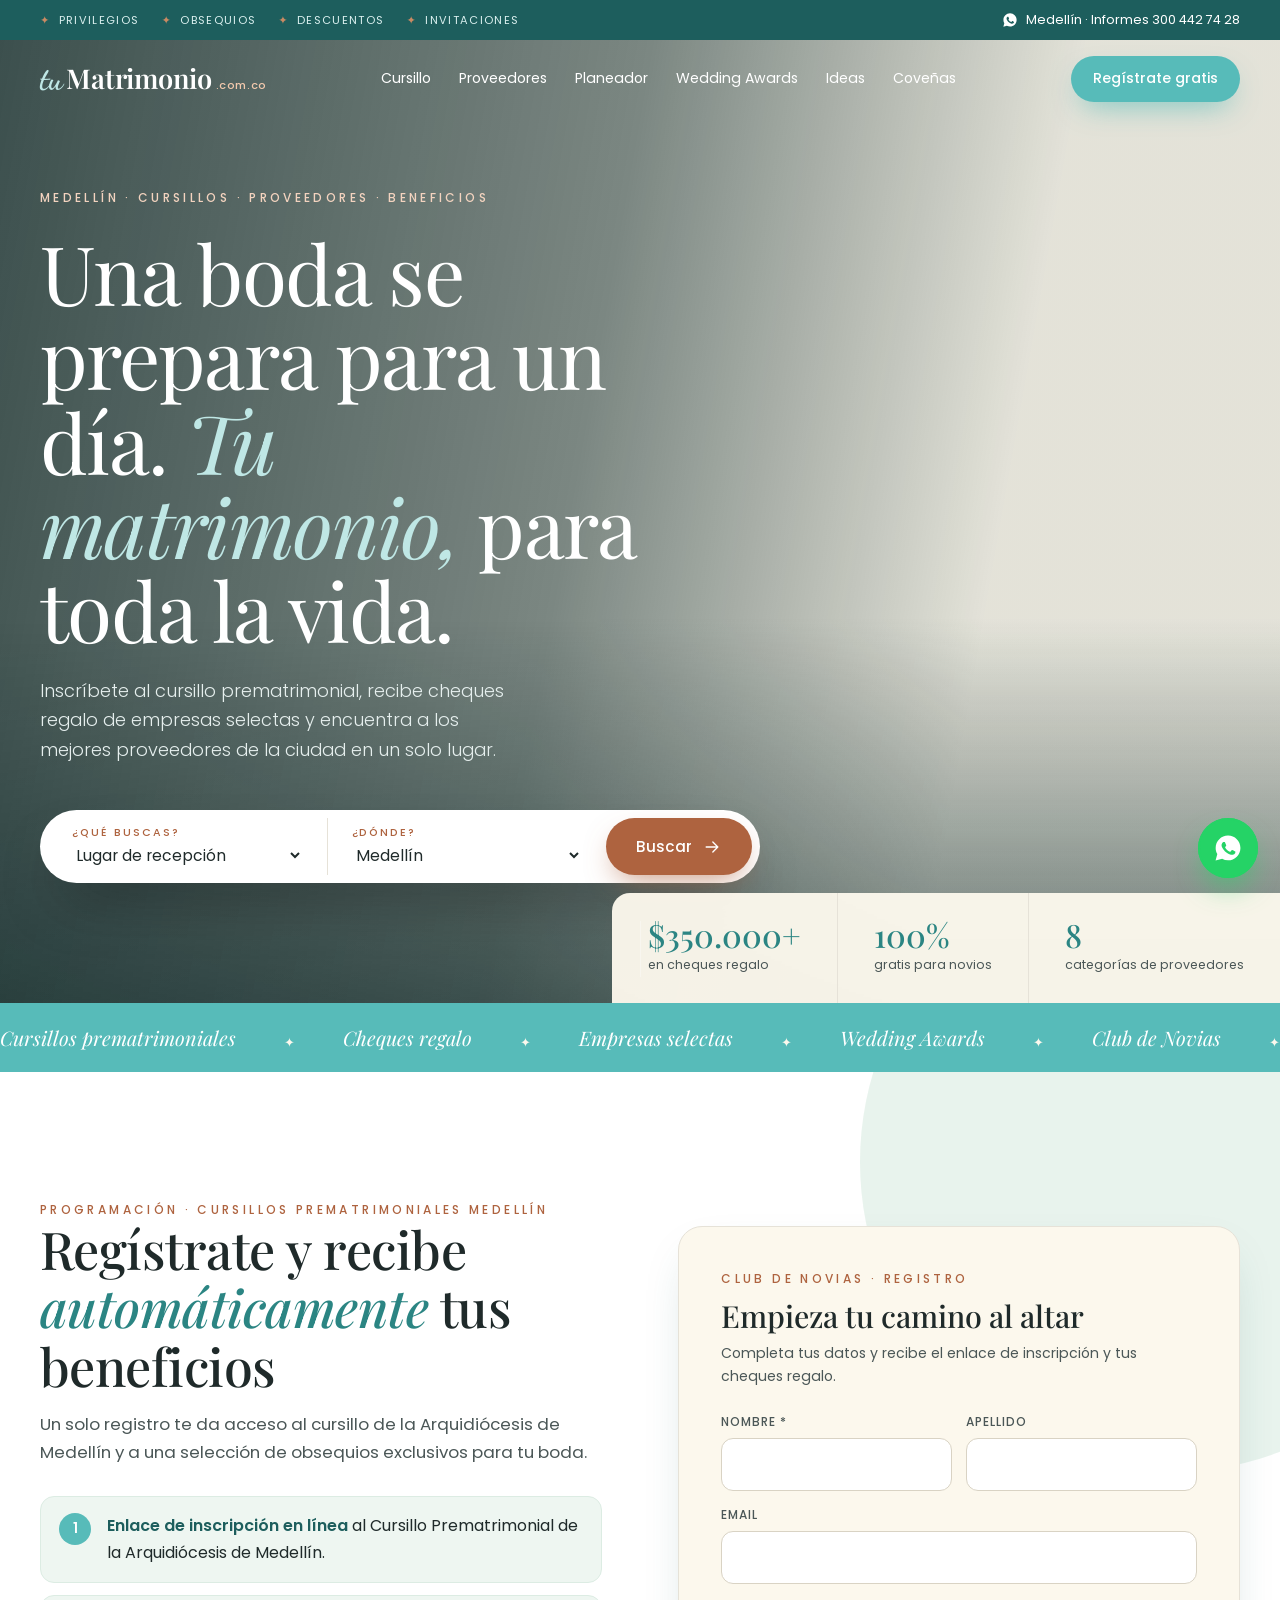
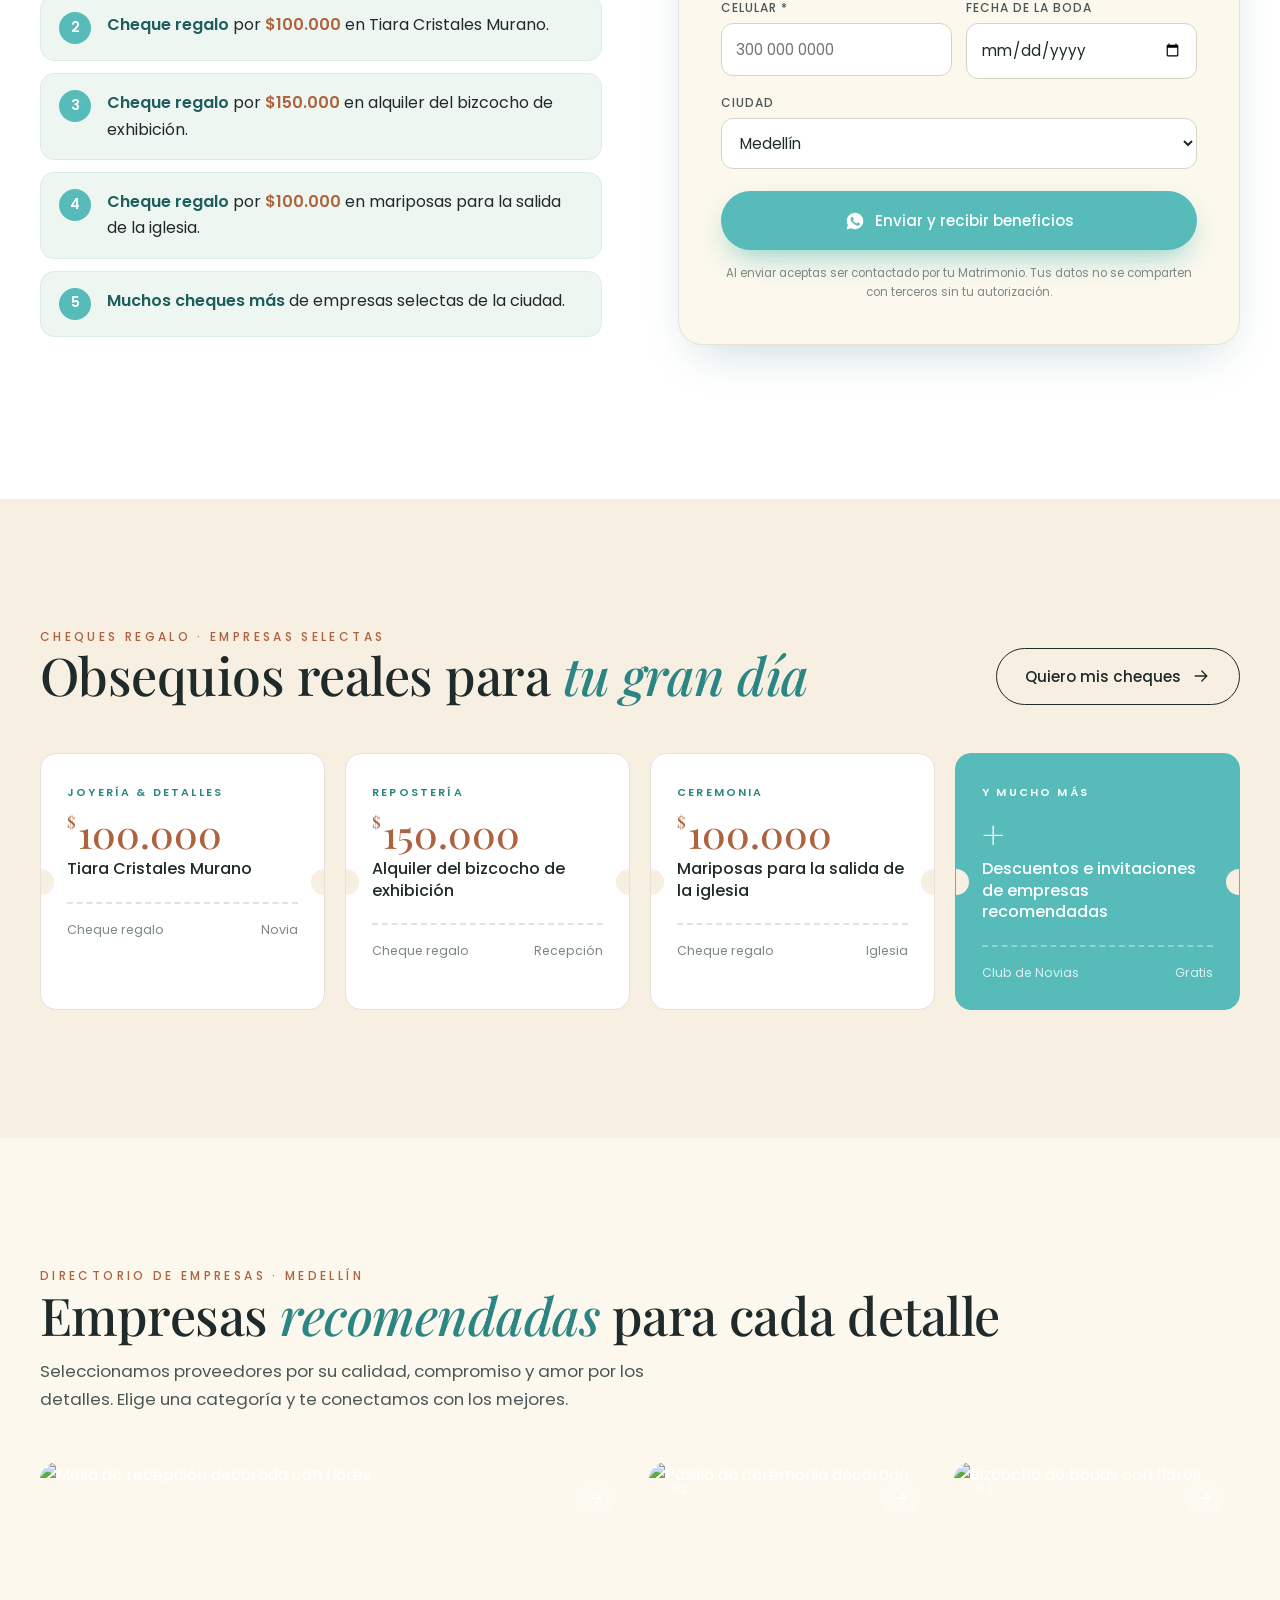
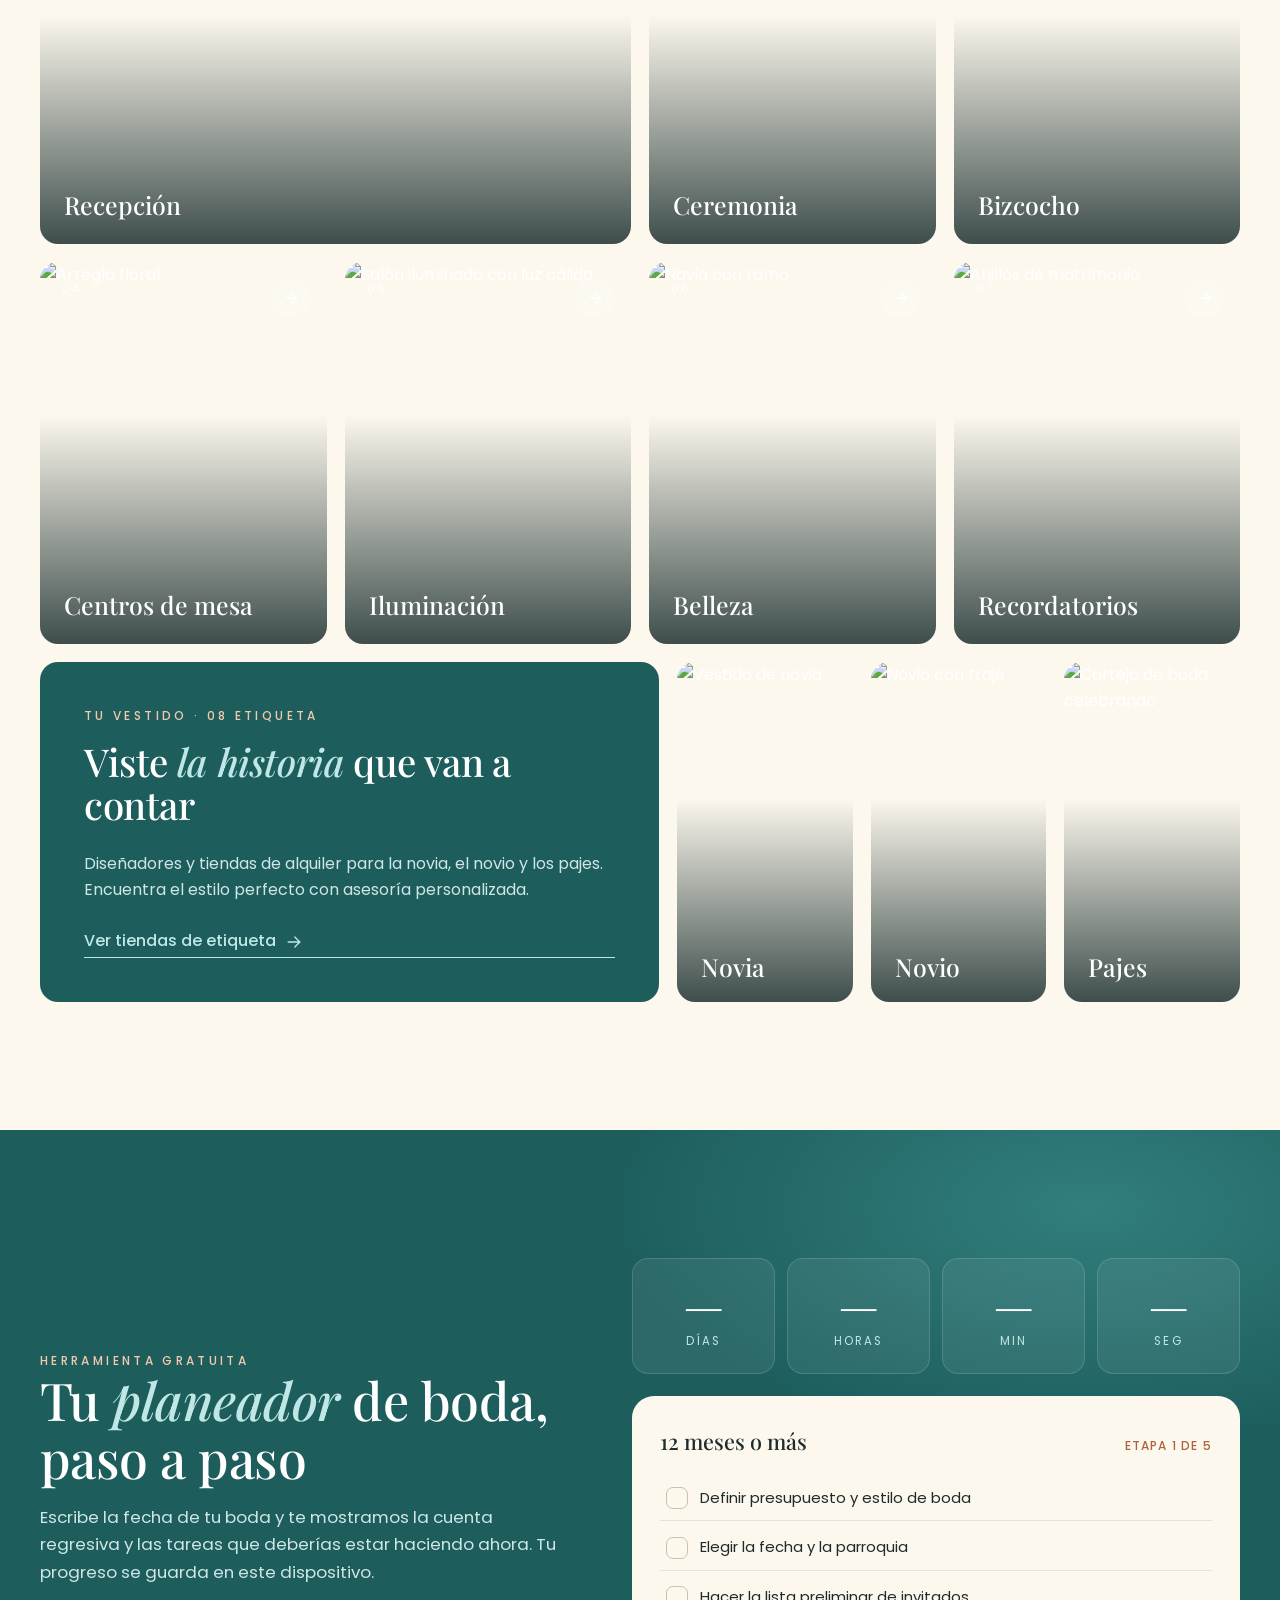
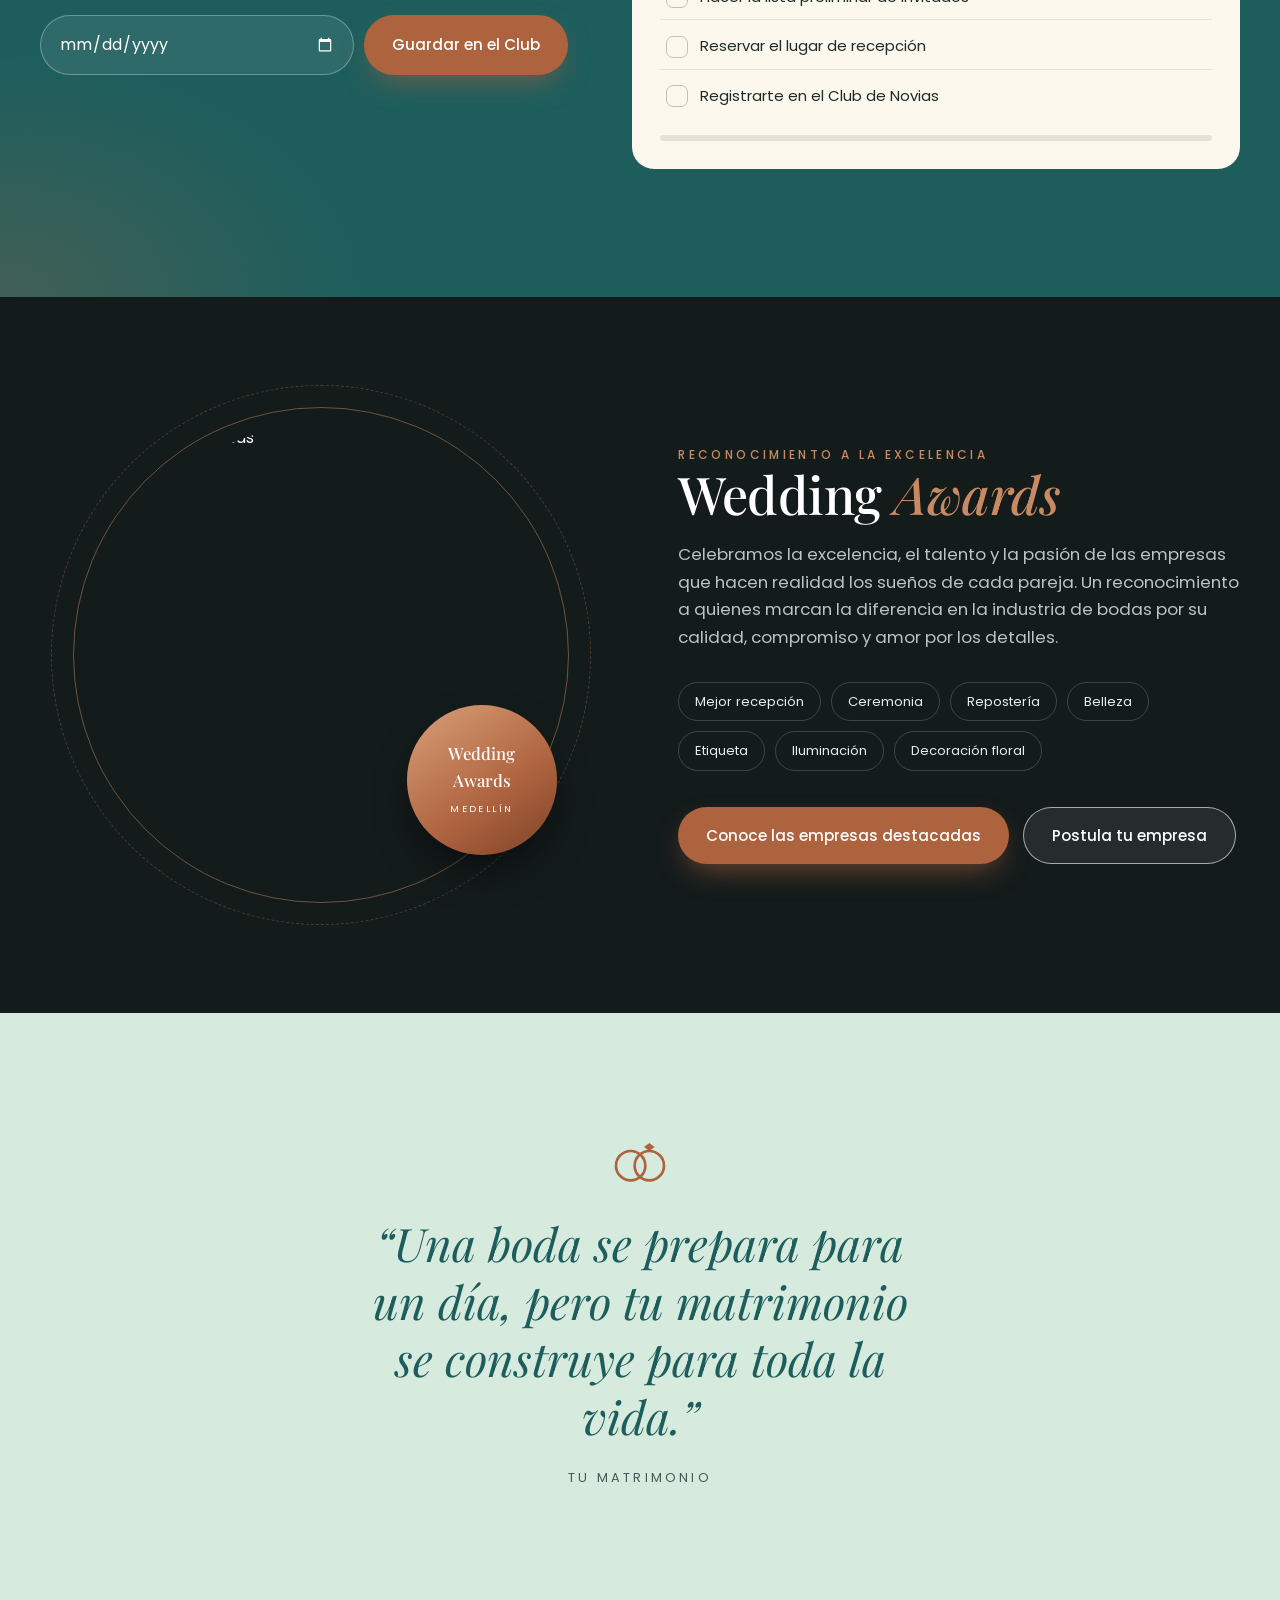
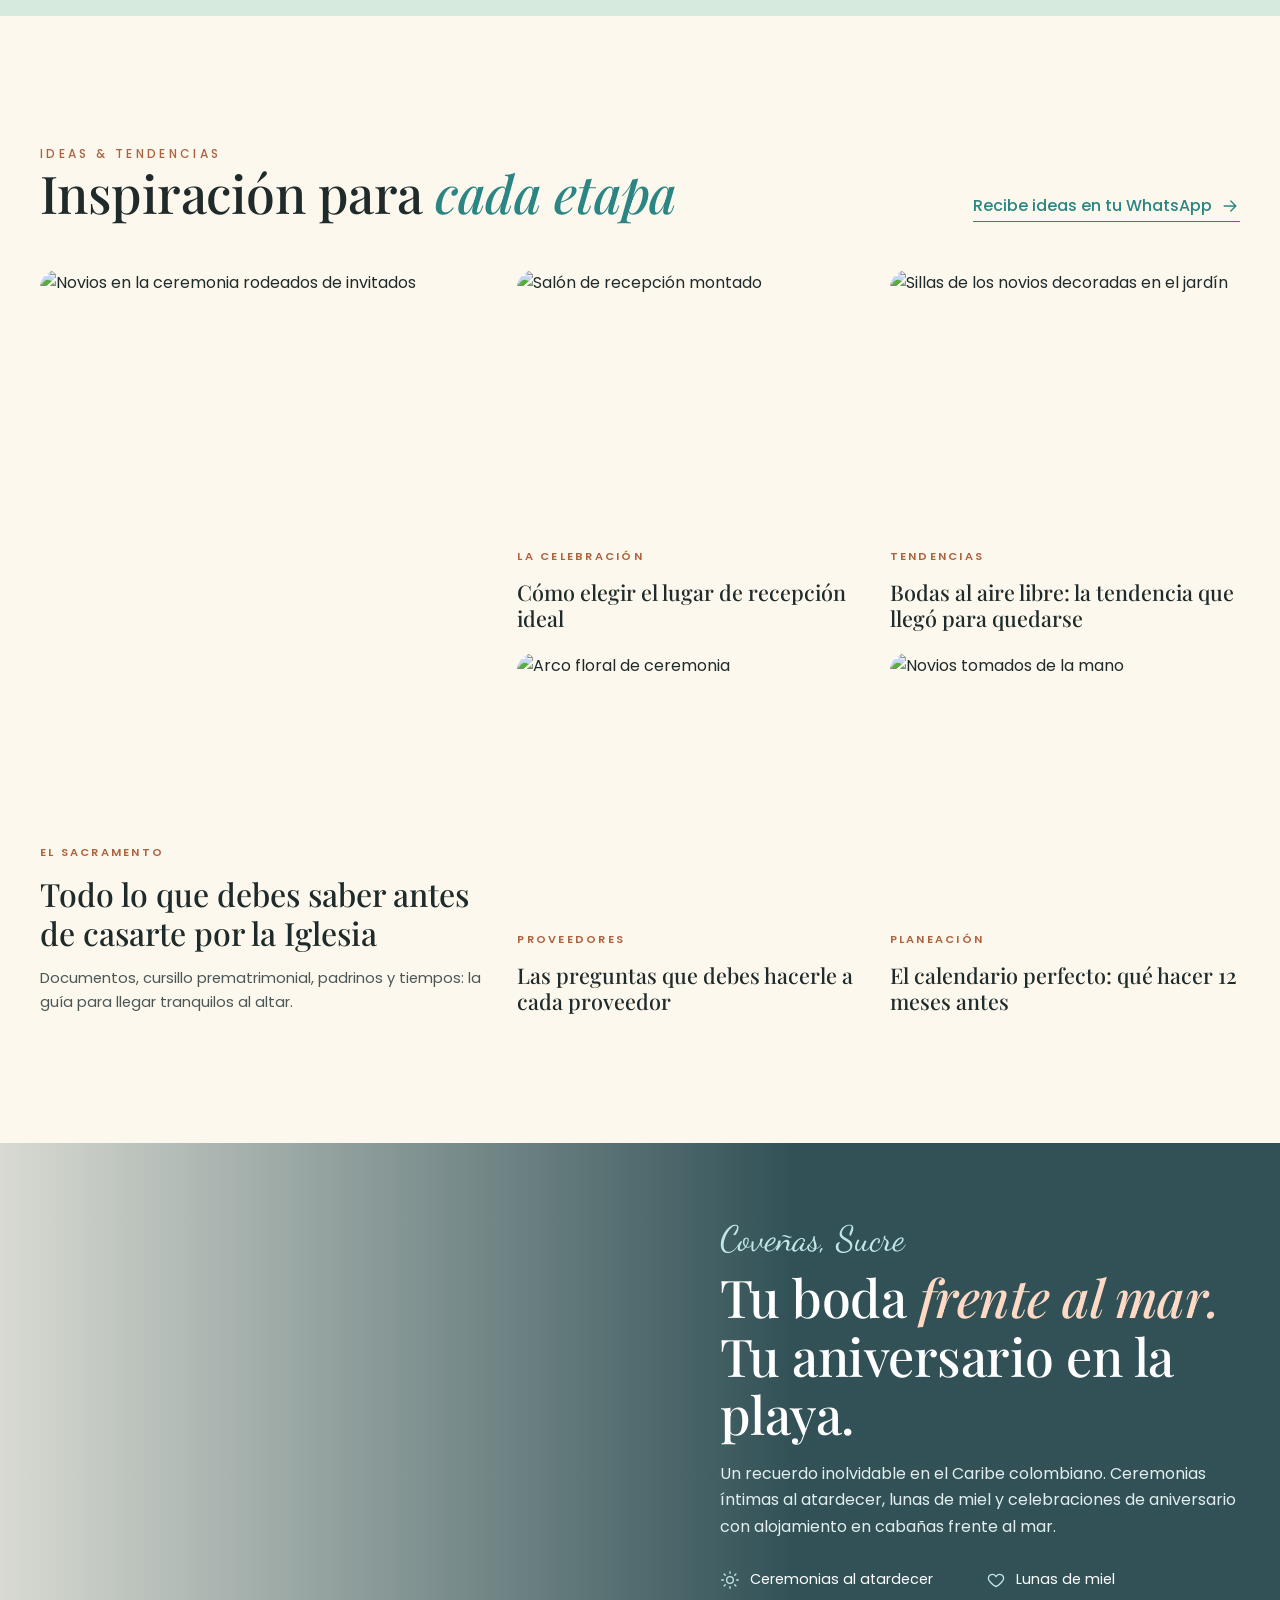
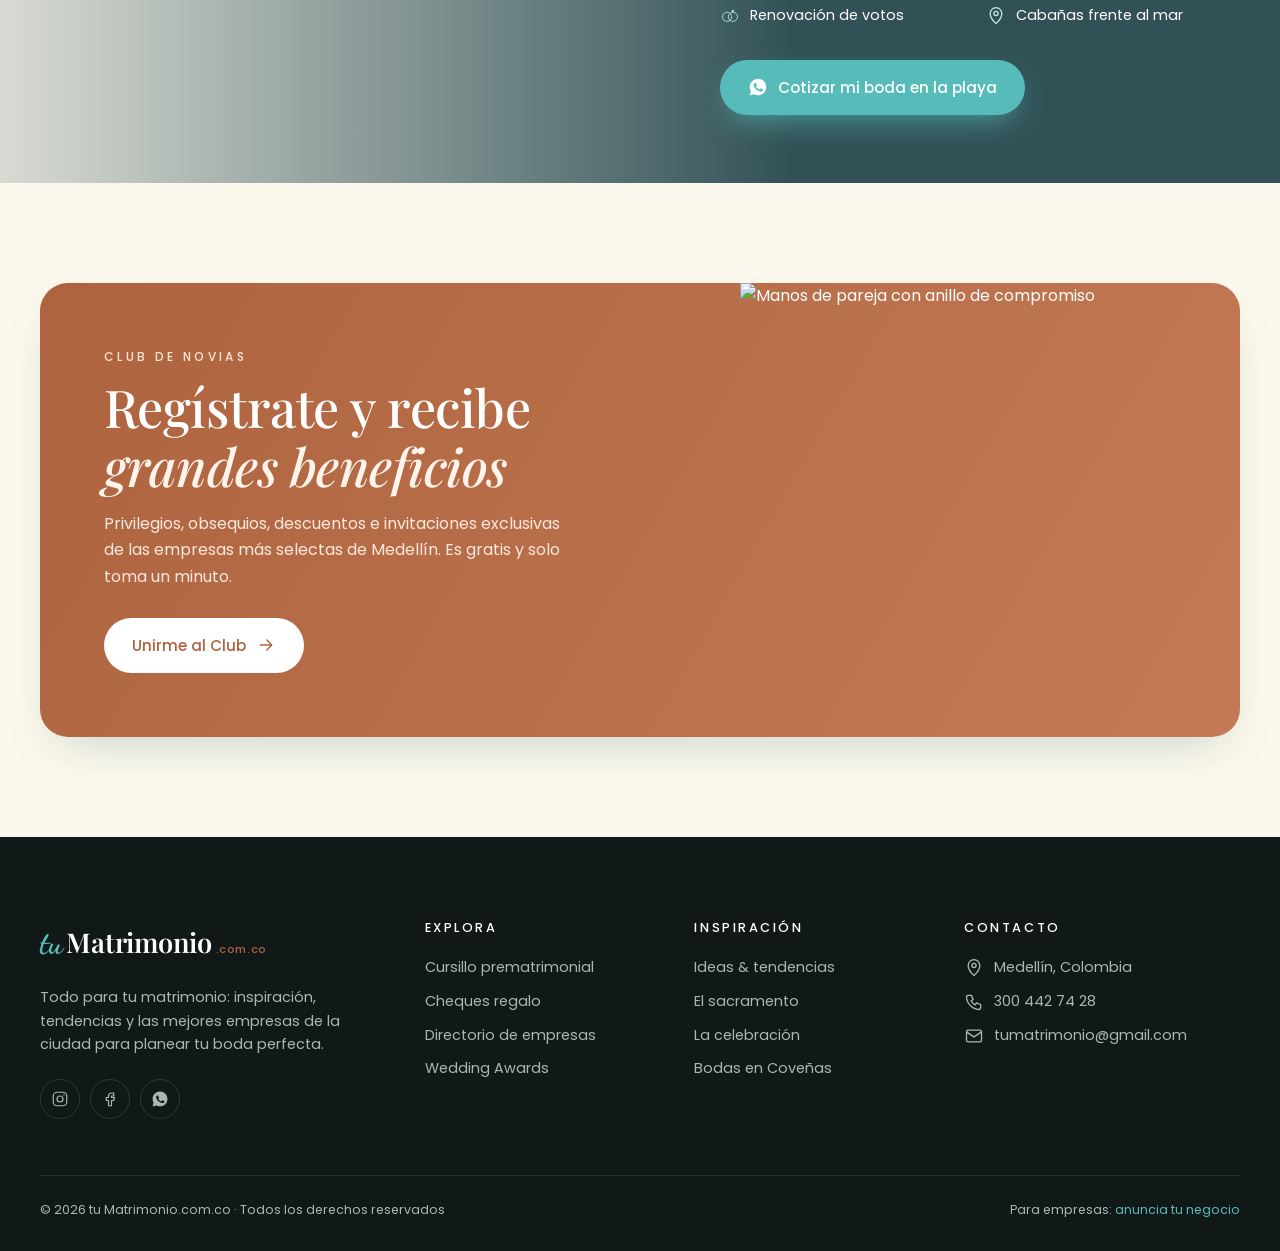
==== index.html @ 6ccfc1fe "Nueva landing page tu Matrimonio Co-Authored-By: Claude Opus 5.5 <noreply@anthropic.com> Claude-Sess" ====
<!doctype html>
<html lang="es-CO">
<head>
<meta charset="utf-8">
<meta name="viewport" content="width=device-width, initial-scale=1">
<title>tu Matrimonio · Cursillos prematrimoniales, proveedores y beneficios para novios en Medellín</title>
<meta name="description" content="Todo para tu matrimonio en Medellín: inscripción al cursillo prematrimonial, cheques regalo de empresas selectas, directorio de proveedores, Wedding Awards e inspiración para planear tu boda perfecta.">
<meta name="theme-color" content="#57bbb9">
<link rel="canonical" href="https://www.tumatrimonio.com.co/">
<meta property="og:type" content="website">
<meta property="og:title" content="tu Matrimonio · Todo para tu boda en Medellín">
<meta property="og:description" content="Regístrate gratis y recibe el enlace al cursillo prematrimonial y más de $350.000 en cheques regalo de empresas selectas.">
<meta property="og:image" content="https://images.unsplash.com/photo-1591604466107-ec97de577aff?w=1200&h=630&fit=crop&q=80">
<meta property="og:locale" content="es_CO">
<link rel="icon" href="data:image/svg+xml,%3Csvg xmlns='http://www.w3.org/2000/svg' viewBox='0 0 64 64'%3E%3Ccircle cx='24' cy='34' r='15' fill='none' stroke='%2357bbb9' stroke-width='5'/%3E%3Ccircle cx='40' cy='34' r='15' fill='none' stroke='%23ae633f' stroke-width='5'/%3E%3C/svg%3E">
<link rel="preconnect" href="https://fonts.googleapis.com">
<link rel="preconnect" href="https://fonts.gstatic.com" crossorigin>
<link rel="preconnect" href="https://images.unsplash.com">
<link href="https://fonts.googleapis.com/css2?family=Dancing+Script:wght@600;700&family=Playfair+Display:ital,wght@0,400;0,500;0,600;0,700;1,400;1,500&family=Poppins:wght@300;400;500;600&display=swap" rel="stylesheet">
<script type="application/ld+json">
{"@context":"https://schema.org","@type":"Organization","name":"tu Matrimonio","url":"https://www.tumatrimonio.com.co","email":"tumatrimonio@gmail.com","telephone":"+57 300 442 7428","areaServed":"Medellín, Colombia","slogan":"Una boda se prepara para un día, pero tu matrimonio se construye para toda la vida."}
</script>
<style>
:root{
  --teal:#57bbb9; --teal-d:#2b8583; --teal-dd:#1d5e5d;
  --copper:#ae633f; --copper-l:#c98a63; --coral:#ff6161;
  --mint:#d6eade; --mint-l:#eef6f1; --cream:#fcf8ed; --sand:#f6efe2;
  --ink:#1f2a2a; --ink-2:#4b5757; --muted:#7d8787; --line:#e6e2d8; --white:#fff;
  --serif:'Playfair Display',Georgia,serif; --sans:'Poppins',system-ui,sans-serif; --script:'Dancing Script',cursive;
  --r:18px; --shadow:0 20px 50px -20px rgba(29,94,93,.28); --ease:cubic-bezier(.2,.7,.2,1);
}
*{box-sizing:border-box;margin:0;padding:0}
html{scroll-behavior:smooth;scroll-padding-top:90px}
body{font-family:var(--sans);color:var(--ink);background:var(--cream);font-size:16px;line-height:1.65;-webkit-font-smoothing:antialiased;overflow-x:hidden}
img{display:block;max-width:100%}
a{color:inherit;text-decoration:none}
button,input,select{font:inherit}
.wrap{width:min(1200px,100% - 40px);margin-inline:auto}
.eyebrow{font-size:.75rem;letter-spacing:.28em;text-transform:uppercase;font-weight:500;color:var(--copper)}
.h2{font-family:var(--serif);font-weight:500;font-size:clamp(2rem,4.2vw,3.25rem);line-height:1.12;letter-spacing:-.01em}
.h2 em{font-style:italic;color:var(--teal-d)}
.lead{color:var(--ink-2);font-size:1.05rem;max-width:60ch}
.sec{padding:clamp(72px,10vw,130px) 0}
.sec-head{display:flex;justify-content:space-between;align-items:end;gap:24px;margin-bottom:48px;flex-wrap:wrap}
.sec-head .lead{margin-top:14px}
.btn{display:inline-flex;align-items:center;gap:10px;padding:15px 28px;border-radius:999px;font-weight:500;font-size:.95rem;border:0;cursor:pointer;transition:transform .3s var(--ease),box-shadow .3s,background .3s}
.btn:hover{transform:translateY(-2px)}
.btn-primary{background:var(--teal);color:#fff;box-shadow:0 12px 30px -10px rgba(87,187,185,.8)}
.btn-primary:hover{background:var(--teal-d)}
.btn-copper{background:var(--copper);color:#fff;box-shadow:0 12px 30px -10px rgba(174,99,63,.7)}
.btn-copper:hover{background:#94502f}
.btn-ghost{border:1px solid rgba(255,255,255,.6);color:#fff;backdrop-filter:blur(6px);background:rgba(255,255,255,.08)}
.btn-ghost:hover{background:rgba(255,255,255,.2)}
.btn-line{border:1px solid var(--ink);color:var(--ink);background:transparent}
.btn-line:hover{background:var(--ink);color:#fff}
.link-arrow{font-weight:500;color:var(--teal-d);display:inline-flex;gap:8px;align-items:center;border-bottom:1px solid currentColor;padding-bottom:2px}
.link-arrow:hover{color:var(--copper)}
svg.i{width:20px;height:20px;flex:none}

/* Reveal */
.rv{opacity:0;transform:translateY(28px);transition:opacity .9s var(--ease),transform .9s var(--ease)}
.rv.in{opacity:1;transform:none}
.rv.d1{transition-delay:.1s}.rv.d2{transition-delay:.2s}.rv.d3{transition-delay:.3s}.rv.d4{transition-delay:.4s}
@media (prefers-reduced-motion:reduce){.rv{opacity:1;transform:none;transition:none}*{animation:none!important}}

/* Top bar */
.topbar{background:var(--teal-dd);color:#d9efee;font-size:.8rem}
.topbar .wrap{display:flex;justify-content:space-between;align-items:center;height:40px;gap:16px}
.topbar .perks{display:flex;gap:22px;letter-spacing:.12em;text-transform:uppercase;font-size:.7rem}
.topbar .perks span::before{content:"✦";color:var(--copper-l);margin-right:8px}
.topbar a{display:inline-flex;gap:8px;align-items:center;color:#fff}

/* Nav */
.nav{position:sticky;top:0;z-index:50;transition:background .4s,box-shadow .4s}
.nav{color:#fff}.nav .logo{color:#fff}.nav .logo .tu{color:#bfe7e5}.nav .logo small{color:#f3c9ad}.nav .burger span{background:#fff}
.nav.solid{color:var(--ink);background:rgba(252,248,237,.94);backdrop-filter:blur(14px);box-shadow:0 1px 0 var(--line)}
.nav.solid .logo{color:var(--ink)}.nav.solid .logo .tu{color:var(--teal)}.nav.solid .logo small{color:var(--copper)}.nav.solid .burger span{background:var(--ink)}
.nav .wrap{display:flex;align-items:center;justify-content:space-between;height:78px}
.logo{display:flex;align-items:baseline;gap:4px;font-family:var(--serif);font-size:1.7rem;font-weight:600;letter-spacing:-.01em;color:var(--ink)}
.logo .tu{font-family:var(--script);color:var(--teal);font-size:2rem;font-weight:700}
.logo small{font-family:var(--sans);font-size:.7rem;color:var(--copper);font-weight:500;letter-spacing:.05em}
.menu{display:flex;gap:28px;font-size:.88rem;font-weight:400}
.menu a{position:relative;padding:6px 0}
.menu a::after{content:"";position:absolute;left:0;bottom:0;width:100%;height:1px;background:var(--copper);transform:scaleX(0);transform-origin:right;transition:transform .4s var(--ease)}
.menu a:hover::after{transform:scaleX(1);transform-origin:left}
.nav .btn{padding:11px 22px;font-size:.88rem}
.burger{display:none;width:44px;height:44px;border:0;background:transparent;cursor:pointer}
.burger span{display:block;width:24px;height:2px;background:var(--ink);margin:5px auto;transition:.3s}
.mobile{position:fixed;inset:0;background:var(--cream);z-index:60;display:flex;flex-direction:column;padding:28px 24px;transform:translateX(100%);transition:transform .5s var(--ease)}
.mobile.open{transform:none}
.mobile .close{align-self:flex-end;font-size:2rem;background:none;border:0;cursor:pointer;line-height:1}
.mobile nav{display:flex;flex-direction:column;gap:6px;margin-top:30px}
.mobile nav a{font-family:var(--serif);font-size:1.9rem;padding:8px 0;border-bottom:1px solid var(--line)}
.mobile .btn{margin-top:30px;justify-content:center}

/* Hero */
.hero{position:relative;min-height:calc(100svh - 118px);display:flex;align-items:center;color:#fff;overflow:hidden;margin-top:-78px;padding-top:78px}
.hero-bg{position:absolute;inset:0;background:url('https://images.unsplash.com/photo-1591604466107-ec97de577aff?w=2000&q=80&auto=format&fit=crop') center 30%/cover;animation:kb 22s ease-out forwards;transform:scale(1.12)}
@keyframes kb{to{transform:scale(1)}}
.hero::before{content:"";position:absolute;inset:0;z-index:1;background:linear-gradient(100deg,rgba(17,42,42,.82) 0%,rgba(17,42,42,.55) 45%,rgba(17,42,42,.1) 75%),linear-gradient(0deg,rgba(17,42,42,.6),transparent 40%)}
.hero .wrap{position:relative;z-index:2;padding:70px 0 120px}
.hero .eyebrow{color:#f3d3bf}
.hero h1{font-family:var(--serif);font-weight:400;font-size:clamp(2.6rem,6.4vw,5.4rem);line-height:1.03;letter-spacing:-.02em;margin:22px 0 24px;max-width:13ch}
.hero h1 em{font-style:italic;color:#bfe7e5}
.hero p.sub{font-size:1.12rem;max-width:48ch;color:#e6efee;font-weight:300}
.hero .ctas{display:flex;gap:14px;margin-top:36px;flex-wrap:wrap}
.search{margin-top:46px;background:#fff;border-radius:999px;padding:8px;display:flex;align-items:center;max-width:720px;box-shadow:0 30px 60px -20px rgba(0,0,0,.45)}
.search label{flex:1;display:flex;flex-direction:column;padding:6px 24px;border-right:1px solid var(--line);color:var(--ink);min-width:0}
.search label:last-of-type{border-right:0}
.search label span{font-size:.68rem;letter-spacing:.18em;text-transform:uppercase;color:var(--copper);font-weight:500}
.search select{border:0;background:transparent;font-size:.98rem;color:var(--ink);outline:none;padding:2px 0;cursor:pointer;width:100%}
.search .btn{padding:16px 30px}
.hero-stats{position:absolute;z-index:2;right:0;bottom:0;display:flex;background:rgba(252,248,237,.96);color:var(--ink);border-top-left-radius:var(--r)}
.hero-stats div{padding:26px 36px;border-left:1px solid var(--line)}
.hero-stats div:first-child{border-left:0}
.hero-stats b{display:block;font-family:var(--serif);font-size:2rem;font-weight:500;color:var(--teal-d);line-height:1}
.hero-stats span{font-size:.78rem;color:var(--ink-2)}
.scroll-cue{position:absolute;left:50%;bottom:26px;z-index:2;width:1px;height:56px;background:rgba(255,255,255,.35);overflow:hidden}
.scroll-cue::after{content:"";position:absolute;top:-50%;left:0;width:1px;height:50%;background:#fff;animation:cue 2.2s infinite}
@keyframes cue{to{top:100%}}

/* Marquee */
.marquee{background:var(--teal);color:#fff;overflow:hidden;padding:18px 0}
.marquee .track{display:flex;gap:48px;width:max-content;animation:mq 40s linear infinite;font-family:var(--serif);font-style:italic;font-size:1.25rem}
.marquee span::after{content:"✦";font-style:normal;color:var(--cream);margin-left:48px;font-size:.8rem;vertical-align:middle}
@keyframes mq{to{transform:translateX(-50%)}}

/* Categories */
.cats{display:grid;grid-template-columns:repeat(4,1fr);gap:18px}
.cat{position:relative;border-radius:var(--r);overflow:hidden;aspect-ratio:3/4;color:#fff;isolation:isolate}
.cat.wide{grid-column:span 2;aspect-ratio:auto}
.cat img{position:absolute;inset:0;width:100%;height:100%;object-fit:cover;transition:transform 1.2s var(--ease);z-index:-2}
.cat::after{content:"";position:absolute;inset:0;background:linear-gradient(0deg,rgba(20,40,40,.82),rgba(20,40,40,0) 60%);z-index:-1;transition:background .5s}
.cat:hover img{transform:scale(1.07)}
.cat:hover::after{background:linear-gradient(0deg,rgba(29,94,93,.9),rgba(29,94,93,.15) 75%)}
.cat .meta{position:absolute;left:24px;right:24px;bottom:22px}
.cat h3{font-family:var(--serif);font-weight:500;font-size:1.55rem;line-height:1.1}
.cat p{font-size:.82rem;opacity:.85;margin-top:4px;max-height:0;overflow:hidden;transition:max-height .5s var(--ease)}
.cat:hover p{max-height:60px}
.cat .num{position:absolute;top:18px;left:22px;font-size:.72rem;letter-spacing:.2em;opacity:.8}
.cat .go{position:absolute;top:16px;right:16px;width:40px;height:40px;border-radius:50%;background:rgba(255,255,255,.18);backdrop-filter:blur(6px);display:grid;place-items:center;transition:.4s}
.cat:hover .go{background:var(--copper);transform:rotate(-45deg)}

.attire{display:grid;grid-template-columns:1.1fr 1fr;gap:18px;margin-top:18px}
.attire-intro{background:var(--teal-dd);color:#fff;border-radius:var(--r);padding:44px;display:flex;flex-direction:column;justify-content:space-between;gap:24px}
.attire-intro .h2{font-size:clamp(1.8rem,3vw,2.5rem)}
.attire-intro .h2 em{color:#bfe7e5}
.attire-intro p{color:#cfe6e5}
.attire-list{display:grid;grid-template-columns:repeat(3,1fr);gap:18px}
.attire-list .cat{aspect-ratio:auto;min-height:340px}

/* Cursillo */
.cursillo{background:var(--white);position:relative;overflow:hidden}
.cursillo::before{content:"";position:absolute;width:620px;height:620px;border-radius:50%;background:var(--mint);opacity:.55;top:-220px;right:-200px}
.cur-grid{display:grid;grid-template-columns:1fr 1fr;gap:clamp(36px,6vw,90px);align-items:center;position:relative}
.cur-photo{position:relative;margin-top:36px}
.cur-photo img{border-radius:220px 220px var(--r) var(--r);aspect-ratio:4/5;object-fit:cover;width:100%}
.cur-badge{position:absolute;left:-26px;bottom:44px;background:var(--copper);color:#fff;border-radius:var(--r);padding:20px 24px;box-shadow:var(--shadow);max-width:230px}
.cur-badge b{font-family:var(--serif);font-size:1.4rem;font-weight:500;display:block;line-height:1.15}
.cur-badge span{font-size:.78rem;opacity:.9}
.steps{list-style:none;margin:30px 0 34px;display:grid;gap:12px}
.steps li{display:flex;gap:16px;align-items:flex-start;padding:16px 18px;border-radius:14px;background:var(--mint-l);border:1px solid #dcece3}
.steps .n{flex:none;width:32px;height:32px;border-radius:50%;background:var(--teal);color:#fff;display:grid;place-items:center;font-size:.85rem;font-weight:600}
.steps b{font-weight:600;color:var(--teal-dd)}
.steps .amt{color:var(--copper);font-weight:600;white-space:nowrap}

/* Form */
.form-card{background:var(--cream);border:1px solid var(--line);border-radius:24px;padding:clamp(26px,4vw,42px);box-shadow:var(--shadow);position:relative}
.form-card h3{font-family:var(--serif);font-size:1.9rem;font-weight:500;line-height:1.15}
.form-card .note{font-size:.88rem;color:var(--ink-2);margin:8px 0 24px}
.fgrid{display:grid;grid-template-columns:1fr 1fr;gap:14px}
.field{display:flex;flex-direction:column;gap:6px}
.field.full{grid-column:1/-1}
.field label{font-size:.75rem;font-weight:500;letter-spacing:.08em;text-transform:uppercase;color:var(--ink-2)}
.field input,.field select{border:1px solid #d9d3c4;background:#fff;border-radius:12px;padding:13px 14px;font-size:.95rem;color:var(--ink);outline:none;transition:border .25s,box-shadow .25s;width:100%}
.field input:focus,.field select:focus{border-color:var(--teal);box-shadow:0 0 0 4px rgba(87,187,185,.18)}
.form-card .btn{width:100%;justify-content:center;margin-top:22px;padding:17px}
.form-card .legal{font-size:.72rem;color:var(--muted);margin-top:14px;text-align:center}
.ok{display:none;text-align:center;padding:30px 0}
.ok.show{display:block}
.ok .ring{width:72px;height:72px;border-radius:50%;background:var(--mint);display:grid;place-items:center;margin:0 auto 18px;color:var(--teal-d)}

/* Cheques */
.cheques{background:var(--sand)}
.cheq-grid{display:grid;grid-template-columns:repeat(4,1fr);gap:20px}
.cheq{position:relative;background:#fff;border-radius:16px;padding:30px 26px 26px;border:1px solid var(--line);transition:transform .5s var(--ease),box-shadow .5s;overflow:hidden}
.cheq:hover{transform:translateY(-6px);box-shadow:var(--shadow)}
.cheq::before,.cheq::after{content:"";position:absolute;width:26px;height:26px;border-radius:50%;background:var(--sand);top:50%;transform:translateY(-50%)}
.cheq::before{left:-13px}.cheq::after{right:-13px}
.cheq .tag{font-size:.68rem;letter-spacing:.2em;text-transform:uppercase;color:var(--teal-d);font-weight:600}
.cheq .val{font-family:var(--serif);font-size:2.4rem;color:var(--copper);font-weight:500;margin:12px 0 6px;line-height:1}
.cheq .val small{font-size:1rem;vertical-align:top;margin-right:2px}
.cheq h4{font-weight:500;font-size:1rem;line-height:1.35}
.cheq .dash{border-top:2px dashed var(--line);margin:22px 0 16px}
.cheq .foot{font-size:.78rem;color:var(--muted);display:flex;justify-content:space-between}
.cheq.more{background:var(--teal);color:#fff;border-color:var(--teal)}
.cheq.more .tag,.cheq.more .val{color:#fff}
.cheq.more .foot{color:#d9f1f0}
.cheq.more .dash{border-color:rgba(255,255,255,.35)}

/* Planner */
.planner{background:var(--teal-dd);color:#fff;position:relative;overflow:hidden}
.planner::after{content:"";position:absolute;inset:0;background:radial-gradient(800px 400px at 85% 10%,rgba(87,187,185,.35),transparent 60%),radial-gradient(600px 400px at 0% 100%,rgba(174,99,63,.25),transparent 60%);pointer-events:none}
.planner .wrap{position:relative;z-index:1}
.planner .h2 em{color:#bfe7e5}
.planner .eyebrow{color:#f3c9ad}
.pl-grid{display:grid;grid-template-columns:1fr 1.15fr;gap:clamp(30px,5vw,70px);align-items:center}
.pl-grid .lead{color:#cfe6e5;margin-top:16px}
.date-in{display:flex;gap:10px;margin-top:28px;flex-wrap:wrap}
.date-in input{flex:1;min-width:200px;padding:15px 18px;border-radius:999px;border:1px solid rgba(255,255,255,.3);background:rgba(255,255,255,.08);color:#fff;outline:none;color-scheme:dark}
.count{display:grid;grid-template-columns:repeat(4,1fr);gap:12px;margin-bottom:22px}
.count div{background:rgba(255,255,255,.07);border:1px solid rgba(255,255,255,.14);border-radius:16px;padding:20px 10px;text-align:center}
.count b{display:block;font-family:var(--serif);font-size:clamp(2rem,4vw,3rem);font-weight:400;line-height:1}
.count span{font-size:.72rem;letter-spacing:.18em;text-transform:uppercase;color:#bfe7e5}
.tasks{background:var(--cream);color:var(--ink);border-radius:22px;padding:28px}
.tasks h4{font-family:var(--serif);font-weight:500;font-size:1.35rem;display:flex;justify-content:space-between;align-items:baseline;gap:10px}
.tasks h4 small{font-family:var(--sans);font-size:.75rem;color:var(--copper);font-weight:500;letter-spacing:.1em;text-transform:uppercase}
.tasks ul{list-style:none;margin-top:16px;display:grid;gap:4px}
.tasks li label{display:flex;gap:12px;align-items:center;padding:10px 6px;border-bottom:1px solid var(--line);cursor:pointer;font-size:.93rem}
.tasks li:last-child label{border:0}
.tasks input[type=checkbox]{appearance:none;width:22px;height:22px;border-radius:7px;border:1.5px solid #c9c1b0;display:grid;place-items:center;flex:none;cursor:pointer;transition:.25s}
.tasks input[type=checkbox]:checked{background:var(--teal);border-color:var(--teal)}
.tasks input[type=checkbox]:checked::after{content:"";width:6px;height:11px;border:solid #fff;border-width:0 2px 2px 0;transform:rotate(45deg) translate(-1px,-1px)}
.tasks input:checked+span{text-decoration:line-through;color:var(--muted)}
.progress{height:6px;background:var(--line);border-radius:9px;margin-top:16px;overflow:hidden}
.progress i{display:block;height:100%;width:0;background:linear-gradient(90deg,var(--teal),var(--copper));transition:width .5s var(--ease)}

/* Awards */
.awards{background:#141b1b;color:#fff;position:relative;overflow:hidden}
.awards .eyebrow{color:var(--copper-l)}
.aw-grid{display:grid;grid-template-columns:1fr 1fr;gap:clamp(30px,6vw,90px);align-items:center}
.medal{position:relative;aspect-ratio:1;max-width:460px;margin-inline:auto;width:100%}
.medal img{width:100%;height:100%;object-fit:cover;border-radius:50%}
.medal::before{content:"";position:absolute;inset:-18px;border-radius:50%;border:1px solid rgba(201,138,99,.5)}
.medal::after{content:"";position:absolute;inset:-40px;border-radius:50%;border:1px dashed rgba(201,138,99,.3);animation:spin 60s linear infinite}
@keyframes spin{to{transform:rotate(360deg)}}
.seal{position:absolute;right:-6px;bottom:30px;width:150px;height:150px;border-radius:50%;background:linear-gradient(145deg,#d9a079,#ae633f 60%,#7d4228);display:grid;place-items:center;text-align:center;box-shadow:0 20px 40px -10px rgba(0,0,0,.6);z-index:2}
.seal b{font-family:var(--serif);font-size:1.05rem;line-height:1.05;font-weight:500}
.seal small{display:block;font-size:.6rem;letter-spacing:.25em;margin-top:6px}
.awards .h2 em{color:var(--copper-l)}
.awards .lead{color:#b9c4c3;margin-top:18px}
.aw-cats{display:flex;flex-wrap:wrap;gap:10px;margin:30px 0 36px}
.aw-cats span{border:1px solid rgba(255,255,255,.18);padding:8px 16px;border-radius:999px;font-size:.82rem;color:#e7ecec}

/* Inspiration */
.insp-grid{display:grid;grid-template-columns:1.3fr 1fr 1fr;grid-template-rows:auto auto;gap:22px}
.post{display:flex;flex-direction:column;gap:14px}
.post .ph{border-radius:var(--r);overflow:hidden;aspect-ratio:4/3}
.post .ph img{width:100%;height:100%;object-fit:cover;transition:transform 1.2s var(--ease)}
.post:hover .ph img{transform:scale(1.06)}
.post .cat-l{font-size:.7rem;letter-spacing:.2em;text-transform:uppercase;color:var(--copper);font-weight:600}
.post h3{font-family:var(--serif);font-weight:500;font-size:1.35rem;line-height:1.2}
.post p{color:var(--ink-2);font-size:.92rem}
.post.big{grid-row:span 2}
.post.big .ph{aspect-ratio:auto;flex:1;min-height:360px}
.post.big h3{font-size:2rem}

/* Quote */
.quote{text-align:center;background:var(--mint)}
.quote blockquote{font-family:var(--serif);font-style:italic;font-weight:400;font-size:clamp(1.7rem,3.6vw,2.9rem);line-height:1.25;max-width:22ch;margin:22px auto 0;color:var(--teal-dd)}
.quote .rings{color:var(--copper)}
.quote cite{display:block;margin-top:22px;font-style:normal;font-size:.8rem;letter-spacing:.25em;text-transform:uppercase;color:var(--ink-2)}

/* Coveñas */
.covenas{position:relative;color:#fff;min-height:640px;display:flex;align-items:center;overflow:hidden}
.covenas .bg{position:absolute;inset:0;background:url('https://images.unsplash.com/photo-1537633552985-df8429e8048b?w=2000&q=80&auto=format&fit=crop') center/cover;background-attachment:fixed}
.covenas::before{content:"";position:absolute;inset:0;background:linear-gradient(90deg,rgba(14,52,60,.15),rgba(14,52,60,.85) 62%);z-index:1}
.covenas .wrap{position:relative;z-index:2;display:flex;justify-content:flex-end}
.cov-box{max-width:520px}
.cov-box .script{font-family:var(--script);font-size:2.2rem;color:#bfe7e5}
.cov-box .h2 em{color:#ffd9c4}
.cov-box p{color:#e2eeee;margin:18px 0 28px}
.cov-feat{display:grid;grid-template-columns:1fr 1fr;gap:12px;margin-bottom:32px}
.cov-feat div{display:flex;gap:10px;align-items:center;font-size:.9rem}
.cov-feat svg{color:#bfe7e5}

/* Club */
.club{padding:clamp(60px,8vw,100px) 0}
.club-card{background:linear-gradient(120deg,var(--copper),#c47b55);border-radius:28px;color:#fff;display:grid;grid-template-columns:1.4fr 1fr;overflow:hidden;box-shadow:var(--shadow)}
.club-card .txt{padding:clamp(34px,5vw,64px)}
.club-card .eyebrow{color:#ffe5d6}
.club-card .h2 em{color:#fff4ec}
.club-card p{color:#fde9de;margin:16px 0 28px;max-width:46ch}
.club-card .ph{position:relative;min-height:320px}
.club-card .ph img{position:absolute;inset:0;width:100%;height:100%;object-fit:cover}
.club-card .btn{background:#fff;color:var(--copper)}

/* Footer */
footer{background:#111818;color:#aab6b5;padding:80px 0 30px;font-size:.9rem}
.f-grid{display:grid;grid-template-columns:1.5fr 1fr 1fr 1.2fr;gap:40px}
footer .logo{color:#fff}
footer h5{color:#fff;font-weight:500;font-size:.8rem;letter-spacing:.2em;text-transform:uppercase;margin-bottom:18px}
footer ul{list-style:none;display:grid;gap:10px}
footer a:hover{color:var(--teal)}
.contact-l li{display:flex;gap:10px;align-items:center}
.socials{display:flex;gap:10px;margin-top:22px}
.socials a{width:40px;height:40px;border-radius:50%;border:1px solid #2c3838;display:grid;place-items:center;transition:.3s}
.socials a:hover{background:var(--teal);border-color:var(--teal);color:#fff}
.f-bottom{border-top:1px solid #243030;margin-top:56px;padding-top:24px;display:flex;justify-content:space-between;gap:16px;flex-wrap:wrap;font-size:.78rem}

/* WhatsApp float */
.wa{position:fixed;right:22px;bottom:22px;z-index:40;width:60px;height:60px;border-radius:50%;background:#25d366;color:#fff;display:grid;place-items:center;box-shadow:0 14px 30px -8px rgba(37,211,102,.7);transition:transform .3s}
.wa:hover{transform:scale(1.08)}
.wa::before{content:"";position:absolute;inset:0;border-radius:50%;border:2px solid #25d366;animation:pulse 2.4s infinite}
@keyframes pulse{to{transform:scale(1.6);opacity:0}}

/* Responsive */
@media (max-width:1080px){
  .menu{display:none}.burger{display:block}.nav .btn{display:none}
  .cats{grid-template-columns:repeat(2,1fr)}
  .cheq-grid{grid-template-columns:repeat(2,1fr)}
  .attire{grid-template-columns:1fr}
  .insp-grid{grid-template-columns:1fr 1fr}.post.big{grid-column:1/-1;grid-row:auto}
  .f-grid{grid-template-columns:1fr 1fr}
  .hero-stats{position:relative;margin-top:-1px;border-radius:0;width:100%}
  .hero{flex-direction:column;align-items:stretch}
  .hero .wrap{margin-top:auto}
}
@media (max-width:820px){
  .topbar .perks{display:none}
  .cur-grid,.pl-grid,.aw-grid,.club-card{grid-template-columns:1fr}
  .cur-photo{display:none}
  .search{flex-direction:column;border-radius:22px;align-items:stretch}
  .search label{border-right:0;border-bottom:1px solid var(--line);padding:12px 18px}
  .search .btn{justify-content:center;margin-top:6px}
  .hero-stats div{padding:18px 14px;flex:1}
  .hero-stats b{font-size:1.45rem}
  .covenas::before{background:linear-gradient(0deg,rgba(14,52,60,.92) 40%,rgba(14,52,60,.25))}
  .covenas .bg{background-attachment:scroll}
  .covenas{align-items:flex-end;padding:80px 0 60px}
  .club-card .ph{min-height:240px;order:-1}
  .seal{width:120px;height:120px;right:0}
}
@media (max-width:560px){
  .wrap{width:calc(100% - 32px)}
  .cats{gap:12px}
  .cat h3{font-size:1.2rem}.cat .meta{left:16px;right:16px;bottom:16px}
  .attire-list{grid-template-columns:1fr 1fr 1fr;gap:10px}.attire-list .cat{min-height:220px}
  .attire-list .cat h3{font-size:1.05rem}
  .attire-intro{padding:30px}
  .cheq-grid,.insp-grid,.f-grid,.fgrid{grid-template-columns:1fr}
  .count{gap:8px}.count div{padding:14px 4px}
  .cov-feat{grid-template-columns:1fr}
  .hero-stats span{font-size:.68rem}
}
</style>
</head>
<body>

<svg width="0" height="0" style="position:absolute" aria-hidden="true">
  <symbol id="i-arrow" viewBox="0 0 24 24"><path d="M5 12h14M13 6l6 6-6 6" fill="none" stroke="currentColor" stroke-width="1.6" stroke-linecap="round" stroke-linejoin="round"/></symbol>
  <symbol id="i-wa" viewBox="0 0 24 24"><path fill="currentColor" d="M12.04 2C6.58 2 2.13 6.45 2.13 11.91c0 1.75.46 3.45 1.32 4.95L2.05 22l5.25-1.38a9.9 9.9 0 0 0 4.74 1.21c5.46 0 9.91-4.45 9.91-9.91C21.95 6.45 17.5 2 12.04 2Zm5.8 14.06c-.24.68-1.42 1.3-1.95 1.35-.5.05-.97.23-3.27-.68-2.77-1.09-4.52-3.93-4.66-4.11-.13-.18-1.11-1.48-1.11-2.82 0-1.34.7-2 .95-2.27.25-.27.54-.34.72-.34h.52c.17 0 .39-.06.61.47.24.55.8 1.9.87 2.04.07.14.11.3.02.48-.09.18-.14.3-.27.46-.14.16-.29.36-.41.48-.14.14-.28.29-.12.56.16.27.71 1.17 1.52 1.89 1.05.93 1.93 1.22 2.2 1.36.27.14.43.11.59-.07.16-.18.68-.79.86-1.06.18-.27.36-.23.61-.14.25.09 1.59.75 1.86.89.27.14.45.2.52.32.07.11.07.66-.17 1.34Z"/></symbol>
  <symbol id="i-phone" viewBox="0 0 24 24"><path d="M5 4h4l2 5-2.5 1.5a11 11 0 0 0 5 5L15 13l5 2v4a2 2 0 0 1-2 2A16 16 0 0 1 3 6a2 2 0 0 1 2-2" fill="none" stroke="currentColor" stroke-width="1.6" stroke-linejoin="round"/></symbol>
  <symbol id="i-mail" viewBox="0 0 24 24"><rect x="3" y="5" width="18" height="14" rx="2" fill="none" stroke="currentColor" stroke-width="1.6"/><path d="m3 7 9 6 9-6" fill="none" stroke="currentColor" stroke-width="1.6"/></symbol>
  <symbol id="i-pin" viewBox="0 0 24 24"><path d="M12 21s-7-6.2-7-12a7 7 0 0 1 14 0c0 5.8-7 12-7 12Z" fill="none" stroke="currentColor" stroke-width="1.6"/><circle cx="12" cy="9" r="2.5" fill="none" stroke="currentColor" stroke-width="1.6"/></symbol>
  <symbol id="i-check" viewBox="0 0 24 24"><path d="m5 12.5 4.5 4.5L19 7.5" fill="none" stroke="currentColor" stroke-width="2" stroke-linecap="round" stroke-linejoin="round"/></symbol>
  <symbol id="i-ig" viewBox="0 0 24 24"><rect x="3" y="3" width="18" height="18" rx="5" fill="none" stroke="currentColor" stroke-width="1.6"/><circle cx="12" cy="12" r="4" fill="none" stroke="currentColor" stroke-width="1.6"/><circle cx="17.3" cy="6.7" r="1" fill="currentColor"/></symbol>
  <symbol id="i-fb" viewBox="0 0 24 24"><path d="M14 8h3V4h-3a4 4 0 0 0-4 4v2H7v4h3v7h4v-7h3l1-4h-4V8Z" fill="none" stroke="currentColor" stroke-width="1.6" stroke-linejoin="round"/></symbol>
  <symbol id="i-sun" viewBox="0 0 24 24"><circle cx="12" cy="12" r="4" fill="none" stroke="currentColor" stroke-width="1.6"/><path d="M12 2v2M12 20v2M4.9 4.9l1.4 1.4M17.7 17.7l1.4 1.4M2 12h2M20 12h2M4.9 19.1l1.4-1.4M17.7 6.3l1.4-1.4" stroke="currentColor" stroke-width="1.6" stroke-linecap="round"/></symbol>
  <symbol id="i-heart" viewBox="0 0 24 24"><path d="M12 20s-7-4.4-9-9a4.8 4.8 0 0 1 9-3 4.8 4.8 0 0 1 9 3c-2 4.6-9 9-9 9Z" fill="none" stroke="currentColor" stroke-width="1.6" stroke-linejoin="round"/></symbol>
  <symbol id="i-rings" viewBox="0 0 48 32"><circle cx="17" cy="18" r="11" fill="none" stroke="currentColor" stroke-width="2"/><circle cx="31" cy="18" r="11" fill="none" stroke="currentColor" stroke-width="2"/><path d="m27 4 4-3 4 3-4 3z" fill="currentColor"/></symbol>
</svg>

<div class="topbar">
  <div class="wrap">
    <div class="perks"><span>Privilegios</span><span>Obsequios</span><span>Descuentos</span><span>Invitaciones</span></div>
    <a href="https://wa.me/573004427428" target="_blank" rel="noopener"><svg class="i" style="width:16px;height:16px"><use href="#i-wa"/></svg> Medellín · Informes 300 442 74 28</a>
  </div>
</div>

<header class="nav" id="nav">
  <div class="wrap">
    <a href="#" class="logo" aria-label="tu Matrimonio, inicio"><span class="tu">tu</span>Matrimonio<small>.com.co</small></a>
    <nav class="menu" aria-label="Principal">
      <a href="#cursillo">Cursillo</a>
      <a href="#proveedores">Proveedores</a>
      <a href="#planeador">Planeador</a>
      <a href="#awards">Wedding Awards</a>
      <a href="#inspiracion">Ideas</a>
      <a href="#covenas">Coveñas</a>
    </nav>
    <a href="#registro" class="btn btn-primary">Regístrate gratis</a>
    <button class="burger" id="burger" aria-label="Abrir menú"><span></span><span></span><span></span></button>
  </div>
</header>

<div class="mobile" id="mobile" aria-hidden="true">
  <button class="close" id="close" aria-label="Cerrar menú">×</button>
  <nav>
    <a href="#cursillo">Cursillo prematrimonial</a>
    <a href="#proveedores">Proveedores</a>
    <a href="#planeador">Planeador</a>
    <a href="#awards">Wedding Awards</a>
    <a href="#inspiracion">Ideas &amp; tendencias</a>
    <a href="#covenas">Bodas en Coveñas</a>
  </nav>
  <a href="#registro" class="btn btn-primary">Regístrate y recibe tus beneficios</a>
</div>

<section class="hero">
  <div class="hero-bg" role="img" aria-label="Pareja de novios abrazados al atardecer"></div>
  <div class="wrap">
    <div class="eyebrow rv">Medellín · Cursillos · Proveedores · Beneficios</div>
    <h1 class="rv d1">Una boda se prepara para un día. <em>Tu matrimonio,</em> para toda la vida.</h1>
    <p class="sub rv d2">Inscríbete al cursillo prematrimonial, recibe cheques regalo de empresas selectas y encuentra a los mejores proveedores de la ciudad en un solo lugar.</p>
    <form class="search rv d3" id="search" role="search">
      <label><span>¿Qué buscas?</span>
        <select id="s-cat">
          <option value="recepcion">Lugar de recepción</option>
          <option value="ceremonia">Ceremonia</option>
          <option value="bizcocho">Bizcocho</option>
          <option value="etiqueta">Etiqueta</option>
          <option value="belleza">Belleza</option>
          <option value="iluminacion">Iluminación</option>
          <option value="centros">Centros de mesa</option>
          <option value="recordatorios">Recordatorios</option>
        </select>
      </label>
      <label><span>¿Dónde?</span>
        <select id="s-city"><option>Medellín</option><option>Valle de Aburrá</option><option>Oriente antioqueño</option><option>Coveñas · Boda en la playa</option></select>
      </label>
      <button class="btn btn-copper" type="submit">Buscar <svg class="i"><use href="#i-arrow"/></svg></button>
    </form>
  </div>
  <div class="hero-stats rv d4">
    <div><b>$350.000+</b><span>en cheques regalo</span></div>
    <div><b>100%</b><span>gratis para novios</span></div>
    <div><b>8</b><span>categorías de proveedores</span></div>
  </div>
  <div class="scroll-cue" aria-hidden="true"></div>
</section>

<div class="marquee" aria-hidden="true">
  <div class="track">
    <span>Cursillos prematrimoniales</span><span>Cheques regalo</span><span>Empresas selectas</span><span>Wedding Awards</span><span>Club de Novias</span><span>Bodas frente al mar</span>
    <span>Cursillos prematrimoniales</span><span>Cheques regalo</span><span>Empresas selectas</span><span>Wedding Awards</span><span>Club de Novias</span><span>Bodas frente al mar</span>
  </div>
</div>

<!-- CURSILLO + REGISTRO -->
<section class="sec cursillo" id="cursillo">
  <div class="wrap cur-grid">
    <div>
      <div class="eyebrow rv">Programación · Cursillos prematrimoniales Medellín</div>
      <h2 class="h2 rv d1">Regístrate y recibe <em>automáticamente</em> tus beneficios</h2>
      <p class="lead rv d2" style="margin-top:16px">Un solo registro te da acceso al cursillo de la Arquidiócesis de Medellín y a una selección de obsequios exclusivos para tu boda.</p>
      <ol class="steps">
        <li class="rv"><span class="n">1</span><div><b>Enlace de inscripción en línea</b> al Cursillo Prematrimonial de la Arquidiócesis de Medellín.</div></li>
        <li class="rv d1"><span class="n">2</span><div><b>Cheque regalo</b> por <span class="amt">$100.000</span> en Tiara Cristales Murano.</div></li>
        <li class="rv d2"><span class="n">3</span><div><b>Cheque regalo</b> por <span class="amt">$150.000</span> en alquiler del bizcocho de exhibición.</div></li>
        <li class="rv d3"><span class="n">4</span><div><b>Cheque regalo</b> por <span class="amt">$100.000</span> en mariposas para la salida de la iglesia.</div></li>
        <li class="rv d4"><span class="n">5</span><div><b>Muchos cheques más</b> de empresas selectas de la ciudad.</div></li>
      </ol>
    </div>

    <div class="form-card rv d2" id="registro">
      <div id="formView">
        <div class="eyebrow">Club de Novias · Registro</div>
        <h3 style="margin-top:10px">Empieza tu camino al altar</h3>
        <p class="note">Completa tus datos y recibe el enlace de inscripción y tus cheques regalo.</p>
        <form id="regForm" novalidate>
          <div class="fgrid">
            <div class="field"><label for="f-nombre">Nombre *</label><input id="f-nombre" name="nombre" required autocomplete="given-name"></div>
            <div class="field"><label for="f-apellido">Apellido</label><input id="f-apellido" name="apellido" autocomplete="family-name"></div>
            <div class="field full"><label for="f-email">Email</label><input id="f-email" type="email" name="email" autocomplete="email"></div>
            <div class="field"><label for="f-cel">Celular *</label><input id="f-cel" type="tel" name="celular" required inputmode="tel" autocomplete="tel" placeholder="300 000 0000"></div>
            <div class="field"><label for="f-fecha">Fecha de la boda</label><input id="f-fecha" type="date" name="fecha"></div>
            <div class="field full"><label for="f-ciudad">Ciudad</label>
              <select id="f-ciudad" name="ciudad"><option>Medellín</option><option>Envigado</option><option>Sabaneta</option><option>Itagüí</option><option>Bello</option><option>Rionegro</option><option>Otra</option></select>
            </div>
          </div>
          <button class="btn btn-primary" type="submit"><svg class="i"><use href="#i-wa"/></svg> Enviar y recibir beneficios</button>
          <p class="legal">Al enviar aceptas ser contactado por tu Matrimonio. Tus datos no se comparten con terceros sin tu autorización.</p>
        </form>
      </div>
      <div class="ok" id="okView">
        <div class="ring"><svg class="i" style="width:34px;height:34px"><use href="#i-check"/></svg></div>
        <h3>¡Registro listo!</h3>
        <p class="note">Abrimos WhatsApp con tus datos para enviarte el enlace del cursillo y tus cheques regalo. ¡Felicitaciones!</p>
        <a href="#proveedores" class="link-arrow">Mientras tanto, explora proveedores <svg class="i"><use href="#i-arrow"/></svg></a>
      </div>
    </div>
  </div>
</section>

<!-- CHEQUES -->
<section class="sec cheques" id="cheques">
  <div class="wrap">
    <div class="sec-head">
      <div>
        <div class="eyebrow rv">Cheques regalo · Empresas selectas</div>
        <h2 class="h2 rv d1">Obsequios reales para <em>tu gran día</em></h2>
      </div>
      <a href="#registro" class="btn btn-line rv">Quiero mis cheques <svg class="i"><use href="#i-arrow"/></svg></a>
    </div>
    <div class="cheq-grid">
      <article class="cheq rv"><div class="tag">Joyería &amp; detalles</div><div class="val"><small>$</small>100.000</div><h4>Tiara Cristales Murano</h4><div class="dash"></div><div class="foot"><span>Cheque regalo</span><span>Novia</span></div></article>
      <article class="cheq rv d1"><div class="tag">Repostería</div><div class="val"><small>$</small>150.000</div><h4>Alquiler del bizcocho de exhibición</h4><div class="dash"></div><div class="foot"><span>Cheque regalo</span><span>Recepción</span></div></article>
      <article class="cheq rv d2"><div class="tag">Ceremonia</div><div class="val"><small>$</small>100.000</div><h4>Mariposas para la salida de la iglesia</h4><div class="dash"></div><div class="foot"><span>Cheque regalo</span><span>Iglesia</span></div></article>
      <article class="cheq more rv d3"><div class="tag">Y mucho más</div><div class="val">+</div><h4>Descuentos e invitaciones de empresas recomendadas</h4><div class="dash"></div><div class="foot"><span>Club de Novias</span><span>Gratis</span></div></article>
    </div>
  </div>
</section>

<!-- PROVEEDORES -->
<section class="sec" id="proveedores">
  <div class="wrap">
    <div class="sec-head">
      <div>
        <div class="eyebrow rv">Directorio de empresas · Medellín</div>
        <h2 class="h2 rv d1">Empresas <em>recomendadas</em> para cada detalle</h2>
        <p class="lead rv d2">Seleccionamos proveedores por su calidad, compromiso y amor por los detalles. Elige una categoría y te conectamos con los mejores.</p>
      </div>
    </div>
    <div class="cats">
      <a class="cat wide rv" data-cat="recepcion" href="#"><img src="https://images.unsplash.com/photo-1519225421980-715cb0215aed?w=1200&q=75&auto=format&fit=crop" alt="Mesa de recepción decorada con flores" loading="lazy"><span class="num">01</span><span class="go"><svg class="i"><use href="#i-arrow"/></svg></span><div class="meta"><h3>Recepción</h3><p>Salones, fincas y haciendas para celebrar.</p></div></a>
      <a class="cat rv d1" data-cat="ceremonia" href="#"><img src="https://images.unsplash.com/photo-1469371670807-013ccf25f16a?w=700&q=75&auto=format&fit=crop" alt="Pasillo de ceremonia decorado" loading="lazy"><span class="num">02</span><span class="go"><svg class="i"><use href="#i-arrow"/></svg></span><div class="meta"><h3>Ceremonia</h3><p>Decoración, música y arreglos para la iglesia.</p></div></a>
      <a class="cat rv d2" data-cat="bizcocho" href="#"><img src="https://images.unsplash.com/photo-1535254973040-607b474cb50d?w=700&q=75&auto=format&fit=crop" alt="Bizcocho de bodas con flores" loading="lazy"><span class="num">03</span><span class="go"><svg class="i"><use href="#i-arrow"/></svg></span><div class="meta"><h3>Bizcocho</h3><p>Ponqués de exhibición y repostería fina.</p></div></a>
      <a class="cat rv" data-cat="centros" href="#"><img src="https://images.unsplash.com/photo-1487530811176-3780de880c2d?w=700&q=75&auto=format&fit=crop" alt="Arreglo floral" loading="lazy"><span class="num">04</span><span class="go"><svg class="i"><use href="#i-arrow"/></svg></span><div class="meta"><h3>Centros de mesa</h3><p>Flores y montajes que enamoran.</p></div></a>
      <a class="cat rv d1" data-cat="iluminacion" href="#"><img src="https://images.unsplash.com/photo-1513278974582-3e1b4a4fa21e?w=700&q=75&auto=format&fit=crop" alt="Salón iluminado con luz cálida" loading="lazy"><span class="num">05</span><span class="go"><svg class="i"><use href="#i-arrow"/></svg></span><div class="meta"><h3>Iluminación</h3><p>Ambientes cálidos y escenografía.</p></div></a>
      <a class="cat rv d2" data-cat="belleza" href="#"><img src="https://images.unsplash.com/photo-1525258946800-98cfd641d0de?w=700&q=75&auto=format&fit=crop" alt="Novia con ramo" loading="lazy"><span class="num">06</span><span class="go"><svg class="i"><use href="#i-arrow"/></svg></span><div class="meta"><h3>Belleza</h3><p>Maquillaje, peinado y spa para novias.</p></div></a>
      <a class="cat rv d3" data-cat="recordatorios" href="#"><img src="https://images.unsplash.com/photo-1606800052052-a08af7148866?w=700&q=75&auto=format&fit=crop" alt="Anillos de matrimonio" loading="lazy"><span class="num">07</span><span class="go"><svg class="i"><use href="#i-arrow"/></svg></span><div class="meta"><h3>Recordatorios</h3><p>Detalles para tus invitados.</p></div></a>
    </div>

    <div class="attire">
      <div class="attire-intro rv">
        <div>
          <div class="eyebrow" style="color:#f3c9ad">Tu vestido · 08 Etiqueta</div>
          <h2 class="h2" style="margin-top:14px">Viste <em>la historia</em> que van a contar</h2>
        </div>
        <p>Diseñadores y tiendas de alquiler para la novia, el novio y los pajes. Encuentra el estilo perfecto con asesoría personalizada.</p>
        <a href="#" data-cat="etiqueta" class="link-arrow" style="color:#bfe7e5">Ver tiendas de etiqueta <svg class="i"><use href="#i-arrow"/></svg></a>
      </div>
      <div class="attire-list">
        <a class="cat rv d1" data-cat="etiqueta" href="#"><img src="https://images.unsplash.com/photo-1594552072238-b8a33785b261?w=600&q=75&auto=format&fit=crop" alt="Vestido de novia" loading="lazy"><div class="meta"><h3>Novia</h3></div></a>
        <a class="cat rv d2" data-cat="etiqueta" href="#"><img src="https://images.unsplash.com/photo-1550005809-91ad75fb315f?w=600&q=75&auto=format&fit=crop" alt="Novio con traje" loading="lazy"><div class="meta"><h3>Novio</h3></div></a>
        <a class="cat rv d3" data-cat="etiqueta" href="#"><img src="https://images.unsplash.com/photo-1583939003579-730e3918a45a?w=600&q=75&auto=format&fit=crop" alt="Cortejo de boda celebrando" loading="lazy"><div class="meta"><h3>Pajes</h3></div></a>
      </div>
    </div>
  </div>
</section>

<!-- PLANNER -->
<section class="sec planner" id="planeador">
  <div class="wrap pl-grid">
    <div>
      <div class="eyebrow rv">Herramienta gratuita</div>
      <h2 class="h2 rv d1">Tu <em>planeador</em> de boda, paso a paso</h2>
      <p class="lead rv d2">Escribe la fecha de tu boda y te mostramos la cuenta regresiva y las tareas que deberías estar haciendo ahora. Tu progreso se guarda en este dispositivo.</p>
      <div class="date-in rv d3">
        <input type="date" id="wdate" aria-label="Fecha de la boda">
        <a href="#registro" class="btn btn-copper">Guardar en el Club</a>
      </div>
    </div>
    <div class="rv d2">
      <div class="count" id="count">
        <div><b id="cd-d">—</b><span>Días</span></div>
        <div><b id="cd-h">—</b><span>Horas</span></div>
        <div><b id="cd-m">—</b><span>Min</span></div>
        <div><b id="cd-s">—</b><span>Seg</span></div>
      </div>
      <div class="tasks">
        <h4><span id="stage-t">Elige tu fecha</span><small id="stage-s">Checklist</small></h4>
        <ul id="tasklist"></ul>
        <div class="progress"><i id="prog"></i></div>
      </div>
    </div>
  </div>
</section>

<!-- AWARDS -->
<section class="sec awards" id="awards">
  <div class="wrap aw-grid">
    <div class="medal rv">
      <img src="https://images.unsplash.com/photo-1515934751635-c81c6bc9a2d8?w=900&q=80&auto=format&fit=crop" alt="Anillos sobre rosas" loading="lazy">
      <div class="seal"><div><b>Wedding<br>Awards</b><small>MEDELLÍN</small></div></div>
    </div>
    <div>
      <div class="eyebrow rv">Reconocimiento a la excelencia</div>
      <h2 class="h2 rv d1">Wedding <em>Awards</em></h2>
      <p class="lead rv d2">Celebramos la excelencia, el talento y la pasión de las empresas que hacen realidad los sueños de cada pareja. Un reconocimiento a quienes marcan la diferencia en la industria de bodas por su calidad, compromiso y amor por los detalles.</p>
      <div class="aw-cats rv d3"><span>Mejor recepción</span><span>Ceremonia</span><span>Repostería</span><span>Belleza</span><span>Etiqueta</span><span>Iluminación</span><span>Decoración floral</span></div>
      <div class="rv d4" style="display:flex;gap:14px;flex-wrap:wrap">
        <a href="#proveedores" class="btn btn-copper">Conoce las empresas destacadas</a>
        <a href="https://wa.me/573004427428?text=Hola%2C%20quiero%20postular%20mi%20empresa%20a%20los%20Wedding%20Awards" target="_blank" rel="noopener" class="btn btn-ghost">Postula tu empresa</a>
      </div>
    </div>
  </div>
</section>

<!-- QUOTE -->
<section class="sec quote">
  <div class="wrap">
    <svg class="rings" width="64" height="44" aria-hidden="true"><use href="#i-rings"/></svg>
    <blockquote class="rv">“Una boda se prepara para un día, pero tu matrimonio se construye para toda la vida.”</blockquote>
    <cite class="rv d1">tu Matrimonio</cite>
  </div>
</section>

<!-- INSPIRACION -->
<section class="sec" id="inspiracion">
  <div class="wrap">
    <div class="sec-head">
      <div>
        <div class="eyebrow rv">Ideas &amp; tendencias</div>
        <h2 class="h2 rv d1">Inspiración para <em>cada etapa</em></h2>
      </div>
      <a href="#registro" class="link-arrow rv">Recibe ideas en tu WhatsApp <svg class="i"><use href="#i-arrow"/></svg></a>
    </div>
    <div class="insp-grid">
      <a class="post big rv" href="#cursillo"><div class="ph"><img src="https://images.unsplash.com/photo-1511285560929-80b456fea0bc?w=1200&q=75&auto=format&fit=crop" alt="Novios en la ceremonia rodeados de invitados" loading="lazy"></div><span class="cat-l">El sacramento</span><h3>Todo lo que debes saber antes de casarte por la Iglesia</h3><p>Documentos, cursillo prematrimonial, padrinos y tiempos: la guía para llegar tranquilos al altar.</p></a>
      <a class="post rv d1" href="#proveedores"><div class="ph"><img src="https://images.unsplash.com/photo-1464366400600-7168b8af9bc3?w=800&q=75&auto=format&fit=crop" alt="Salón de recepción montado" loading="lazy"></div><span class="cat-l">La celebración</span><h3>Cómo elegir el lugar de recepción ideal</h3></a>
      <a class="post rv d2" href="#inspiracion"><div class="ph"><img src="https://images.unsplash.com/photo-1522673607200-164d1b6ce486?w=800&q=75&auto=format&fit=crop" alt="Sillas de los novios decoradas en el jardín" loading="lazy"></div><span class="cat-l">Tendencias</span><h3>Bodas al aire libre: la tendencia que llegó para quedarse</h3></a>
      <a class="post rv d1" href="#proveedores"><div class="ph"><img src="https://images.unsplash.com/photo-1529636798458-92182e662485?w=800&q=75&auto=format&fit=crop" alt="Arco floral de ceremonia" loading="lazy"></div><span class="cat-l">Proveedores</span><h3>Las preguntas que debes hacerle a cada proveedor</h3></a>
      <a class="post rv d2" href="#planeador"><div class="ph"><img src="https://images.unsplash.com/photo-1520854221256-17451cc331bf?w=800&q=75&auto=format&fit=crop" alt="Novios tomados de la mano" loading="lazy"></div><span class="cat-l">Planeación</span><h3>El calendario perfecto: qué hacer 12 meses antes</h3></a>
    </div>
  </div>
</section>

<!-- COVEÑAS -->
<section class="covenas" id="covenas">
  <div class="bg" role="img" aria-label="Novios frente al mar"></div>
  <div class="wrap">
    <div class="cov-box">
      <div class="script rv">Coveñas, Sucre</div>
      <h2 class="h2 rv d1">Tu boda <em>frente al mar.</em> Tu aniversario en la playa.</h2>
      <p class="rv d2">Un recuerdo inolvidable en el Caribe colombiano. Ceremonias íntimas al atardecer, lunas de miel y celebraciones de aniversario con alojamiento en cabañas frente al mar.</p>
      <div class="cov-feat rv d3">
        <div><svg class="i"><use href="#i-sun"/></svg> Ceremonias al atardecer</div>
        <div><svg class="i"><use href="#i-heart"/></svg> Lunas de miel</div>
        <div><svg class="i"><use href="#i-rings"/></svg> Renovación de votos</div>
        <div><svg class="i"><use href="#i-pin"/></svg> Cabañas frente al mar</div>
      </div>
      <a class="btn btn-primary rv d4" target="_blank" rel="noopener" href="https://wa.me/573004427428?text=Hola%2C%20quiero%20informaci%C3%B3n%20para%20una%20boda%20o%20aniversario%20en%20Cove%C3%B1as">
        <svg class="i"><use href="#i-wa"/></svg> Cotizar mi boda en la playa</a>
    </div>
  </div>
</section>

<!-- CLUB -->
<section class="club">
  <div class="wrap">
    <div class="club-card rv">
      <div class="txt">
        <div class="eyebrow">Club de Novias</div>
        <h2 class="h2" style="margin-top:12px">Regístrate y recibe <em>grandes beneficios</em></h2>
        <p>Privilegios, obsequios, descuentos e invitaciones exclusivas de las empresas más selectas de Medellín. Es gratis y solo toma un minuto.</p>
        <a href="#registro" class="btn">Unirme al Club <svg class="i"><use href="#i-arrow"/></svg></a>
      </div>
      <div class="ph"><img src="https://images.unsplash.com/photo-1545232979-8bf68ee9b1af?w=900&q=75&auto=format&fit=crop" alt="Manos de pareja con anillo de compromiso" loading="lazy"></div>
    </div>
  </div>
</section>

<footer>
  <div class="wrap">
    <div class="f-grid">
      <div>
        <a href="#" class="logo"><span class="tu">tu</span>Matrimonio<small>.com.co</small></a>
        <p style="margin-top:16px;max-width:34ch">Todo para tu matrimonio: inspiración, tendencias y las mejores empresas de la ciudad para planear tu boda perfecta.</p>
        <div class="socials">
          <a href="#" aria-label="Instagram"><svg class="i" style="width:18px;height:18px"><use href="#i-ig"/></svg></a>
          <a href="#" aria-label="Facebook"><svg class="i" style="width:18px;height:18px"><use href="#i-fb"/></svg></a>
          <a href="https://wa.me/573004427428" aria-label="WhatsApp" target="_blank" rel="noopener"><svg class="i" style="width:18px;height:18px"><use href="#i-wa"/></svg></a>
        </div>
      </div>
      <div>
        <h5>Explora</h5>
        <ul><li><a href="#cursillo">Cursillo prematrimonial</a></li><li><a href="#cheques">Cheques regalo</a></li><li><a href="#proveedores">Directorio de empresas</a></li><li><a href="#awards">Wedding Awards</a></li></ul>
      </div>
      <div>
        <h5>Inspiración</h5>
        <ul><li><a href="#inspiracion">Ideas &amp; tendencias</a></li><li><a href="#inspiracion">El sacramento</a></li><li><a href="#inspiracion">La celebración</a></li><li><a href="#covenas">Bodas en Coveñas</a></li></ul>
      </div>
      <div>
        <h5>Contacto</h5>
        <ul class="contact-l">
          <li><svg class="i"><use href="#i-pin"/></svg> Medellín, Colombia</li>
          <li><svg class="i"><use href="#i-phone"/></svg><a href="tel:+573004427428">300 442 74 28</a></li>
          <li><svg class="i"><use href="#i-mail"/></svg><a href="mailto:tumatrimonio@gmail.com">tumatrimonio@gmail.com</a></li>
        </ul>
      </div>
    </div>
    <div class="f-bottom"><span>© <span id="yr"></span> tu Matrimonio.com.co · Todos los derechos reservados</span><span>Para empresas: <a href="https://wa.me/573004427428?text=Hola%2C%20quiero%20anunciar%20mi%20empresa%20en%20tu%20Matrimonio" target="_blank" rel="noopener" style="color:var(--teal)">anuncia tu negocio</a></span></div>
  </div>
</footer>

<a class="wa" href="https://wa.me/573004427428?text=Hola%2C%20quiero%20informaci%C3%B3n%20sobre%20el%20cursillo%20prematrimonial" target="_blank" rel="noopener" aria-label="Escríbenos por WhatsApp"><svg class="i" style="width:30px;height:30px"><use href="#i-wa"/></svg></a>

<script>
(function(){
  var WA='573004427428';
  var $=function(s){return document.querySelector(s)};
  var store={get:function(k){try{return localStorage.getItem(k)}catch(e){return null}},set:function(k,v){try{localStorage.setItem(k,v)}catch(e){}}};
  $('#yr').textContent=new Date().getFullYear();

  // Nav
  var nav=$('#nav');
  var onScroll=function(){nav.classList.toggle('solid',window.scrollY>40)};
  onScroll();window.addEventListener('scroll',onScroll,{passive:true});
  var mob=$('#mobile');
  $('#burger').onclick=function(){mob.classList.add('open');mob.setAttribute('aria-hidden','false')};
  var closeM=function(){mob.classList.remove('open');mob.setAttribute('aria-hidden','true')};
  $('#close').onclick=closeM;
  mob.querySelectorAll('a').forEach(function(a){a.addEventListener('click',closeM)});

  // Reveal
  var io=new IntersectionObserver(function(es){es.forEach(function(e){if(e.isIntersecting){e.target.classList.add('in');io.unobserve(e.target)}})},{threshold:.12,rootMargin:'0px 0px -40px 0px'});
  document.querySelectorAll('.rv').forEach(function(el){io.observe(el)});

  // Category / search -> WhatsApp
  var names={recepcion:'lugar de recepción',ceremonia:'ceremonia',bizcocho:'bizcocho',etiqueta:'etiqueta (vestidos y trajes)',belleza:'belleza',iluminacion:'iluminación',centros:'centros de mesa',recordatorios:'recordatorios'};
  var openWA=function(t){window.open('https://wa.me/'+WA+'?text='+encodeURIComponent(t),'_blank','noopener')};
  document.querySelectorAll('[data-cat]').forEach(function(a){a.addEventListener('click',function(e){e.preventDefault();openWA('Hola, busco empresas recomendadas de '+names[a.dataset.cat]+' en Medellín.')})});
  $('#search').addEventListener('submit',function(e){e.preventDefault();openWA('Hola, busco proveedores de '+names[$('#s-cat').value]+' en '+$('#s-city').value+'.')});

  // Registration -> WhatsApp
  $('#regForm').addEventListener('submit',function(e){
    e.preventDefault();var f=e.target,ok=true;
    ['nombre','celular'].forEach(function(n){var el=f[n];var bad=!el.value.trim();el.style.borderColor=bad?'#ff6161':'';if(bad)ok=false});
    if(!ok){f.querySelector('[style*="ff6161"]').focus();return}
    var msg='Hola, quiero registrarme en tu Matrimonio y recibir el enlace del cursillo prematrimonial y mis cheques regalo.\n\n'+
      'Nombre: '+f.nombre.value+' '+f.apellido.value+'\nCelular: '+f.celular.value+(f.email.value?'\nEmail: '+f.email.value:'')+
      (f.fecha.value?'\nFecha de la boda: '+f.fecha.value:'')+'\nCiudad: '+f.ciudad.value;
    if(f.fecha.value){store.set('tm_date',f.fecha.value);$('#wdate').value=f.fecha.value;plan()}
    openWA(msg);$('#formView').style.display='none';$('#okView').classList.add('show');
  });

  // Planner
  var STAGES=[
    {min:300,t:'12 meses o más',items:['Definir presupuesto y estilo de boda','Elegir la fecha y la parroquia','Hacer la lista preliminar de invitados','Reservar el lugar de recepción','Registrarte en el Club de Novias']},
    {min:180,t:'De 10 a 6 meses',items:['Contratar fotografía y video','Elegir el vestido de novia','Reservar música y DJ','Definir decoración y centros de mesa','Planear la luna de miel']},
    {min:90,t:'De 6 a 3 meses',items:['Inscribirse al cursillo prematrimonial','Enviar las invitaciones','Prueba de bizcocho y menú','Traje del novio y de los pajes','Elegir recordatorios']},
    {min:30,t:'De 3 meses a 1 mes',items:['Reunir los documentos para la parroquia','Prueba de maquillaje y peinado','Confirmar asistencia de invitados','Organizar las mesas','Comprar los anillos']},
    {min:0,t:'Último mes',items:['Confirmar a todos los proveedores','Última prueba del vestido','Preparar pagos finales','Ensayo de la ceremonia','¡Descansar y disfrutar!']}
  ];
  var list=$('#tasklist'),timer=null;
  function stageFor(days){for(var i=0;i<STAGES.length;i++){if(days>=STAGES[i].min)return i}return STAGES.length-1}
  function render(idx){
    var st=STAGES[idx],done=JSON.parse(store.get('tm_done_'+idx)||'[]');
    $('#stage-t').textContent=st.t;$('#stage-s').textContent='Etapa '+(idx+1)+' de '+STAGES.length;
    list.innerHTML='';
    st.items.forEach(function(it,i){
      var li=document.createElement('li');li.innerHTML='<label><input type="checkbox"><span></span></label>';
      li.querySelector('span').textContent=it;var cb=li.querySelector('input');cb.checked=done.indexOf(i)>-1;
      cb.onchange=function(){var d=JSON.parse(store.get('tm_done_'+idx)||'[]');if(cb.checked)d.push(i);else d=d.filter(function(x){return x!==i});store.set('tm_done_'+idx,JSON.stringify(d));prog(idx)};
      list.appendChild(li)});
    prog(idx);
  }
  function prog(idx){var n=list.querySelectorAll('input:checked').length;$('#prog').style.width=(n/STAGES[idx].items.length*100)+'%'}
  function plan(){
    var v=$('#wdate').value;clearInterval(timer);
    if(!v){render(0);return}
    var target=new Date(v+'T16:00:00');
    var tick=function(){
      var ms=target-new Date();if(ms<0)ms=0;
      var d=Math.floor(ms/864e5),h=Math.floor(ms%864e5/36e5),m=Math.floor(ms%36e5/6e4),s=Math.floor(ms%6e4/1e3);
      $('#cd-d').textContent=d;$('#cd-h').textContent=String(h).padStart(2,'0');$('#cd-m').textContent=String(m).padStart(2,'0');$('#cd-s').textContent=String(s).padStart(2,'0');
      return d};
    render(stageFor(tick()));timer=setInterval(tick,1000);
  }
  var saved=store.get('tm_date');if(saved)$('#wdate').value=saved;
  $('#wdate').addEventListener('change',function(){store.set('tm_date',this.value);plan()});
  plan();
})();
</script>
</body>
</html>
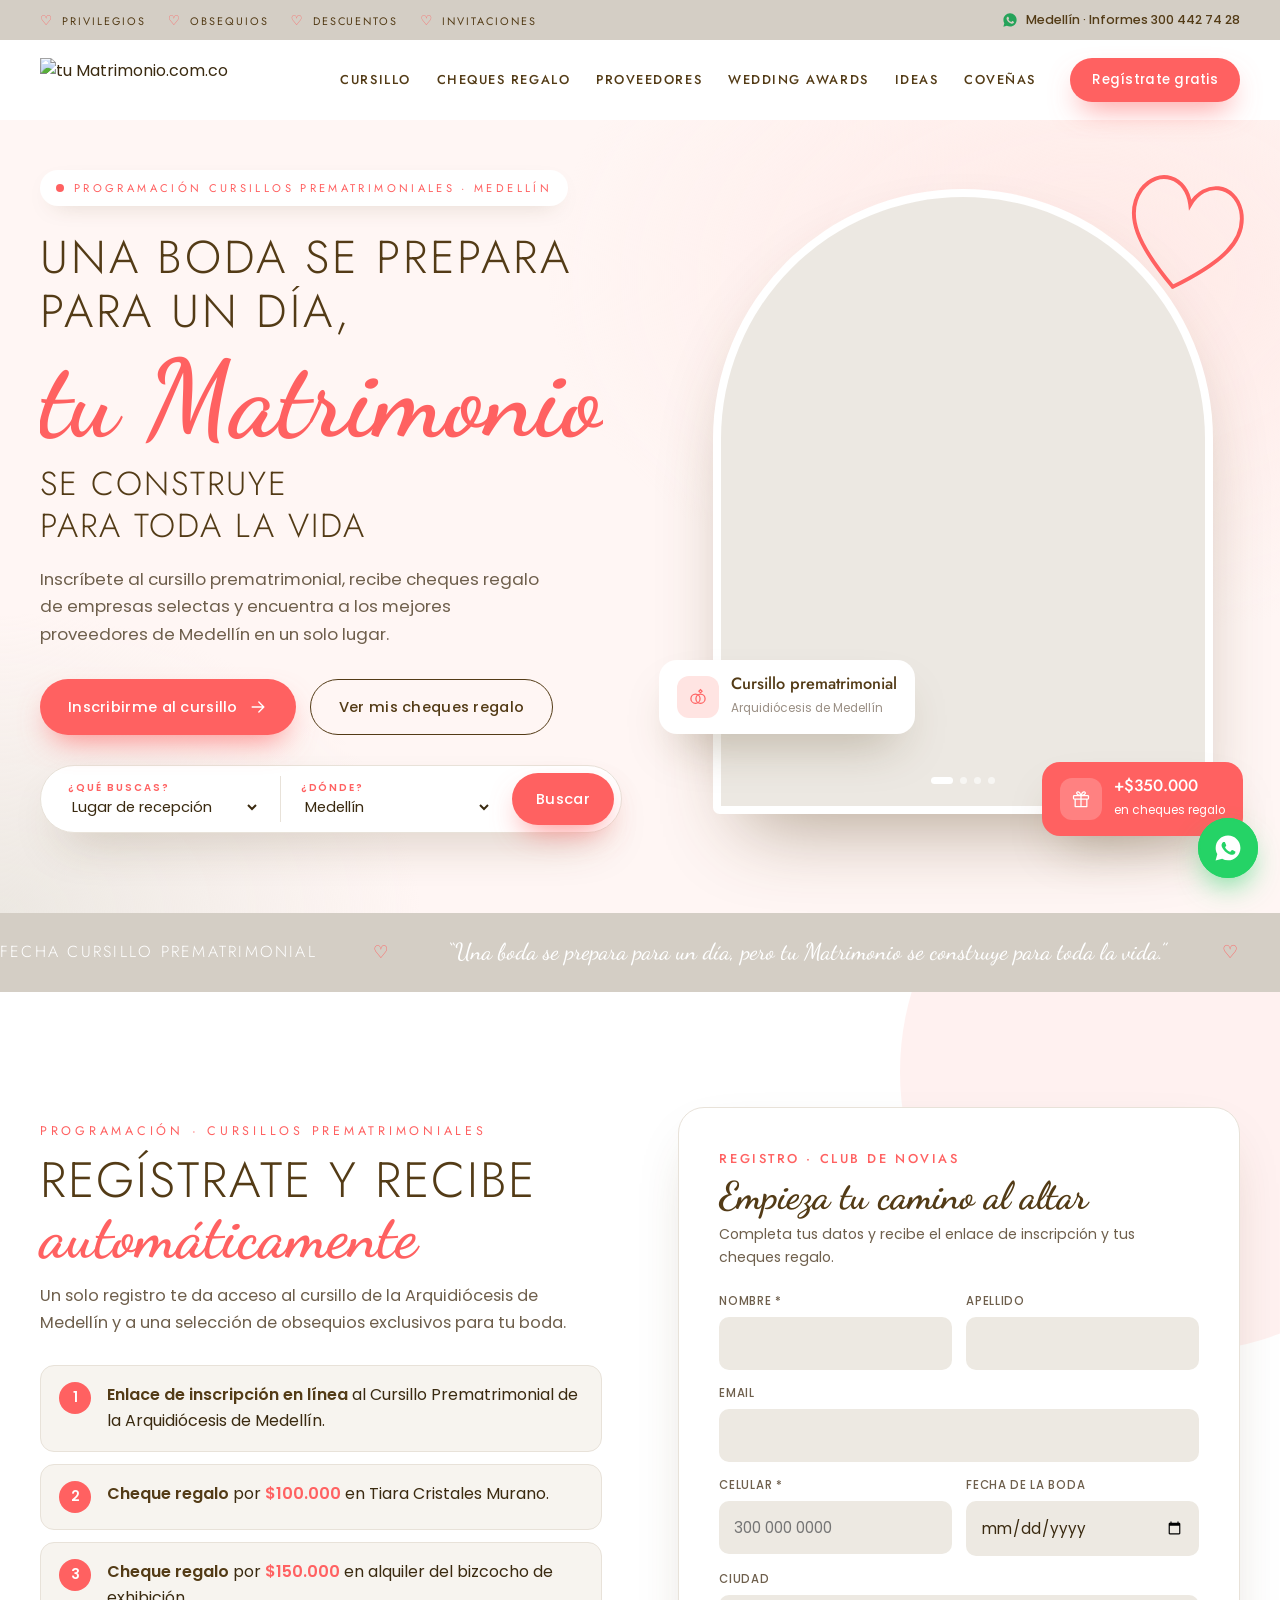
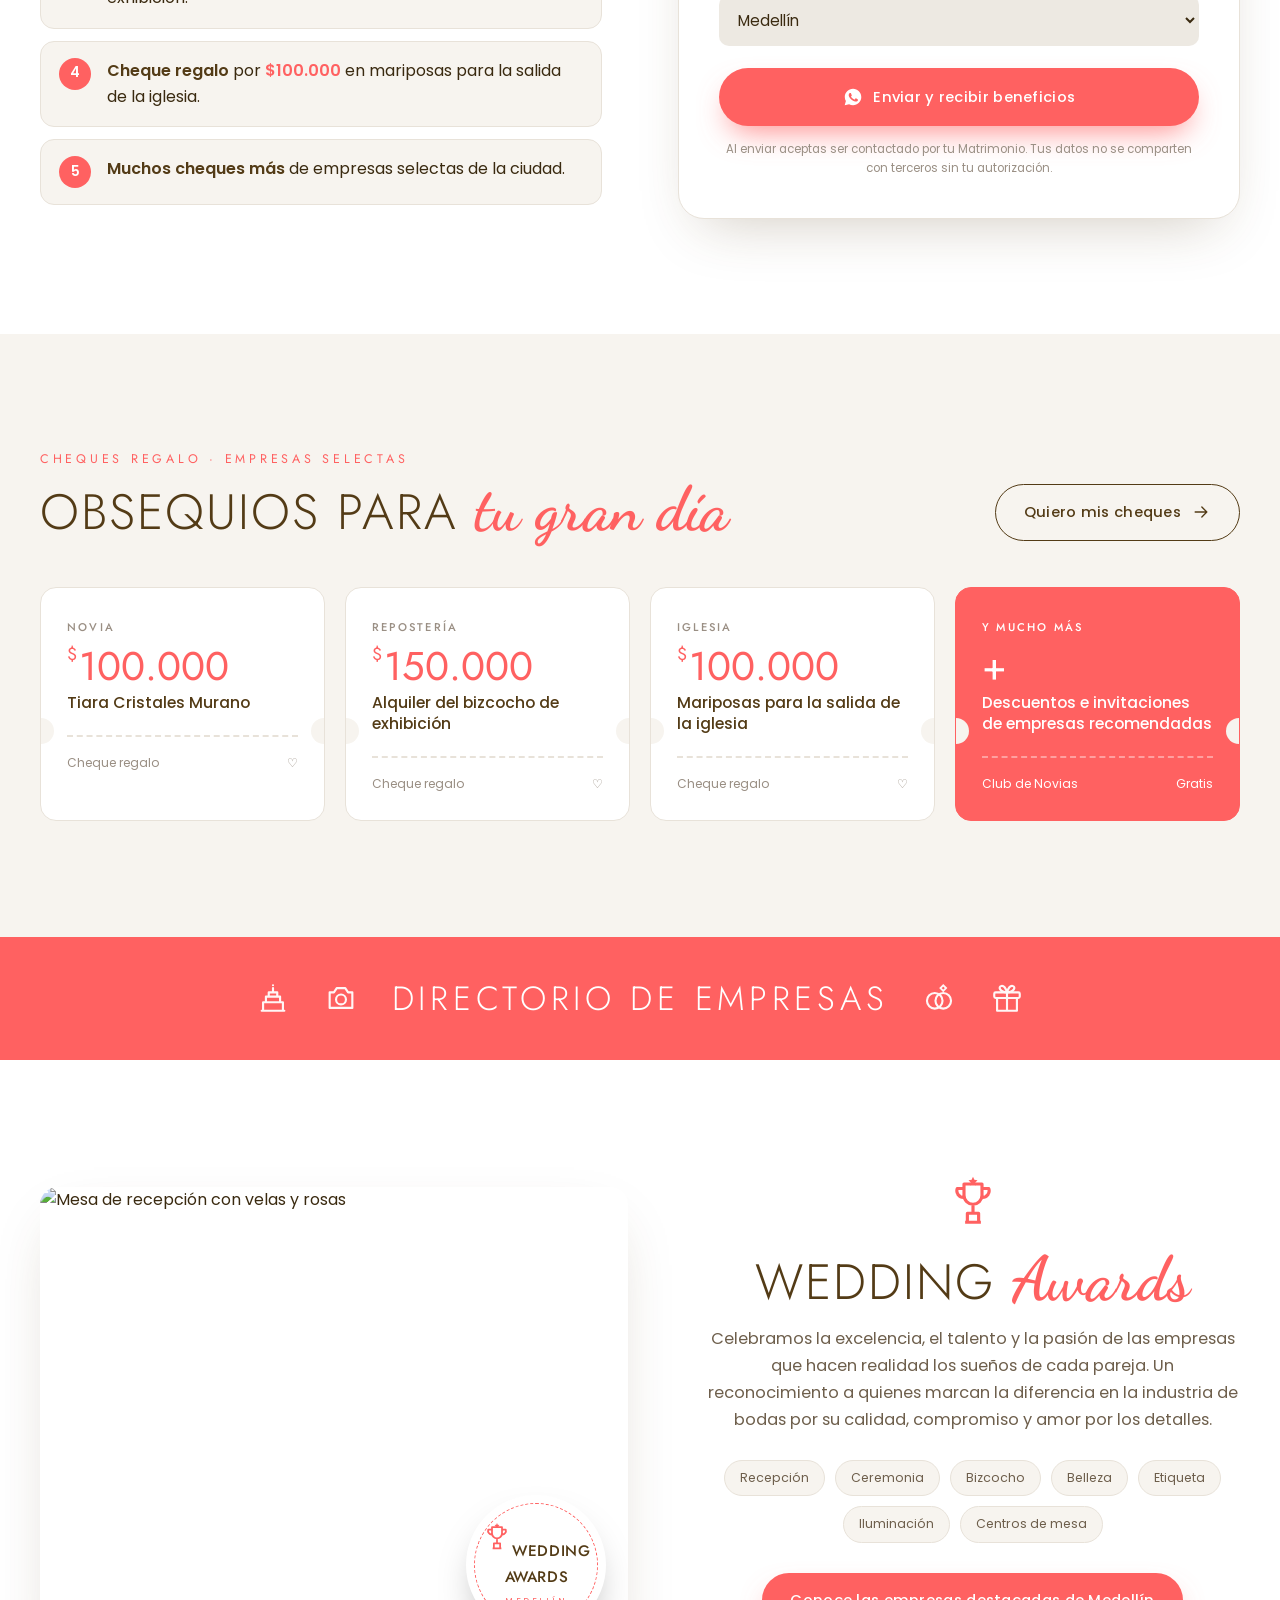
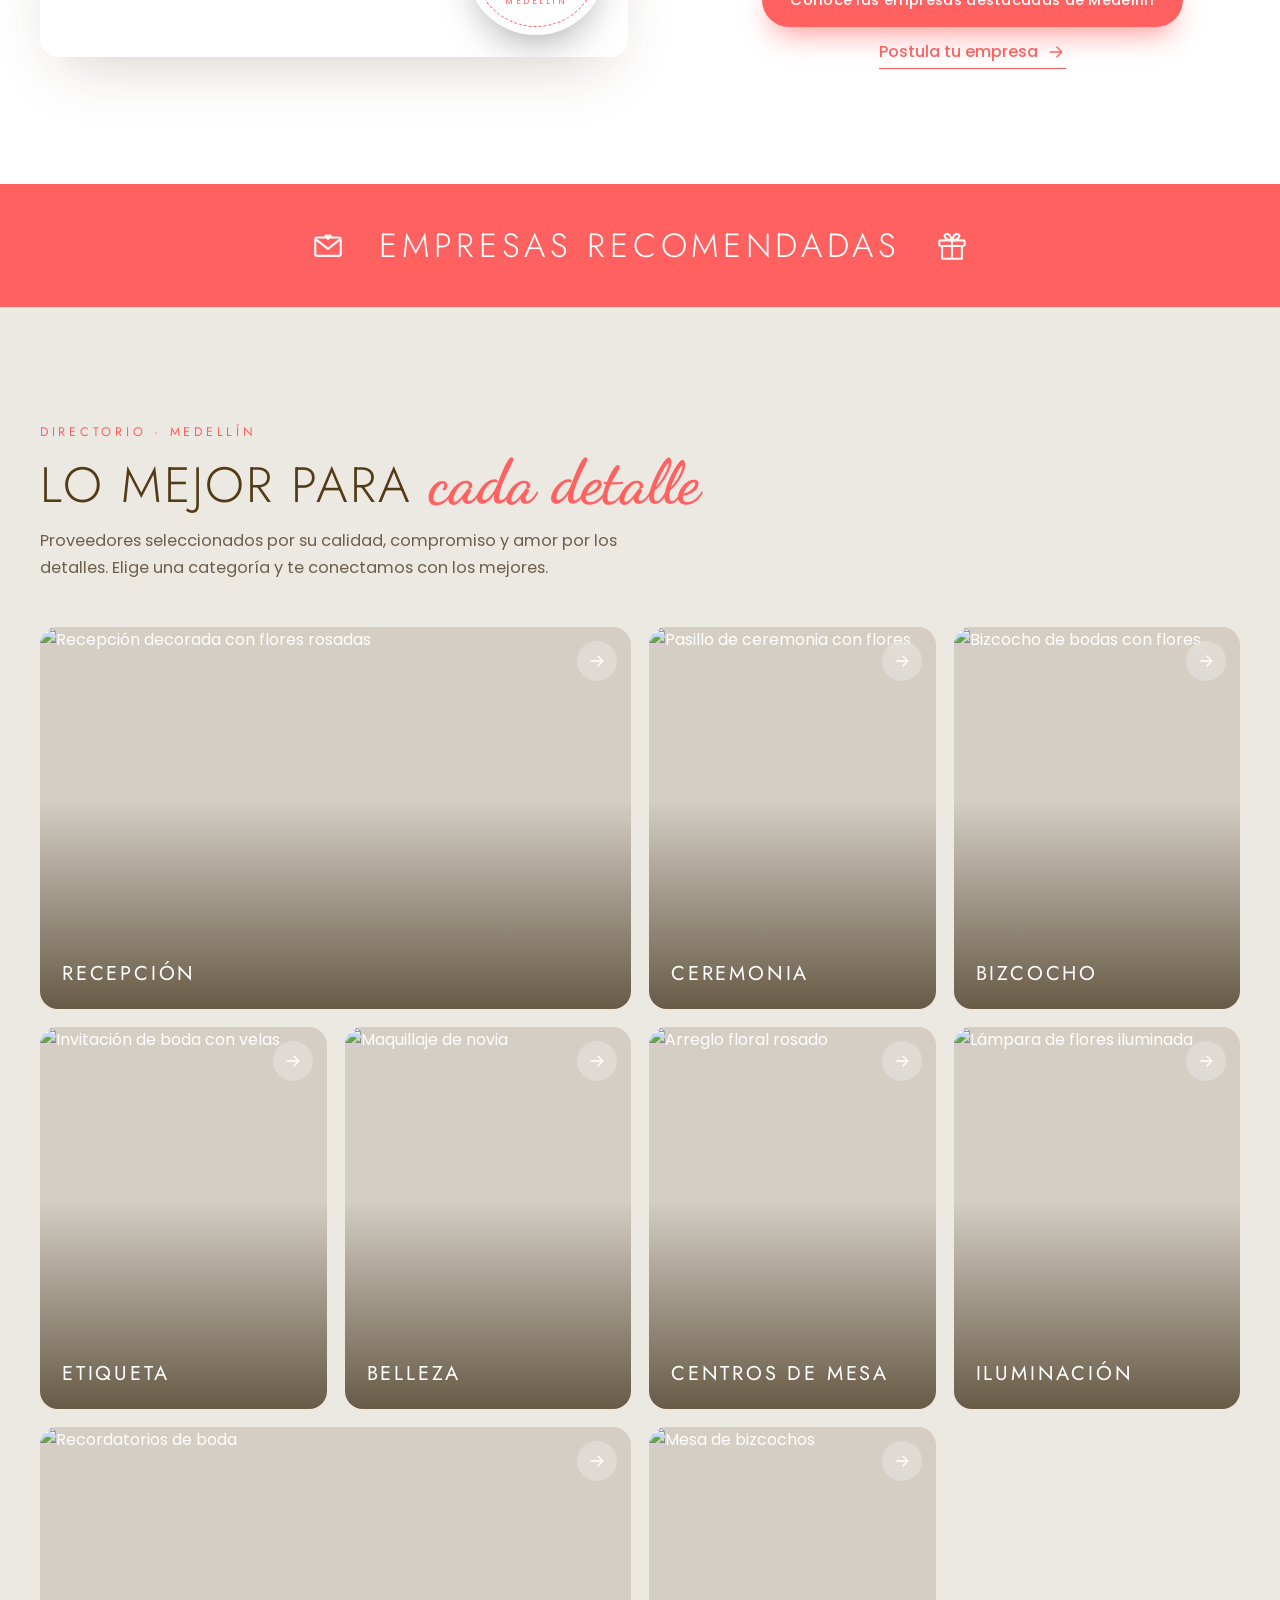
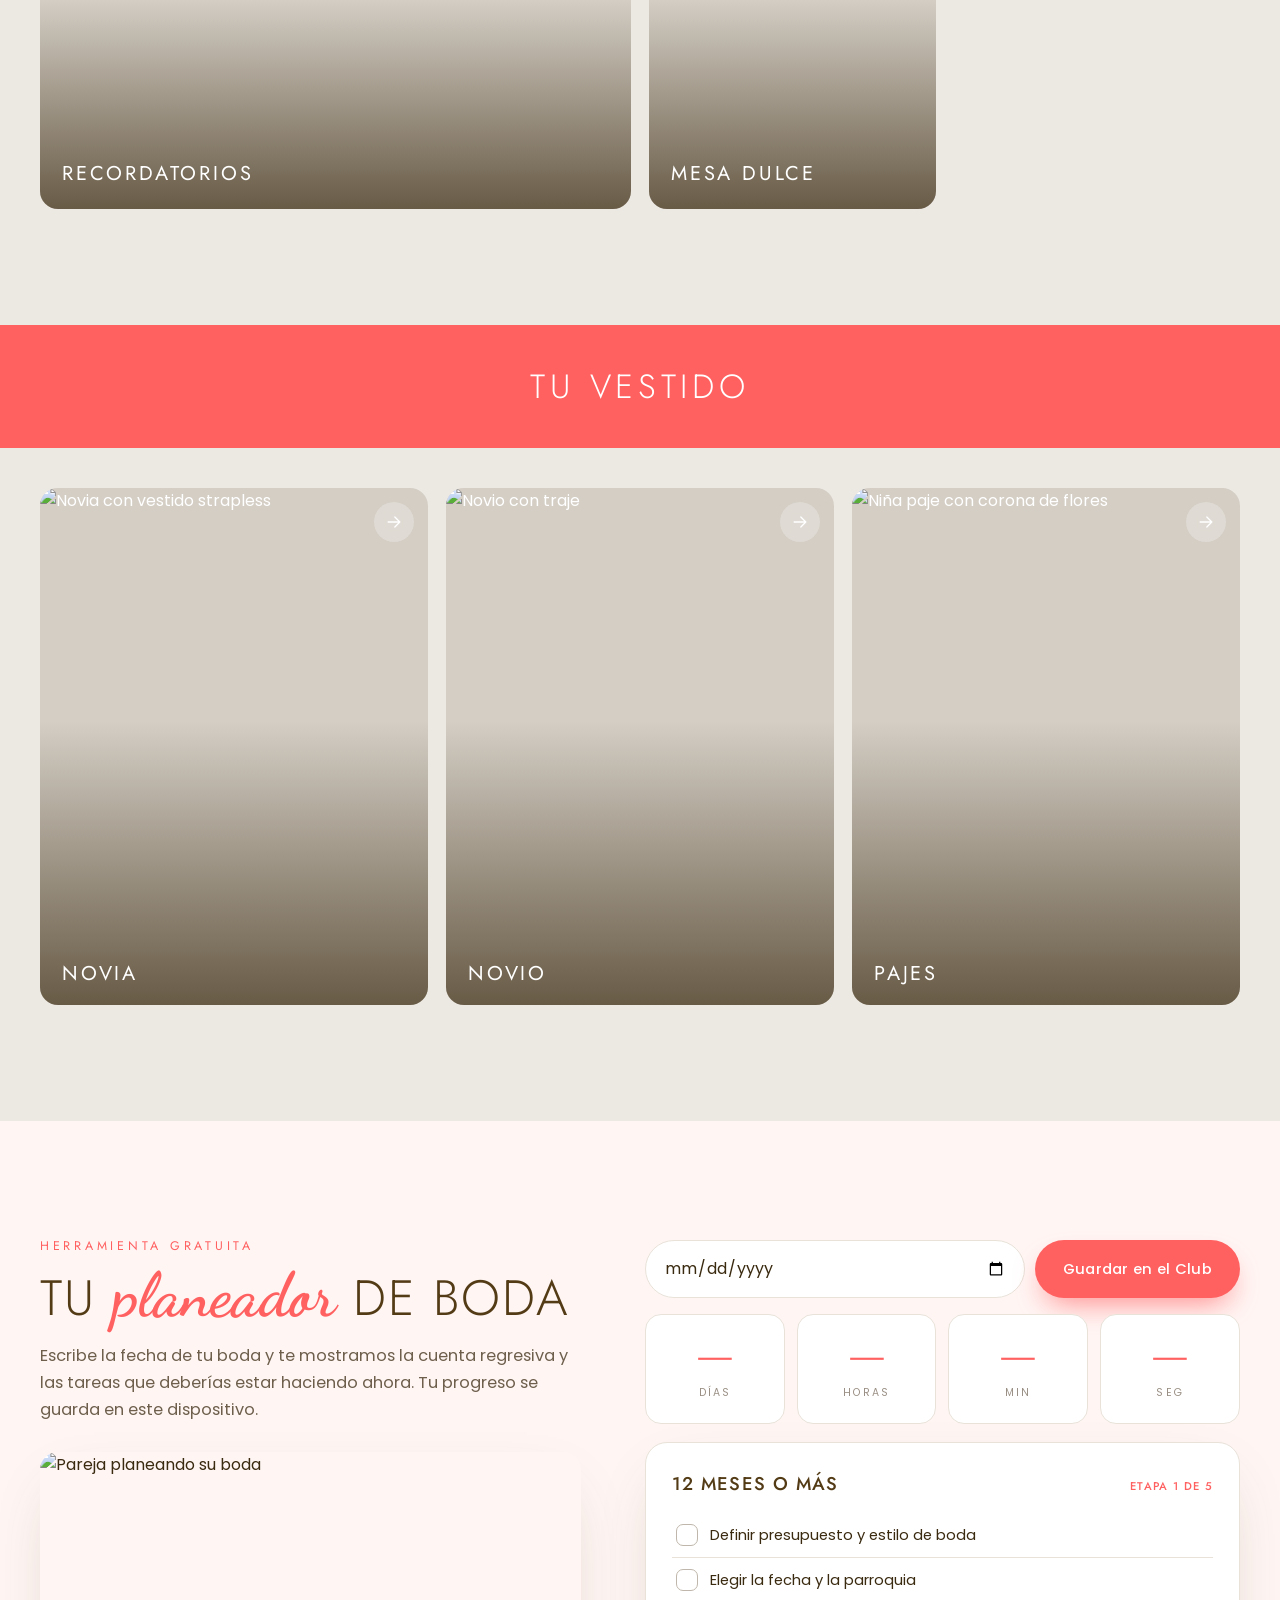
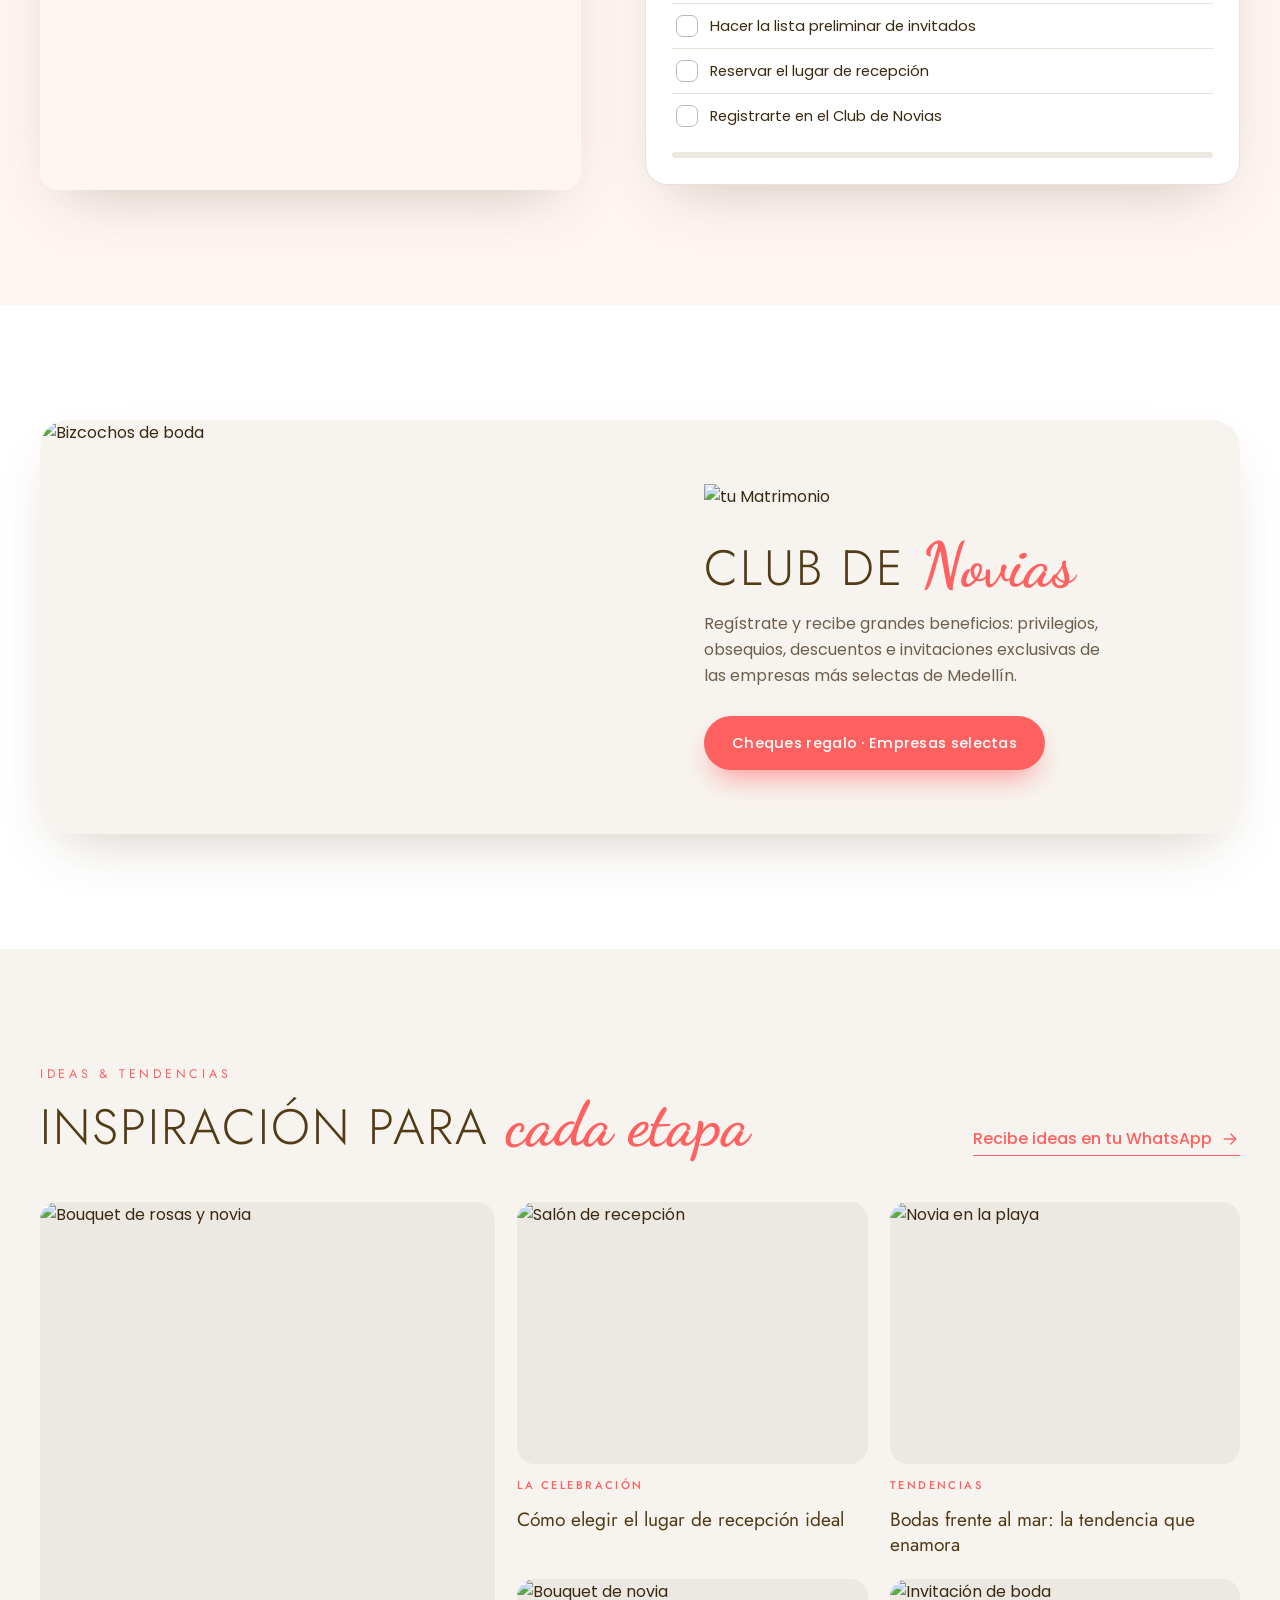
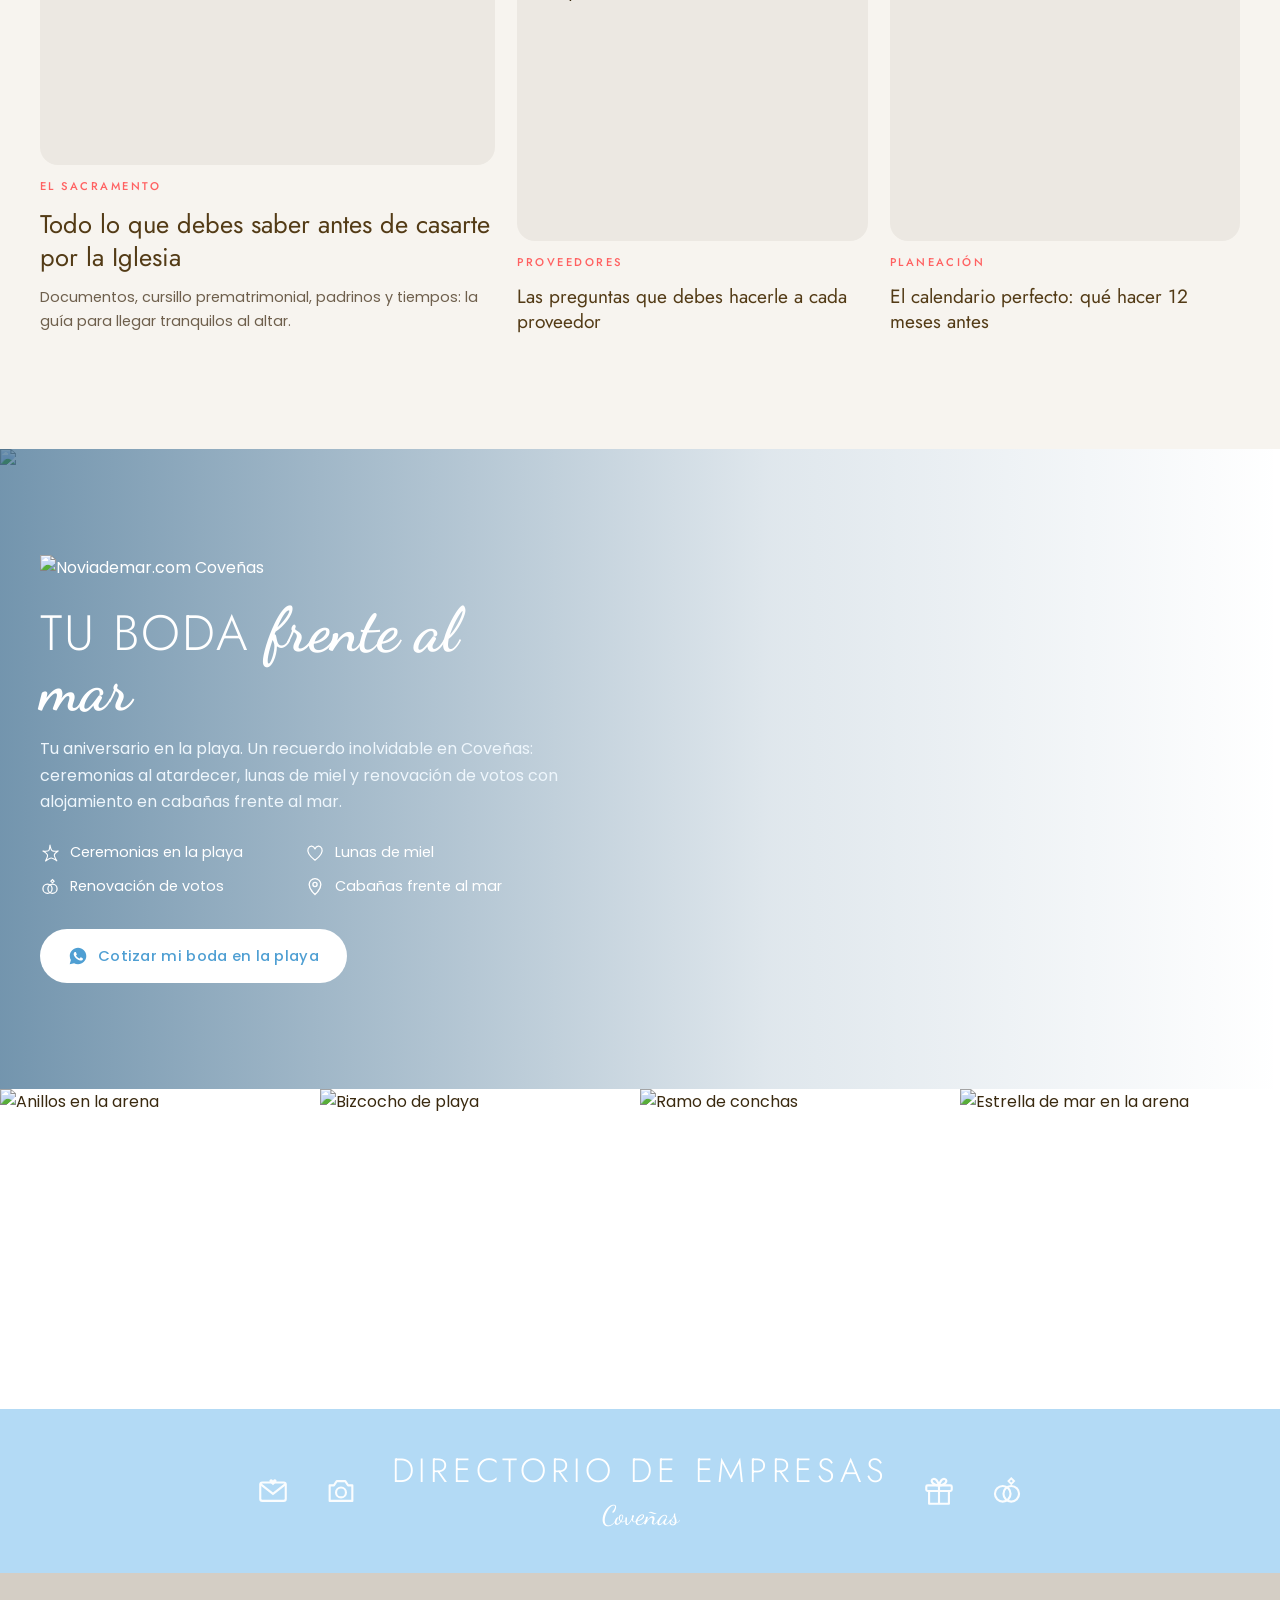
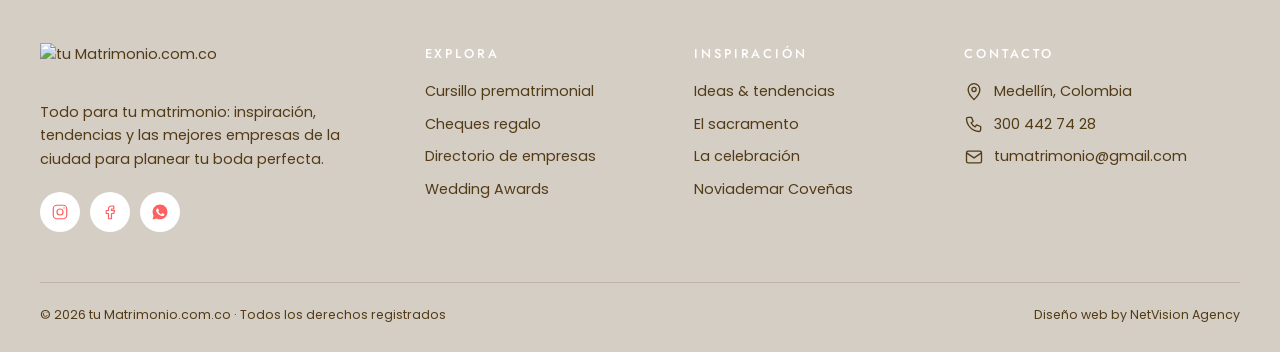
==== commit 85c0c11c: "Identidad original: coral, taupe, logo real, fotos propias y entrada animada Co-Authored-By: Claude " ====
--- a/index.html
+++ b/index.html
@@ -5,298 +5,333 @@
 <meta name="viewport" content="width=device-width, initial-scale=1">
 <title>tu Matrimonio · Cursillos prematrimoniales, proveedores y beneficios para novios en Medellín</title>
 <meta name="description" content="Todo para tu matrimonio en Medellín: inscripción al cursillo prematrimonial, cheques regalo de empresas selectas, directorio de proveedores, Wedding Awards e inspiración para planear tu boda perfecta.">
-<meta name="theme-color" content="#57bbb9">
+<meta name="theme-color" content="#ff6161">
 <link rel="canonical" href="https://www.tumatrimonio.com.co/">
 <meta property="og:type" content="website">
 <meta property="og:title" content="tu Matrimonio · Todo para tu boda en Medellín">
 <meta property="og:description" content="Regístrate gratis y recibe el enlace al cursillo prematrimonial y más de $350.000 en cheques regalo de empresas selectas.">
-<meta property="og:image" content="https://images.unsplash.com/photo-1591604466107-ec97de577aff?w=1200&h=630&fit=crop&q=80">
+<meta property="og:image" content="https://static.wixstatic.com/media/c27dd5_20012f2ec35f4d6ebaa9aca0aac0def8~mv2.jpg/v1/fill/w_1200,h_630,al_c,q_85,enc_auto/og.jpg">
 <meta property="og:locale" content="es_CO">
-<link rel="icon" href="data:image/svg+xml,%3Csvg xmlns='http://www.w3.org/2000/svg' viewBox='0 0 64 64'%3E%3Ccircle cx='24' cy='34' r='15' fill='none' stroke='%2357bbb9' stroke-width='5'/%3E%3Ccircle cx='40' cy='34' r='15' fill='none' stroke='%23ae633f' stroke-width='5'/%3E%3C/svg%3E">
+<link rel="icon" href="data:image/svg+xml,%3Csvg xmlns='http://www.w3.org/2000/svg' viewBox='0 0 100 100'%3E%3Cpath d='M50 86C22 64 8 46 16 27 24 10 44 12 50 30 56 12 76 10 84 27 92 46 78 64 50 86Z' fill='none' stroke='%23ff6161' stroke-width='7' stroke-linejoin='round'/%3E%3C/svg%3E">
 <link rel="preconnect" href="https://fonts.googleapis.com">
 <link rel="preconnect" href="https://fonts.gstatic.com" crossorigin>
-<link rel="preconnect" href="https://images.unsplash.com">
-<link href="https://fonts.googleapis.com/css2?family=Dancing+Script:wght@600;700&family=Playfair+Display:ital,wght@0,400;0,500;0,600;0,700;1,400;1,500&family=Poppins:wght@300;400;500;600&display=swap" rel="stylesheet">
+<link rel="preconnect" href="https://static.wixstatic.com">
+<link href="https://fonts.googleapis.com/css2?family=Dancing+Script:wght@500;700&family=Jost:wght@300;400;500&family=Poppins:wght@300;400;500;600&display=swap" rel="stylesheet">
+<script>document.documentElement.className='js'</script>
 <script type="application/ld+json">
 {"@context":"https://schema.org","@type":"Organization","name":"tu Matrimonio","url":"https://www.tumatrimonio.com.co","email":"tumatrimonio@gmail.com","telephone":"+57 300 442 7428","areaServed":"Medellín, Colombia","slogan":"Una boda se prepara para un día, pero tu matrimonio se construye para toda la vida."}
 </script>
 <style>
 :root{
-  --teal:#57bbb9; --teal-d:#2b8583; --teal-dd:#1d5e5d;
-  --copper:#ae633f; --copper-l:#c98a63; --coral:#ff6161;
-  --mint:#d6eade; --mint-l:#eef6f1; --cream:#fcf8ed; --sand:#f6efe2;
-  --ink:#1f2a2a; --ink-2:#4b5757; --muted:#7d8787; --line:#e6e2d8; --white:#fff;
-  --serif:'Playfair Display',Georgia,serif; --sans:'Poppins',system-ui,sans-serif; --script:'Dancing Script',cursive;
-  --r:18px; --shadow:0 20px 50px -20px rgba(29,94,93,.28); --ease:cubic-bezier(.2,.7,.2,1);
+  --coral:#ff6161; --coral-d:#ec4b4d; --coral-l:#ffe4e2; --blush:#fff6f4;
+  --taupe:#d4cec5; --taupe-d:#bfb7ab; --taupe-l:#ece8e2; --sand:#f7f4ef;
+  --brown:#533b16; --ink:#3a2a10; --ink-2:#6e5f4c; --muted:#9a8f84; --line:#e8e2d9;
+  --sky:#b3daf5; --sky-d:#4f9fd3; --white:#fff;
+  --title:'Jost','Futura',system-ui,sans-serif; --sans:'Poppins',system-ui,sans-serif; --script:'Dancing Script',cursive;
+  --r:18px; --shadow:0 24px 60px -24px rgba(83,59,22,.28); --ease:cubic-bezier(.2,.7,.2,1);
 }
 *{box-sizing:border-box;margin:0;padding:0}
 html{scroll-behavior:smooth;scroll-padding-top:90px}
-body{font-family:var(--sans);color:var(--ink);background:var(--cream);font-size:16px;line-height:1.65;-webkit-font-smoothing:antialiased;overflow-x:hidden}
+body{font-family:var(--sans);color:var(--ink);background:#fff;font-size:16px;line-height:1.65;-webkit-font-smoothing:antialiased;overflow-x:hidden}
+body.lock{overflow:hidden}
 img{display:block;max-width:100%}
 a{color:inherit;text-decoration:none}
 button,input,select{font:inherit}
 .wrap{width:min(1200px,100% - 40px);margin-inline:auto}
-.eyebrow{font-size:.75rem;letter-spacing:.28em;text-transform:uppercase;font-weight:500;color:var(--copper)}
-.h2{font-family:var(--serif);font-weight:500;font-size:clamp(2rem,4.2vw,3.25rem);line-height:1.12;letter-spacing:-.01em}
-.h2 em{font-style:italic;color:var(--teal-d)}
-.lead{color:var(--ink-2);font-size:1.05rem;max-width:60ch}
-.sec{padding:clamp(72px,10vw,130px) 0}
-.sec-head{display:flex;justify-content:space-between;align-items:end;gap:24px;margin-bottom:48px;flex-wrap:wrap}
+.eyebrow{font-family:var(--title);font-size:.78rem;letter-spacing:.3em;text-transform:uppercase;font-weight:400;color:var(--coral)}
+.h2{font-family:var(--title);font-weight:300;font-size:clamp(1.9rem,4vw,3.1rem);line-height:1.12;letter-spacing:.04em;text-transform:uppercase;color:var(--brown)}
+.h2 em{font-family:var(--script);font-style:normal;text-transform:none;letter-spacing:0;color:var(--coral);font-weight:700;font-size:1.25em;line-height:.9}
+.lead{color:var(--ink-2);font-size:1.02rem;max-width:60ch}
+.sec{padding:clamp(70px,9vw,120px) 0}
+.sec-head{display:flex;justify-content:space-between;align-items:end;gap:24px;margin-bottom:46px;flex-wrap:wrap}
 .sec-head .lead{margin-top:14px}
-.btn{display:inline-flex;align-items:center;gap:10px;padding:15px 28px;border-radius:999px;font-weight:500;font-size:.95rem;border:0;cursor:pointer;transition:transform .3s var(--ease),box-shadow .3s,background .3s}
+.btn{display:inline-flex;align-items:center;gap:10px;padding:15px 28px;border-radius:999px;font-weight:500;font-size:.92rem;border:0;cursor:pointer;letter-spacing:.02em;transition:transform .3s var(--ease),box-shadow .3s,background .3s,color .3s}
 .btn:hover{transform:translateY(-2px)}
-.btn-primary{background:var(--teal);color:#fff;box-shadow:0 12px 30px -10px rgba(87,187,185,.8)}
-.btn-primary:hover{background:var(--teal-d)}
-.btn-copper{background:var(--copper);color:#fff;box-shadow:0 12px 30px -10px rgba(174,99,63,.7)}
-.btn-copper:hover{background:#94502f}
-.btn-ghost{border:1px solid rgba(255,255,255,.6);color:#fff;backdrop-filter:blur(6px);background:rgba(255,255,255,.08)}
-.btn-ghost:hover{background:rgba(255,255,255,.2)}
-.btn-line{border:1px solid var(--ink);color:var(--ink);background:transparent}
-.btn-line:hover{background:var(--ink);color:#fff}
-.link-arrow{font-weight:500;color:var(--teal-d);display:inline-flex;gap:8px;align-items:center;border-bottom:1px solid currentColor;padding-bottom:2px}
-.link-arrow:hover{color:var(--copper)}
+.btn-coral{background:var(--coral);color:#fff;box-shadow:0 14px 30px -10px rgba(255,97,97,.75)}
+.btn-coral:hover{background:var(--coral-d)}
+.btn-white{background:#fff;color:var(--coral)}
+.btn-line{border:1px solid var(--brown);color:var(--brown);background:transparent}
+.btn-line:hover{background:var(--brown);color:#fff}
+.btn-sky{background:#fff;color:var(--sky-d)}
+.link-arrow{font-weight:500;color:var(--coral);display:inline-flex;gap:8px;align-items:center;border-bottom:1px solid currentColor;padding-bottom:2px}
+.link-arrow:hover{color:var(--brown)}
 svg.i{width:20px;height:20px;flex:none}
 
 /* Reveal */
 .rv{opacity:0;transform:translateY(28px);transition:opacity .9s var(--ease),transform .9s var(--ease)}
 .rv.in{opacity:1;transform:none}
 .rv.d1{transition-delay:.1s}.rv.d2{transition-delay:.2s}.rv.d3{transition-delay:.3s}.rv.d4{transition-delay:.4s}
-@media (prefers-reduced-motion:reduce){.rv{opacity:1;transform:none;transition:none}*{animation:none!important}}
+
+/* ===== SPLASH ===== */
+#splash{position:fixed;inset:0;z-index:100;display:none;pointer-events:auto;cursor:pointer}
+.js #splash{display:block}
+#splash .layer{position:absolute;inset:0;transition:transform 1s cubic-bezier(.77,0,.18,1)}
+#splash .l1{background:var(--coral)}
+#splash .l2{background:#fff;display:grid;place-items:center}
+#splash.out .l2{transform:translateY(-100%)}
+#splash.out .l1{transform:translateY(-100%);transition-delay:.18s}
+#splash.gone{display:none}
+.sp-box{display:flex;flex-direction:column;align-items:center;gap:22px;padding:20px}
+.sp-heart{width:96px;height:96px}
+.sp-heart path{fill:none;stroke:var(--coral);stroke-width:3.2;stroke-linecap:round;stroke-linejoin:round;stroke-dasharray:300;stroke-dashoffset:300;animation:draw 1.3s var(--ease) .15s forwards}
+@keyframes draw{to{stroke-dashoffset:0}}
+.sp-logo{width:min(380px,78vw);clip-path:inset(0 100% 0 0);animation:wipe 1s var(--ease) .8s forwards}
+@keyframes wipe{to{clip-path:inset(0 0 0 0)}}
+.sp-tag{font-family:var(--title);letter-spacing:.35em;text-transform:uppercase;font-size:.72rem;color:var(--muted);opacity:0;animation:fade .8s ease 1.4s forwards}
+@keyframes fade{to{opacity:1}}
 
 /* Top bar */
-.topbar{background:var(--teal-dd);color:#d9efee;font-size:.8rem}
+.topbar{background:var(--taupe);color:var(--brown);font-size:.78rem}
 .topbar .wrap{display:flex;justify-content:space-between;align-items:center;height:40px;gap:16px}
-.topbar .perks{display:flex;gap:22px;letter-spacing:.12em;text-transform:uppercase;font-size:.7rem}
-.topbar .perks span::before{content:"✦";color:var(--copper-l);margin-right:8px}
-.topbar a{display:inline-flex;gap:8px;align-items:center;color:#fff}
+.topbar .perks{display:flex;gap:22px;letter-spacing:.18em;text-transform:uppercase;font-size:.68rem;font-family:var(--title)}
+.topbar .perks span::before{content:"♡";color:var(--coral);margin-right:8px;font-size:.85rem}
+.topbar a{display:inline-flex;gap:8px;align-items:center;font-weight:500}
 
 /* Nav */
-.nav{position:sticky;top:0;z-index:50;transition:background .4s,box-shadow .4s}
-.nav{color:#fff}.nav .logo{color:#fff}.nav .logo .tu{color:#bfe7e5}.nav .logo small{color:#f3c9ad}.nav .burger span{background:#fff}
-.nav.solid{color:var(--ink);background:rgba(252,248,237,.94);backdrop-filter:blur(14px);box-shadow:0 1px 0 var(--line)}
-.nav.solid .logo{color:var(--ink)}.nav.solid .logo .tu{color:var(--teal)}.nav.solid .logo small{color:var(--copper)}.nav.solid .burger span{background:var(--ink)}
-.nav .wrap{display:flex;align-items:center;justify-content:space-between;height:78px}
-.logo{display:flex;align-items:baseline;gap:4px;font-family:var(--serif);font-size:1.7rem;font-weight:600;letter-spacing:-.01em;color:var(--ink)}
-.logo .tu{font-family:var(--script);color:var(--teal);font-size:2rem;font-weight:700}
-.logo small{font-family:var(--sans);font-size:.7rem;color:var(--copper);font-weight:500;letter-spacing:.05em}
-.menu{display:flex;gap:28px;font-size:.88rem;font-weight:400}
-.menu a{position:relative;padding:6px 0}
-.menu a::after{content:"";position:absolute;left:0;bottom:0;width:100%;height:1px;background:var(--copper);transform:scaleX(0);transform-origin:right;transition:transform .4s var(--ease)}
+.nav{position:sticky;top:0;z-index:50;background:rgba(255,255,255,.92);backdrop-filter:blur(14px);transition:box-shadow .4s}
+.nav.solid{box-shadow:0 1px 0 var(--line),0 10px 30px -20px rgba(83,59,22,.25)}
+.nav .wrap{display:flex;align-items:center;justify-content:space-between;height:80px;gap:20px}
+.logo img{height:44px;width:auto}
+.menu{display:flex;gap:26px;font-family:var(--title);font-size:.8rem;letter-spacing:.12em;text-transform:uppercase;font-weight:500;color:var(--brown)}
+.menu a{position:relative;padding:6px 0;white-space:nowrap}
+.menu a::after{content:"";position:absolute;left:0;bottom:0;width:100%;height:1.5px;background:var(--coral);transform:scaleX(0);transform-origin:right;transition:transform .4s var(--ease)}
+.menu a:hover{color:var(--coral)}
 .menu a:hover::after{transform:scaleX(1);transform-origin:left}
-.nav .btn{padding:11px 22px;font-size:.88rem}
+.nav .btn{padding:11px 22px;font-size:.84rem}
 .burger{display:none;width:44px;height:44px;border:0;background:transparent;cursor:pointer}
-.burger span{display:block;width:24px;height:2px;background:var(--ink);margin:5px auto;transition:.3s}
-.mobile{position:fixed;inset:0;background:var(--cream);z-index:60;display:flex;flex-direction:column;padding:28px 24px;transform:translateX(100%);transition:transform .5s var(--ease)}
+.burger span{display:block;width:24px;height:2px;background:var(--brown);margin:5px auto}
+.mobile{position:fixed;inset:0;background:#fff;z-index:60;display:flex;flex-direction:column;padding:24px;transform:translateX(100%);transition:transform .5s var(--ease)}
 .mobile.open{transform:none}
-.mobile .close{align-self:flex-end;font-size:2rem;background:none;border:0;cursor:pointer;line-height:1}
-.mobile nav{display:flex;flex-direction:column;gap:6px;margin-top:30px}
-.mobile nav a{font-family:var(--serif);font-size:1.9rem;padding:8px 0;border-bottom:1px solid var(--line)}
+.mobile .top{display:flex;justify-content:space-between;align-items:center}
+.mobile .top img{height:38px}
+.mobile .close{font-size:2.2rem;background:none;border:0;cursor:pointer;line-height:1;color:var(--brown)}
+.mobile nav{display:flex;flex-direction:column;margin-top:30px}
+.mobile nav a{font-family:var(--title);text-transform:uppercase;letter-spacing:.1em;font-size:1.25rem;padding:16px 0;border-bottom:1px solid var(--line);color:var(--brown)}
 .mobile .btn{margin-top:30px;justify-content:center}
 
-/* Hero */
-.hero{position:relative;min-height:calc(100svh - 118px);display:flex;align-items:center;color:#fff;overflow:hidden;margin-top:-78px;padding-top:78px}
-.hero-bg{position:absolute;inset:0;background:url('https://images.unsplash.com/photo-1591604466107-ec97de577aff?w=2000&q=80&auto=format&fit=crop') center 30%/cover;animation:kb 22s ease-out forwards;transform:scale(1.12)}
-@keyframes kb{to{transform:scale(1)}}
-.hero::before{content:"";position:absolute;inset:0;z-index:1;background:linear-gradient(100deg,rgba(17,42,42,.82) 0%,rgba(17,42,42,.55) 45%,rgba(17,42,42,.1) 75%),linear-gradient(0deg,rgba(17,42,42,.6),transparent 40%)}
-.hero .wrap{position:relative;z-index:2;padding:70px 0 120px}
-.hero .eyebrow{color:#f3d3bf}
-.hero h1{font-family:var(--serif);font-weight:400;font-size:clamp(2.6rem,6.4vw,5.4rem);line-height:1.03;letter-spacing:-.02em;margin:22px 0 24px;max-width:13ch}
-.hero h1 em{font-style:italic;color:#bfe7e5}
-.hero p.sub{font-size:1.12rem;max-width:48ch;color:#e6efee;font-weight:300}
-.hero .ctas{display:flex;gap:14px;margin-top:36px;flex-wrap:wrap}
-.search{margin-top:46px;background:#fff;border-radius:999px;padding:8px;display:flex;align-items:center;max-width:720px;box-shadow:0 30px 60px -20px rgba(0,0,0,.45)}
-.search label{flex:1;display:flex;flex-direction:column;padding:6px 24px;border-right:1px solid var(--line);color:var(--ink);min-width:0}
+/* ===== HERO ===== */
+.hero{position:relative;overflow:hidden;background:radial-gradient(900px 600px at 85% 20%,#ffe9e6 0%,transparent 60%),radial-gradient(700px 500px at 0% 100%,var(--taupe-l) 0%,transparent 60%),var(--blush)}
+.hero .wrap{display:grid;grid-template-columns:1.05fr 1fr;gap:clamp(30px,5vw,70px);align-items:center;min-height:calc(100svh - 120px);padding:50px 0 80px;position:relative;z-index:2}
+.hero .eyebrow{display:inline-flex;align-items:center;gap:10px;background:#fff;padding:9px 16px;border-radius:999px;box-shadow:0 8px 24px -14px rgba(83,59,22,.4);font-size:.7rem}
+.hero .eyebrow i{width:8px;height:8px;border-radius:50%;background:var(--coral);box-shadow:0 0 0 0 rgba(255,97,97,.6);animation:ping 1.8s infinite}
+@keyframes ping{70%{box-shadow:0 0 0 10px rgba(255,97,97,0)}100%{box-shadow:0 0 0 0 rgba(255,97,97,0)}}
+.hero h1{margin:26px 0 18px;color:var(--brown)}
+.hero h1 .l1{display:block;font-family:var(--title);font-weight:300;text-transform:uppercase;letter-spacing:.06em;font-size:clamp(1.7rem,3.6vw,3rem);line-height:1.1}
+.hero h1 .l2{display:block;font-family:var(--script);color:var(--coral);font-weight:700;font-size:clamp(3.2rem,8.4vw,7rem);line-height:.95;margin-top:10px}
+.hero h1 .l3{display:block;font-family:var(--title);font-weight:300;text-transform:uppercase;letter-spacing:.06em;font-size:clamp(1.3rem,2.6vw,2.1rem);line-height:1.2;margin-top:6px}
+.w{display:inline-block;overflow:hidden;vertical-align:bottom;padding-bottom:.06em}
+.w>span{display:inline-block;transform:translateY(110%);transition:transform 1s var(--ease)}
+.ready .w>span{transform:none}
+.hero p.sub{font-size:1.05rem;max-width:46ch;color:var(--ink-2)}
+.hero .ctas{display:flex;gap:14px;margin-top:30px;flex-wrap:wrap}
+.hero .h-in{opacity:0;transform:translateY(20px);transition:opacity 1s var(--ease),transform 1s var(--ease)}
+.ready .hero .h-in{opacity:1;transform:none}
+.search{margin-top:30px;background:#fff;border-radius:999px;padding:7px;display:flex;align-items:center;max-width:600px;box-shadow:0 22px 50px -24px rgba(83,59,22,.45);border:1px solid var(--line)}
+.search label{flex:1;display:flex;flex-direction:column;padding:4px 20px;border-right:1px solid var(--line);min-width:0}
 .search label:last-of-type{border-right:0}
-.search label span{font-size:.68rem;letter-spacing:.18em;text-transform:uppercase;color:var(--copper);font-weight:500}
-.search select{border:0;background:transparent;font-size:.98rem;color:var(--ink);outline:none;padding:2px 0;cursor:pointer;width:100%}
-.search .btn{padding:16px 30px}
-.hero-stats{position:absolute;z-index:2;right:0;bottom:0;display:flex;background:rgba(252,248,237,.96);color:var(--ink);border-top-left-radius:var(--r)}
-.hero-stats div{padding:26px 36px;border-left:1px solid var(--line)}
-.hero-stats div:first-child{border-left:0}
-.hero-stats b{display:block;font-family:var(--serif);font-size:2rem;font-weight:500;color:var(--teal-d);line-height:1}
-.hero-stats span{font-size:.78rem;color:var(--ink-2)}
-.scroll-cue{position:absolute;left:50%;bottom:26px;z-index:2;width:1px;height:56px;background:rgba(255,255,255,.35);overflow:hidden}
-.scroll-cue::after{content:"";position:absolute;top:-50%;left:0;width:1px;height:50%;background:#fff;animation:cue 2.2s infinite}
-@keyframes cue{to{top:100%}}
-
-/* Marquee */
-.marquee{background:var(--teal);color:#fff;overflow:hidden;padding:18px 0}
-.marquee .track{display:flex;gap:48px;width:max-content;animation:mq 40s linear infinite;font-family:var(--serif);font-style:italic;font-size:1.25rem}
-.marquee span::after{content:"✦";font-style:normal;color:var(--cream);margin-left:48px;font-size:.8rem;vertical-align:middle}
+.search label span{font-size:.62rem;letter-spacing:.2em;text-transform:uppercase;color:var(--coral);font-weight:600}
+.search select{border:0;background:transparent;font-size:.92rem;color:var(--ink);outline:none;cursor:pointer;width:100%}
+.search .btn{padding:14px 24px}
+
+/* Hero visual */
+.visual{position:relative;justify-self:center;width:min(500px,100%);opacity:0;transform:scale(.94);transition:opacity 1.2s var(--ease) .2s,transform 1.4s var(--ease) .2s}
+.ready .visual{opacity:1;transform:none}
+.arch{position:relative;aspect-ratio:4/5;border-radius:999px 999px 26px 26px;overflow:hidden;box-shadow:0 40px 80px -30px rgba(83,59,22,.45);border:8px solid #fff;background:var(--taupe-l)}
+.arch img{position:absolute;inset:0;width:100%;height:100%;object-fit:cover;opacity:0;transform:scale(1.12);transition:opacity 1.4s ease,transform 7s ease-out}
+.arch img.on{opacity:1;transform:scale(1)}
+.v-heart{position:absolute;width:150px;right:-46px;top:-30px;z-index:3;transform:rotate(12deg)}
+.v-heart path{fill:none;stroke:var(--coral);stroke-width:2.6;stroke-linecap:round;stroke-dasharray:300;stroke-dashoffset:300}
+.ready .v-heart path{animation:draw 1.8s var(--ease) .9s forwards}
+.chip{position:absolute;z-index:4;background:#fff;border-radius:18px;box-shadow:0 24px 50px -20px rgba(83,59,22,.4);padding:14px 18px;display:flex;gap:12px;align-items:center;animation:float 6s ease-in-out infinite}
+.chip b{display:block;font-family:var(--title);font-weight:500;color:var(--brown);font-size:1.02rem;line-height:1.2}
+.chip small{color:var(--muted);font-size:.74rem}
+.chip .ic{width:42px;height:42px;border-radius:12px;background:var(--coral-l);color:var(--coral);display:grid;place-items:center;flex:none}
+.chip.c1{left:-54px;bottom:80px}
+.chip.c2{right:-30px;bottom:-22px;animation-delay:-3s;background:var(--coral);color:#fff}
+.chip.c2 b,.chip.c2 small{color:#fff}
+.chip.c2 .ic{background:rgba(255,255,255,.2);color:#fff}
+@keyframes float{50%{transform:translateY(-10px)}}
+.dots{position:absolute;left:50%;bottom:22px;transform:translateX(-50%);display:flex;gap:7px;z-index:3}
+.dots i{width:7px;height:7px;border-radius:9px;background:rgba(255,255,255,.6);transition:width .4s,background .4s}
+.dots i.on{width:22px;background:#fff}
+/* floating hearts */
+.hearts{position:absolute;inset:0;z-index:1;pointer-events:none;overflow:hidden}
+.hearts span{position:absolute;bottom:-40px;color:var(--coral);opacity:0;animation:rise linear infinite}
+@keyframes rise{0%{transform:translateY(0) rotate(0);opacity:0}10%{opacity:.5}100%{transform:translateY(-110vh) rotate(40deg);opacity:0}}
+
+/* Taupe quote band */
+.band{background:var(--taupe);color:#fff;overflow:hidden;padding:20px 0}
+.band .track{display:flex;gap:56px;width:max-content;animation:mq 45s linear infinite;font-family:var(--title);font-weight:300;letter-spacing:.14em;text-transform:uppercase;font-size:1rem;align-items:center}
+.band .track span{display:inline-flex;align-items:center;gap:56px;white-space:nowrap}
+.band .track span::after{content:"♡";color:var(--coral);font-size:1.1rem}
+.band .track .q{font-family:var(--script);text-transform:none;letter-spacing:0;font-size:1.45rem;font-weight:500}
 @keyframes mq{to{transform:translateX(-50%)}}
 
-/* Categories */
-.cats{display:grid;grid-template-columns:repeat(4,1fr);gap:18px}
-.cat{position:relative;border-radius:var(--r);overflow:hidden;aspect-ratio:3/4;color:#fff;isolation:isolate}
-.cat.wide{grid-column:span 2;aspect-ratio:auto}
-.cat img{position:absolute;inset:0;width:100%;height:100%;object-fit:cover;transition:transform 1.2s var(--ease);z-index:-2}
-.cat::after{content:"";position:absolute;inset:0;background:linear-gradient(0deg,rgba(20,40,40,.82),rgba(20,40,40,0) 60%);z-index:-1;transition:background .5s}
-.cat:hover img{transform:scale(1.07)}
-.cat:hover::after{background:linear-gradient(0deg,rgba(29,94,93,.9),rgba(29,94,93,.15) 75%)}
-.cat .meta{position:absolute;left:24px;right:24px;bottom:22px}
-.cat h3{font-family:var(--serif);font-weight:500;font-size:1.55rem;line-height:1.1}
-.cat p{font-size:.82rem;opacity:.85;margin-top:4px;max-height:0;overflow:hidden;transition:max-height .5s var(--ease)}
-.cat:hover p{max-height:60px}
-.cat .num{position:absolute;top:18px;left:22px;font-size:.72rem;letter-spacing:.2em;opacity:.8}
-.cat .go{position:absolute;top:16px;right:16px;width:40px;height:40px;border-radius:50%;background:rgba(255,255,255,.18);backdrop-filter:blur(6px);display:grid;place-items:center;transition:.4s}
-.cat:hover .go{background:var(--copper);transform:rotate(-45deg)}
-
-.attire{display:grid;grid-template-columns:1.1fr 1fr;gap:18px;margin-top:18px}
-.attire-intro{background:var(--teal-dd);color:#fff;border-radius:var(--r);padding:44px;display:flex;flex-direction:column;justify-content:space-between;gap:24px}
-.attire-intro .h2{font-size:clamp(1.8rem,3vw,2.5rem)}
-.attire-intro .h2 em{color:#bfe7e5}
-.attire-intro p{color:#cfe6e5}
-.attire-list{display:grid;grid-template-columns:repeat(3,1fr);gap:18px}
-.attire-list .cat{aspect-ratio:auto;min-height:340px}
+/* Coral title bands (como la original) */
+.cband{background:var(--coral);color:#fff;padding:34px 0;text-align:center;position:relative}
+.cband .wrap{display:flex;align-items:center;justify-content:center;gap:clamp(14px,3vw,34px);flex-wrap:wrap}
+.cband h2{font-family:var(--title);font-weight:300;letter-spacing:.14em;text-transform:uppercase;font-size:clamp(1.3rem,3vw,2.1rem)}
+.cband h2 small{display:block;font-family:var(--script);text-transform:none;letter-spacing:0;font-size:.8em;margin-top:-4px}
+.cband svg{width:34px;height:34px;opacity:.95}
+.cband.sky{background:var(--sky)}
 
 /* Cursillo */
-.cursillo{background:var(--white);position:relative;overflow:hidden}
-.cursillo::before{content:"";position:absolute;width:620px;height:620px;border-radius:50%;background:var(--mint);opacity:.55;top:-220px;right:-200px}
+.cursillo{background:#fff;position:relative;overflow:hidden}
+.cursillo::before{content:"";position:absolute;width:560px;height:560px;border-radius:50%;background:var(--coral-l);opacity:.5;top:-200px;right:-180px}
 .cur-grid{display:grid;grid-template-columns:1fr 1fr;gap:clamp(36px,6vw,90px);align-items:center;position:relative}
-.cur-photo{position:relative;margin-top:36px}
-.cur-photo img{border-radius:220px 220px var(--r) var(--r);aspect-ratio:4/5;object-fit:cover;width:100%}
-.cur-badge{position:absolute;left:-26px;bottom:44px;background:var(--copper);color:#fff;border-radius:var(--r);padding:20px 24px;box-shadow:var(--shadow);max-width:230px}
-.cur-badge b{font-family:var(--serif);font-size:1.4rem;font-weight:500;display:block;line-height:1.15}
-.cur-badge span{font-size:.78rem;opacity:.9}
-.steps{list-style:none;margin:30px 0 34px;display:grid;gap:12px}
-.steps li{display:flex;gap:16px;align-items:flex-start;padding:16px 18px;border-radius:14px;background:var(--mint-l);border:1px solid #dcece3}
-.steps .n{flex:none;width:32px;height:32px;border-radius:50%;background:var(--teal);color:#fff;display:grid;place-items:center;font-size:.85rem;font-weight:600}
-.steps b{font-weight:600;color:var(--teal-dd)}
-.steps .amt{color:var(--copper);font-weight:600;white-space:nowrap}
-
-/* Form */
-.form-card{background:var(--cream);border:1px solid var(--line);border-radius:24px;padding:clamp(26px,4vw,42px);box-shadow:var(--shadow);position:relative}
-.form-card h3{font-family:var(--serif);font-size:1.9rem;font-weight:500;line-height:1.15}
-.form-card .note{font-size:.88rem;color:var(--ink-2);margin:8px 0 24px}
+.steps{list-style:none;margin:28px 0 0;display:grid;gap:12px}
+.steps li{display:flex;gap:16px;align-items:flex-start;padding:16px 18px;border-radius:14px;background:var(--sand);border:1px solid var(--line);transition:transform .4s var(--ease),border-color .4s}
+.steps li:hover{transform:translateX(6px);border-color:var(--coral)}
+.steps .n{flex:none;width:32px;height:32px;border-radius:50%;background:var(--coral);color:#fff;display:grid;place-items:center;font-size:.85rem;font-weight:600}
+.steps b{font-weight:600;color:var(--brown)}
+.steps .amt{color:var(--coral);font-weight:600;white-space:nowrap}
+.form-card{background:#fff;border:1px solid var(--line);border-radius:26px;padding:clamp(26px,4vw,40px);box-shadow:var(--shadow);position:relative}
+.form-card .ttl{font-family:var(--title);color:var(--coral);letter-spacing:.2em;text-transform:uppercase;font-size:.8rem;font-weight:500}
+.form-card h3{font-family:var(--script);color:var(--brown);font-size:2.4rem;font-weight:700;line-height:1.1;margin-top:6px}
+.form-card .note{font-size:.88rem;color:var(--ink-2);margin:6px 0 22px}
 .fgrid{display:grid;grid-template-columns:1fr 1fr;gap:14px}
 .field{display:flex;flex-direction:column;gap:6px}
 .field.full{grid-column:1/-1}
-.field label{font-size:.75rem;font-weight:500;letter-spacing:.08em;text-transform:uppercase;color:var(--ink-2)}
-.field input,.field select{border:1px solid #d9d3c4;background:#fff;border-radius:12px;padding:13px 14px;font-size:.95rem;color:var(--ink);outline:none;transition:border .25s,box-shadow .25s;width:100%}
-.field input:focus,.field select:focus{border-color:var(--teal);box-shadow:0 0 0 4px rgba(87,187,185,.18)}
+.field label{font-size:.72rem;font-weight:500;letter-spacing:.06em;text-transform:uppercase;color:var(--ink-2)}
+.field input,.field select{border:1px solid transparent;background:#ede9e2;border-radius:10px;padding:13px 14px;font-size:.95rem;color:var(--ink);outline:none;transition:border .25s,box-shadow .25s,background .25s;width:100%}
+.field input:focus,.field select:focus{background:#fff;border-color:var(--coral);box-shadow:0 0 0 4px rgba(255,97,97,.16)}
 .form-card .btn{width:100%;justify-content:center;margin-top:22px;padding:17px}
 .form-card .legal{font-size:.72rem;color:var(--muted);margin-top:14px;text-align:center}
 .ok{display:none;text-align:center;padding:30px 0}
 .ok.show{display:block}
-.ok .ring{width:72px;height:72px;border-radius:50%;background:var(--mint);display:grid;place-items:center;margin:0 auto 18px;color:var(--teal-d)}
+.ok .ring{width:72px;height:72px;border-radius:50%;background:var(--coral-l);display:grid;place-items:center;margin:0 auto 18px;color:var(--coral)}
 
 /* Cheques */
 .cheques{background:var(--sand)}
 .cheq-grid{display:grid;grid-template-columns:repeat(4,1fr);gap:20px}
 .cheq{position:relative;background:#fff;border-radius:16px;padding:30px 26px 26px;border:1px solid var(--line);transition:transform .5s var(--ease),box-shadow .5s;overflow:hidden}
 .cheq:hover{transform:translateY(-6px);box-shadow:var(--shadow)}
-.cheq::before,.cheq::after{content:"";position:absolute;width:26px;height:26px;border-radius:50%;background:var(--sand);top:50%;transform:translateY(-50%)}
+.cheq::before,.cheq::after{content:"";position:absolute;width:26px;height:26px;border-radius:50%;background:var(--sand);top:56%}
 .cheq::before{left:-13px}.cheq::after{right:-13px}
-.cheq .tag{font-size:.68rem;letter-spacing:.2em;text-transform:uppercase;color:var(--teal-d);font-weight:600}
-.cheq .val{font-family:var(--serif);font-size:2.4rem;color:var(--copper);font-weight:500;margin:12px 0 6px;line-height:1}
-.cheq .val small{font-size:1rem;vertical-align:top;margin-right:2px}
-.cheq h4{font-weight:500;font-size:1rem;line-height:1.35}
+.cheq .tag{font-family:var(--title);font-size:.7rem;letter-spacing:.2em;text-transform:uppercase;color:var(--muted);font-weight:500}
+.cheq .val{font-family:var(--title);font-size:2.5rem;color:var(--coral);font-weight:400;margin:10px 0 6px;line-height:1}
+.cheq .val small{font-size:1.1rem;vertical-align:top;margin-right:2px}
+.cheq h4{font-weight:500;font-size:.98rem;line-height:1.35;color:var(--brown)}
 .cheq .dash{border-top:2px dashed var(--line);margin:22px 0 16px}
-.cheq .foot{font-size:.78rem;color:var(--muted);display:flex;justify-content:space-between}
-.cheq.more{background:var(--teal);color:#fff;border-color:var(--teal)}
-.cheq.more .tag,.cheq.more .val{color:#fff}
-.cheq.more .foot{color:#d9f1f0}
-.cheq.more .dash{border-color:rgba(255,255,255,.35)}
+.cheq .foot{font-size:.76rem;color:var(--muted);display:flex;justify-content:space-between}
+.cheq.more{background:var(--coral);color:#fff;border-color:var(--coral)}
+.cheq.more .tag,.cheq.more .val,.cheq.more h4,.cheq.more .foot{color:#fff}
+.cheq.more .dash{border-color:rgba(255,255,255,.4)}
+
+/* Awards */
+.awards{background:#fff}
+.aw-grid{display:grid;grid-template-columns:1.1fr 1fr;gap:clamp(30px,6vw,80px);align-items:center}
+.aw-photo{position:relative;border-radius:var(--r);overflow:hidden;aspect-ratio:5/4;box-shadow:var(--shadow)}
+.aw-photo img{width:100%;height:100%;object-fit:cover}
+.aw-photo .seal{position:absolute;right:22px;bottom:22px;width:140px;height:140px;border-radius:50%;background:#fff;display:grid;place-items:center;text-align:center;box-shadow:0 20px 40px -14px rgba(0,0,0,.35)}
+.aw-photo .seal::before{content:"";position:absolute;inset:8px;border-radius:50%;border:1.5px dashed var(--coral);animation:spin 30s linear infinite}
+@keyframes spin{to{transform:rotate(360deg)}}
+.seal svg{width:30px;height:30px;color:var(--coral);margin:0 auto 4px}
+.seal b{font-family:var(--title);font-weight:500;color:var(--brown);font-size:.95rem;line-height:1.05;letter-spacing:.04em}
+.seal small{display:block;font-size:.55rem;letter-spacing:.28em;color:var(--coral);margin-top:4px}
+.aw-txt{text-align:center}
+.aw-txt .trophy{width:54px;height:54px;color:var(--coral);margin:0 auto 14px}
+.aw-txt .lead{margin:16px auto 0}
+.aw-cats{display:flex;flex-wrap:wrap;gap:10px;margin:26px 0 30px;justify-content:center}
+.aw-cats span{border:1px solid var(--line);padding:7px 15px;border-radius:999px;font-size:.78rem;color:var(--ink-2);background:var(--sand)}
+.aw-btns{display:flex;flex-direction:column;gap:12px;align-items:center}
+
+/* Categories */
+.cats-sec{background:var(--taupe-l)}
+.cats{display:grid;grid-template-columns:repeat(4,1fr);gap:18px}
+.cat{position:relative;border-radius:var(--r);overflow:hidden;aspect-ratio:3/4;color:#fff;isolation:isolate;background:var(--taupe)}
+.cat.wide{grid-column:span 2;aspect-ratio:auto}
+.cat img{position:absolute;inset:0;width:100%;height:100%;object-fit:cover;transition:transform 1.2s var(--ease);z-index:-2}
+.cat::after{content:"";position:absolute;inset:0;background:linear-gradient(0deg,rgba(58,42,16,.7),rgba(58,42,16,0) 55%);z-index:-1;transition:background .5s}
+.cat:hover img{transform:scale(1.07)}
+.cat:hover::after{background:linear-gradient(0deg,rgba(255,97,97,.85),rgba(255,97,97,.1) 70%)}
+.cat .meta{position:absolute;left:22px;right:22px;bottom:20px}
+.cat h3{font-family:var(--title);font-weight:400;font-size:1.25rem;letter-spacing:.14em;text-transform:uppercase;line-height:1.15}
+.cat p{font-size:.8rem;opacity:.9;margin-top:4px;max-height:0;overflow:hidden;transition:max-height .5s var(--ease)}
+.cat:hover p{max-height:60px}
+.cat .go{position:absolute;top:14px;right:14px;width:40px;height:40px;border-radius:50%;background:rgba(255,255,255,.25);backdrop-filter:blur(6px);display:grid;place-items:center;transition:.4s}
+.cat:hover .go{background:#fff;color:var(--coral);transform:rotate(-45deg)}
+.attire{display:grid;grid-template-columns:repeat(3,1fr);gap:18px}
+.attire .cat{aspect-ratio:3/4}
 
 /* Planner */
-.planner{background:var(--teal-dd);color:#fff;position:relative;overflow:hidden}
-.planner::after{content:"";position:absolute;inset:0;background:radial-gradient(800px 400px at 85% 10%,rgba(87,187,185,.35),transparent 60%),radial-gradient(600px 400px at 0% 100%,rgba(174,99,63,.25),transparent 60%);pointer-events:none}
-.planner .wrap{position:relative;z-index:1}
-.planner .h2 em{color:#bfe7e5}
-.planner .eyebrow{color:#f3c9ad}
-.pl-grid{display:grid;grid-template-columns:1fr 1.15fr;gap:clamp(30px,5vw,70px);align-items:center}
-.pl-grid .lead{color:#cfe6e5;margin-top:16px}
-.date-in{display:flex;gap:10px;margin-top:28px;flex-wrap:wrap}
-.date-in input{flex:1;min-width:200px;padding:15px 18px;border-radius:999px;border:1px solid rgba(255,255,255,.3);background:rgba(255,255,255,.08);color:#fff;outline:none;color-scheme:dark}
-.count{display:grid;grid-template-columns:repeat(4,1fr);gap:12px;margin-bottom:22px}
-.count div{background:rgba(255,255,255,.07);border:1px solid rgba(255,255,255,.14);border-radius:16px;padding:20px 10px;text-align:center}
-.count b{display:block;font-family:var(--serif);font-size:clamp(2rem,4vw,3rem);font-weight:400;line-height:1}
-.count span{font-size:.72rem;letter-spacing:.18em;text-transform:uppercase;color:#bfe7e5}
-.tasks{background:var(--cream);color:var(--ink);border-radius:22px;padding:28px}
-.tasks h4{font-family:var(--serif);font-weight:500;font-size:1.35rem;display:flex;justify-content:space-between;align-items:baseline;gap:10px}
-.tasks h4 small{font-family:var(--sans);font-size:.75rem;color:var(--copper);font-weight:500;letter-spacing:.1em;text-transform:uppercase}
-.tasks ul{list-style:none;margin-top:16px;display:grid;gap:4px}
-.tasks li label{display:flex;gap:12px;align-items:center;padding:10px 6px;border-bottom:1px solid var(--line);cursor:pointer;font-size:.93rem}
+.planner{background:var(--blush);position:relative;overflow:hidden}
+.pl-grid{display:grid;grid-template-columns:1fr 1.1fr;gap:clamp(30px,5vw,70px);align-items:center}
+.pl-grid .lead{margin-top:16px}
+.pl-photo{margin-top:28px;border-radius:var(--r);overflow:hidden;aspect-ratio:16/10;box-shadow:var(--shadow)}
+.pl-photo img{width:100%;height:100%;object-fit:cover}
+.date-in{display:flex;gap:10px;margin-bottom:16px;flex-wrap:wrap}
+.date-in input{flex:1;min-width:190px;padding:14px 18px;border-radius:999px;border:1px solid var(--line);background:#fff;color:var(--ink);outline:none}
+.date-in input:focus{border-color:var(--coral)}
+.count{display:grid;grid-template-columns:repeat(4,1fr);gap:12px;margin-bottom:18px}
+.count div{background:#fff;border:1px solid var(--line);border-radius:16px;padding:18px 8px;text-align:center}
+.count b{display:block;font-family:var(--title);font-size:clamp(1.9rem,4vw,2.8rem);font-weight:300;line-height:1;color:var(--coral)}
+.count span{font-size:.66rem;letter-spacing:.2em;text-transform:uppercase;color:var(--muted)}
+.tasks{background:#fff;border-radius:22px;padding:26px;border:1px solid var(--line);box-shadow:var(--shadow)}
+.tasks h4{font-family:var(--title);font-weight:500;font-size:1.15rem;letter-spacing:.06em;text-transform:uppercase;color:var(--brown);display:flex;justify-content:space-between;align-items:baseline;gap:10px}
+.tasks h4 small{font-size:.7rem;color:var(--coral);font-weight:500;letter-spacing:.12em}
+.tasks ul{list-style:none;margin-top:14px}
+.tasks li label{display:flex;gap:12px;align-items:center;padding:10px 4px;border-bottom:1px solid var(--line);cursor:pointer;font-size:.92rem}
 .tasks li:last-child label{border:0}
-.tasks input[type=checkbox]{appearance:none;width:22px;height:22px;border-radius:7px;border:1.5px solid #c9c1b0;display:grid;place-items:center;flex:none;cursor:pointer;transition:.25s}
-.tasks input[type=checkbox]:checked{background:var(--teal);border-color:var(--teal)}
+.tasks input[type=checkbox]{appearance:none;width:22px;height:22px;border-radius:7px;border:1.5px solid var(--taupe-d);display:grid;place-items:center;flex:none;cursor:pointer;transition:.25s}
+.tasks input[type=checkbox]:checked{background:var(--coral);border-color:var(--coral)}
 .tasks input[type=checkbox]:checked::after{content:"";width:6px;height:11px;border:solid #fff;border-width:0 2px 2px 0;transform:rotate(45deg) translate(-1px,-1px)}
 .tasks input:checked+span{text-decoration:line-through;color:var(--muted)}
-.progress{height:6px;background:var(--line);border-radius:9px;margin-top:16px;overflow:hidden}
-.progress i{display:block;height:100%;width:0;background:linear-gradient(90deg,var(--teal),var(--copper));transition:width .5s var(--ease)}
-
-/* Awards */
-.awards{background:#141b1b;color:#fff;position:relative;overflow:hidden}
-.awards .eyebrow{color:var(--copper-l)}
-.aw-grid{display:grid;grid-template-columns:1fr 1fr;gap:clamp(30px,6vw,90px);align-items:center}
-.medal{position:relative;aspect-ratio:1;max-width:460px;margin-inline:auto;width:100%}
-.medal img{width:100%;height:100%;object-fit:cover;border-radius:50%}
-.medal::before{content:"";position:absolute;inset:-18px;border-radius:50%;border:1px solid rgba(201,138,99,.5)}
-.medal::after{content:"";position:absolute;inset:-40px;border-radius:50%;border:1px dashed rgba(201,138,99,.3);animation:spin 60s linear infinite}
-@keyframes spin{to{transform:rotate(360deg)}}
-.seal{position:absolute;right:-6px;bottom:30px;width:150px;height:150px;border-radius:50%;background:linear-gradient(145deg,#d9a079,#ae633f 60%,#7d4228);display:grid;place-items:center;text-align:center;box-shadow:0 20px 40px -10px rgba(0,0,0,.6);z-index:2}
-.seal b{font-family:var(--serif);font-size:1.05rem;line-height:1.05;font-weight:500}
-.seal small{display:block;font-size:.6rem;letter-spacing:.25em;margin-top:6px}
-.awards .h2 em{color:var(--copper-l)}
-.awards .lead{color:#b9c4c3;margin-top:18px}
-.aw-cats{display:flex;flex-wrap:wrap;gap:10px;margin:30px 0 36px}
-.aw-cats span{border:1px solid rgba(255,255,255,.18);padding:8px 16px;border-radius:999px;font-size:.82rem;color:#e7ecec}
+.progress{height:6px;background:var(--taupe-l);border-radius:9px;margin-top:14px;overflow:hidden}
+.progress i{display:block;height:100%;width:0;background:var(--coral);transition:width .5s var(--ease)}
+
+/* Club */
+.club{background:#fff}
+.club-card{display:grid;grid-template-columns:1fr 1fr;border-radius:28px;overflow:hidden;box-shadow:var(--shadow);background:var(--sand)}
+.club-card .ph{position:relative;min-height:380px}
+.club-card .ph img{position:absolute;inset:0;width:100%;height:100%;object-fit:cover}
+.club-card .txt{padding:clamp(34px,5vw,64px);display:flex;flex-direction:column;justify-content:center;align-items:flex-start}
+.club-card .txt img{height:36px;margin-bottom:18px}
+.club-card p{color:var(--ink-2);margin:14px 0 26px;max-width:42ch}
 
 /* Inspiration */
-.insp-grid{display:grid;grid-template-columns:1.3fr 1fr 1fr;grid-template-rows:auto auto;gap:22px}
-.post{display:flex;flex-direction:column;gap:14px}
-.post .ph{border-radius:var(--r);overflow:hidden;aspect-ratio:4/3}
+.insp{background:var(--sand)}
+.insp-grid{display:grid;grid-template-columns:1.3fr 1fr 1fr;gap:22px}
+.post{display:flex;flex-direction:column;gap:12px}
+.post .ph{border-radius:var(--r);overflow:hidden;aspect-ratio:4/3;background:var(--taupe-l)}
 .post .ph img{width:100%;height:100%;object-fit:cover;transition:transform 1.2s var(--ease)}
 .post:hover .ph img{transform:scale(1.06)}
-.post .cat-l{font-size:.7rem;letter-spacing:.2em;text-transform:uppercase;color:var(--copper);font-weight:600}
-.post h3{font-family:var(--serif);font-weight:500;font-size:1.35rem;line-height:1.2}
-.post p{color:var(--ink-2);font-size:.92rem}
+.post .cat-l{font-family:var(--title);font-size:.7rem;letter-spacing:.22em;text-transform:uppercase;color:var(--coral);font-weight:500}
+.post h3{font-family:var(--title);font-weight:400;font-size:1.2rem;line-height:1.3;color:var(--brown)}
+.post p{color:var(--ink-2);font-size:.9rem}
 .post.big{grid-row:span 2}
 .post.big .ph{aspect-ratio:auto;flex:1;min-height:360px}
-.post.big h3{font-size:2rem}
-
-/* Quote */
-.quote{text-align:center;background:var(--mint)}
-.quote blockquote{font-family:var(--serif);font-style:italic;font-weight:400;font-size:clamp(1.7rem,3.6vw,2.9rem);line-height:1.25;max-width:22ch;margin:22px auto 0;color:var(--teal-dd)}
-.quote .rings{color:var(--copper)}
-.quote cite{display:block;margin-top:22px;font-style:normal;font-size:.8rem;letter-spacing:.25em;text-transform:uppercase;color:var(--ink-2)}
-
-/* Coveñas */
-.covenas{position:relative;color:#fff;min-height:640px;display:flex;align-items:center;overflow:hidden}
-.covenas .bg{position:absolute;inset:0;background:url('https://images.unsplash.com/photo-1537633552985-df8429e8048b?w=2000&q=80&auto=format&fit=crop') center/cover;background-attachment:fixed}
-.covenas::before{content:"";position:absolute;inset:0;background:linear-gradient(90deg,rgba(14,52,60,.15),rgba(14,52,60,.85) 62%);z-index:1}
-.covenas .wrap{position:relative;z-index:2;display:flex;justify-content:flex-end}
-.cov-box{max-width:520px}
-.cov-box .script{font-family:var(--script);font-size:2.2rem;color:#bfe7e5}
-.cov-box .h2 em{color:#ffd9c4}
-.cov-box p{color:#e2eeee;margin:18px 0 28px}
-.cov-feat{display:grid;grid-template-columns:1fr 1fr;gap:12px;margin-bottom:32px}
-.cov-feat div{display:flex;gap:10px;align-items:center;font-size:.9rem}
-.cov-feat svg{color:#bfe7e5}
-
-/* Club */
-.club{padding:clamp(60px,8vw,100px) 0}
-.club-card{background:linear-gradient(120deg,var(--copper),#c47b55);border-radius:28px;color:#fff;display:grid;grid-template-columns:1.4fr 1fr;overflow:hidden;box-shadow:var(--shadow)}
-.club-card .txt{padding:clamp(34px,5vw,64px)}
-.club-card .eyebrow{color:#ffe5d6}
-.club-card .h2 em{color:#fff4ec}
-.club-card p{color:#fde9de;margin:16px 0 28px;max-width:46ch}
-.club-card .ph{position:relative;min-height:320px}
-.club-card .ph img{position:absolute;inset:0;width:100%;height:100%;object-fit:cover}
-.club-card .btn{background:#fff;color:var(--copper)}
+.post.big h3{font-size:1.6rem}
+
+/* Noviademar / Coveñas */
+.nm-hero{position:relative;min-height:640px;display:flex;align-items:center;overflow:hidden;color:#fff}
+.nm-hero>img{position:absolute;inset:0;width:100%;height:100%;object-fit:cover;object-position:center 35%}
+.nm-hero::before{content:"";position:absolute;inset:0;z-index:1;background:linear-gradient(90deg,rgba(40,92,130,.65),rgba(40,92,130,.15) 60%,transparent)}
+.nm-hero .wrap{position:relative;z-index:2}
+.nm-box{max-width:520px}
+.nm-box .nm-logo{width:min(300px,70vw);margin-bottom:22px}
+.nm-box .h2{color:#fff}
+.nm-box .h2 em{color:#fff}
+.nm-box p{color:#eef6fc;margin:16px 0 26px}
+.nm-feat{display:grid;grid-template-columns:1fr 1fr;gap:10px;margin-bottom:30px;font-size:.9rem}
+.nm-feat div{display:flex;gap:10px;align-items:center}
+.nm-gal{display:grid;grid-template-columns:repeat(4,1fr);gap:0}
+.nm-gal div{aspect-ratio:1;overflow:hidden}
+.nm-gal img{width:100%;height:100%;object-fit:cover;transition:transform 1s var(--ease)}
+.nm-gal div:hover img{transform:scale(1.08)}
 
 /* Footer */
-footer{background:#111818;color:#aab6b5;padding:80px 0 30px;font-size:.9rem}
+footer{background:var(--taupe);color:var(--brown);padding:70px 0 26px;font-size:.9rem}
 .f-grid{display:grid;grid-template-columns:1.5fr 1fr 1fr 1.2fr;gap:40px}
-footer .logo{color:#fff}
-footer h5{color:#fff;font-weight:500;font-size:.8rem;letter-spacing:.2em;text-transform:uppercase;margin-bottom:18px}
-footer ul{list-style:none;display:grid;gap:10px}
-footer a:hover{color:var(--teal)}
+footer .flogo img{height:42px}
+footer h5{font-family:var(--title);font-weight:500;font-size:.8rem;letter-spacing:.22em;text-transform:uppercase;margin-bottom:16px;color:#fff}
+footer ul{list-style:none;display:grid;gap:9px}
+footer a:hover{color:var(--coral)}
 .contact-l li{display:flex;gap:10px;align-items:center}
-.socials{display:flex;gap:10px;margin-top:22px}
-.socials a{width:40px;height:40px;border-radius:50%;border:1px solid #2c3838;display:grid;place-items:center;transition:.3s}
-.socials a:hover{background:var(--teal);border-color:var(--teal);color:#fff}
-.f-bottom{border-top:1px solid #243030;margin-top:56px;padding-top:24px;display:flex;justify-content:space-between;gap:16px;flex-wrap:wrap;font-size:.78rem}
+.socials{display:flex;gap:10px;margin-top:20px}
+.socials a{width:40px;height:40px;border-radius:50%;background:#fff;color:var(--coral);display:grid;place-items:center;transition:.3s}
+.socials a:hover{background:var(--coral);color:#fff}
+.f-bottom{border-top:1px solid rgba(83,59,22,.18);margin-top:50px;padding-top:22px;display:flex;justify-content:space-between;gap:16px;flex-wrap:wrap;font-size:.78rem}
 
 /* WhatsApp float */
 .wa{position:fixed;right:22px;bottom:22px;z-index:40;width:60px;height:60px;border-radius:50%;background:#25d366;color:#fff;display:grid;place-items:center;box-shadow:0 14px 30px -8px rgba(37,211,102,.7);transition:transform .3s}
@@ -304,48 +339,53 @@
 .wa::before{content:"";position:absolute;inset:0;border-radius:50%;border:2px solid #25d366;animation:pulse 2.4s infinite}
 @keyframes pulse{to{transform:scale(1.6);opacity:0}}
 
+@media (prefers-reduced-motion:reduce){
+  .rv,.w>span,.hero .h-in,.visual{opacity:1!important;transform:none!important;transition:none!important}
+  *{animation:none!important}
+  .js #splash{display:none}
+  .v-heart path{stroke-dashoffset:0}
+}
+
 /* Responsive */
-@media (max-width:1080px){
+@media (max-width:1100px){
   .menu{display:none}.burger{display:block}.nav .btn{display:none}
   .cats{grid-template-columns:repeat(2,1fr)}
   .cheq-grid{grid-template-columns:repeat(2,1fr)}
-  .attire{grid-template-columns:1fr}
   .insp-grid{grid-template-columns:1fr 1fr}.post.big{grid-column:1/-1;grid-row:auto}
   .f-grid{grid-template-columns:1fr 1fr}
-  .hero-stats{position:relative;margin-top:-1px;border-radius:0;width:100%}
-  .hero{flex-direction:column;align-items:stretch}
-  .hero .wrap{margin-top:auto}
+  .chip.c1{left:-14px}.chip.c2{right:-8px}
+  .v-heart{right:-10px}
 }
-@media (max-width:820px){
+@media (max-width:860px){
   .topbar .perks{display:none}
+  .hero .wrap{grid-template-columns:1fr;min-height:auto;padding:36px 0 70px}
+  .visual{width:min(330px,78%);margin:6px auto 10px;order:-1}
   .cur-grid,.pl-grid,.aw-grid,.club-card{grid-template-columns:1fr}
-  .cur-photo{display:none}
   .search{flex-direction:column;border-radius:22px;align-items:stretch}
-  .search label{border-right:0;border-bottom:1px solid var(--line);padding:12px 18px}
+  .search label{border-right:0;border-bottom:1px solid var(--line);padding:10px 16px}
   .search .btn{justify-content:center;margin-top:6px}
-  .hero-stats div{padding:18px 14px;flex:1}
-  .hero-stats b{font-size:1.45rem}
-  .covenas::before{background:linear-gradient(0deg,rgba(14,52,60,.92) 40%,rgba(14,52,60,.25))}
-  .covenas .bg{background-attachment:scroll}
-  .covenas{align-items:flex-end;padding:80px 0 60px}
-  .club-card .ph{min-height:240px;order:-1}
-  .seal{width:120px;height:120px;right:0}
+  .nm-hero::before{background:linear-gradient(0deg,rgba(40,92,130,.85) 35%,rgba(40,92,130,.1))}
+  .nm-hero{align-items:flex-end;padding:90px 0 50px}
+  .nm-gal{grid-template-columns:repeat(2,1fr)}
+  .club-card .ph{min-height:260px}
 }
 @media (max-width:560px){
   .wrap{width:calc(100% - 32px)}
+  .logo img{height:36px}
   .cats{gap:12px}
-  .cat h3{font-size:1.2rem}.cat .meta{left:16px;right:16px;bottom:16px}
-  .attire-list{grid-template-columns:1fr 1fr 1fr;gap:10px}.attire-list .cat{min-height:220px}
-  .attire-list .cat h3{font-size:1.05rem}
-  .attire-intro{padding:30px}
+  .cat h3{font-size:.95rem}.cat .meta{left:14px;right:14px;bottom:14px}
+  .attire{gap:10px}.attire .cat h3{font-size:.85rem;letter-spacing:.1em}
   .cheq-grid,.insp-grid,.f-grid,.fgrid{grid-template-columns:1fr}
   .count{gap:8px}.count div{padding:14px 4px}
-  .cov-feat{grid-template-columns:1fr}
-  .hero-stats span{font-size:.68rem}
+  .nm-feat{grid-template-columns:1fr}
+  .chip{padding:10px 12px}.chip b{font-size:.88rem}.chip .ic{width:34px;height:34px}
+  .chip.c1{bottom:60px}
+  .v-heart{width:100px;top:-20px}
+  .cband svg{display:none}
 }
 </style>
 </head>
-<body>
+<body class="lock">
 
 <svg width="0" height="0" style="position:absolute" aria-hidden="true">
   <symbol id="i-arrow" viewBox="0 0 24 24"><path d="M5 12h14M13 6l6 6-6 6" fill="none" stroke="currentColor" stroke-width="1.6" stroke-linecap="round" stroke-linejoin="round"/></symbol>
@@ -356,84 +396,119 @@
   <symbol id="i-check" viewBox="0 0 24 24"><path d="m5 12.5 4.5 4.5L19 7.5" fill="none" stroke="currentColor" stroke-width="2" stroke-linecap="round" stroke-linejoin="round"/></symbol>
   <symbol id="i-ig" viewBox="0 0 24 24"><rect x="3" y="3" width="18" height="18" rx="5" fill="none" stroke="currentColor" stroke-width="1.6"/><circle cx="12" cy="12" r="4" fill="none" stroke="currentColor" stroke-width="1.6"/><circle cx="17.3" cy="6.7" r="1" fill="currentColor"/></symbol>
   <symbol id="i-fb" viewBox="0 0 24 24"><path d="M14 8h3V4h-3a4 4 0 0 0-4 4v2H7v4h3v7h4v-7h3l1-4h-4V8Z" fill="none" stroke="currentColor" stroke-width="1.6" stroke-linejoin="round"/></symbol>
-  <symbol id="i-sun" viewBox="0 0 24 24"><circle cx="12" cy="12" r="4" fill="none" stroke="currentColor" stroke-width="1.6"/><path d="M12 2v2M12 20v2M4.9 4.9l1.4 1.4M17.7 17.7l1.4 1.4M2 12h2M20 12h2M4.9 19.1l1.4-1.4M17.7 6.3l1.4-1.4" stroke="currentColor" stroke-width="1.6" stroke-linecap="round"/></symbol>
-  <symbol id="i-heart" viewBox="0 0 24 24"><path d="M12 20s-7-4.4-9-9a4.8 4.8 0 0 1 9-3 4.8 4.8 0 0 1 9 3c-2 4.6-9 9-9 9Z" fill="none" stroke="currentColor" stroke-width="1.6" stroke-linejoin="round"/></symbol>
-  <symbol id="i-rings" viewBox="0 0 48 32"><circle cx="17" cy="18" r="11" fill="none" stroke="currentColor" stroke-width="2"/><circle cx="31" cy="18" r="11" fill="none" stroke="currentColor" stroke-width="2"/><path d="m27 4 4-3 4 3-4 3z" fill="currentColor"/></symbol>
+  <symbol id="i-heart" viewBox="0 0 100 100"><path d="M50 86C22 64 8 46 16 27 24 10 44 12 50 30 56 12 76 10 84 27 92 46 78 64 50 86Z" fill="none" stroke="currentColor" stroke-width="6" stroke-linejoin="round"/></symbol>
+  <symbol id="i-gift" viewBox="0 0 24 24"><rect x="3" y="8" width="18" height="4" rx="1" fill="none" stroke="currentColor" stroke-width="1.5"/><path d="M5 12v9h14v-9M12 8v13M12 8S10.5 3 8 3.5 7 8 12 8Zm0 0s1.5-5 4-4.5S17 8 12 8Z" fill="none" stroke="currentColor" stroke-width="1.5" stroke-linejoin="round"/></symbol>
+  <symbol id="i-cake" viewBox="0 0 24 24"><path d="M4 21h16M5 21v-6h14v6M7 15v-4h10v4M9 11V8h6v3M12 8V5M12 3v.01" fill="none" stroke="currentColor" stroke-width="1.5" stroke-linecap="round" stroke-linejoin="round"/></symbol>
+  <symbol id="i-cam" viewBox="0 0 24 24"><path d="M4 8h3l2-3h6l2 3h3v11H4Z" fill="none" stroke="currentColor" stroke-width="1.5" stroke-linejoin="round"/><circle cx="12" cy="13" r="3.5" fill="none" stroke="currentColor" stroke-width="1.5"/></symbol>
+  <symbol id="i-env" viewBox="0 0 24 24"><rect x="3" y="6" width="18" height="13" rx="1.5" fill="none" stroke="currentColor" stroke-width="1.5"/><path d="m3 7 9 7 9-7" fill="none" stroke="currentColor" stroke-width="1.5"/><path d="M12 4.5c-1-1.4-3-.6-2.4.9L12 8l2.4-2.6c.6-1.5-1.4-2.3-2.4-.9Z" fill="currentColor"/></symbol>
+  <symbol id="i-rings" viewBox="0 0 24 24"><circle cx="9" cy="14" r="5.5" fill="none" stroke="currentColor" stroke-width="1.5"/><circle cx="15" cy="14" r="5.5" fill="none" stroke="currentColor" stroke-width="1.5"/><path d="m13 5 2-2 2 2-2 2Z" fill="none" stroke="currentColor" stroke-width="1.3"/></symbol>
+  <symbol id="i-trophy" viewBox="0 0 24 24"><path d="M8 4h8v5a4 4 0 0 1-8 0Z M8 6H5a3 3 0 0 0 3 4M16 6h3a3 3 0 0 1-3 4M12 13v4M8.5 21h7M9.5 17h5v4h-5Z" fill="none" stroke="currentColor" stroke-width="1.4" stroke-linejoin="round"/><path d="m12 .8.6 1.3 1.4.2-1 1 .2 1.4-1.2-.7-1.2.7.2-1.4-1-1 1.4-.2Z" fill="currentColor"/></symbol>
+  <symbol id="i-star" viewBox="0 0 24 24"><path d="M12 2.5c.6 3.6 1.4 5.9 2.8 6.8 1.5.9 4.2.7 7 .2-2.6 1.6-4.4 3-4.6 4.7-.3 1.8 1.3 4.3 3 7.2-2.9-2-5.2-3.4-7-3.3-1.7.1-3.8 1.6-6.6 3.5 1.6-2.900 2.8-5.2 2.4-7C8.6 12.9 6.6 11.4 3.5 9.6c3 .4 5.4.5 6.8-.4 1.4-1 1.1-3.2 1.7-6.7Z" fill="none" stroke="currentColor" stroke-width="1.3" stroke-linejoin="round"/></symbol>
 </svg>
 
+<!-- SPLASH DE ENTRADA -->
+<div id="splash" aria-hidden="true">
+  <div class="layer l1"></div>
+  <div class="layer l2">
+    <div class="sp-box">
+      <svg class="sp-heart" viewBox="0 0 100 100"><path d="M50 86C22 64 8 46 16 27 24 10 44 12 50 30 56 12 76 10 84 27 92 46 78 64 50 86Z"/></svg>
+      <img class="sp-logo" src="https://static.wixstatic.com/media/c27dd5_adde11f06ec845d092e74f43e8acc02e~mv2.png/v1/crop/x_1700,y_1420,w_3050,h_505/fill/w_900,h_149,al_c,q_95,enc_auto/logo.png" alt="">
+      <div class="sp-tag">Medellín · Desde el sí hasta el altar</div>
+    </div>
+  </div>
+</div>
+
 <div class="topbar">
   <div class="wrap">
     <div class="perks"><span>Privilegios</span><span>Obsequios</span><span>Descuentos</span><span>Invitaciones</span></div>
-    <a href="https://wa.me/573004427428" target="_blank" rel="noopener"><svg class="i" style="width:16px;height:16px"><use href="#i-wa"/></svg> Medellín · Informes 300 442 74 28</a>
+    <a href="https://wa.me/573004427428" target="_blank" rel="noopener"><svg class="i" style="width:16px;height:16px;color:#25a35a"><use href="#i-wa"/></svg> Medellín · Informes 300 442 74 28</a>
   </div>
 </div>
 
 <header class="nav" id="nav">
   <div class="wrap">
-    <a href="#" class="logo" aria-label="tu Matrimonio, inicio"><span class="tu">tu</span>Matrimonio<small>.com.co</small></a>
+    <a href="#" class="logo" aria-label="tu Matrimonio, inicio"><img src="https://static.wixstatic.com/media/c27dd5_adde11f06ec845d092e74f43e8acc02e~mv2.png/v1/crop/x_1700,y_1420,w_3050,h_505/fill/w_600,h_99,al_c,q_95,enc_auto/logo.png" alt="tu Matrimonio.com.co" width="266" height="44"></a>
     <nav class="menu" aria-label="Principal">
       <a href="#cursillo">Cursillo</a>
+      <a href="#cheques">Cheques regalo</a>
       <a href="#proveedores">Proveedores</a>
-      <a href="#planeador">Planeador</a>
       <a href="#awards">Wedding Awards</a>
       <a href="#inspiracion">Ideas</a>
       <a href="#covenas">Coveñas</a>
     </nav>
-    <a href="#registro" class="btn btn-primary">Regístrate gratis</a>
+    <a href="#registro" class="btn btn-coral">Regístrate gratis</a>
     <button class="burger" id="burger" aria-label="Abrir menú"><span></span><span></span><span></span></button>
   </div>
 </header>
 
 <div class="mobile" id="mobile" aria-hidden="true">
-  <button class="close" id="close" aria-label="Cerrar menú">×</button>
+  <div class="top"><img src="https://static.wixstatic.com/media/c27dd5_adde11f06ec845d092e74f43e8acc02e~mv2.png/v1/crop/x_1700,y_1420,w_3050,h_505/fill/w_600,h_99,al_c,q_95,enc_auto/logo.png" alt="tu Matrimonio"><button class="close" id="close" aria-label="Cerrar menú">×</button></div>
   <nav>
     <a href="#cursillo">Cursillo prematrimonial</a>
+    <a href="#cheques">Cheques regalo</a>
     <a href="#proveedores">Proveedores</a>
-    <a href="#planeador">Planeador</a>
     <a href="#awards">Wedding Awards</a>
     <a href="#inspiracion">Ideas &amp; tendencias</a>
-    <a href="#covenas">Bodas en Coveñas</a>
+    <a href="#covenas">Noviademar · Coveñas</a>
   </nav>
-  <a href="#registro" class="btn btn-primary">Regístrate y recibe tus beneficios</a>
+  <a href="#registro" class="btn btn-coral">Regístrate y recibe tus beneficios</a>
 </div>
 
+<!-- HERO -->
 <section class="hero">
-  <div class="hero-bg" role="img" aria-label="Pareja de novios abrazados al atardecer"></div>
-  <div class="wrap">
-    <div class="eyebrow rv">Medellín · Cursillos · Proveedores · Beneficios</div>
-    <h1 class="rv d1">Una boda se prepara para un día. <em>Tu matrimonio,</em> para toda la vida.</h1>
-    <p class="sub rv d2">Inscríbete al cursillo prematrimonial, recibe cheques regalo de empresas selectas y encuentra a los mejores proveedores de la ciudad en un solo lugar.</p>
-    <form class="search rv d3" id="search" role="search">
-      <label><span>¿Qué buscas?</span>
-        <select id="s-cat">
-          <option value="recepcion">Lugar de recepción</option>
-          <option value="ceremonia">Ceremonia</option>
-          <option value="bizcocho">Bizcocho</option>
-          <option value="etiqueta">Etiqueta</option>
-          <option value="belleza">Belleza</option>
-          <option value="iluminacion">Iluminación</option>
-          <option value="centros">Centros de mesa</option>
-          <option value="recordatorios">Recordatorios</option>
-        </select>
-      </label>
-      <label><span>¿Dónde?</span>
-        <select id="s-city"><option>Medellín</option><option>Valle de Aburrá</option><option>Oriente antioqueño</option><option>Coveñas · Boda en la playa</option></select>
-      </label>
-      <button class="btn btn-copper" type="submit">Buscar <svg class="i"><use href="#i-arrow"/></svg></button>
-    </form>
-  </div>
-  <div class="hero-stats rv d4">
-    <div><b>$350.000+</b><span>en cheques regalo</span></div>
-    <div><b>100%</b><span>gratis para novios</span></div>
-    <div><b>8</b><span>categorías de proveedores</span></div>
-  </div>
-  <div class="scroll-cue" aria-hidden="true"></div>
-</section>
-
-<div class="marquee" aria-hidden="true">
+  <div class="hearts" id="hearts" aria-hidden="true"></div>
+  <div class="wrap">
+    <div>
+      <div class="eyebrow h-in"><i></i> Programación cursillos prematrimoniales · Medellín</div>
+      <h1>
+        <span class="l1"><span class="w"><span>Una boda</span></span> <span class="w"><span>se prepara</span></span> <span class="w"><span>para un día,</span></span></span>
+        <span class="l2"><span class="w"><span>tu Matrimonio</span></span></span>
+        <span class="l3"><span class="w"><span>se construye</span></span> <span class="w"><span>para toda la vida</span></span></span>
+      </h1>
+      <p class="sub h-in" style="transition-delay:.7s">Inscríbete al cursillo prematrimonial, recibe cheques regalo de empresas selectas y encuentra a los mejores proveedores de Medellín en un solo lugar.</p>
+      <div class="ctas h-in" style="transition-delay:.85s">
+        <a href="#registro" class="btn btn-coral">Inscribirme al cursillo <svg class="i"><use href="#i-arrow"/></svg></a>
+        <a href="#cheques" class="btn btn-line">Ver mis cheques regalo</a>
+      </div>
+      <form class="search h-in" id="search" role="search" style="transition-delay:1s">
+        <label><span>¿Qué buscas?</span>
+          <select id="s-cat">
+            <option value="recepcion">Lugar de recepción</option>
+            <option value="ceremonia">Ceremonia</option>
+            <option value="bizcocho">Bizcocho</option>
+            <option value="etiqueta">Etiqueta</option>
+            <option value="belleza">Belleza</option>
+            <option value="iluminacion">Iluminación</option>
+            <option value="centros">Centros de mesa</option>
+            <option value="recordatorios">Recordatorios</option>
+          </select>
+        </label>
+        <label><span>¿Dónde?</span>
+          <select id="s-city"><option>Medellín</option><option>Valle de Aburrá</option><option>Oriente antioqueño</option><option>Coveñas · Boda en la playa</option></select>
+        </label>
+        <button class="btn btn-coral" type="submit">Buscar</button>
+      </form>
+    </div>
+
+    <div class="visual">
+      <svg class="v-heart" viewBox="0 0 100 100" aria-hidden="true"><path d="M50 86C22 64 8 46 16 27 24 10 44 12 50 30 56 12 76 10 84 27 92 46 78 64 50 86Z"/></svg>
+      <div class="arch" id="slides">
+        <img class="on" src="https://static.wixstatic.com/media/c27dd5_20012f2ec35f4d6ebaa9aca0aac0def8~mv2.jpg/v1/fill/w_900,h_1125,al_c,q_85,enc_auto/novia1.jpg" alt="Novia con velo">
+        <img src="https://static.wixstatic.com/media/c27dd5_1e149a934946411fa7aafe89821bd1f8~mv2.png/v1/fill/w_900,h_1125,al_c,q_85,enc_auto/novia2.jpg" alt="Novia elegante" loading="lazy">
+        <img src="https://static.wixstatic.com/media/c27dd5_b78293a3b213449fa90f1c93378e6cf4~mv2.jpg/v1/fill/w_900,h_1125,al_c,q_85,enc_auto/novia3.jpg" alt="Novia con bouquet" loading="lazy">
+        <img src="https://static.wixstatic.com/media/c27dd5_80846387a4ee4964ad18e2ad6497f677~mv2.jpg/v1/fill/w_900,h_1125,al_c,q_85,enc_auto/novia4.jpg" alt="Retrato de novia" loading="lazy">
+        <div class="dots" id="dots"><i class="on"></i><i></i><i></i><i></i></div>
+      </div>
+      <div class="chip c1"><span class="ic"><svg class="i"><use href="#i-rings"/></svg></span><div><b>Cursillo prematrimonial</b><small>Arquidiócesis de Medellín</small></div></div>
+      <div class="chip c2"><span class="ic"><svg class="i"><use href="#i-gift"/></svg></span><div><b>+$350.000</b><small>en cheques regalo</small></div></div>
+    </div>
+  </div>
+</section>
+
+<div class="band" aria-hidden="true">
   <div class="track">
-    <span>Cursillos prematrimoniales</span><span>Cheques regalo</span><span>Empresas selectas</span><span>Wedding Awards</span><span>Club de Novias</span><span>Bodas frente al mar</span>
-    <span>Cursillos prematrimoniales</span><span>Cheques regalo</span><span>Empresas selectas</span><span>Wedding Awards</span><span>Club de Novias</span><span>Bodas frente al mar</span>
+    <span>Fecha cursillo prematrimonial</span><span class="q">“Una boda se prepara para un día, pero tu Matrimonio se construye para toda la vida.”</span><span>Club de Novias</span><span>Wedding Awards</span>
+    <span>Fecha cursillo prematrimonial</span><span class="q">“Una boda se prepara para un día, pero tu Matrimonio se construye para toda la vida.”</span><span>Club de Novias</span><span>Wedding Awards</span>
   </div>
 </div>
 
@@ -441,8 +516,8 @@
 <section class="sec cursillo" id="cursillo">
   <div class="wrap cur-grid">
     <div>
-      <div class="eyebrow rv">Programación · Cursillos prematrimoniales Medellín</div>
-      <h2 class="h2 rv d1">Regístrate y recibe <em>automáticamente</em> tus beneficios</h2>
+      <div class="eyebrow rv">Programación · Cursillos prematrimoniales</div>
+      <h2 class="h2 rv d1" style="margin-top:12px">Regístrate y recibe <em>automáticamente</em></h2>
       <p class="lead rv d2" style="margin-top:16px">Un solo registro te da acceso al cursillo de la Arquidiócesis de Medellín y a una selección de obsequios exclusivos para tu boda.</p>
       <ol class="steps">
         <li class="rv"><span class="n">1</span><div><b>Enlace de inscripción en línea</b> al Cursillo Prematrimonial de la Arquidiócesis de Medellín.</div></li>
@@ -455,8 +530,8 @@
 
     <div class="form-card rv d2" id="registro">
       <div id="formView">
-        <div class="eyebrow">Club de Novias · Registro</div>
-        <h3 style="margin-top:10px">Empieza tu camino al altar</h3>
+        <div class="ttl">Registro · Club de Novias</div>
+        <h3>Empieza tu camino al altar</h3>
         <p class="note">Completa tus datos y recibe el enlace de inscripción y tus cheques regalo.</p>
         <form id="regForm" novalidate>
           <div class="fgrid">
@@ -466,10 +541,10 @@
             <div class="field"><label for="f-cel">Celular *</label><input id="f-cel" type="tel" name="celular" required inputmode="tel" autocomplete="tel" placeholder="300 000 0000"></div>
             <div class="field"><label for="f-fecha">Fecha de la boda</label><input id="f-fecha" type="date" name="fecha"></div>
             <div class="field full"><label for="f-ciudad">Ciudad</label>
-              <select id="f-ciudad" name="ciudad"><option>Medellín</option><option>Envigado</option><option>Sabaneta</option><option>Itagüí</option><option>Bello</option><option>Rionegro</option><option>Otra</option></select>
+              <select id="f-ciudad" name="ciudad"><option>Medellín</option><option>Envigado</option><option>Sabaneta</option><option>Itagüí</option><option>Bello</option><option>Rionegro</option><option>Coveñas</option><option>Otra</option></select>
             </div>
           </div>
-          <button class="btn btn-primary" type="submit"><svg class="i"><use href="#i-wa"/></svg> Enviar y recibir beneficios</button>
+          <button class="btn btn-coral" type="submit"><svg class="i"><use href="#i-wa"/></svg> Enviar y recibir beneficios</button>
           <p class="legal">Al enviar aceptas ser contactado por tu Matrimonio. Tus datos no se comparten con terceros sin tu autorización.</p>
         </form>
       </div>
@@ -489,53 +564,88 @@
     <div class="sec-head">
       <div>
         <div class="eyebrow rv">Cheques regalo · Empresas selectas</div>
-        <h2 class="h2 rv d1">Obsequios reales para <em>tu gran día</em></h2>
+        <h2 class="h2 rv d1" style="margin-top:12px">Obsequios para <em>tu gran día</em></h2>
       </div>
       <a href="#registro" class="btn btn-line rv">Quiero mis cheques <svg class="i"><use href="#i-arrow"/></svg></a>
     </div>
     <div class="cheq-grid">
-      <article class="cheq rv"><div class="tag">Joyería &amp; detalles</div><div class="val"><small>$</small>100.000</div><h4>Tiara Cristales Murano</h4><div class="dash"></div><div class="foot"><span>Cheque regalo</span><span>Novia</span></div></article>
-      <article class="cheq rv d1"><div class="tag">Repostería</div><div class="val"><small>$</small>150.000</div><h4>Alquiler del bizcocho de exhibición</h4><div class="dash"></div><div class="foot"><span>Cheque regalo</span><span>Recepción</span></div></article>
-      <article class="cheq rv d2"><div class="tag">Ceremonia</div><div class="val"><small>$</small>100.000</div><h4>Mariposas para la salida de la iglesia</h4><div class="dash"></div><div class="foot"><span>Cheque regalo</span><span>Iglesia</span></div></article>
+      <article class="cheq rv"><div class="tag">Novia</div><div class="val"><small>$</small>100.000</div><h4>Tiara Cristales Murano</h4><div class="dash"></div><div class="foot"><span>Cheque regalo</span><span>♡</span></div></article>
+      <article class="cheq rv d1"><div class="tag">Repostería</div><div class="val"><small>$</small>150.000</div><h4>Alquiler del bizcocho de exhibición</h4><div class="dash"></div><div class="foot"><span>Cheque regalo</span><span>♡</span></div></article>
+      <article class="cheq rv d2"><div class="tag">Iglesia</div><div class="val"><small>$</small>100.000</div><h4>Mariposas para la salida de la iglesia</h4><div class="dash"></div><div class="foot"><span>Cheque regalo</span><span>♡</span></div></article>
       <article class="cheq more rv d3"><div class="tag">Y mucho más</div><div class="val">+</div><h4>Descuentos e invitaciones de empresas recomendadas</h4><div class="dash"></div><div class="foot"><span>Club de Novias</span><span>Gratis</span></div></article>
     </div>
   </div>
 </section>
 
+<div class="cband">
+  <div class="wrap">
+    <svg aria-hidden="true"><use href="#i-cake"/></svg><svg aria-hidden="true"><use href="#i-cam"/></svg>
+    <h2>Directorio de empresas</h2>
+    <svg aria-hidden="true"><use href="#i-rings"/></svg><svg aria-hidden="true"><use href="#i-gift"/></svg>
+  </div>
+</div>
+
+<!-- AWARDS -->
+<section class="sec awards" id="awards">
+  <div class="wrap aw-grid">
+    <div class="aw-photo rv">
+      <img src="https://static.wixstatic.com/media/c27dd5_ed82606c0e5e4f848a3ba458a0580430~mv2.png/v1/fill/w_1100,h_880,al_c,q_85,enc_auto/awards.jpg" alt="Mesa de recepción con velas y rosas" loading="lazy">
+      <div class="seal"><div><svg><use href="#i-trophy"/></svg><b>WEDDING<br>AWARDS</b><small>MEDELLÍN</small></div></div>
+    </div>
+    <div class="aw-txt">
+      <svg class="trophy rv" aria-hidden="true"><use href="#i-trophy"/></svg>
+      <h2 class="h2 rv d1">Wedding <em>Awards</em></h2>
+      <p class="lead rv d2">Celebramos la excelencia, el talento y la pasión de las empresas que hacen realidad los sueños de cada pareja. Un reconocimiento a quienes marcan la diferencia en la industria de bodas por su calidad, compromiso y amor por los detalles.</p>
+      <div class="aw-cats rv d3"><span>Recepción</span><span>Ceremonia</span><span>Bizcocho</span><span>Belleza</span><span>Etiqueta</span><span>Iluminación</span><span>Centros de mesa</span></div>
+      <div class="aw-btns rv d4">
+        <a href="#proveedores" class="btn btn-coral">Conoce las empresas destacadas de Medellín</a>
+        <a href="https://wa.me/573004427428?text=Hola%2C%20quiero%20postular%20mi%20empresa%20a%20los%20Wedding%20Awards" target="_blank" rel="noopener" class="link-arrow">Postula tu empresa <svg class="i"><use href="#i-arrow"/></svg></a>
+      </div>
+    </div>
+  </div>
+</section>
+
+<div class="cband">
+  <div class="wrap">
+    <svg aria-hidden="true"><use href="#i-env"/></svg>
+    <h2>Empresas recomendadas</h2>
+    <svg aria-hidden="true"><use href="#i-gift"/></svg>
+  </div>
+</div>
+
 <!-- PROVEEDORES -->
-<section class="sec" id="proveedores">
+<section class="sec cats-sec" id="proveedores">
   <div class="wrap">
     <div class="sec-head">
       <div>
-        <div class="eyebrow rv">Directorio de empresas · Medellín</div>
-        <h2 class="h2 rv d1">Empresas <em>recomendadas</em> para cada detalle</h2>
-        <p class="lead rv d2">Seleccionamos proveedores por su calidad, compromiso y amor por los detalles. Elige una categoría y te conectamos con los mejores.</p>
+        <div class="eyebrow rv">Directorio · Medellín</div>
+        <h2 class="h2 rv d1" style="margin-top:12px">Lo mejor para <em>cada detalle</em></h2>
+        <p class="lead rv d2">Proveedores seleccionados por su calidad, compromiso y amor por los detalles. Elige una categoría y te conectamos con los mejores.</p>
       </div>
     </div>
     <div class="cats">
-      <a class="cat wide rv" data-cat="recepcion" href="#"><img src="https://images.unsplash.com/photo-1519225421980-715cb0215aed?w=1200&q=75&auto=format&fit=crop" alt="Mesa de recepción decorada con flores" loading="lazy"><span class="num">01</span><span class="go"><svg class="i"><use href="#i-arrow"/></svg></span><div class="meta"><h3>Recepción</h3><p>Salones, fincas y haciendas para celebrar.</p></div></a>
-      <a class="cat rv d1" data-cat="ceremonia" href="#"><img src="https://images.unsplash.com/photo-1469371670807-013ccf25f16a?w=700&q=75&auto=format&fit=crop" alt="Pasillo de ceremonia decorado" loading="lazy"><span class="num">02</span><span class="go"><svg class="i"><use href="#i-arrow"/></svg></span><div class="meta"><h3>Ceremonia</h3><p>Decoración, música y arreglos para la iglesia.</p></div></a>
-      <a class="cat rv d2" data-cat="bizcocho" href="#"><img src="https://images.unsplash.com/photo-1535254973040-607b474cb50d?w=700&q=75&auto=format&fit=crop" alt="Bizcocho de bodas con flores" loading="lazy"><span class="num">03</span><span class="go"><svg class="i"><use href="#i-arrow"/></svg></span><div class="meta"><h3>Bizcocho</h3><p>Ponqués de exhibición y repostería fina.</p></div></a>
-      <a class="cat rv" data-cat="centros" href="#"><img src="https://images.unsplash.com/photo-1487530811176-3780de880c2d?w=700&q=75&auto=format&fit=crop" alt="Arreglo floral" loading="lazy"><span class="num">04</span><span class="go"><svg class="i"><use href="#i-arrow"/></svg></span><div class="meta"><h3>Centros de mesa</h3><p>Flores y montajes que enamoran.</p></div></a>
-      <a class="cat rv d1" data-cat="iluminacion" href="#"><img src="https://images.unsplash.com/photo-1513278974582-3e1b4a4fa21e?w=700&q=75&auto=format&fit=crop" alt="Salón iluminado con luz cálida" loading="lazy"><span class="num">05</span><span class="go"><svg class="i"><use href="#i-arrow"/></svg></span><div class="meta"><h3>Iluminación</h3><p>Ambientes cálidos y escenografía.</p></div></a>
-      <a class="cat rv d2" data-cat="belleza" href="#"><img src="https://images.unsplash.com/photo-1525258946800-98cfd641d0de?w=700&q=75&auto=format&fit=crop" alt="Novia con ramo" loading="lazy"><span class="num">06</span><span class="go"><svg class="i"><use href="#i-arrow"/></svg></span><div class="meta"><h3>Belleza</h3><p>Maquillaje, peinado y spa para novias.</p></div></a>
-      <a class="cat rv d3" data-cat="recordatorios" href="#"><img src="https://images.unsplash.com/photo-1606800052052-a08af7148866?w=700&q=75&auto=format&fit=crop" alt="Anillos de matrimonio" loading="lazy"><span class="num">07</span><span class="go"><svg class="i"><use href="#i-arrow"/></svg></span><div class="meta"><h3>Recordatorios</h3><p>Detalles para tus invitados.</p></div></a>
-    </div>
-
+      <a class="cat wide rv" data-cat="recepcion" href="#"><img src="https://static.wixstatic.com/media/c27dd5_ea963ff5b18a45069006cc7590409f55~mv2.png/v1/fill/w_1200,h_800,al_c,q_80,enc_auto/recepcion.jpg" alt="Recepción decorada con flores rosadas" loading="lazy"><span class="go"><svg class="i"><use href="#i-arrow"/></svg></span><div class="meta"><h3>Recepción</h3><p>Salones, fincas y haciendas para celebrar.</p></div></a>
+      <a class="cat rv d1" data-cat="ceremonia" href="#"><img src="https://static.wixstatic.com/media/14032b9f91d34a688e3f6e12f5feeb57.jpg/v1/fill/w_600,h_800,al_c,q_80,enc_auto/ceremonia.jpg" alt="Pasillo de ceremonia con flores" loading="lazy"><span class="go"><svg class="i"><use href="#i-arrow"/></svg></span><div class="meta"><h3>Ceremonia</h3><p>Decoración y arreglos para la iglesia.</p></div></a>
+      <a class="cat rv d2" data-cat="bizcocho" href="#"><img src="https://static.wixstatic.com/media/nsplsh_66584175434d4559475934~mv2.jpg/v1/fill/w_600,h_800,al_c,q_80,enc_auto/bizcocho.jpg" alt="Bizcocho de bodas con flores" loading="lazy"><span class="go"><svg class="i"><use href="#i-arrow"/></svg></span><div class="meta"><h3>Bizcocho</h3><p>Ponqués de exhibición y repostería fina.</p></div></a>
+      <a class="cat rv" data-cat="etiqueta" href="#"><img src="https://static.wixstatic.com/media/c27dd5_22dc5387ee8b441b8e9ffda7ba80a723~mv2.png/v1/fill/w_600,h_800,al_c,q_80,enc_auto/etiqueta.jpg" alt="Invitación de boda con velas" loading="lazy"><span class="go"><svg class="i"><use href="#i-arrow"/></svg></span><div class="meta"><h3>Etiqueta</h3><p>Invitaciones y protocolo.</p></div></a>
+      <a class="cat rv d1" data-cat="belleza" href="#"><img src="https://static.wixstatic.com/media/c27dd5_91c6ed7fa4eb4a0d81f92a8209489408~mv2.jpg/v1/fill/w_600,h_800,al_c,q_80,enc_auto/belleza.jpg" alt="Maquillaje de novia" loading="lazy"><span class="go"><svg class="i"><use href="#i-arrow"/></svg></span><div class="meta"><h3>Belleza</h3><p>Maquillaje, peinado y spa.</p></div></a>
+      <a class="cat rv d2" data-cat="centros" href="#"><img src="https://static.wixstatic.com/media/c27dd5_9339802e9f0442dbad43e4c9ad591cba~mv2.png/v1/fill/w_600,h_800,al_c,q_80,enc_auto/centros.jpg" alt="Arreglo floral rosado" loading="lazy"><span class="go"><svg class="i"><use href="#i-arrow"/></svg></span><div class="meta"><h3>Centros de mesa</h3><p>Flores y montajes que enamoran.</p></div></a>
+      <a class="cat rv d3" data-cat="iluminacion" href="#"><img src="https://static.wixstatic.com/media/nsplsh_b7e1518fa7af43c78e9589fb9c512d19~mv2.jpg/v1/fill/w_600,h_800,al_c,q_80,enc_auto/iluminacion.jpg" alt="Lámpara de flores iluminada" loading="lazy"><span class="go"><svg class="i"><use href="#i-arrow"/></svg></span><div class="meta"><h3>Iluminación</h3><p>Ambientes cálidos y escenografía.</p></div></a>
+      <a class="cat wide rv" data-cat="recordatorios" href="#"><img src="https://static.wixstatic.com/media/nsplsh_08488aa831924a7ca0d60eb37cc0364f~mv2.jpg/v1/fill/w_1200,h_800,al_c,q_80,enc_auto/recordatorios.jpg" alt="Recordatorios de boda" loading="lazy"><span class="go"><svg class="i"><use href="#i-arrow"/></svg></span><div class="meta"><h3>Recordatorios</h3><p>Detalles para tus invitados.</p></div></a>
+      <a class="cat rv d1" data-cat="recepcion" href="#"><img src="https://static.wixstatic.com/media/c27dd5_a9cd6a7672ac410b80c276320cafb908~mv2.png/v1/fill/w_600,h_800,al_c,q_80,enc_auto/mesa.jpg" alt="Mesa de bizcochos" loading="lazy"><span class="go"><svg class="i"><use href="#i-arrow"/></svg></span><div class="meta"><h3>Mesa dulce</h3><p>Postres y estaciones.</p></div></a>
+    </div>
+  </div>
+</section>
+
+<div class="cband">
+  <div class="wrap"><h2>Tu vestido</h2></div>
+</div>
+<section class="sec cats-sec" style="padding-top:40px">
+  <div class="wrap">
     <div class="attire">
-      <div class="attire-intro rv">
-        <div>
-          <div class="eyebrow" style="color:#f3c9ad">Tu vestido · 08 Etiqueta</div>
-          <h2 class="h2" style="margin-top:14px">Viste <em>la historia</em> que van a contar</h2>
-        </div>
-        <p>Diseñadores y tiendas de alquiler para la novia, el novio y los pajes. Encuentra el estilo perfecto con asesoría personalizada.</p>
-        <a href="#" data-cat="etiqueta" class="link-arrow" style="color:#bfe7e5">Ver tiendas de etiqueta <svg class="i"><use href="#i-arrow"/></svg></a>
-      </div>
-      <div class="attire-list">
-        <a class="cat rv d1" data-cat="etiqueta" href="#"><img src="https://images.unsplash.com/photo-1594552072238-b8a33785b261?w=600&q=75&auto=format&fit=crop" alt="Vestido de novia" loading="lazy"><div class="meta"><h3>Novia</h3></div></a>
-        <a class="cat rv d2" data-cat="etiqueta" href="#"><img src="https://images.unsplash.com/photo-1550005809-91ad75fb315f?w=600&q=75&auto=format&fit=crop" alt="Novio con traje" loading="lazy"><div class="meta"><h3>Novio</h3></div></a>
-        <a class="cat rv d3" data-cat="etiqueta" href="#"><img src="https://images.unsplash.com/photo-1583939003579-730e3918a45a?w=600&q=75&auto=format&fit=crop" alt="Cortejo de boda celebrando" loading="lazy"><div class="meta"><h3>Pajes</h3></div></a>
-      </div>
+      <a class="cat rv" data-cat="etiqueta" href="#"><img src="https://static.wixstatic.com/media/c27dd5_747c2b30850c45fc8952a4f86298d3d6~mv2.png/v1/fill/w_700,h_930,al_c,q_80,enc_auto/novia.jpg" alt="Novia con vestido strapless" loading="lazy"><span class="go"><svg class="i"><use href="#i-arrow"/></svg></span><div class="meta"><h3>Novia</h3></div></a>
+      <a class="cat rv d1" data-cat="etiqueta" href="#"><img src="https://images.unsplash.com/photo-1550005809-91ad75fb315f?w=700&q=75&auto=format&fit=crop" alt="Novio con traje" loading="lazy"><span class="go"><svg class="i"><use href="#i-arrow"/></svg></span><div class="meta"><h3>Novio</h3></div></a>
+      <a class="cat rv d2" data-cat="etiqueta" href="#"><img src="https://static.wixstatic.com/media/c27dd5_f56ac0ae5d4e4214acf2379e3c951c5d~mv2.jpg/v1/fill/w_700,h_930,al_c,q_80,enc_auto/pajes.jpg" alt="Niña paje con corona de flores" loading="lazy"><span class="go"><svg class="i"><use href="#i-arrow"/></svg></span><div class="meta"><h3>Pajes</h3></div></a>
     </div>
   </div>
 </section>
@@ -545,15 +655,16 @@
   <div class="wrap pl-grid">
     <div>
       <div class="eyebrow rv">Herramienta gratuita</div>
-      <h2 class="h2 rv d1">Tu <em>planeador</em> de boda, paso a paso</h2>
+      <h2 class="h2 rv d1" style="margin-top:12px">Tu <em>planeador</em> de boda</h2>
       <p class="lead rv d2">Escribe la fecha de tu boda y te mostramos la cuenta regresiva y las tareas que deberías estar haciendo ahora. Tu progreso se guarda en este dispositivo.</p>
-      <div class="date-in rv d3">
+      <div class="pl-photo rv d3"><img src="https://static.wixstatic.com/media/c27dd5_6ccda6bcd3384f0a95f72b10beda3f04~mv2.jpg/v1/fill/w_1000,h_625,al_c,q_80,enc_auto/planeador.jpg" alt="Pareja planeando su boda" loading="lazy"></div>
+    </div>
+    <div class="rv d2">
+      <div class="date-in">
         <input type="date" id="wdate" aria-label="Fecha de la boda">
-        <a href="#registro" class="btn btn-copper">Guardar en el Club</a>
-      </div>
-    </div>
-    <div class="rv d2">
-      <div class="count" id="count">
+        <a href="#registro" class="btn btn-coral">Guardar en el Club</a>
+      </div>
+      <div class="count">
         <div><b id="cd-d">—</b><span>Días</span></div>
         <div><b id="cd-h">—</b><span>Horas</span></div>
         <div><b id="cd-m">—</b><span>Min</span></div>
@@ -568,95 +679,78 @@
   </div>
 </section>
 
-<!-- AWARDS -->
-<section class="sec awards" id="awards">
-  <div class="wrap aw-grid">
-    <div class="medal rv">
-      <img src="https://images.unsplash.com/photo-1515934751635-c81c6bc9a2d8?w=900&q=80&auto=format&fit=crop" alt="Anillos sobre rosas" loading="lazy">
-      <div class="seal"><div><b>Wedding<br>Awards</b><small>MEDELLÍN</small></div></div>
-    </div>
-    <div>
-      <div class="eyebrow rv">Reconocimiento a la excelencia</div>
-      <h2 class="h2 rv d1">Wedding <em>Awards</em></h2>
-      <p class="lead rv d2">Celebramos la excelencia, el talento y la pasión de las empresas que hacen realidad los sueños de cada pareja. Un reconocimiento a quienes marcan la diferencia en la industria de bodas por su calidad, compromiso y amor por los detalles.</p>
-      <div class="aw-cats rv d3"><span>Mejor recepción</span><span>Ceremonia</span><span>Repostería</span><span>Belleza</span><span>Etiqueta</span><span>Iluminación</span><span>Decoración floral</span></div>
-      <div class="rv d4" style="display:flex;gap:14px;flex-wrap:wrap">
-        <a href="#proveedores" class="btn btn-copper">Conoce las empresas destacadas</a>
-        <a href="https://wa.me/573004427428?text=Hola%2C%20quiero%20postular%20mi%20empresa%20a%20los%20Wedding%20Awards" target="_blank" rel="noopener" class="btn btn-ghost">Postula tu empresa</a>
-      </div>
-    </div>
-  </div>
-</section>
-
-<!-- QUOTE -->
-<section class="sec quote">
-  <div class="wrap">
-    <svg class="rings" width="64" height="44" aria-hidden="true"><use href="#i-rings"/></svg>
-    <blockquote class="rv">“Una boda se prepara para un día, pero tu matrimonio se construye para toda la vida.”</blockquote>
-    <cite class="rv d1">tu Matrimonio</cite>
+<!-- CLUB DE NOVIAS -->
+<section class="sec club">
+  <div class="wrap">
+    <div class="club-card rv">
+      <div class="ph"><img src="https://static.wixstatic.com/media/c27dd5_a9cd6a7672ac410b80c276320cafb908~mv2.png/v1/fill/w_900,h_760,al_c,q_80,enc_auto/club.jpg" alt="Bizcochos de boda" loading="lazy"></div>
+      <div class="txt">
+        <img src="https://static.wixstatic.com/media/c27dd5_adde11f06ec845d092e74f43e8acc02e~mv2.png/v1/crop/x_1700,y_1420,w_3050,h_505/fill/w_600,h_99,al_c,q_95,enc_auto/logo.png" alt="tu Matrimonio" loading="lazy">
+        <h2 class="h2">Club de <em>Novias</em></h2>
+        <p>Regístrate y recibe grandes beneficios: privilegios, obsequios, descuentos e invitaciones exclusivas de las empresas más selectas de Medellín.</p>
+        <a href="#registro" class="btn btn-coral">Cheques regalo · Empresas selectas</a>
+      </div>
+    </div>
   </div>
 </section>
 
 <!-- INSPIRACION -->
-<section class="sec" id="inspiracion">
+<section class="sec insp" id="inspiracion">
   <div class="wrap">
     <div class="sec-head">
       <div>
         <div class="eyebrow rv">Ideas &amp; tendencias</div>
-        <h2 class="h2 rv d1">Inspiración para <em>cada etapa</em></h2>
+        <h2 class="h2 rv d1" style="margin-top:12px">Inspiración para <em>cada etapa</em></h2>
       </div>
       <a href="#registro" class="link-arrow rv">Recibe ideas en tu WhatsApp <svg class="i"><use href="#i-arrow"/></svg></a>
     </div>
     <div class="insp-grid">
-      <a class="post big rv" href="#cursillo"><div class="ph"><img src="https://images.unsplash.com/photo-1511285560929-80b456fea0bc?w=1200&q=75&auto=format&fit=crop" alt="Novios en la ceremonia rodeados de invitados" loading="lazy"></div><span class="cat-l">El sacramento</span><h3>Todo lo que debes saber antes de casarte por la Iglesia</h3><p>Documentos, cursillo prematrimonial, padrinos y tiempos: la guía para llegar tranquilos al altar.</p></a>
-      <a class="post rv d1" href="#proveedores"><div class="ph"><img src="https://images.unsplash.com/photo-1464366400600-7168b8af9bc3?w=800&q=75&auto=format&fit=crop" alt="Salón de recepción montado" loading="lazy"></div><span class="cat-l">La celebración</span><h3>Cómo elegir el lugar de recepción ideal</h3></a>
-      <a class="post rv d2" href="#inspiracion"><div class="ph"><img src="https://images.unsplash.com/photo-1522673607200-164d1b6ce486?w=800&q=75&auto=format&fit=crop" alt="Sillas de los novios decoradas en el jardín" loading="lazy"></div><span class="cat-l">Tendencias</span><h3>Bodas al aire libre: la tendencia que llegó para quedarse</h3></a>
-      <a class="post rv d1" href="#proveedores"><div class="ph"><img src="https://images.unsplash.com/photo-1529636798458-92182e662485?w=800&q=75&auto=format&fit=crop" alt="Arco floral de ceremonia" loading="lazy"></div><span class="cat-l">Proveedores</span><h3>Las preguntas que debes hacerle a cada proveedor</h3></a>
-      <a class="post rv d2" href="#planeador"><div class="ph"><img src="https://images.unsplash.com/photo-1520854221256-17451cc331bf?w=800&q=75&auto=format&fit=crop" alt="Novios tomados de la mano" loading="lazy"></div><span class="cat-l">Planeación</span><h3>El calendario perfecto: qué hacer 12 meses antes</h3></a>
-    </div>
-  </div>
-</section>
-
-<!-- COVEÑAS -->
-<section class="covenas" id="covenas">
-  <div class="bg" role="img" aria-label="Novios frente al mar"></div>
-  <div class="wrap">
-    <div class="cov-box">
-      <div class="script rv">Coveñas, Sucre</div>
-      <h2 class="h2 rv d1">Tu boda <em>frente al mar.</em> Tu aniversario en la playa.</h2>
-      <p class="rv d2">Un recuerdo inolvidable en el Caribe colombiano. Ceremonias íntimas al atardecer, lunas de miel y celebraciones de aniversario con alojamiento en cabañas frente al mar.</p>
-      <div class="cov-feat rv d3">
-        <div><svg class="i"><use href="#i-sun"/></svg> Ceremonias al atardecer</div>
+      <a class="post big rv" href="#cursillo"><div class="ph"><img src="https://static.wixstatic.com/media/c27dd5_7d8bb918c6e44fc0a9342774b46e130c~mv2.jpg/v1/fill/w_1000,h_900,al_c,q_80,enc_auto/sacramento.jpg" alt="Bouquet de rosas y novia" loading="lazy"></div><span class="cat-l">El sacramento</span><h3>Todo lo que debes saber antes de casarte por la Iglesia</h3><p>Documentos, cursillo prematrimonial, padrinos y tiempos: la guía para llegar tranquilos al altar.</p></a>
+      <a class="post rv d1" href="#proveedores"><div class="ph"><img src="https://static.wixstatic.com/media/c27dd5_ea963ff5b18a45069006cc7590409f55~mv2.png/v1/fill/w_700,h_525,al_c,q_80,enc_auto/celebracion.jpg" alt="Salón de recepción" loading="lazy"></div><span class="cat-l">La celebración</span><h3>Cómo elegir el lugar de recepción ideal</h3></a>
+      <a class="post rv d2" href="#covenas"><div class="ph"><img src="https://static.wixstatic.com/media/c27dd5_ccfe4d32c0d842d0a32bf9e0eef44ac9~mv2.jpg/v1/fill/w_700,h_525,al_c,q_80,enc_auto/playa.jpg" alt="Novia en la playa" loading="lazy"></div><span class="cat-l">Tendencias</span><h3>Bodas frente al mar: la tendencia que enamora</h3></a>
+      <a class="post rv d1" href="#proveedores"><div class="ph"><img src="https://static.wixstatic.com/media/c27dd5_9339802e9f0442dbad43e4c9ad591cba~mv2.png/v1/fill/w_700,h_525,al_c,q_80,enc_auto/proveedores.jpg" alt="Bouquet de novia" loading="lazy"></div><span class="cat-l">Proveedores</span><h3>Las preguntas que debes hacerle a cada proveedor</h3></a>
+      <a class="post rv d2" href="#planeador"><div class="ph"><img src="https://static.wixstatic.com/media/c27dd5_22dc5387ee8b441b8e9ffda7ba80a723~mv2.png/v1/fill/w_700,h_525,al_c,q_80,enc_auto/plan.jpg" alt="Invitación de boda" loading="lazy"></div><span class="cat-l">Planeación</span><h3>El calendario perfecto: qué hacer 12 meses antes</h3></a>
+    </div>
+  </div>
+</section>
+
+<!-- NOVIADEMAR · COVEÑAS -->
+<section class="nm-hero" id="covenas">
+  <img src="https://static.wixstatic.com/media/c27dd5_ccfe4d32c0d842d0a32bf9e0eef44ac9~mv2.jpg/v1/fill/w_1920,h_1080,al_c,q_85,enc_auto/noviademar.jpg" alt="Novia en la playa de Coveñas" loading="lazy">
+  <div class="wrap">
+    <div class="nm-box">
+      <img class="nm-logo rv" src="https://static.wixstatic.com/media/c27dd5_8d1bb89045e3485985a11a05f1b04db2~mv2.png/v1/crop/x_2160,y_1040,w_2000,h_860/fill/w_600,h_258,al_c,q_95,enc_auto/noviademar.png" alt="Noviademar.com Coveñas" loading="lazy">
+      <h2 class="h2 rv d1">Tu boda <em>frente al mar</em></h2>
+      <p class="rv d2">Tu aniversario en la playa. Un recuerdo inolvidable en Coveñas: ceremonias al atardecer, lunas de miel y renovación de votos con alojamiento en cabañas frente al mar.</p>
+      <div class="nm-feat rv d3">
+        <div><svg class="i"><use href="#i-star"/></svg> Ceremonias en la playa</div>
         <div><svg class="i"><use href="#i-heart"/></svg> Lunas de miel</div>
         <div><svg class="i"><use href="#i-rings"/></svg> Renovación de votos</div>
         <div><svg class="i"><use href="#i-pin"/></svg> Cabañas frente al mar</div>
       </div>
-      <a class="btn btn-primary rv d4" target="_blank" rel="noopener" href="https://wa.me/573004427428?text=Hola%2C%20quiero%20informaci%C3%B3n%20para%20una%20boda%20o%20aniversario%20en%20Cove%C3%B1as">
-        <svg class="i"><use href="#i-wa"/></svg> Cotizar mi boda en la playa</a>
-    </div>
-  </div>
-</section>
-
-<!-- CLUB -->
-<section class="club">
-  <div class="wrap">
-    <div class="club-card rv">
-      <div class="txt">
-        <div class="eyebrow">Club de Novias</div>
-        <h2 class="h2" style="margin-top:12px">Regístrate y recibe <em>grandes beneficios</em></h2>
-        <p>Privilegios, obsequios, descuentos e invitaciones exclusivas de las empresas más selectas de Medellín. Es gratis y solo toma un minuto.</p>
-        <a href="#registro" class="btn">Unirme al Club <svg class="i"><use href="#i-arrow"/></svg></a>
-      </div>
-      <div class="ph"><img src="https://images.unsplash.com/photo-1545232979-8bf68ee9b1af?w=900&q=75&auto=format&fit=crop" alt="Manos de pareja con anillo de compromiso" loading="lazy"></div>
-    </div>
-  </div>
-</section>
+      <a class="btn btn-sky rv d4" target="_blank" rel="noopener" href="https://wa.me/573004427428?text=Hola%2C%20quiero%20informaci%C3%B3n%20de%20Noviademar%20para%20una%20boda%20o%20aniversario%20en%20Cove%C3%B1as"><svg class="i"><use href="#i-wa"/></svg> Cotizar mi boda en la playa</a>
+    </div>
+  </div>
+</section>
+<div class="nm-gal">
+  <div><img src="https://static.wixstatic.com/media/c27dd5_4fda063cae1a4315815bd9af4793473c~mv2.jpg/v1/fill/w_500,h_500,al_c,q_80,enc_auto/anillos.jpg" alt="Anillos en la arena" loading="lazy"></div>
+  <div><img src="https://static.wixstatic.com/media/c27dd5_d753513ca1c849a890b68be6f4913240~mv2.png/v1/fill/w_500,h_500,al_c,q_80,enc_auto/torta.jpg" alt="Bizcocho de playa" loading="lazy"></div>
+  <div><img src="https://static.wixstatic.com/media/c27dd5_510a702447764178bf51fe6c73f30567~mv2.png/v1/fill/w_500,h_500,al_c,q_80,enc_auto/ramo.jpg" alt="Ramo de conchas" loading="lazy"></div>
+  <div><img src="https://static.wixstatic.com/media/c27dd5_96894bbd66964ab1a9fc2300486d9fca~mv2.jpg/v1/fill/w_500,h_500,al_c,q_80,enc_auto/estrella.jpg" alt="Estrella de mar en la arena" loading="lazy"></div>
+</div>
+<div class="cband sky">
+  <div class="wrap">
+    <svg aria-hidden="true"><use href="#i-env"/></svg><svg aria-hidden="true"><use href="#i-cam"/></svg>
+    <h2>Directorio de empresas<small>Coveñas</small></h2>
+    <svg aria-hidden="true"><use href="#i-gift"/></svg><svg aria-hidden="true"><use href="#i-rings"/></svg>
+  </div>
+</div>
 
 <footer>
   <div class="wrap">
     <div class="f-grid">
       <div>
-        <a href="#" class="logo"><span class="tu">tu</span>Matrimonio<small>.com.co</small></a>
+        <a href="#" class="flogo"><img src="https://static.wixstatic.com/media/c27dd5_adde11f06ec845d092e74f43e8acc02e~mv2.png/v1/crop/x_1700,y_1420,w_3050,h_505/fill/w_600,h_99,al_c,q_95,enc_auto/logo.png" alt="tu Matrimonio.com.co" loading="lazy"></a>
         <p style="margin-top:16px;max-width:34ch">Todo para tu matrimonio: inspiración, tendencias y las mejores empresas de la ciudad para planear tu boda perfecta.</p>
         <div class="socials">
           <a href="#" aria-label="Instagram"><svg class="i" style="width:18px;height:18px"><use href="#i-ig"/></svg></a>
@@ -670,7 +764,7 @@
       </div>
       <div>
         <h5>Inspiración</h5>
-        <ul><li><a href="#inspiracion">Ideas &amp; tendencias</a></li><li><a href="#inspiracion">El sacramento</a></li><li><a href="#inspiracion">La celebración</a></li><li><a href="#covenas">Bodas en Coveñas</a></li></ul>
+        <ul><li><a href="#inspiracion">Ideas &amp; tendencias</a></li><li><a href="#inspiracion">El sacramento</a></li><li><a href="#inspiracion">La celebración</a></li><li><a href="#covenas">Noviademar Coveñas</a></li></ul>
       </div>
       <div>
         <h5>Contacto</h5>
@@ -681,7 +775,7 @@
         </ul>
       </div>
     </div>
-    <div class="f-bottom"><span>© <span id="yr"></span> tu Matrimonio.com.co · Todos los derechos reservados</span><span>Para empresas: <a href="https://wa.me/573004427428?text=Hola%2C%20quiero%20anunciar%20mi%20empresa%20en%20tu%20Matrimonio" target="_blank" rel="noopener" style="color:var(--teal)">anuncia tu negocio</a></span></div>
+    <div class="f-bottom"><span>© <span id="yr"></span> tu Matrimonio.com.co · Todos los derechos registrados</span><span>Diseño web by NetVision Agency</span></div>
   </div>
 </footer>
 
@@ -693,6 +787,28 @@
   var $=function(s){return document.querySelector(s)};
   var store={get:function(k){try{return localStorage.getItem(k)}catch(e){return null}},set:function(k,v){try{localStorage.setItem(k,v)}catch(e){}}};
   $('#yr').textContent=new Date().getFullYear();
+
+  // Splash de entrada
+  var sp=$('#splash'),done=false;
+  var reduce=window.matchMedia&&matchMedia('(prefers-reduced-motion: reduce)').matches;
+  function start(){
+    if(done)return;done=true;
+    sp.classList.add('out');document.body.classList.remove('lock');
+    setTimeout(function(){document.body.classList.add('ready')},350);
+    setTimeout(function(){sp.classList.add('gone')},1400);
+  }
+  if(reduce){sp.classList.add('gone');document.body.classList.remove('lock');document.body.classList.add('ready')}
+  else{sp.addEventListener('click',start);setTimeout(start,2600)}
+
+  // Corazones flotantes
+  var hz=$('#hearts');
+  if(hz&&!reduce){for(var i=0;i<14;i++){var s=document.createElement('span');var z=10+Math.random()*18;
+    s.innerHTML='<svg width="'+z+'" height="'+z+'"><use href="#i-heart"/></svg>';
+    s.style.left=(Math.random()*100)+'%';s.style.animationDuration=(10+Math.random()*12)+'s';s.style.animationDelay=(-Math.random()*20)+'s';hz.appendChild(s)}}
+
+  // Slideshow del hero
+  var imgs=document.querySelectorAll('#slides img'),dots=document.querySelectorAll('#dots i'),cur=0;
+  setInterval(function(){imgs[cur].classList.remove('on');dots[cur].classList.remove('on');cur=(cur+1)%imgs.length;imgs[cur].classList.add('on');dots[cur].classList.add('on')},5000);
 
   // Nav
   var nav=$('#nav');
@@ -707,14 +823,16 @@
   // Reveal
   var io=new IntersectionObserver(function(es){es.forEach(function(e){if(e.isIntersecting){e.target.classList.add('in');io.unobserve(e.target)}})},{threshold:.12,rootMargin:'0px 0px -40px 0px'});
   document.querySelectorAll('.rv').forEach(function(el){io.observe(el)});
-
-  // Category / search -> WhatsApp
+  // Retraso escalonado de palabras del titular
+  document.querySelectorAll('.hero .w>span').forEach(function(s,i){s.style.transitionDelay=(.08+i*.09)+'s'});
+
+  // Categorías / buscador -> WhatsApp
   var names={recepcion:'lugar de recepción',ceremonia:'ceremonia',bizcocho:'bizcocho',etiqueta:'etiqueta (vestidos y trajes)',belleza:'belleza',iluminacion:'iluminación',centros:'centros de mesa',recordatorios:'recordatorios'};
   var openWA=function(t){window.open('https://wa.me/'+WA+'?text='+encodeURIComponent(t),'_blank','noopener')};
   document.querySelectorAll('[data-cat]').forEach(function(a){a.addEventListener('click',function(e){e.preventDefault();openWA('Hola, busco empresas recomendadas de '+names[a.dataset.cat]+' en Medellín.')})});
   $('#search').addEventListener('submit',function(e){e.preventDefault();openWA('Hola, busco proveedores de '+names[$('#s-cat').value]+' en '+$('#s-city').value+'.')});
 
-  // Registration -> WhatsApp
+  // Registro -> WhatsApp
   $('#regForm').addEventListener('submit',function(e){
     e.preventDefault();var f=e.target,ok=true;
     ['nombre','celular'].forEach(function(n){var el=f[n];var bad=!el.value.trim();el.style.borderColor=bad?'#ff6161':'';if(bad)ok=false});
@@ -726,7 +844,7 @@
     openWA(msg);$('#formView').style.display='none';$('#okView').classList.add('show');
   });
 
-  // Planner
+  // Planeador
   var STAGES=[
     {min:300,t:'12 meses o más',items:['Definir presupuesto y estilo de boda','Elegir la fecha y la parroquia','Hacer la lista preliminar de invitados','Reservar el lugar de recepción','Registrarte en el Club de Novias']},
     {min:180,t:'De 10 a 6 meses',items:['Contratar fotografía y video','Elegir el vestido de novia','Reservar música y DJ','Definir decoración y centros de mesa','Planear la luna de miel']},
@@ -737,12 +855,12 @@
   var list=$('#tasklist'),timer=null;
   function stageFor(days){for(var i=0;i<STAGES.length;i++){if(days>=STAGES[i].min)return i}return STAGES.length-1}
   function render(idx){
-    var st=STAGES[idx],done=JSON.parse(store.get('tm_done_'+idx)||'[]');
+    var st=STAGES[idx],dn=JSON.parse(store.get('tm_done_'+idx)||'[]');
     $('#stage-t').textContent=st.t;$('#stage-s').textContent='Etapa '+(idx+1)+' de '+STAGES.length;
     list.innerHTML='';
     st.items.forEach(function(it,i){
       var li=document.createElement('li');li.innerHTML='<label><input type="checkbox"><span></span></label>';
-      li.querySelector('span').textContent=it;var cb=li.querySelector('input');cb.checked=done.indexOf(i)>-1;
+      li.querySelector('span').textContent=it;var cb=li.querySelector('input');cb.checked=dn.indexOf(i)>-1;
       cb.onchange=function(){var d=JSON.parse(store.get('tm_done_'+idx)||'[]');if(cb.checked)d.push(i);else d=d.filter(function(x){return x!==i});store.set('tm_done_'+idx,JSON.stringify(d));prog(idx)};
       list.appendChild(li)});
     prog(idx);
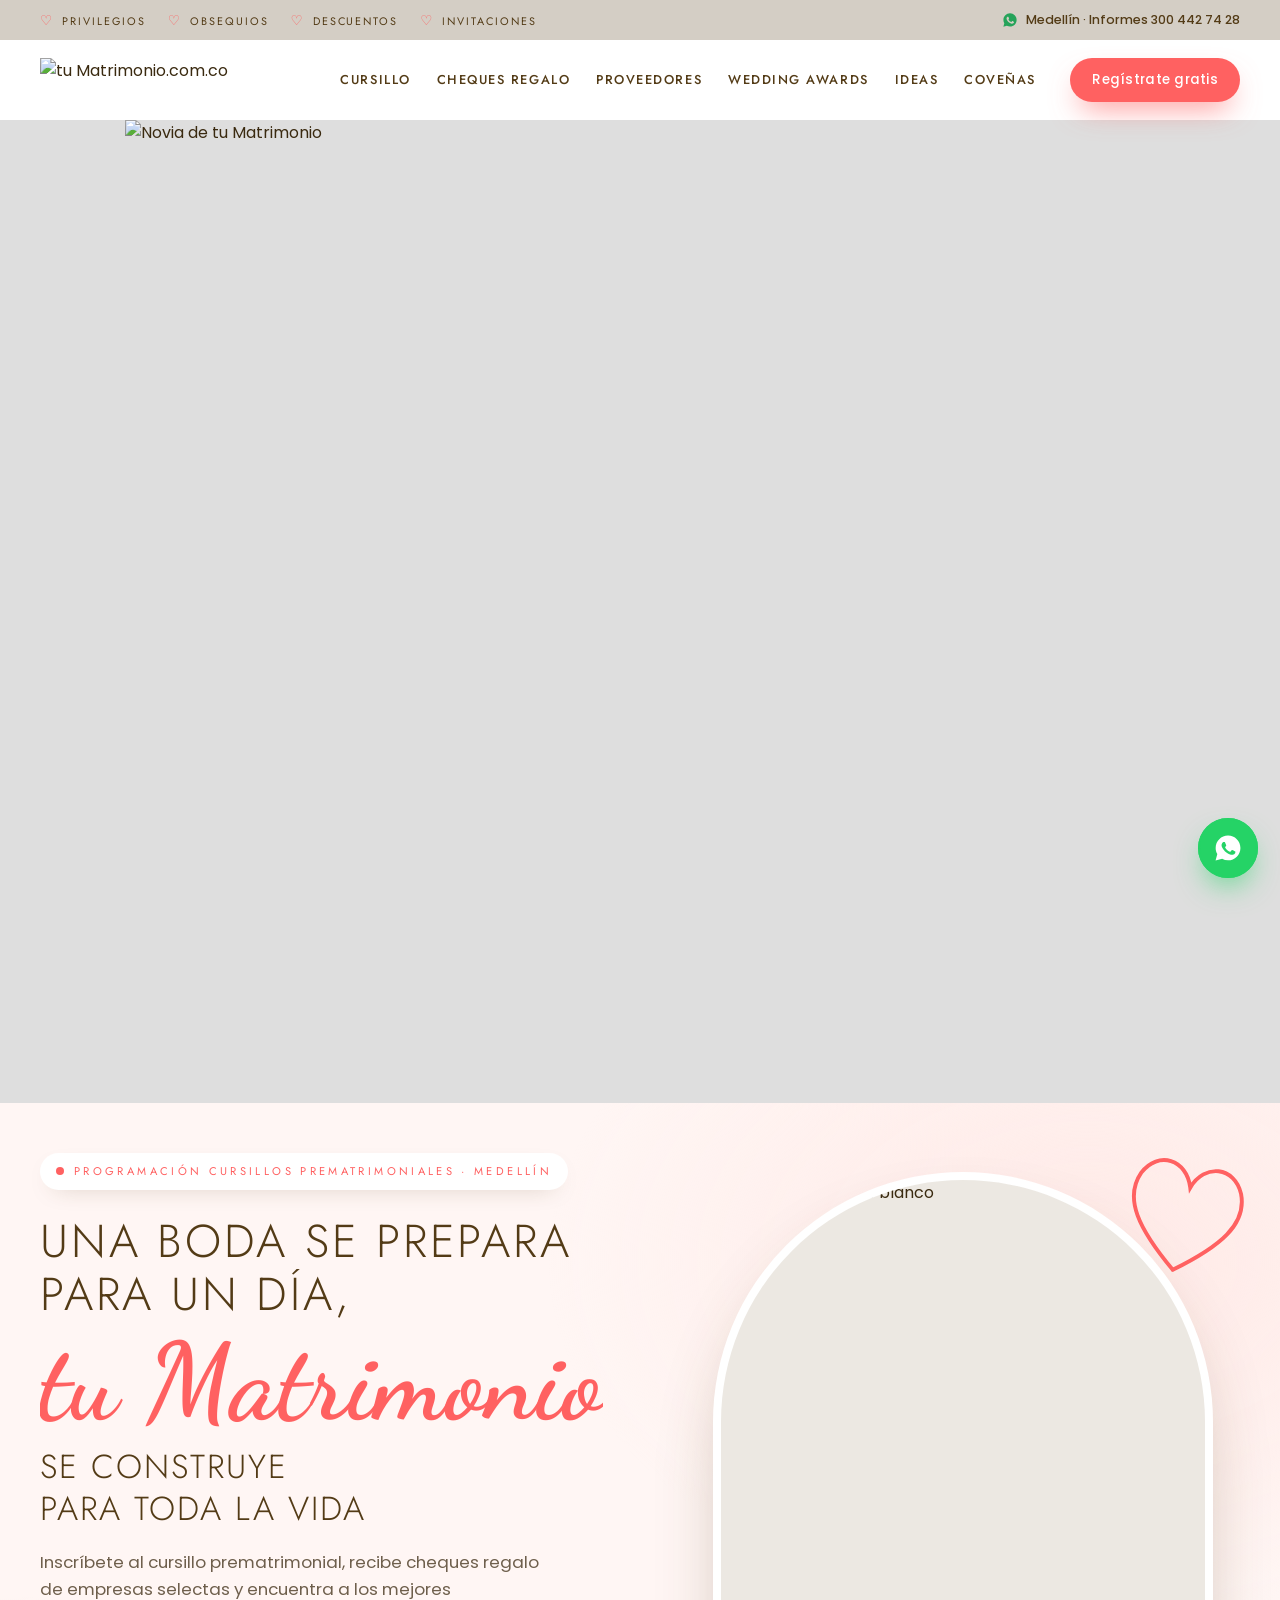
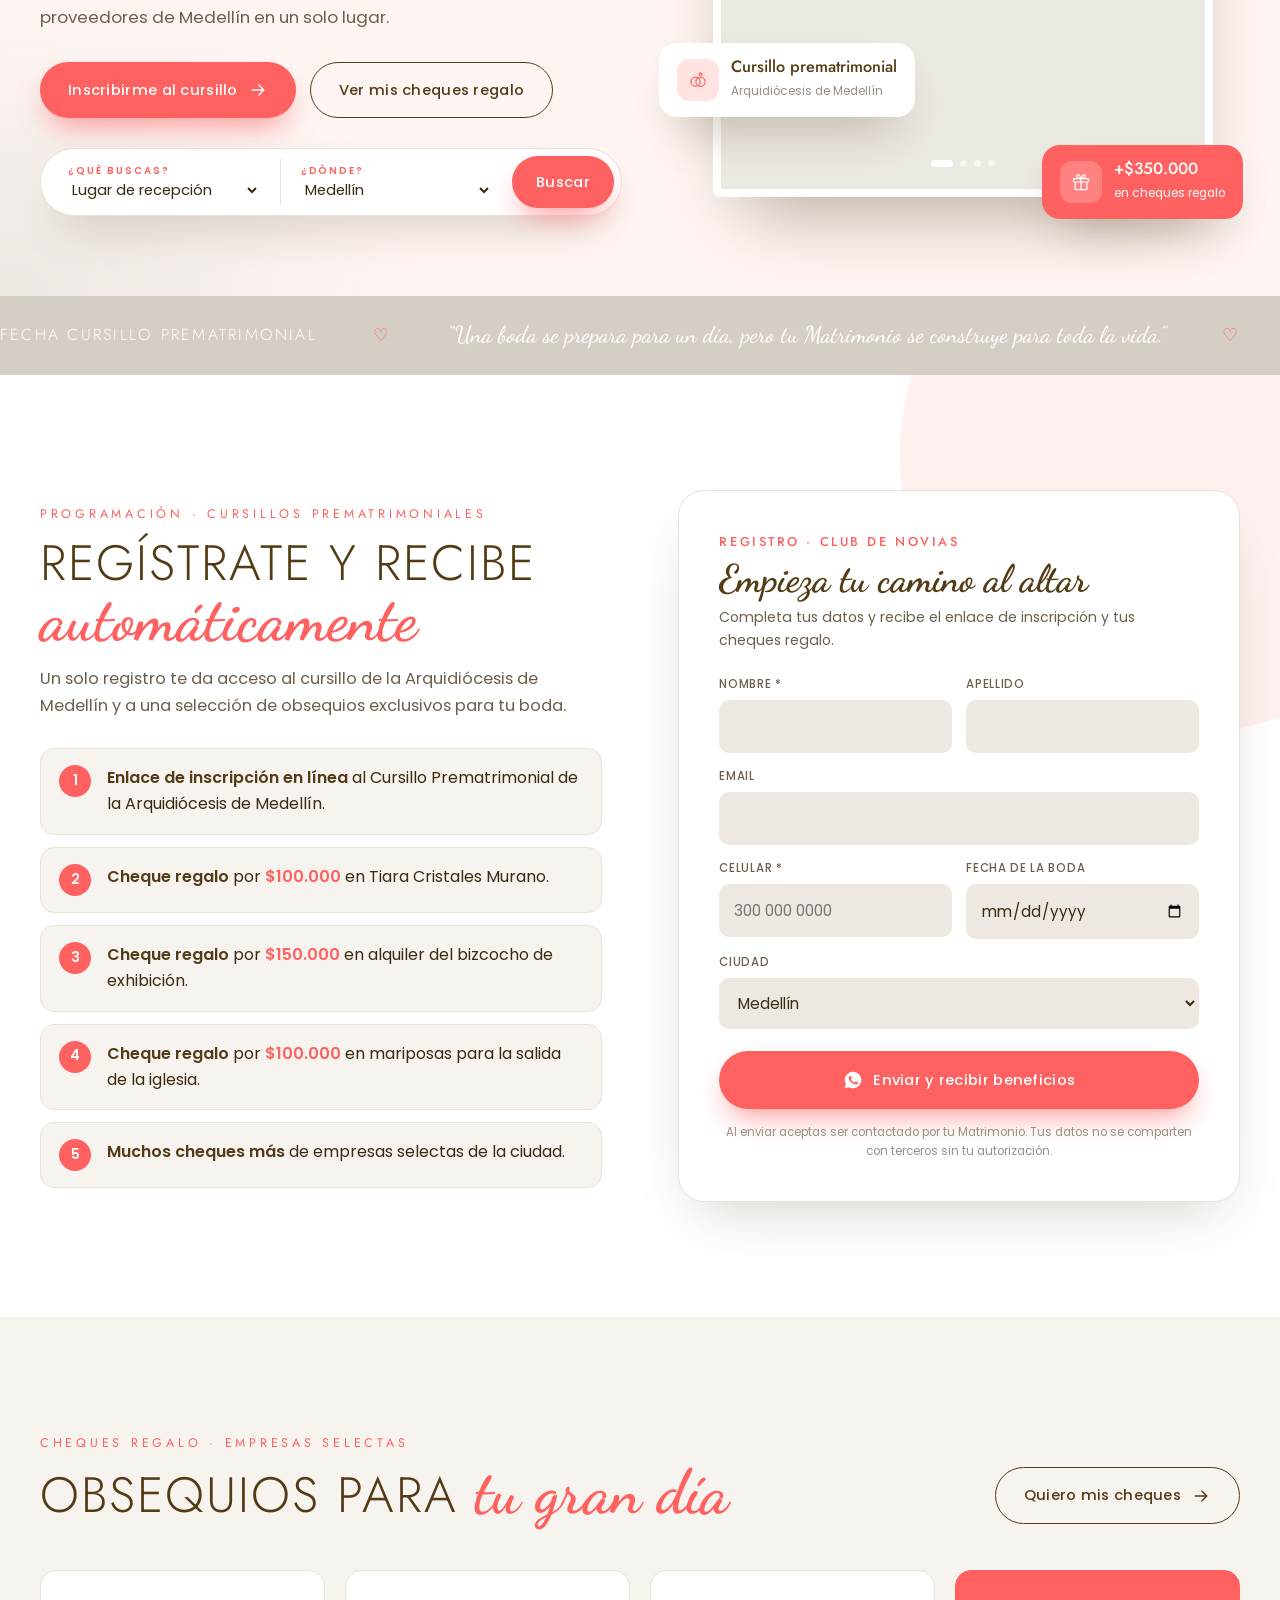
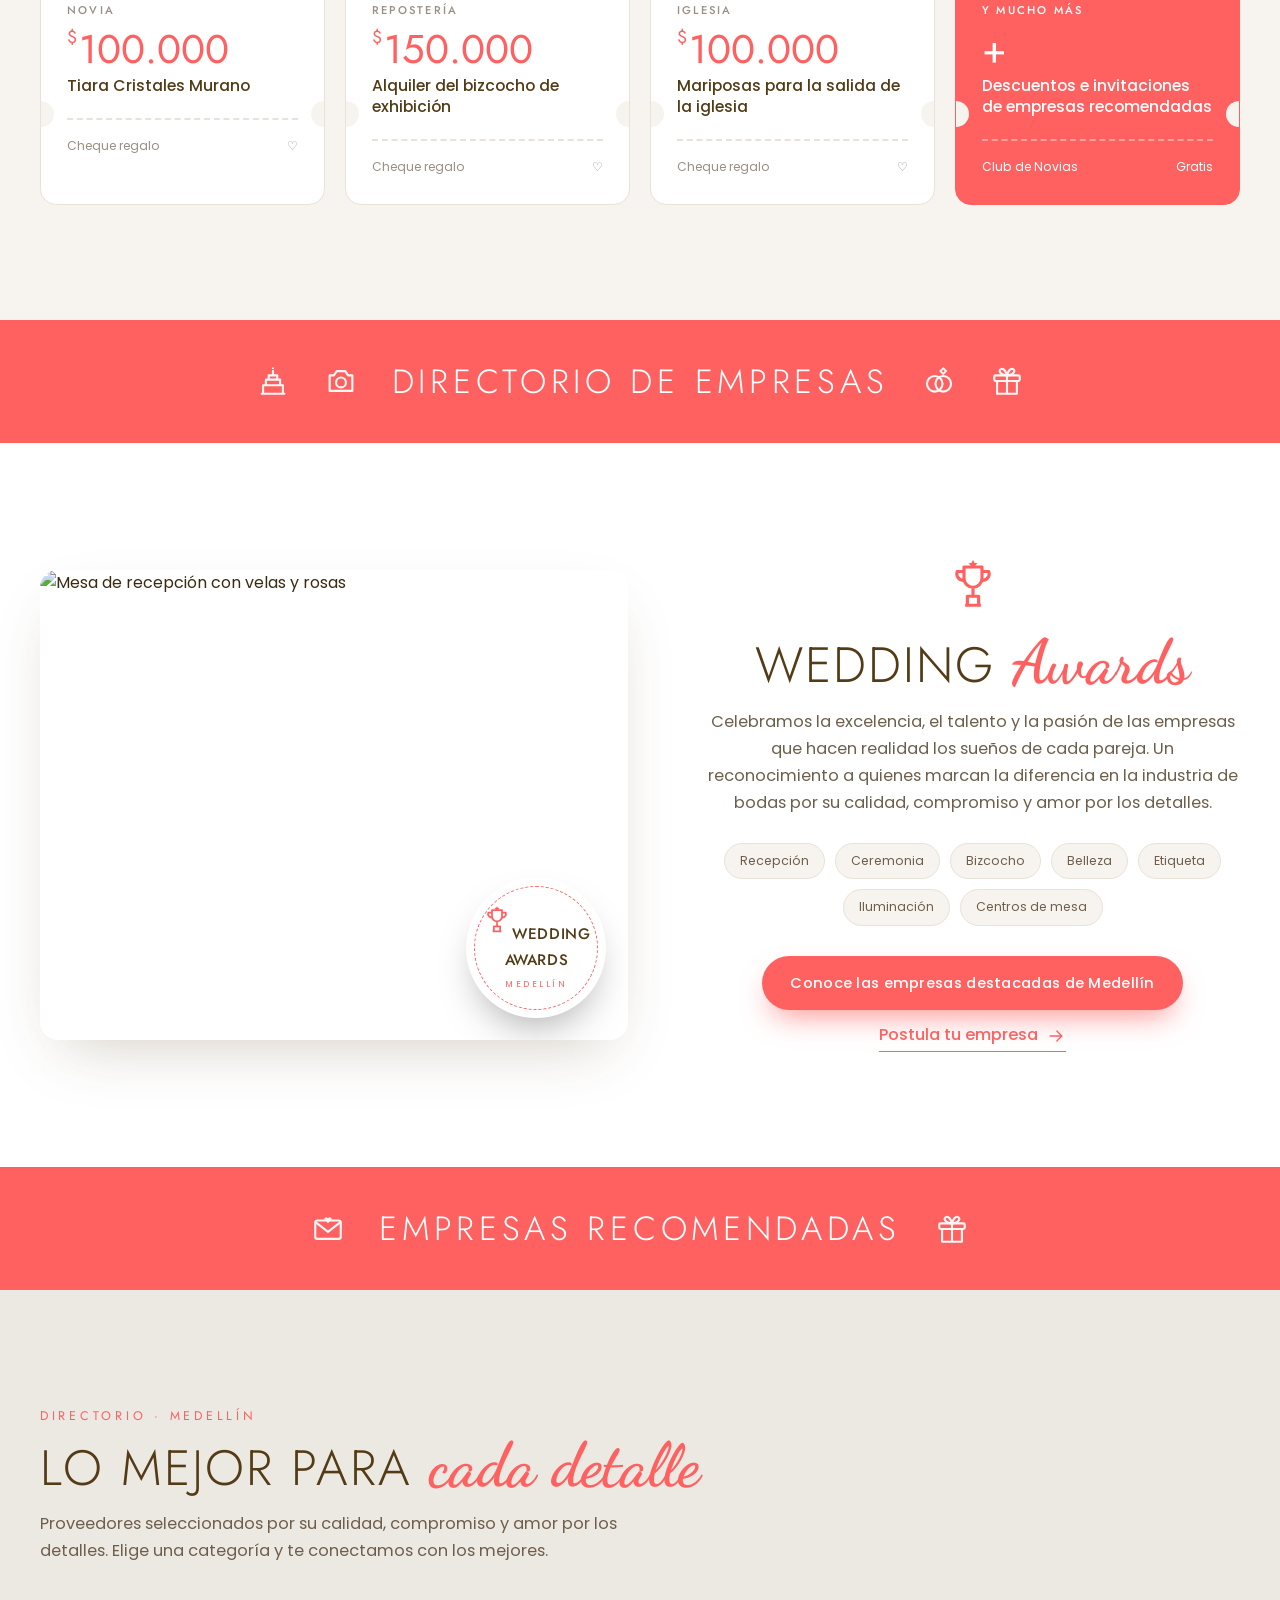
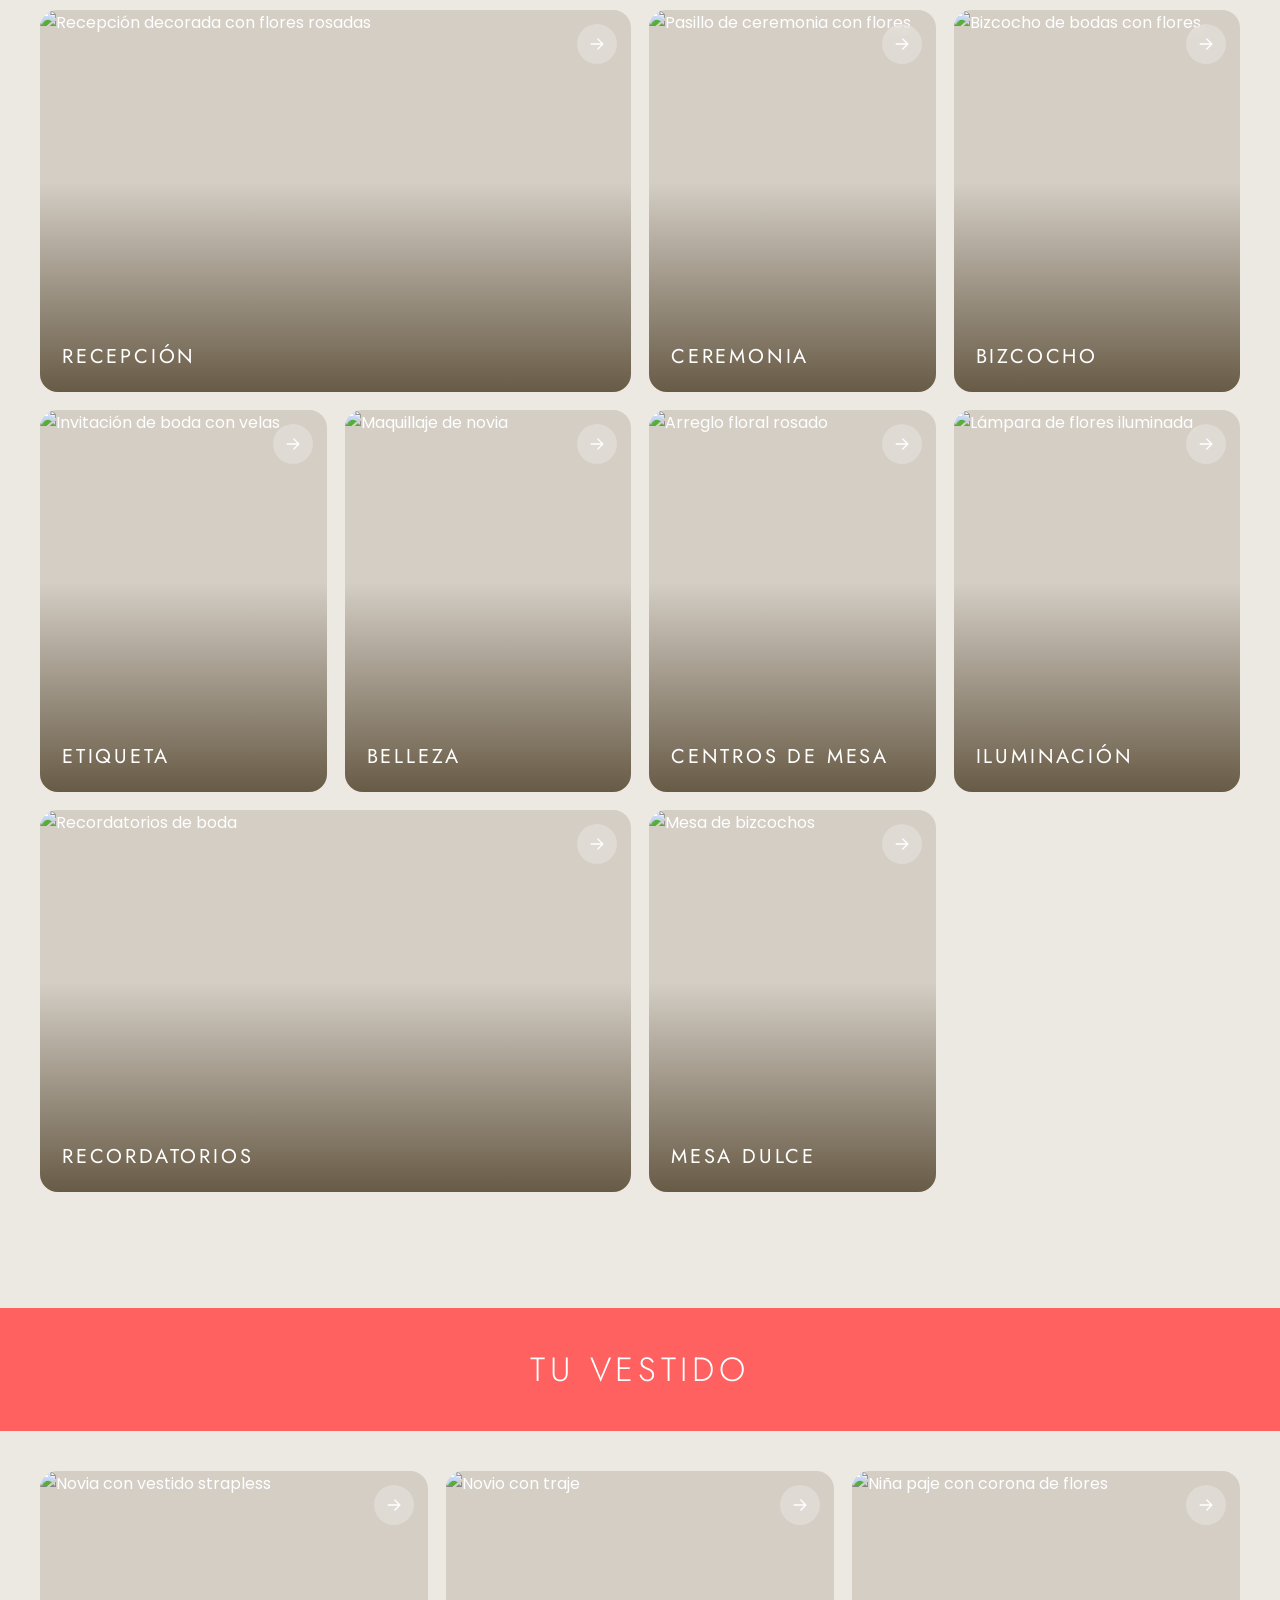
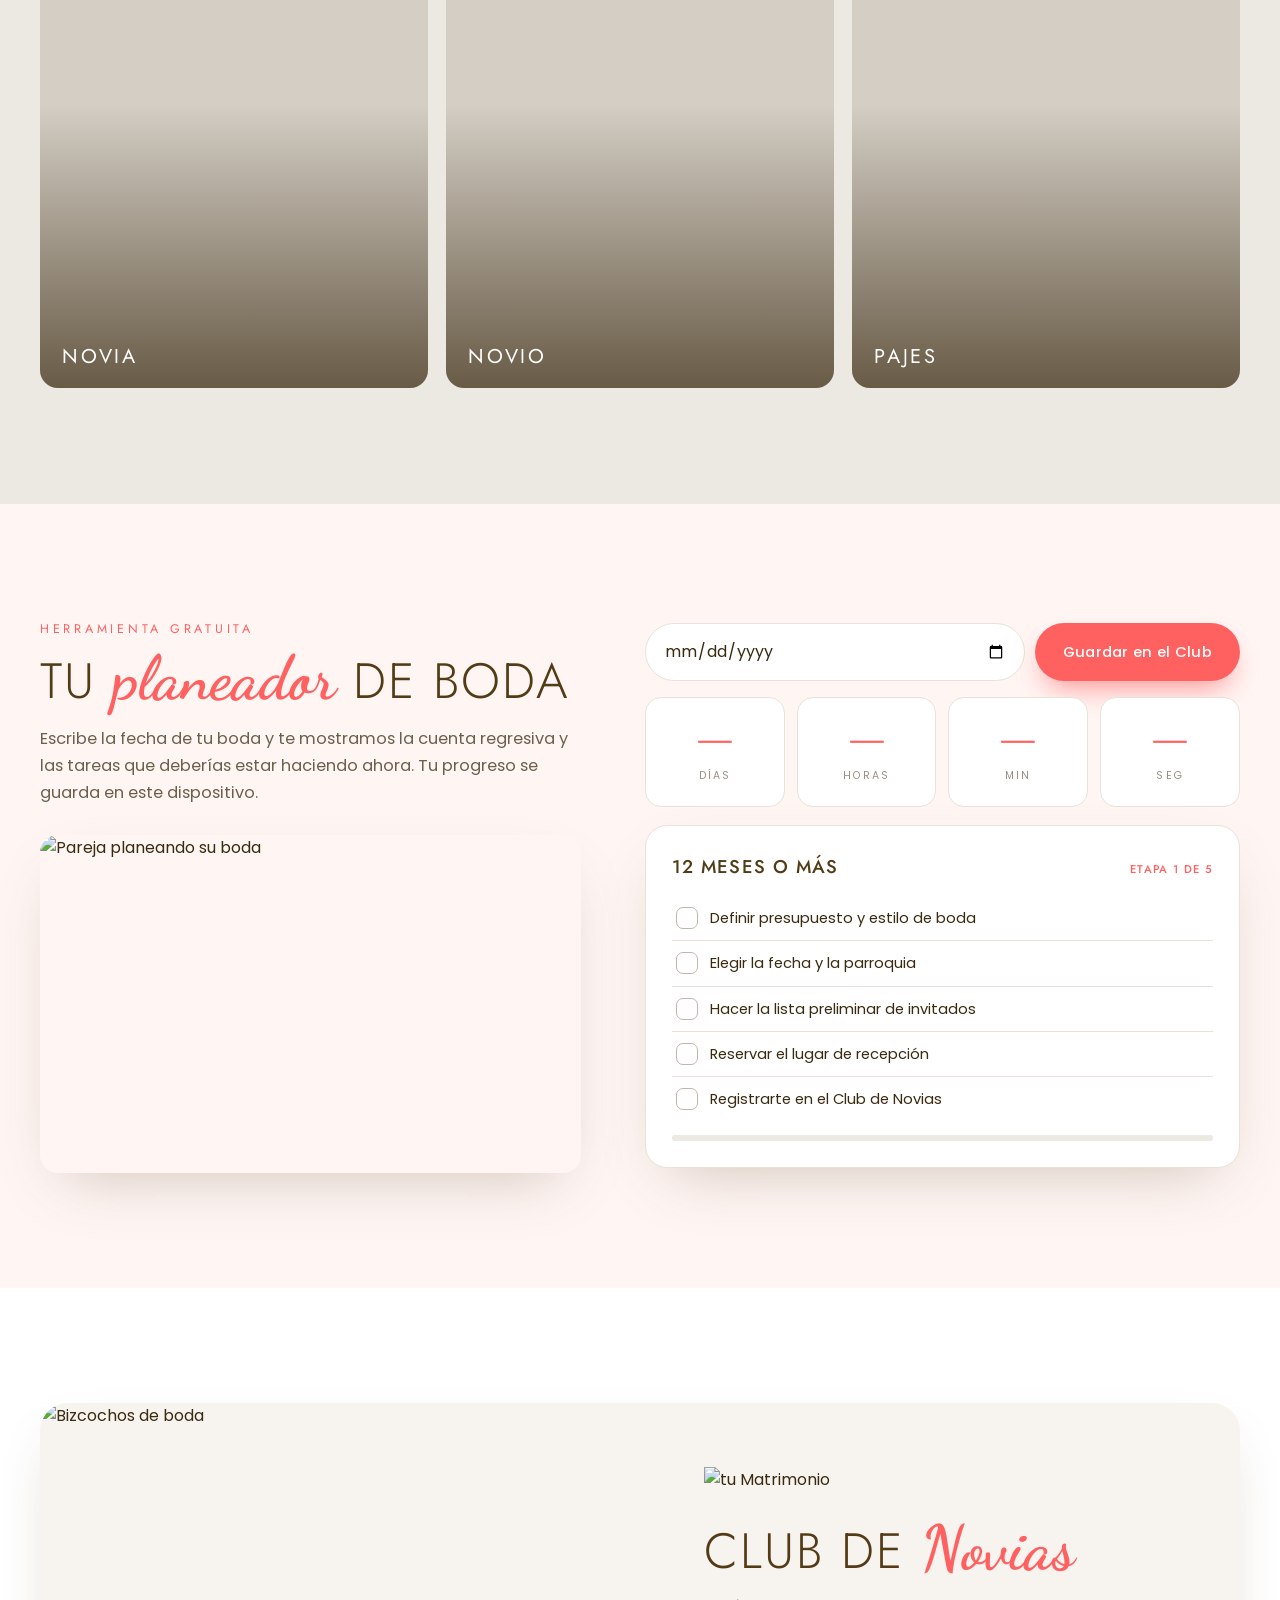
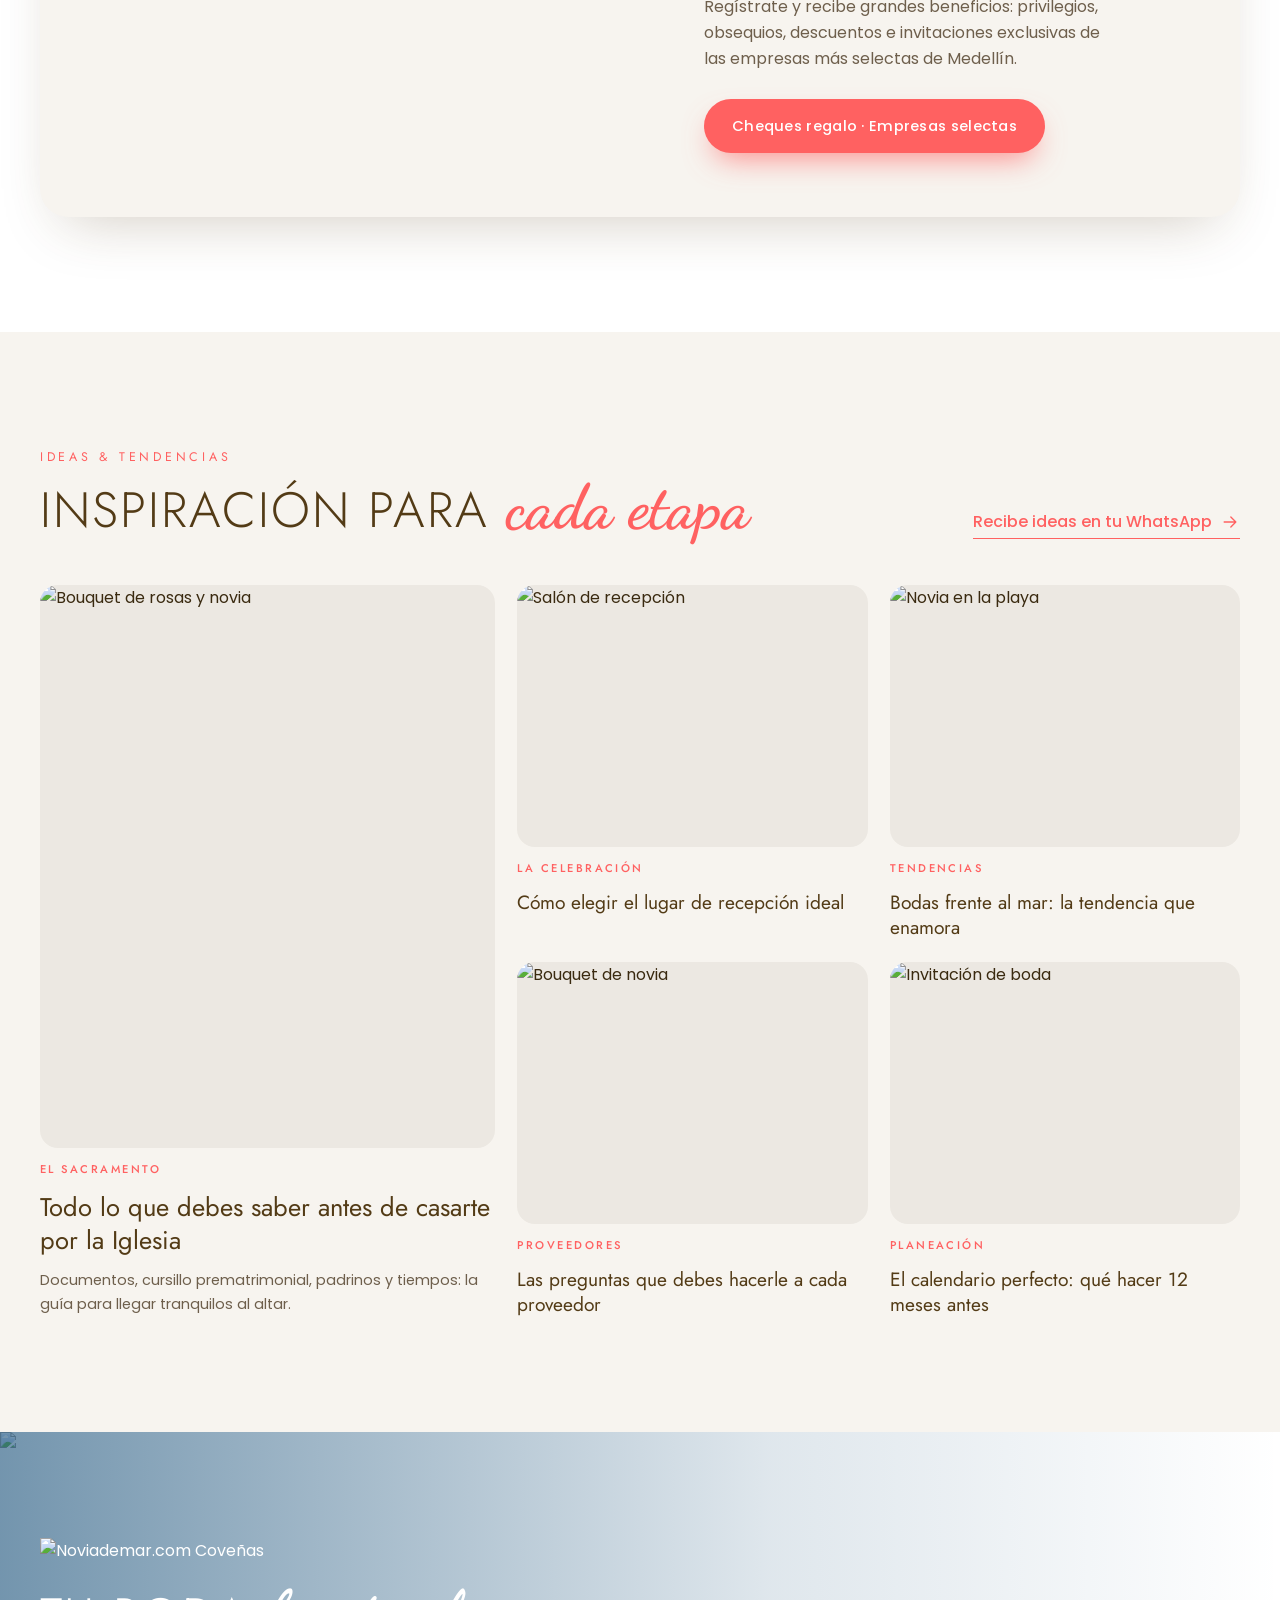
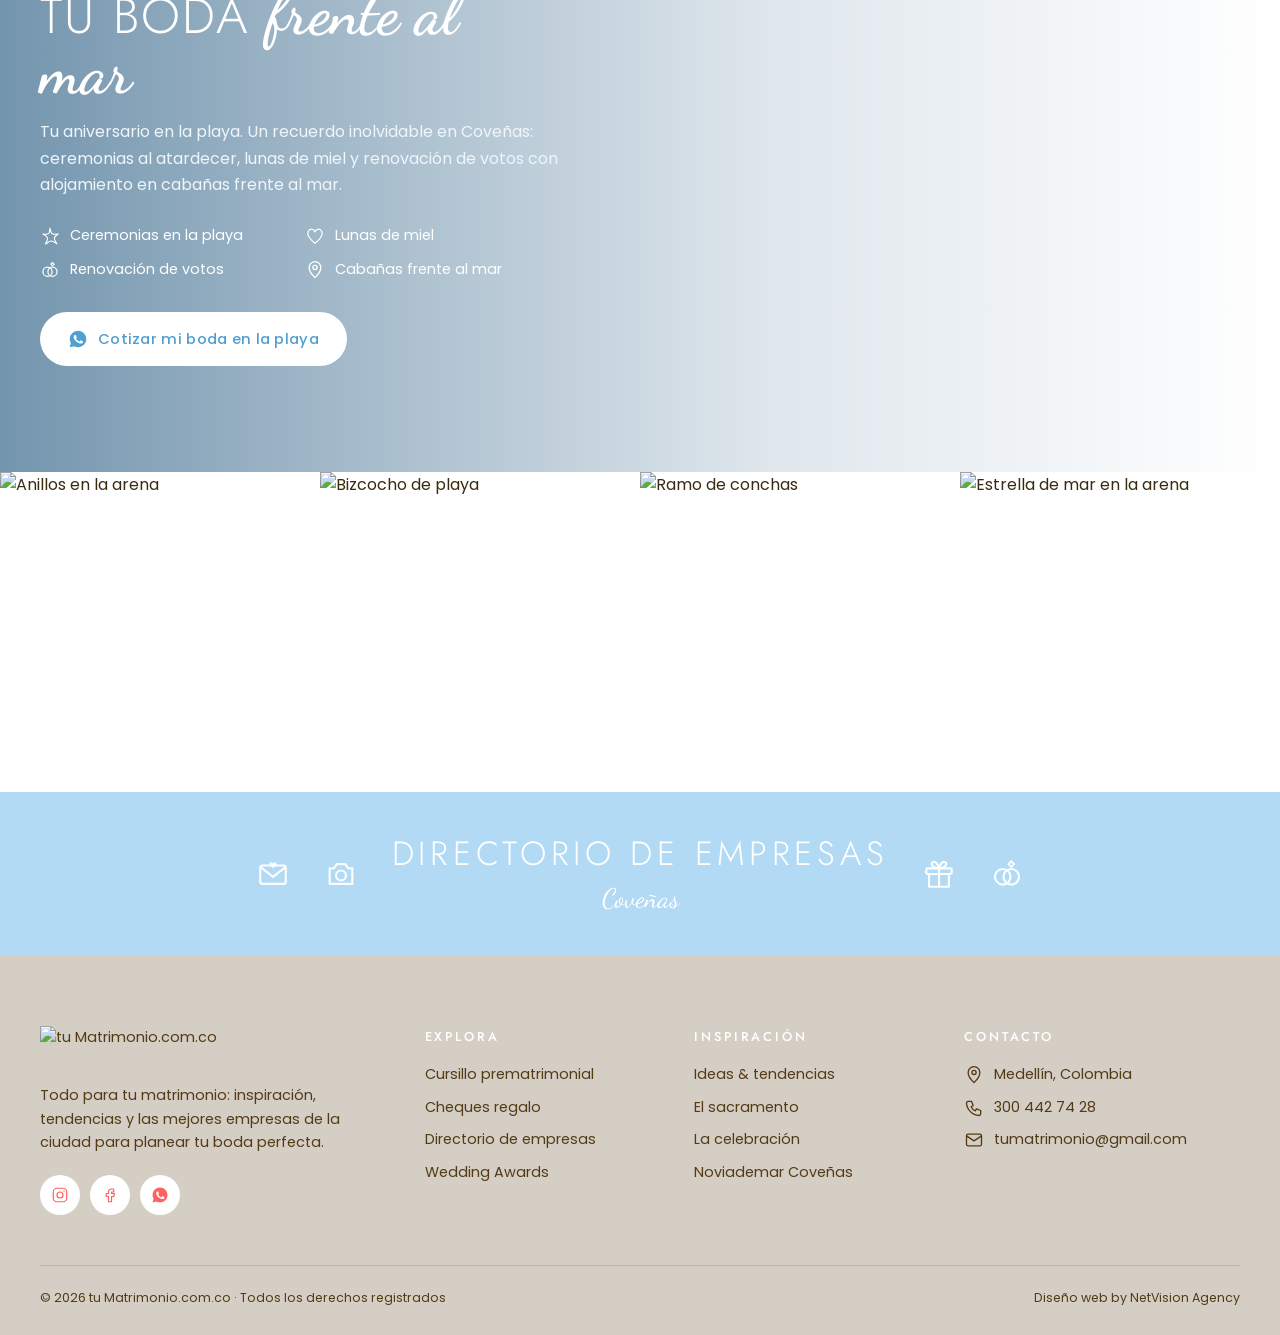
==== commit 131a1936: "Novia original de portada; CSS y JS en archivos Co-Authored-By: Claude Opus 5.5 <noreply@anthropic.c" ====
--- a/index.html
+++ b/index.html
@@ -21,369 +21,7 @@
 <script type="application/ld+json">
 {"@context":"https://schema.org","@type":"Organization","name":"tu Matrimonio","url":"https://www.tumatrimonio.com.co","email":"tumatrimonio@gmail.com","telephone":"+57 300 442 7428","areaServed":"Medellín, Colombia","slogan":"Una boda se prepara para un día, pero tu matrimonio se construye para toda la vida."}
 </script>
-<style>
-:root{
-  --coral:#ff6161; --coral-d:#ec4b4d; --coral-l:#ffe4e2; --blush:#fff6f4;
-  --taupe:#d4cec5; --taupe-d:#bfb7ab; --taupe-l:#ece8e2; --sand:#f7f4ef;
-  --brown:#533b16; --ink:#3a2a10; --ink-2:#6e5f4c; --muted:#9a8f84; --line:#e8e2d9;
-  --sky:#b3daf5; --sky-d:#4f9fd3; --white:#fff;
-  --title:'Jost','Futura',system-ui,sans-serif; --sans:'Poppins',system-ui,sans-serif; --script:'Dancing Script',cursive;
-  --r:18px; --shadow:0 24px 60px -24px rgba(83,59,22,.28); --ease:cubic-bezier(.2,.7,.2,1);
-}
-*{box-sizing:border-box;margin:0;padding:0}
-html{scroll-behavior:smooth;scroll-padding-top:90px}
-body{font-family:var(--sans);color:var(--ink);background:#fff;font-size:16px;line-height:1.65;-webkit-font-smoothing:antialiased;overflow-x:hidden}
-body.lock{overflow:hidden}
-img{display:block;max-width:100%}
-a{color:inherit;text-decoration:none}
-button,input,select{font:inherit}
-.wrap{width:min(1200px,100% - 40px);margin-inline:auto}
-.eyebrow{font-family:var(--title);font-size:.78rem;letter-spacing:.3em;text-transform:uppercase;font-weight:400;color:var(--coral)}
-.h2{font-family:var(--title);font-weight:300;font-size:clamp(1.9rem,4vw,3.1rem);line-height:1.12;letter-spacing:.04em;text-transform:uppercase;color:var(--brown)}
-.h2 em{font-family:var(--script);font-style:normal;text-transform:none;letter-spacing:0;color:var(--coral);font-weight:700;font-size:1.25em;line-height:.9}
-.lead{color:var(--ink-2);font-size:1.02rem;max-width:60ch}
-.sec{padding:clamp(70px,9vw,120px) 0}
-.sec-head{display:flex;justify-content:space-between;align-items:end;gap:24px;margin-bottom:46px;flex-wrap:wrap}
-.sec-head .lead{margin-top:14px}
-.btn{display:inline-flex;align-items:center;gap:10px;padding:15px 28px;border-radius:999px;font-weight:500;font-size:.92rem;border:0;cursor:pointer;letter-spacing:.02em;transition:transform .3s var(--ease),box-shadow .3s,background .3s,color .3s}
-.btn:hover{transform:translateY(-2px)}
-.btn-coral{background:var(--coral);color:#fff;box-shadow:0 14px 30px -10px rgba(255,97,97,.75)}
-.btn-coral:hover{background:var(--coral-d)}
-.btn-white{background:#fff;color:var(--coral)}
-.btn-line{border:1px solid var(--brown);color:var(--brown);background:transparent}
-.btn-line:hover{background:var(--brown);color:#fff}
-.btn-sky{background:#fff;color:var(--sky-d)}
-.link-arrow{font-weight:500;color:var(--coral);display:inline-flex;gap:8px;align-items:center;border-bottom:1px solid currentColor;padding-bottom:2px}
-.link-arrow:hover{color:var(--brown)}
-svg.i{width:20px;height:20px;flex:none}
-
-/* Reveal */
-.rv{opacity:0;transform:translateY(28px);transition:opacity .9s var(--ease),transform .9s var(--ease)}
-.rv.in{opacity:1;transform:none}
-.rv.d1{transition-delay:.1s}.rv.d2{transition-delay:.2s}.rv.d3{transition-delay:.3s}.rv.d4{transition-delay:.4s}
-
-/* ===== SPLASH ===== */
-#splash{position:fixed;inset:0;z-index:100;display:none;pointer-events:auto;cursor:pointer}
-.js #splash{display:block}
-#splash .layer{position:absolute;inset:0;transition:transform 1s cubic-bezier(.77,0,.18,1)}
-#splash .l1{background:var(--coral)}
-#splash .l2{background:#fff;display:grid;place-items:center}
-#splash.out .l2{transform:translateY(-100%)}
-#splash.out .l1{transform:translateY(-100%);transition-delay:.18s}
-#splash.gone{display:none}
-.sp-box{display:flex;flex-direction:column;align-items:center;gap:22px;padding:20px}
-.sp-heart{width:96px;height:96px}
-.sp-heart path{fill:none;stroke:var(--coral);stroke-width:3.2;stroke-linecap:round;stroke-linejoin:round;stroke-dasharray:300;stroke-dashoffset:300;animation:draw 1.3s var(--ease) .15s forwards}
-@keyframes draw{to{stroke-dashoffset:0}}
-.sp-logo{width:min(380px,78vw);clip-path:inset(0 100% 0 0);animation:wipe 1s var(--ease) .8s forwards}
-@keyframes wipe{to{clip-path:inset(0 0 0 0)}}
-.sp-tag{font-family:var(--title);letter-spacing:.35em;text-transform:uppercase;font-size:.72rem;color:var(--muted);opacity:0;animation:fade .8s ease 1.4s forwards}
-@keyframes fade{to{opacity:1}}
-
-/* Top bar */
-.topbar{background:var(--taupe);color:var(--brown);font-size:.78rem}
-.topbar .wrap{display:flex;justify-content:space-between;align-items:center;height:40px;gap:16px}
-.topbar .perks{display:flex;gap:22px;letter-spacing:.18em;text-transform:uppercase;font-size:.68rem;font-family:var(--title)}
-.topbar .perks span::before{content:"♡";color:var(--coral);margin-right:8px;font-size:.85rem}
-.topbar a{display:inline-flex;gap:8px;align-items:center;font-weight:500}
-
-/* Nav */
-.nav{position:sticky;top:0;z-index:50;background:rgba(255,255,255,.92);backdrop-filter:blur(14px);transition:box-shadow .4s}
-.nav.solid{box-shadow:0 1px 0 var(--line),0 10px 30px -20px rgba(83,59,22,.25)}
-.nav .wrap{display:flex;align-items:center;justify-content:space-between;height:80px;gap:20px}
-.logo img{height:44px;width:auto}
-.menu{display:flex;gap:26px;font-family:var(--title);font-size:.8rem;letter-spacing:.12em;text-transform:uppercase;font-weight:500;color:var(--brown)}
-.menu a{position:relative;padding:6px 0;white-space:nowrap}
-.menu a::after{content:"";position:absolute;left:0;bottom:0;width:100%;height:1.5px;background:var(--coral);transform:scaleX(0);transform-origin:right;transition:transform .4s var(--ease)}
-.menu a:hover{color:var(--coral)}
-.menu a:hover::after{transform:scaleX(1);transform-origin:left}
-.nav .btn{padding:11px 22px;font-size:.84rem}
-.burger{display:none;width:44px;height:44px;border:0;background:transparent;cursor:pointer}
-.burger span{display:block;width:24px;height:2px;background:var(--brown);margin:5px auto}
-.mobile{position:fixed;inset:0;background:#fff;z-index:60;display:flex;flex-direction:column;padding:24px;transform:translateX(100%);transition:transform .5s var(--ease)}
-.mobile.open{transform:none}
-.mobile .top{display:flex;justify-content:space-between;align-items:center}
-.mobile .top img{height:38px}
-.mobile .close{font-size:2.2rem;background:none;border:0;cursor:pointer;line-height:1;color:var(--brown)}
-.mobile nav{display:flex;flex-direction:column;margin-top:30px}
-.mobile nav a{font-family:var(--title);text-transform:uppercase;letter-spacing:.1em;font-size:1.25rem;padding:16px 0;border-bottom:1px solid var(--line);color:var(--brown)}
-.mobile .btn{margin-top:30px;justify-content:center}
-
-/* ===== HERO ===== */
-.hero{position:relative;overflow:hidden;background:radial-gradient(900px 600px at 85% 20%,#ffe9e6 0%,transparent 60%),radial-gradient(700px 500px at 0% 100%,var(--taupe-l) 0%,transparent 60%),var(--blush)}
-.hero .wrap{display:grid;grid-template-columns:1.05fr 1fr;gap:clamp(30px,5vw,70px);align-items:center;min-height:calc(100svh - 120px);padding:50px 0 80px;position:relative;z-index:2}
-.hero .eyebrow{display:inline-flex;align-items:center;gap:10px;background:#fff;padding:9px 16px;border-radius:999px;box-shadow:0 8px 24px -14px rgba(83,59,22,.4);font-size:.7rem}
-.hero .eyebrow i{width:8px;height:8px;border-radius:50%;background:var(--coral);box-shadow:0 0 0 0 rgba(255,97,97,.6);animation:ping 1.8s infinite}
-@keyframes ping{70%{box-shadow:0 0 0 10px rgba(255,97,97,0)}100%{box-shadow:0 0 0 0 rgba(255,97,97,0)}}
-.hero h1{margin:26px 0 18px;color:var(--brown)}
-.hero h1 .l1{display:block;font-family:var(--title);font-weight:300;text-transform:uppercase;letter-spacing:.06em;font-size:clamp(1.7rem,3.6vw,3rem);line-height:1.1}
-.hero h1 .l2{display:block;font-family:var(--script);color:var(--coral);font-weight:700;font-size:clamp(3.2rem,8.4vw,7rem);line-height:.95;margin-top:10px}
-.hero h1 .l3{display:block;font-family:var(--title);font-weight:300;text-transform:uppercase;letter-spacing:.06em;font-size:clamp(1.3rem,2.6vw,2.1rem);line-height:1.2;margin-top:6px}
-.w{display:inline-block;overflow:hidden;vertical-align:bottom;padding-bottom:.06em}
-.w>span{display:inline-block;transform:translateY(110%);transition:transform 1s var(--ease)}
-.ready .w>span{transform:none}
-.hero p.sub{font-size:1.05rem;max-width:46ch;color:var(--ink-2)}
-.hero .ctas{display:flex;gap:14px;margin-top:30px;flex-wrap:wrap}
-.hero .h-in{opacity:0;transform:translateY(20px);transition:opacity 1s var(--ease),transform 1s var(--ease)}
-.ready .hero .h-in{opacity:1;transform:none}
-.search{margin-top:30px;background:#fff;border-radius:999px;padding:7px;display:flex;align-items:center;max-width:600px;box-shadow:0 22px 50px -24px rgba(83,59,22,.45);border:1px solid var(--line)}
-.search label{flex:1;display:flex;flex-direction:column;padding:4px 20px;border-right:1px solid var(--line);min-width:0}
-.search label:last-of-type{border-right:0}
-.search label span{font-size:.62rem;letter-spacing:.2em;text-transform:uppercase;color:var(--coral);font-weight:600}
-.search select{border:0;background:transparent;font-size:.92rem;color:var(--ink);outline:none;cursor:pointer;width:100%}
-.search .btn{padding:14px 24px}
-
-/* Hero visual */
-.visual{position:relative;justify-self:center;width:min(500px,100%);opacity:0;transform:scale(.94);transition:opacity 1.2s var(--ease) .2s,transform 1.4s var(--ease) .2s}
-.ready .visual{opacity:1;transform:none}
-.arch{position:relative;aspect-ratio:4/5;border-radius:999px 999px 26px 26px;overflow:hidden;box-shadow:0 40px 80px -30px rgba(83,59,22,.45);border:8px solid #fff;background:var(--taupe-l)}
-.arch img{position:absolute;inset:0;width:100%;height:100%;object-fit:cover;opacity:0;transform:scale(1.12);transition:opacity 1.4s ease,transform 7s ease-out}
-.arch img.on{opacity:1;transform:scale(1)}
-.v-heart{position:absolute;width:150px;right:-46px;top:-30px;z-index:3;transform:rotate(12deg)}
-.v-heart path{fill:none;stroke:var(--coral);stroke-width:2.6;stroke-linecap:round;stroke-dasharray:300;stroke-dashoffset:300}
-.ready .v-heart path{animation:draw 1.8s var(--ease) .9s forwards}
-.chip{position:absolute;z-index:4;background:#fff;border-radius:18px;box-shadow:0 24px 50px -20px rgba(83,59,22,.4);padding:14px 18px;display:flex;gap:12px;align-items:center;animation:float 6s ease-in-out infinite}
-.chip b{display:block;font-family:var(--title);font-weight:500;color:var(--brown);font-size:1.02rem;line-height:1.2}
-.chip small{color:var(--muted);font-size:.74rem}
-.chip .ic{width:42px;height:42px;border-radius:12px;background:var(--coral-l);color:var(--coral);display:grid;place-items:center;flex:none}
-.chip.c1{left:-54px;bottom:80px}
-.chip.c2{right:-30px;bottom:-22px;animation-delay:-3s;background:var(--coral);color:#fff}
-.chip.c2 b,.chip.c2 small{color:#fff}
-.chip.c2 .ic{background:rgba(255,255,255,.2);color:#fff}
-@keyframes float{50%{transform:translateY(-10px)}}
-.dots{position:absolute;left:50%;bottom:22px;transform:translateX(-50%);display:flex;gap:7px;z-index:3}
-.dots i{width:7px;height:7px;border-radius:9px;background:rgba(255,255,255,.6);transition:width .4s,background .4s}
-.dots i.on{width:22px;background:#fff}
-/* floating hearts */
-.hearts{position:absolute;inset:0;z-index:1;pointer-events:none;overflow:hidden}
-.hearts span{position:absolute;bottom:-40px;color:var(--coral);opacity:0;animation:rise linear infinite}
-@keyframes rise{0%{transform:translateY(0) rotate(0);opacity:0}10%{opacity:.5}100%{transform:translateY(-110vh) rotate(40deg);opacity:0}}
-
-/* Taupe quote band */
-.band{background:var(--taupe);color:#fff;overflow:hidden;padding:20px 0}
-.band .track{display:flex;gap:56px;width:max-content;animation:mq 45s linear infinite;font-family:var(--title);font-weight:300;letter-spacing:.14em;text-transform:uppercase;font-size:1rem;align-items:center}
-.band .track span{display:inline-flex;align-items:center;gap:56px;white-space:nowrap}
-.band .track span::after{content:"♡";color:var(--coral);font-size:1.1rem}
-.band .track .q{font-family:var(--script);text-transform:none;letter-spacing:0;font-size:1.45rem;font-weight:500}
-@keyframes mq{to{transform:translateX(-50%)}}
-
-/* Coral title bands (como la original) */
-.cband{background:var(--coral);color:#fff;padding:34px 0;text-align:center;position:relative}
-.cband .wrap{display:flex;align-items:center;justify-content:center;gap:clamp(14px,3vw,34px);flex-wrap:wrap}
-.cband h2{font-family:var(--title);font-weight:300;letter-spacing:.14em;text-transform:uppercase;font-size:clamp(1.3rem,3vw,2.1rem)}
-.cband h2 small{display:block;font-family:var(--script);text-transform:none;letter-spacing:0;font-size:.8em;margin-top:-4px}
-.cband svg{width:34px;height:34px;opacity:.95}
-.cband.sky{background:var(--sky)}
-
-/* Cursillo */
-.cursillo{background:#fff;position:relative;overflow:hidden}
-.cursillo::before{content:"";position:absolute;width:560px;height:560px;border-radius:50%;background:var(--coral-l);opacity:.5;top:-200px;right:-180px}
-.cur-grid{display:grid;grid-template-columns:1fr 1fr;gap:clamp(36px,6vw,90px);align-items:center;position:relative}
-.steps{list-style:none;margin:28px 0 0;display:grid;gap:12px}
-.steps li{display:flex;gap:16px;align-items:flex-start;padding:16px 18px;border-radius:14px;background:var(--sand);border:1px solid var(--line);transition:transform .4s var(--ease),border-color .4s}
-.steps li:hover{transform:translateX(6px);border-color:var(--coral)}
-.steps .n{flex:none;width:32px;height:32px;border-radius:50%;background:var(--coral);color:#fff;display:grid;place-items:center;font-size:.85rem;font-weight:600}
-.steps b{font-weight:600;color:var(--brown)}
-.steps .amt{color:var(--coral);font-weight:600;white-space:nowrap}
-.form-card{background:#fff;border:1px solid var(--line);border-radius:26px;padding:clamp(26px,4vw,40px);box-shadow:var(--shadow);position:relative}
-.form-card .ttl{font-family:var(--title);color:var(--coral);letter-spacing:.2em;text-transform:uppercase;font-size:.8rem;font-weight:500}
-.form-card h3{font-family:var(--script);color:var(--brown);font-size:2.4rem;font-weight:700;line-height:1.1;margin-top:6px}
-.form-card .note{font-size:.88rem;color:var(--ink-2);margin:6px 0 22px}
-.fgrid{display:grid;grid-template-columns:1fr 1fr;gap:14px}
-.field{display:flex;flex-direction:column;gap:6px}
-.field.full{grid-column:1/-1}
-.field label{font-size:.72rem;font-weight:500;letter-spacing:.06em;text-transform:uppercase;color:var(--ink-2)}
-.field input,.field select{border:1px solid transparent;background:#ede9e2;border-radius:10px;padding:13px 14px;font-size:.95rem;color:var(--ink);outline:none;transition:border .25s,box-shadow .25s,background .25s;width:100%}
-.field input:focus,.field select:focus{background:#fff;border-color:var(--coral);box-shadow:0 0 0 4px rgba(255,97,97,.16)}
-.form-card .btn{width:100%;justify-content:center;margin-top:22px;padding:17px}
-.form-card .legal{font-size:.72rem;color:var(--muted);margin-top:14px;text-align:center}
-.ok{display:none;text-align:center;padding:30px 0}
-.ok.show{display:block}
-.ok .ring{width:72px;height:72px;border-radius:50%;background:var(--coral-l);display:grid;place-items:center;margin:0 auto 18px;color:var(--coral)}
-
-/* Cheques */
-.cheques{background:var(--sand)}
-.cheq-grid{display:grid;grid-template-columns:repeat(4,1fr);gap:20px}
-.cheq{position:relative;background:#fff;border-radius:16px;padding:30px 26px 26px;border:1px solid var(--line);transition:transform .5s var(--ease),box-shadow .5s;overflow:hidden}
-.cheq:hover{transform:translateY(-6px);box-shadow:var(--shadow)}
-.cheq::before,.cheq::after{content:"";position:absolute;width:26px;height:26px;border-radius:50%;background:var(--sand);top:56%}
-.cheq::before{left:-13px}.cheq::after{right:-13px}
-.cheq .tag{font-family:var(--title);font-size:.7rem;letter-spacing:.2em;text-transform:uppercase;color:var(--muted);font-weight:500}
-.cheq .val{font-family:var(--title);font-size:2.5rem;color:var(--coral);font-weight:400;margin:10px 0 6px;line-height:1}
-.cheq .val small{font-size:1.1rem;vertical-align:top;margin-right:2px}
-.cheq h4{font-weight:500;font-size:.98rem;line-height:1.35;color:var(--brown)}
-.cheq .dash{border-top:2px dashed var(--line);margin:22px 0 16px}
-.cheq .foot{font-size:.76rem;color:var(--muted);display:flex;justify-content:space-between}
-.cheq.more{background:var(--coral);color:#fff;border-color:var(--coral)}
-.cheq.more .tag,.cheq.more .val,.cheq.more h4,.cheq.more .foot{color:#fff}
-.cheq.more .dash{border-color:rgba(255,255,255,.4)}
-
-/* Awards */
-.awards{background:#fff}
-.aw-grid{display:grid;grid-template-columns:1.1fr 1fr;gap:clamp(30px,6vw,80px);align-items:center}
-.aw-photo{position:relative;border-radius:var(--r);overflow:hidden;aspect-ratio:5/4;box-shadow:var(--shadow)}
-.aw-photo img{width:100%;height:100%;object-fit:cover}
-.aw-photo .seal{position:absolute;right:22px;bottom:22px;width:140px;height:140px;border-radius:50%;background:#fff;display:grid;place-items:center;text-align:center;box-shadow:0 20px 40px -14px rgba(0,0,0,.35)}
-.aw-photo .seal::before{content:"";position:absolute;inset:8px;border-radius:50%;border:1.5px dashed var(--coral);animation:spin 30s linear infinite}
-@keyframes spin{to{transform:rotate(360deg)}}
-.seal svg{width:30px;height:30px;color:var(--coral);margin:0 auto 4px}
-.seal b{font-family:var(--title);font-weight:500;color:var(--brown);font-size:.95rem;line-height:1.05;letter-spacing:.04em}
-.seal small{display:block;font-size:.55rem;letter-spacing:.28em;color:var(--coral);margin-top:4px}
-.aw-txt{text-align:center}
-.aw-txt .trophy{width:54px;height:54px;color:var(--coral);margin:0 auto 14px}
-.aw-txt .lead{margin:16px auto 0}
-.aw-cats{display:flex;flex-wrap:wrap;gap:10px;margin:26px 0 30px;justify-content:center}
-.aw-cats span{border:1px solid var(--line);padding:7px 15px;border-radius:999px;font-size:.78rem;color:var(--ink-2);background:var(--sand)}
-.aw-btns{display:flex;flex-direction:column;gap:12px;align-items:center}
-
-/* Categories */
-.cats-sec{background:var(--taupe-l)}
-.cats{display:grid;grid-template-columns:repeat(4,1fr);gap:18px}
-.cat{position:relative;border-radius:var(--r);overflow:hidden;aspect-ratio:3/4;color:#fff;isolation:isolate;background:var(--taupe)}
-.cat.wide{grid-column:span 2;aspect-ratio:auto}
-.cat img{position:absolute;inset:0;width:100%;height:100%;object-fit:cover;transition:transform 1.2s var(--ease);z-index:-2}
-.cat::after{content:"";position:absolute;inset:0;background:linear-gradient(0deg,rgba(58,42,16,.7),rgba(58,42,16,0) 55%);z-index:-1;transition:background .5s}
-.cat:hover img{transform:scale(1.07)}
-.cat:hover::after{background:linear-gradient(0deg,rgba(255,97,97,.85),rgba(255,97,97,.1) 70%)}
-.cat .meta{position:absolute;left:22px;right:22px;bottom:20px}
-.cat h3{font-family:var(--title);font-weight:400;font-size:1.25rem;letter-spacing:.14em;text-transform:uppercase;line-height:1.15}
-.cat p{font-size:.8rem;opacity:.9;margin-top:4px;max-height:0;overflow:hidden;transition:max-height .5s var(--ease)}
-.cat:hover p{max-height:60px}
-.cat .go{position:absolute;top:14px;right:14px;width:40px;height:40px;border-radius:50%;background:rgba(255,255,255,.25);backdrop-filter:blur(6px);display:grid;place-items:center;transition:.4s}
-.cat:hover .go{background:#fff;color:var(--coral);transform:rotate(-45deg)}
-.attire{display:grid;grid-template-columns:repeat(3,1fr);gap:18px}
-.attire .cat{aspect-ratio:3/4}
-
-/* Planner */
-.planner{background:var(--blush);position:relative;overflow:hidden}
-.pl-grid{display:grid;grid-template-columns:1fr 1.1fr;gap:clamp(30px,5vw,70px);align-items:center}
-.pl-grid .lead{margin-top:16px}
-.pl-photo{margin-top:28px;border-radius:var(--r);overflow:hidden;aspect-ratio:16/10;box-shadow:var(--shadow)}
-.pl-photo img{width:100%;height:100%;object-fit:cover}
-.date-in{display:flex;gap:10px;margin-bottom:16px;flex-wrap:wrap}
-.date-in input{flex:1;min-width:190px;padding:14px 18px;border-radius:999px;border:1px solid var(--line);background:#fff;color:var(--ink);outline:none}
-.date-in input:focus{border-color:var(--coral)}
-.count{display:grid;grid-template-columns:repeat(4,1fr);gap:12px;margin-bottom:18px}
-.count div{background:#fff;border:1px solid var(--line);border-radius:16px;padding:18px 8px;text-align:center}
-.count b{display:block;font-family:var(--title);font-size:clamp(1.9rem,4vw,2.8rem);font-weight:300;line-height:1;color:var(--coral)}
-.count span{font-size:.66rem;letter-spacing:.2em;text-transform:uppercase;color:var(--muted)}
-.tasks{background:#fff;border-radius:22px;padding:26px;border:1px solid var(--line);box-shadow:var(--shadow)}
-.tasks h4{font-family:var(--title);font-weight:500;font-size:1.15rem;letter-spacing:.06em;text-transform:uppercase;color:var(--brown);display:flex;justify-content:space-between;align-items:baseline;gap:10px}
-.tasks h4 small{font-size:.7rem;color:var(--coral);font-weight:500;letter-spacing:.12em}
-.tasks ul{list-style:none;margin-top:14px}
-.tasks li label{display:flex;gap:12px;align-items:center;padding:10px 4px;border-bottom:1px solid var(--line);cursor:pointer;font-size:.92rem}
-.tasks li:last-child label{border:0}
-.tasks input[type=checkbox]{appearance:none;width:22px;height:22px;border-radius:7px;border:1.5px solid var(--taupe-d);display:grid;place-items:center;flex:none;cursor:pointer;transition:.25s}
-.tasks input[type=checkbox]:checked{background:var(--coral);border-color:var(--coral)}
-.tasks input[type=checkbox]:checked::after{content:"";width:6px;height:11px;border:solid #fff;border-width:0 2px 2px 0;transform:rotate(45deg) translate(-1px,-1px)}
-.tasks input:checked+span{text-decoration:line-through;color:var(--muted)}
-.progress{height:6px;background:var(--taupe-l);border-radius:9px;margin-top:14px;overflow:hidden}
-.progress i{display:block;height:100%;width:0;background:var(--coral);transition:width .5s var(--ease)}
-
-/* Club */
-.club{background:#fff}
-.club-card{display:grid;grid-template-columns:1fr 1fr;border-radius:28px;overflow:hidden;box-shadow:var(--shadow);background:var(--sand)}
-.club-card .ph{position:relative;min-height:380px}
-.club-card .ph img{position:absolute;inset:0;width:100%;height:100%;object-fit:cover}
-.club-card .txt{padding:clamp(34px,5vw,64px);display:flex;flex-direction:column;justify-content:center;align-items:flex-start}
-.club-card .txt img{height:36px;margin-bottom:18px}
-.club-card p{color:var(--ink-2);margin:14px 0 26px;max-width:42ch}
-
-/* Inspiration */
-.insp{background:var(--sand)}
-.insp-grid{display:grid;grid-template-columns:1.3fr 1fr 1fr;gap:22px}
-.post{display:flex;flex-direction:column;gap:12px}
-.post .ph{border-radius:var(--r);overflow:hidden;aspect-ratio:4/3;background:var(--taupe-l)}
-.post .ph img{width:100%;height:100%;object-fit:cover;transition:transform 1.2s var(--ease)}
-.post:hover .ph img{transform:scale(1.06)}
-.post .cat-l{font-family:var(--title);font-size:.7rem;letter-spacing:.22em;text-transform:uppercase;color:var(--coral);font-weight:500}
-.post h3{font-family:var(--title);font-weight:400;font-size:1.2rem;line-height:1.3;color:var(--brown)}
-.post p{color:var(--ink-2);font-size:.9rem}
-.post.big{grid-row:span 2}
-.post.big .ph{aspect-ratio:auto;flex:1;min-height:360px}
-.post.big h3{font-size:1.6rem}
-
-/* Noviademar / Coveñas */
-.nm-hero{position:relative;min-height:640px;display:flex;align-items:center;overflow:hidden;color:#fff}
-.nm-hero>img{position:absolute;inset:0;width:100%;height:100%;object-fit:cover;object-position:center 35%}
-.nm-hero::before{content:"";position:absolute;inset:0;z-index:1;background:linear-gradient(90deg,rgba(40,92,130,.65),rgba(40,92,130,.15) 60%,transparent)}
-.nm-hero .wrap{position:relative;z-index:2}
-.nm-box{max-width:520px}
-.nm-box .nm-logo{width:min(300px,70vw);margin-bottom:22px}
-.nm-box .h2{color:#fff}
-.nm-box .h2 em{color:#fff}
-.nm-box p{color:#eef6fc;margin:16px 0 26px}
-.nm-feat{display:grid;grid-template-columns:1fr 1fr;gap:10px;margin-bottom:30px;font-size:.9rem}
-.nm-feat div{display:flex;gap:10px;align-items:center}
-.nm-gal{display:grid;grid-template-columns:repeat(4,1fr);gap:0}
-.nm-gal div{aspect-ratio:1;overflow:hidden}
-.nm-gal img{width:100%;height:100%;object-fit:cover;transition:transform 1s var(--ease)}
-.nm-gal div:hover img{transform:scale(1.08)}
-
-/* Footer */
-footer{background:var(--taupe);color:var(--brown);padding:70px 0 26px;font-size:.9rem}
-.f-grid{display:grid;grid-template-columns:1.5fr 1fr 1fr 1.2fr;gap:40px}
-footer .flogo img{height:42px}
-footer h5{font-family:var(--title);font-weight:500;font-size:.8rem;letter-spacing:.22em;text-transform:uppercase;margin-bottom:16px;color:#fff}
-footer ul{list-style:none;display:grid;gap:9px}
-footer a:hover{color:var(--coral)}
-.contact-l li{display:flex;gap:10px;align-items:center}
-.socials{display:flex;gap:10px;margin-top:20px}
-.socials a{width:40px;height:40px;border-radius:50%;background:#fff;color:var(--coral);display:grid;place-items:center;transition:.3s}
-.socials a:hover{background:var(--coral);color:#fff}
-.f-bottom{border-top:1px solid rgba(83,59,22,.18);margin-top:50px;padding-top:22px;display:flex;justify-content:space-between;gap:16px;flex-wrap:wrap;font-size:.78rem}
-
-/* WhatsApp float */
-.wa{position:fixed;right:22px;bottom:22px;z-index:40;width:60px;height:60px;border-radius:50%;background:#25d366;color:#fff;display:grid;place-items:center;box-shadow:0 14px 30px -8px rgba(37,211,102,.7);transition:transform .3s}
-.wa:hover{transform:scale(1.08)}
-.wa::before{content:"";position:absolute;inset:0;border-radius:50%;border:2px solid #25d366;animation:pulse 2.4s infinite}
-@keyframes pulse{to{transform:scale(1.6);opacity:0}}
-
-@media (prefers-reduced-motion:reduce){
-  .rv,.w>span,.hero .h-in,.visual{opacity:1!important;transform:none!important;transition:none!important}
-  *{animation:none!important}
-  .js #splash{display:none}
-  .v-heart path{stroke-dashoffset:0}
-}
-
-/* Responsive */
-@media (max-width:1100px){
-  .menu{display:none}.burger{display:block}.nav .btn{display:none}
-  .cats{grid-template-columns:repeat(2,1fr)}
-  .cheq-grid{grid-template-columns:repeat(2,1fr)}
-  .insp-grid{grid-template-columns:1fr 1fr}.post.big{grid-column:1/-1;grid-row:auto}
-  .f-grid{grid-template-columns:1fr 1fr}
-  .chip.c1{left:-14px}.chip.c2{right:-8px}
-  .v-heart{right:-10px}
-}
-@media (max-width:860px){
-  .topbar .perks{display:none}
-  .hero .wrap{grid-template-columns:1fr;min-height:auto;padding:36px 0 70px}
-  .visual{width:min(330px,78%);margin:6px auto 10px;order:-1}
-  .cur-grid,.pl-grid,.aw-grid,.club-card{grid-template-columns:1fr}
-  .search{flex-direction:column;border-radius:22px;align-items:stretch}
-  .search label{border-right:0;border-bottom:1px solid var(--line);padding:10px 16px}
-  .search .btn{justify-content:center;margin-top:6px}
-  .nm-hero::before{background:linear-gradient(0deg,rgba(40,92,130,.85) 35%,rgba(40,92,130,.1))}
-  .nm-hero{align-items:flex-end;padding:90px 0 50px}
-  .nm-gal{grid-template-columns:repeat(2,1fr)}
-  .club-card .ph{min-height:260px}
-}
-@media (max-width:560px){
-  .wrap{width:calc(100% - 32px)}
-  .logo img{height:36px}
-  .cats{gap:12px}
-  .cat h3{font-size:.95rem}.cat .meta{left:14px;right:14px;bottom:14px}
-  .attire{gap:10px}.attire .cat h3{font-size:.85rem;letter-spacing:.1em}
-  .cheq-grid,.insp-grid,.f-grid,.fgrid{grid-template-columns:1fr}
-  .count{gap:8px}.count div{padding:14px 4px}
-  .nm-feat{grid-template-columns:1fr}
-  .chip{padding:10px 12px}.chip b{font-size:.88rem}.chip .ic{width:34px;height:34px}
-  .chip.c1{bottom:60px}
-  .v-heart{width:100px;top:-20px}
-  .cband svg{display:none}
-}
-</style>
+<link rel="stylesheet" href="/styles.css?v=3">
 </head>
 <body class="lock">
 
@@ -454,6 +92,11 @@
   <a href="#registro" class="btn btn-coral">Regístrate y recibe tus beneficios</a>
 </div>
 
+<!-- NOVIA DE PORTADA (igual a la web original) -->
+<section class="intro" aria-label="tu Matrimonio">
+  <img src="https://static.wixstatic.com/media/c27dd5_20012f2ec35f4d6ebaa9aca0aac0def8~mv2.jpg/v1/fill/w_2000,h_1572,al_c,q_85,enc_auto/novia.jpg" alt="Novia de tu Matrimonio" fetchpriority="high">
+</section>
+
 <!-- HERO -->
 <section class="hero">
   <div class="hearts" id="hearts" aria-hidden="true"></div>
@@ -493,9 +136,9 @@
     <div class="visual">
       <svg class="v-heart" viewBox="0 0 100 100" aria-hidden="true"><path d="M50 86C22 64 8 46 16 27 24 10 44 12 50 30 56 12 76 10 84 27 92 46 78 64 50 86Z"/></svg>
       <div class="arch" id="slides">
-        <img class="on" src="https://static.wixstatic.com/media/c27dd5_20012f2ec35f4d6ebaa9aca0aac0def8~mv2.jpg/v1/fill/w_900,h_1125,al_c,q_85,enc_auto/novia1.jpg" alt="Novia con velo">
+        <img class="on" src="https://static.wixstatic.com/media/c27dd5_747c2b30850c45fc8952a4f86298d3d6~mv2.png/v1/fill/w_900,h_1125,al_t,q_85,enc_auto/novia1.jpg" alt="Novia con vestido blanco">
         <img src="https://static.wixstatic.com/media/c27dd5_1e149a934946411fa7aafe89821bd1f8~mv2.png/v1/fill/w_900,h_1125,al_c,q_85,enc_auto/novia2.jpg" alt="Novia elegante" loading="lazy">
-        <img src="https://static.wixstatic.com/media/c27dd5_b78293a3b213449fa90f1c93378e6cf4~mv2.jpg/v1/fill/w_900,h_1125,al_c,q_85,enc_auto/novia3.jpg" alt="Novia con bouquet" loading="lazy">
+        <img src="https://static.wixstatic.com/media/c27dd5_91c6ed7fa4eb4a0d81f92a8209489408~mv2.jpg/v1/fill/w_900,h_1125,al_c,q_85,enc_auto/novia3.jpg" alt="Retrato de novia con velo" loading="lazy">
         <img src="https://static.wixstatic.com/media/c27dd5_80846387a4ee4964ad18e2ad6497f677~mv2.jpg/v1/fill/w_900,h_1125,al_c,q_85,enc_auto/novia4.jpg" alt="Retrato de novia" loading="lazy">
         <div class="dots" id="dots"><i class="on"></i><i></i><i></i><i></i></div>
       </div>
@@ -781,106 +424,6 @@
 
 <a class="wa" href="https://wa.me/573004427428?text=Hola%2C%20quiero%20informaci%C3%B3n%20sobre%20el%20cursillo%20prematrimonial" target="_blank" rel="noopener" aria-label="Escríbenos por WhatsApp"><svg class="i" style="width:30px;height:30px"><use href="#i-wa"/></svg></a>
 
-<script>
-(function(){
-  var WA='573004427428';
-  var $=function(s){return document.querySelector(s)};
-  var store={get:function(k){try{return localStorage.getItem(k)}catch(e){return null}},set:function(k,v){try{localStorage.setItem(k,v)}catch(e){}}};
-  $('#yr').textContent=new Date().getFullYear();
-
-  // Splash de entrada
-  var sp=$('#splash'),done=false;
-  var reduce=window.matchMedia&&matchMedia('(prefers-reduced-motion: reduce)').matches;
-  function start(){
-    if(done)return;done=true;
-    sp.classList.add('out');document.body.classList.remove('lock');
-    setTimeout(function(){document.body.classList.add('ready')},350);
-    setTimeout(function(){sp.classList.add('gone')},1400);
-  }
-  if(reduce){sp.classList.add('gone');document.body.classList.remove('lock');document.body.classList.add('ready')}
-  else{sp.addEventListener('click',start);setTimeout(start,2600)}
-
-  // Corazones flotantes
-  var hz=$('#hearts');
-  if(hz&&!reduce){for(var i=0;i<14;i++){var s=document.createElement('span');var z=10+Math.random()*18;
-    s.innerHTML='<svg width="'+z+'" height="'+z+'"><use href="#i-heart"/></svg>';
-    s.style.left=(Math.random()*100)+'%';s.style.animationDuration=(10+Math.random()*12)+'s';s.style.animationDelay=(-Math.random()*20)+'s';hz.appendChild(s)}}
-
-  // Slideshow del hero
-  var imgs=document.querySelectorAll('#slides img'),dots=document.querySelectorAll('#dots i'),cur=0;
-  setInterval(function(){imgs[cur].classList.remove('on');dots[cur].classList.remove('on');cur=(cur+1)%imgs.length;imgs[cur].classList.add('on');dots[cur].classList.add('on')},5000);
-
-  // Nav
-  var nav=$('#nav');
-  var onScroll=function(){nav.classList.toggle('solid',window.scrollY>40)};
-  onScroll();window.addEventListener('scroll',onScroll,{passive:true});
-  var mob=$('#mobile');
-  $('#burger').onclick=function(){mob.classList.add('open');mob.setAttribute('aria-hidden','false')};
-  var closeM=function(){mob.classList.remove('open');mob.setAttribute('aria-hidden','true')};
-  $('#close').onclick=closeM;
-  mob.querySelectorAll('a').forEach(function(a){a.addEventListener('click',closeM)});
-
-  // Reveal
-  var io=new IntersectionObserver(function(es){es.forEach(function(e){if(e.isIntersecting){e.target.classList.add('in');io.unobserve(e.target)}})},{threshold:.12,rootMargin:'0px 0px -40px 0px'});
-  document.querySelectorAll('.rv').forEach(function(el){io.observe(el)});
-  // Retraso escalonado de palabras del titular
-  document.querySelectorAll('.hero .w>span').forEach(function(s,i){s.style.transitionDelay=(.08+i*.09)+'s'});
-
-  // Categorías / buscador -> WhatsApp
-  var names={recepcion:'lugar de recepción',ceremonia:'ceremonia',bizcocho:'bizcocho',etiqueta:'etiqueta (vestidos y trajes)',belleza:'belleza',iluminacion:'iluminación',centros:'centros de mesa',recordatorios:'recordatorios'};
-  var openWA=function(t){window.open('https://wa.me/'+WA+'?text='+encodeURIComponent(t),'_blank','noopener')};
-  document.querySelectorAll('[data-cat]').forEach(function(a){a.addEventListener('click',function(e){e.preventDefault();openWA('Hola, busco empresas recomendadas de '+names[a.dataset.cat]+' en Medellín.')})});
-  $('#search').addEventListener('submit',function(e){e.preventDefault();openWA('Hola, busco proveedores de '+names[$('#s-cat').value]+' en '+$('#s-city').value+'.')});
-
-  // Registro -> WhatsApp
-  $('#regForm').addEventListener('submit',function(e){
-    e.preventDefault();var f=e.target,ok=true;
-    ['nombre','celular'].forEach(function(n){var el=f[n];var bad=!el.value.trim();el.style.borderColor=bad?'#ff6161':'';if(bad)ok=false});
-    if(!ok){f.querySelector('[style*="ff6161"]').focus();return}
-    var msg='Hola, quiero registrarme en tu Matrimonio y recibir el enlace del cursillo prematrimonial y mis cheques regalo.\n\n'+
-      'Nombre: '+f.nombre.value+' '+f.apellido.value+'\nCelular: '+f.celular.value+(f.email.value?'\nEmail: '+f.email.value:'')+
-      (f.fecha.value?'\nFecha de la boda: '+f.fecha.value:'')+'\nCiudad: '+f.ciudad.value;
-    if(f.fecha.value){store.set('tm_date',f.fecha.value);$('#wdate').value=f.fecha.value;plan()}
-    openWA(msg);$('#formView').style.display='none';$('#okView').classList.add('show');
-  });
-
-  // Planeador
-  var STAGES=[
-    {min:300,t:'12 meses o más',items:['Definir presupuesto y estilo de boda','Elegir la fecha y la parroquia','Hacer la lista preliminar de invitados','Reservar el lugar de recepción','Registrarte en el Club de Novias']},
-    {min:180,t:'De 10 a 6 meses',items:['Contratar fotografía y video','Elegir el vestido de novia','Reservar música y DJ','Definir decoración y centros de mesa','Planear la luna de miel']},
-    {min:90,t:'De 6 a 3 meses',items:['Inscribirse al cursillo prematrimonial','Enviar las invitaciones','Prueba de bizcocho y menú','Traje del novio y de los pajes','Elegir recordatorios']},
-    {min:30,t:'De 3 meses a 1 mes',items:['Reunir los documentos para la parroquia','Prueba de maquillaje y peinado','Confirmar asistencia de invitados','Organizar las mesas','Comprar los anillos']},
-    {min:0,t:'Último mes',items:['Confirmar a todos los proveedores','Última prueba del vestido','Preparar pagos finales','Ensayo de la ceremonia','¡Descansar y disfrutar!']}
-  ];
-  var list=$('#tasklist'),timer=null;
-  function stageFor(days){for(var i=0;i<STAGES.length;i++){if(days>=STAGES[i].min)return i}return STAGES.length-1}
-  function render(idx){
-    var st=STAGES[idx],dn=JSON.parse(store.get('tm_done_'+idx)||'[]');
-    $('#stage-t').textContent=st.t;$('#stage-s').textContent='Etapa '+(idx+1)+' de '+STAGES.length;
-    list.innerHTML='';
-    st.items.forEach(function(it,i){
-      var li=document.createElement('li');li.innerHTML='<label><input type="checkbox"><span></span></label>';
-      li.querySelector('span').textContent=it;var cb=li.querySelector('input');cb.checked=dn.indexOf(i)>-1;
-      cb.onchange=function(){var d=JSON.parse(store.get('tm_done_'+idx)||'[]');if(cb.checked)d.push(i);else d=d.filter(function(x){return x!==i});store.set('tm_done_'+idx,JSON.stringify(d));prog(idx)};
-      list.appendChild(li)});
-    prog(idx);
-  }
-  function prog(idx){var n=list.querySelectorAll('input:checked').length;$('#prog').style.width=(n/STAGES[idx].items.length*100)+'%'}
-  function plan(){
-    var v=$('#wdate').value;clearInterval(timer);
-    if(!v){render(0);return}
-    var target=new Date(v+'T16:00:00');
-    var tick=function(){
-      var ms=target-new Date();if(ms<0)ms=0;
-      var d=Math.floor(ms/864e5),h=Math.floor(ms%864e5/36e5),m=Math.floor(ms%36e5/6e4),s=Math.floor(ms%6e4/1e3);
-      $('#cd-d').textContent=d;$('#cd-h').textContent=String(h).padStart(2,'0');$('#cd-m').textContent=String(m).padStart(2,'0');$('#cd-s').textContent=String(s).padStart(2,'0');
-      return d};
-    render(stageFor(tick()));timer=setInterval(tick,1000);
-  }
-  var saved=store.get('tm_date');if(saved)$('#wdate').value=saved;
-  $('#wdate').addEventListener('change',function(){store.set('tm_date',this.value);plan()});
-  plan();
-})();
-</script>
+<script src="/app.js?v=3"></script>
 </body>
 </html>
--- a/styles.css
+++ b/styles.css
@@ -0,0 +1,367 @@
+:root{
+  --coral:#ff6161; --coral-d:#ec4b4d; --coral-l:#ffe4e2; --blush:#fff6f4;
+  --taupe:#d4cec5; --taupe-d:#bfb7ab; --taupe-l:#ece8e2; --sand:#f7f4ef;
+  --brown:#533b16; --ink:#3a2a10; --ink-2:#6e5f4c; --muted:#9a8f84; --line:#e8e2d9;
+  --sky:#b3daf5; --sky-d:#4f9fd3; --white:#fff;
+  --title:'Jost','Futura',system-ui,sans-serif; --sans:'Poppins',system-ui,sans-serif; --script:'Dancing Script',cursive;
+  --r:18px; --shadow:0 24px 60px -24px rgba(83,59,22,.28); --ease:cubic-bezier(.2,.7,.2,1);
+}
+*{box-sizing:border-box;margin:0;padding:0}
+html{scroll-behavior:smooth;scroll-padding-top:90px}
+body{font-family:var(--sans);color:var(--ink);background:#fff;font-size:16px;line-height:1.65;-webkit-font-smoothing:antialiased;overflow-x:hidden}
+body.lock{overflow:hidden}
+img{display:block;max-width:100%}
+a{color:inherit;text-decoration:none}
+button,input,select{font:inherit}
+.wrap{width:min(1200px,100% - 40px);margin-inline:auto}
+.eyebrow{font-family:var(--title);font-size:.78rem;letter-spacing:.3em;text-transform:uppercase;font-weight:400;color:var(--coral)}
+.h2{font-family:var(--title);font-weight:300;font-size:clamp(1.9rem,4vw,3.1rem);line-height:1.12;letter-spacing:.04em;text-transform:uppercase;color:var(--brown)}
+.h2 em{font-family:var(--script);font-style:normal;text-transform:none;letter-spacing:0;color:var(--coral);font-weight:700;font-size:1.25em;line-height:.9}
+.lead{color:var(--ink-2);font-size:1.02rem;max-width:60ch}
+.sec{padding:clamp(70px,9vw,120px) 0}
+.sec-head{display:flex;justify-content:space-between;align-items:end;gap:24px;margin-bottom:46px;flex-wrap:wrap}
+.sec-head .lead{margin-top:14px}
+.btn{display:inline-flex;align-items:center;gap:10px;padding:15px 28px;border-radius:999px;font-weight:500;font-size:.92rem;border:0;cursor:pointer;letter-spacing:.02em;transition:transform .3s var(--ease),box-shadow .3s,background .3s,color .3s}
+.btn:hover{transform:translateY(-2px)}
+.btn-coral{background:var(--coral);color:#fff;box-shadow:0 14px 30px -10px rgba(255,97,97,.75)}
+.btn-coral:hover{background:var(--coral-d)}
+.btn-white{background:#fff;color:var(--coral)}
+.btn-line{border:1px solid var(--brown);color:var(--brown);background:transparent}
+.btn-line:hover{background:var(--brown);color:#fff}
+.btn-sky{background:#fff;color:var(--sky-d)}
+.link-arrow{font-weight:500;color:var(--coral);display:inline-flex;gap:8px;align-items:center;border-bottom:1px solid currentColor;padding-bottom:2px}
+.link-arrow:hover{color:var(--brown)}
+svg.i{width:20px;height:20px;flex:none}
+
+/* Reveal */
+.rv{opacity:0;transform:translateY(28px);transition:opacity .9s var(--ease),transform .9s var(--ease)}
+.rv.in{opacity:1;transform:none}
+.rv.d1{transition-delay:.1s}.rv.d2{transition-delay:.2s}.rv.d3{transition-delay:.3s}.rv.d4{transition-delay:.4s}
+
+/* ===== SPLASH ===== */
+#splash{position:fixed;inset:0;z-index:100;display:none;pointer-events:auto;cursor:pointer}
+.js #splash{display:block}
+#splash .layer{position:absolute;inset:0;transition:transform 1s cubic-bezier(.77,0,.18,1)}
+#splash .l1{background:var(--coral)}
+#splash .l2{background:#fff;display:grid;place-items:center}
+#splash.out .l2{transform:translateY(-100%)}
+#splash.out .l1{transform:translateY(-100%);transition-delay:.18s}
+#splash.gone{display:none}
+.sp-box{display:flex;flex-direction:column;align-items:center;gap:22px;padding:20px}
+.sp-heart{width:96px;height:96px}
+.sp-heart path{fill:none;stroke:var(--coral);stroke-width:3.2;stroke-linecap:round;stroke-linejoin:round;stroke-dasharray:300;stroke-dashoffset:300;animation:draw 1.3s var(--ease) .15s forwards}
+@keyframes draw{to{stroke-dashoffset:0}}
+.sp-logo{width:min(380px,78vw);clip-path:inset(0 100% 0 0);animation:wipe 1s var(--ease) .8s forwards}
+@keyframes wipe{to{clip-path:inset(0 0 0 0)}}
+.sp-tag{font-family:var(--title);letter-spacing:.35em;text-transform:uppercase;font-size:.72rem;color:var(--muted);opacity:0;animation:fade .8s ease 1.4s forwards}
+@keyframes fade{to{opacity:1}}
+
+/* Top bar */
+.topbar{background:var(--taupe);color:var(--brown);font-size:.78rem}
+.topbar .wrap{display:flex;justify-content:space-between;align-items:center;height:40px;gap:16px}
+.topbar .perks{display:flex;gap:22px;letter-spacing:.18em;text-transform:uppercase;font-size:.68rem;font-family:var(--title)}
+.topbar .perks span::before{content:"♡";color:var(--coral);margin-right:8px;font-size:.85rem}
+.topbar a{display:inline-flex;gap:8px;align-items:center;font-weight:500}
+
+/* Nav */
+.nav{position:sticky;top:0;z-index:50;background:rgba(255,255,255,.92);backdrop-filter:blur(14px);transition:box-shadow .4s}
+.nav.solid{box-shadow:0 1px 0 var(--line),0 10px 30px -20px rgba(83,59,22,.25)}
+.nav .wrap{display:flex;align-items:center;justify-content:space-between;height:80px;gap:20px}
+.logo img{height:44px;width:auto}
+.menu{display:flex;gap:26px;font-family:var(--title);font-size:.8rem;letter-spacing:.12em;text-transform:uppercase;font-weight:500;color:var(--brown)}
+.menu a{position:relative;padding:6px 0;white-space:nowrap}
+.menu a::after{content:"";position:absolute;left:0;bottom:0;width:100%;height:1.5px;background:var(--coral);transform:scaleX(0);transform-origin:right;transition:transform .4s var(--ease)}
+.menu a:hover{color:var(--coral)}
+.menu a:hover::after{transform:scaleX(1);transform-origin:left}
+.nav .btn{padding:11px 22px;font-size:.84rem}
+.burger{display:none;width:44px;height:44px;border:0;background:transparent;cursor:pointer}
+.burger span{display:block;width:24px;height:2px;background:var(--brown);margin:5px auto}
+.mobile{position:fixed;inset:0;background:#fff;z-index:60;display:flex;flex-direction:column;padding:24px;transform:translateX(100%);transition:transform .5s var(--ease)}
+.mobile.open{transform:none}
+.mobile .top{display:flex;justify-content:space-between;align-items:center}
+.mobile .top img{height:38px}
+.mobile .close{font-size:2.2rem;background:none;border:0;cursor:pointer;line-height:1;color:var(--brown)}
+.mobile nav{display:flex;flex-direction:column;margin-top:30px}
+.mobile nav a{font-family:var(--title);text-transform:uppercase;letter-spacing:.1em;font-size:1.25rem;padding:16px 0;border-bottom:1px solid var(--line);color:var(--brown)}
+.mobile .btn{margin-top:30px;justify-content:center}
+
+/* ===== NOVIA DE PORTADA ===== */
+.intro{position:relative;overflow:hidden;background:#dedede;height:76.8vw}
+.intro img{position:absolute;top:0;left:9.79vw;width:97.71vw;height:100%;object-fit:cover;opacity:0;transition:opacity 1.4s ease}
+.ready .intro img,.intro img.ld{opacity:1}
+@media (max-width:860px){.intro{height:118vw}.intro img{left:0;width:100%;object-position:28% 50%}}
+
+/* ===== HERO ===== */
+.hero{position:relative;overflow:hidden;background:radial-gradient(900px 600px at 85% 20%,#ffe9e6 0%,transparent 60%),radial-gradient(700px 500px at 0% 100%,var(--taupe-l) 0%,transparent 60%),var(--blush)}
+.hero .wrap{display:grid;grid-template-columns:1.05fr 1fr;gap:clamp(30px,5vw,70px);align-items:center;min-height:calc(100svh - 120px);padding:50px 0 80px;position:relative;z-index:2}
+.hero .eyebrow{display:inline-flex;align-items:center;gap:10px;background:#fff;padding:9px 16px;border-radius:999px;box-shadow:0 8px 24px -14px rgba(83,59,22,.4);font-size:.7rem}
+.hero .eyebrow i{width:8px;height:8px;border-radius:50%;background:var(--coral);box-shadow:0 0 0 0 rgba(255,97,97,.6);animation:ping 1.8s infinite}
+@keyframes ping{70%{box-shadow:0 0 0 10px rgba(255,97,97,0)}100%{box-shadow:0 0 0 0 rgba(255,97,97,0)}}
+.hero h1{margin:26px 0 18px;color:var(--brown)}
+.hero h1 .l1{display:block;font-family:var(--title);font-weight:300;text-transform:uppercase;letter-spacing:.06em;font-size:clamp(1.7rem,3.6vw,3rem);line-height:1.1}
+.hero h1 .l2{display:block;font-family:var(--script);color:var(--coral);font-weight:700;font-size:clamp(3.2rem,8.4vw,7rem);line-height:.95;margin-top:10px}
+.hero h1 .l3{display:block;font-family:var(--title);font-weight:300;text-transform:uppercase;letter-spacing:.06em;font-size:clamp(1.3rem,2.6vw,2.1rem);line-height:1.2;margin-top:6px}
+.w{display:inline-block;overflow:hidden;vertical-align:bottom;padding-bottom:.06em}
+.w>span{display:inline-block;transform:translateY(110%);transition:transform 1s var(--ease)}
+.ready .w>span{transform:none}
+.hero p.sub{font-size:1.05rem;max-width:46ch;color:var(--ink-2)}
+.hero .ctas{display:flex;gap:14px;margin-top:30px;flex-wrap:wrap}
+.hero .h-in{opacity:0;transform:translateY(20px);transition:opacity 1s var(--ease),transform 1s var(--ease)}
+.ready .hero .h-in{opacity:1;transform:none}
+.search{margin-top:30px;background:#fff;border-radius:999px;padding:7px;display:flex;align-items:center;max-width:600px;box-shadow:0 22px 50px -24px rgba(83,59,22,.45);border:1px solid var(--line)}
+.search label{flex:1;display:flex;flex-direction:column;padding:4px 20px;border-right:1px solid var(--line);min-width:0}
+.search label:last-of-type{border-right:0}
+.search label span{font-size:.62rem;letter-spacing:.2em;text-transform:uppercase;color:var(--coral);font-weight:600}
+.search select{border:0;background:transparent;font-size:.92rem;color:var(--ink);outline:none;cursor:pointer;width:100%}
+.search .btn{padding:14px 24px}
+
+/* Hero visual */
+.visual{position:relative;justify-self:center;width:min(500px,100%);opacity:0;transform:scale(.94);transition:opacity 1.2s var(--ease) .2s,transform 1.4s var(--ease) .2s}
+.ready .visual{opacity:1;transform:none}
+.arch{position:relative;aspect-ratio:4/5;border-radius:999px 999px 26px 26px;overflow:hidden;box-shadow:0 40px 80px -30px rgba(83,59,22,.45);border:8px solid #fff;background:var(--taupe-l)}
+.arch img{position:absolute;inset:0;width:100%;height:100%;object-fit:cover;opacity:0;transform:scale(1.12);transition:opacity 1.4s ease,transform 7s ease-out}
+.arch img.on{opacity:1;transform:scale(1)}
+.v-heart{position:absolute;width:150px;right:-46px;top:-30px;z-index:3;transform:rotate(12deg)}
+.v-heart path{fill:none;stroke:var(--coral);stroke-width:2.6;stroke-linecap:round;stroke-dasharray:300;stroke-dashoffset:300}
+.ready .v-heart path{animation:draw 1.8s var(--ease) .9s forwards}
+.chip{position:absolute;z-index:4;background:#fff;border-radius:18px;box-shadow:0 24px 50px -20px rgba(83,59,22,.4);padding:14px 18px;display:flex;gap:12px;align-items:center;animation:float 6s ease-in-out infinite}
+.chip b{display:block;font-family:var(--title);font-weight:500;color:var(--brown);font-size:1.02rem;line-height:1.2}
+.chip small{color:var(--muted);font-size:.74rem}
+.chip .ic{width:42px;height:42px;border-radius:12px;background:var(--coral-l);color:var(--coral);display:grid;place-items:center;flex:none}
+.chip.c1{left:-54px;bottom:80px}
+.chip.c2{right:-30px;bottom:-22px;animation-delay:-3s;background:var(--coral);color:#fff}
+.chip.c2 b,.chip.c2 small{color:#fff}
+.chip.c2 .ic{background:rgba(255,255,255,.2);color:#fff}
+@keyframes float{50%{transform:translateY(-10px)}}
+.dots{position:absolute;left:50%;bottom:22px;transform:translateX(-50%);display:flex;gap:7px;z-index:3}
+.dots i{width:7px;height:7px;border-radius:9px;background:rgba(255,255,255,.6);transition:width .4s,background .4s}
+.dots i.on{width:22px;background:#fff}
+/* floating hearts */
+.hearts{position:absolute;inset:0;z-index:1;pointer-events:none;overflow:hidden}
+.hearts span{position:absolute;bottom:-40px;color:var(--coral);opacity:0;animation:rise linear infinite}
+@keyframes rise{0%{transform:translateY(0) rotate(0);opacity:0}10%{opacity:.5}100%{transform:translateY(-110vh) rotate(40deg);opacity:0}}
+
+/* Taupe quote band */
+.band{background:var(--taupe);color:#fff;overflow:hidden;padding:20px 0}
+.band .track{display:flex;gap:56px;width:max-content;animation:mq 45s linear infinite;font-family:var(--title);font-weight:300;letter-spacing:.14em;text-transform:uppercase;font-size:1rem;align-items:center}
+.band .track span{display:inline-flex;align-items:center;gap:56px;white-space:nowrap}
+.band .track span::after{content:"♡";color:var(--coral);font-size:1.1rem}
+.band .track .q{font-family:var(--script);text-transform:none;letter-spacing:0;font-size:1.45rem;font-weight:500}
+@keyframes mq{to{transform:translateX(-50%)}}
+
+/* Coral title bands (como la original) */
+.cband{background:var(--coral);color:#fff;padding:34px 0;text-align:center;position:relative}
+.cband .wrap{display:flex;align-items:center;justify-content:center;gap:clamp(14px,3vw,34px);flex-wrap:wrap}
+.cband h2{font-family:var(--title);font-weight:300;letter-spacing:.14em;text-transform:uppercase;font-size:clamp(1.3rem,3vw,2.1rem)}
+.cband h2 small{display:block;font-family:var(--script);text-transform:none;letter-spacing:0;font-size:.8em;margin-top:-4px}
+.cband svg{width:34px;height:34px;opacity:.95}
+.cband.sky{background:var(--sky)}
+
+/* Cursillo */
+.cursillo{background:#fff;position:relative;overflow:hidden}
+.cursillo::before{content:"";position:absolute;width:560px;height:560px;border-radius:50%;background:var(--coral-l);opacity:.5;top:-200px;right:-180px}
+.cur-grid{display:grid;grid-template-columns:1fr 1fr;gap:clamp(36px,6vw,90px);align-items:center;position:relative}
+.steps{list-style:none;margin:28px 0 0;display:grid;gap:12px}
+.steps li{display:flex;gap:16px;align-items:flex-start;padding:16px 18px;border-radius:14px;background:var(--sand);border:1px solid var(--line);transition:transform .4s var(--ease),border-color .4s}
+.steps li:hover{transform:translateX(6px);border-color:var(--coral)}
+.steps .n{flex:none;width:32px;height:32px;border-radius:50%;background:var(--coral);color:#fff;display:grid;place-items:center;font-size:.85rem;font-weight:600}
+.steps b{font-weight:600;color:var(--brown)}
+.steps .amt{color:var(--coral);font-weight:600;white-space:nowrap}
+.form-card{background:#fff;border:1px solid var(--line);border-radius:26px;padding:clamp(26px,4vw,40px);box-shadow:var(--shadow);position:relative}
+.form-card .ttl{font-family:var(--title);color:var(--coral);letter-spacing:.2em;text-transform:uppercase;font-size:.8rem;font-weight:500}
+.form-card h3{font-family:var(--script);color:var(--brown);font-size:2.4rem;font-weight:700;line-height:1.1;margin-top:6px}
+.form-card .note{font-size:.88rem;color:var(--ink-2);margin:6px 0 22px}
+.fgrid{display:grid;grid-template-columns:1fr 1fr;gap:14px}
+.field{display:flex;flex-direction:column;gap:6px}
+.field.full{grid-column:1/-1}
+.field label{font-size:.72rem;font-weight:500;letter-spacing:.06em;text-transform:uppercase;color:var(--ink-2)}
+.field input,.field select{border:1px solid transparent;background:#ede9e2;border-radius:10px;padding:13px 14px;font-size:.95rem;color:var(--ink);outline:none;transition:border .25s,box-shadow .25s,background .25s;width:100%}
+.field input:focus,.field select:focus{background:#fff;border-color:var(--coral);box-shadow:0 0 0 4px rgba(255,97,97,.16)}
+.form-card .btn{width:100%;justify-content:center;margin-top:22px;padding:17px}
+.form-card .legal{font-size:.72rem;color:var(--muted);margin-top:14px;text-align:center}
+.ok{display:none;text-align:center;padding:30px 0}
+.ok.show{display:block}
+.ok .ring{width:72px;height:72px;border-radius:50%;background:var(--coral-l);display:grid;place-items:center;margin:0 auto 18px;color:var(--coral)}
+
+/* Cheques */
+.cheques{background:var(--sand)}
+.cheq-grid{display:grid;grid-template-columns:repeat(4,1fr);gap:20px}
+.cheq{position:relative;background:#fff;border-radius:16px;padding:30px 26px 26px;border:1px solid var(--line);transition:transform .5s var(--ease),box-shadow .5s;overflow:hidden}
+.cheq:hover{transform:translateY(-6px);box-shadow:var(--shadow)}
+.cheq::before,.cheq::after{content:"";position:absolute;width:26px;height:26px;border-radius:50%;background:var(--sand);top:56%}
+.cheq::before{left:-13px}.cheq::after{right:-13px}
+.cheq .tag{font-family:var(--title);font-size:.7rem;letter-spacing:.2em;text-transform:uppercase;color:var(--muted);font-weight:500}
+.cheq .val{font-family:var(--title);font-size:2.5rem;color:var(--coral);font-weight:400;margin:10px 0 6px;line-height:1}
+.cheq .val small{font-size:1.1rem;vertical-align:top;margin-right:2px}
+.cheq h4{font-weight:500;font-size:.98rem;line-height:1.35;color:var(--brown)}
+.cheq .dash{border-top:2px dashed var(--line);margin:22px 0 16px}
+.cheq .foot{font-size:.76rem;color:var(--muted);display:flex;justify-content:space-between}
+.cheq.more{background:var(--coral);color:#fff;border-color:var(--coral)}
+.cheq.more .tag,.cheq.more .val,.cheq.more h4,.cheq.more .foot{color:#fff}
+.cheq.more .dash{border-color:rgba(255,255,255,.4)}
+
+/* Awards */
+.awards{background:#fff}
+.aw-grid{display:grid;grid-template-columns:1.1fr 1fr;gap:clamp(30px,6vw,80px);align-items:center}
+.aw-photo{position:relative;border-radius:var(--r);overflow:hidden;aspect-ratio:5/4;box-shadow:var(--shadow)}
+.aw-photo img{width:100%;height:100%;object-fit:cover}
+.aw-photo .seal{position:absolute;right:22px;bottom:22px;width:140px;height:140px;border-radius:50%;background:#fff;display:grid;place-items:center;text-align:center;box-shadow:0 20px 40px -14px rgba(0,0,0,.35)}
+.aw-photo .seal::before{content:"";position:absolute;inset:8px;border-radius:50%;border:1.5px dashed var(--coral);animation:spin 30s linear infinite}
+@keyframes spin{to{transform:rotate(360deg)}}
+.seal svg{width:30px;height:30px;color:var(--coral);margin:0 auto 4px}
+.seal b{font-family:var(--title);font-weight:500;color:var(--brown);font-size:.95rem;line-height:1.05;letter-spacing:.04em}
+.seal small{display:block;font-size:.55rem;letter-spacing:.28em;color:var(--coral);margin-top:4px}
+.aw-txt{text-align:center}
+.aw-txt .trophy{width:54px;height:54px;color:var(--coral);margin:0 auto 14px}
+.aw-txt .lead{margin:16px auto 0}
+.aw-cats{display:flex;flex-wrap:wrap;gap:10px;margin:26px 0 30px;justify-content:center}
+.aw-cats span{border:1px solid var(--line);padding:7px 15px;border-radius:999px;font-size:.78rem;color:var(--ink-2);background:var(--sand)}
+.aw-btns{display:flex;flex-direction:column;gap:12px;align-items:center}
+
+/* Categories */
+.cats-sec{background:var(--taupe-l)}
+.cats{display:grid;grid-template-columns:repeat(4,1fr);gap:18px}
+.cat{position:relative;border-radius:var(--r);overflow:hidden;aspect-ratio:3/4;color:#fff;isolation:isolate;background:var(--taupe)}
+.cat.wide{grid-column:span 2;aspect-ratio:auto}
+.cat img{position:absolute;inset:0;width:100%;height:100%;object-fit:cover;transition:transform 1.2s var(--ease);z-index:-2}
+.cat::after{content:"";position:absolute;inset:0;background:linear-gradient(0deg,rgba(58,42,16,.7),rgba(58,42,16,0) 55%);z-index:-1;transition:background .5s}
+.cat:hover img{transform:scale(1.07)}
+.cat:hover::after{background:linear-gradient(0deg,rgba(255,97,97,.85),rgba(255,97,97,.1) 70%)}
+.cat .meta{position:absolute;left:22px;right:22px;bottom:20px}
+.cat h3{font-family:var(--title);font-weight:400;font-size:1.25rem;letter-spacing:.14em;text-transform:uppercase;line-height:1.15}
+.cat p{font-size:.8rem;opacity:.9;margin-top:4px;max-height:0;overflow:hidden;transition:max-height .5s var(--ease)}
+.cat:hover p{max-height:60px}
+.cat .go{position:absolute;top:14px;right:14px;width:40px;height:40px;border-radius:50%;background:rgba(255,255,255,.25);backdrop-filter:blur(6px);display:grid;place-items:center;transition:.4s}
+.cat:hover .go{background:#fff;color:var(--coral);transform:rotate(-45deg)}
+.attire{display:grid;grid-template-columns:repeat(3,1fr);gap:18px}
+.attire .cat{aspect-ratio:3/4}
+
+/* Planner */
+.planner{background:var(--blush);position:relative;overflow:hidden}
+.pl-grid{display:grid;grid-template-columns:1fr 1.1fr;gap:clamp(30px,5vw,70px);align-items:center}
+.pl-grid .lead{margin-top:16px}
+.pl-photo{margin-top:28px;border-radius:var(--r);overflow:hidden;aspect-ratio:16/10;box-shadow:var(--shadow)}
+.pl-photo img{width:100%;height:100%;object-fit:cover}
+.date-in{display:flex;gap:10px;margin-bottom:16px;flex-wrap:wrap}
+.date-in input{flex:1;min-width:190px;padding:14px 18px;border-radius:999px;border:1px solid var(--line);background:#fff;color:var(--ink);outline:none}
+.date-in input:focus{border-color:var(--coral)}
+.count{display:grid;grid-template-columns:repeat(4,1fr);gap:12px;margin-bottom:18px}
+.count div{background:#fff;border:1px solid var(--line);border-radius:16px;padding:18px 8px;text-align:center}
+.count b{display:block;font-family:var(--title);font-size:clamp(1.9rem,4vw,2.8rem);font-weight:300;line-height:1;color:var(--coral)}
+.count span{font-size:.66rem;letter-spacing:.2em;text-transform:uppercase;color:var(--muted)}
+.tasks{background:#fff;border-radius:22px;padding:26px;border:1px solid var(--line);box-shadow:var(--shadow)}
+.tasks h4{font-family:var(--title);font-weight:500;font-size:1.15rem;letter-spacing:.06em;text-transform:uppercase;color:var(--brown);display:flex;justify-content:space-between;align-items:baseline;gap:10px}
+.tasks h4 small{font-size:.7rem;color:var(--coral);font-weight:500;letter-spacing:.12em}
+.tasks ul{list-style:none;margin-top:14px}
+.tasks li label{display:flex;gap:12px;align-items:center;padding:10px 4px;border-bottom:1px solid var(--line);cursor:pointer;font-size:.92rem}
+.tasks li:last-child label{border:0}
+.tasks input[type=checkbox]{appearance:none;width:22px;height:22px;border-radius:7px;border:1.5px solid var(--taupe-d);display:grid;place-items:center;flex:none;cursor:pointer;transition:.25s}
+.tasks input[type=checkbox]:checked{background:var(--coral);border-color:var(--coral)}
+.tasks input[type=checkbox]:checked::after{content:"";width:6px;height:11px;border:solid #fff;border-width:0 2px 2px 0;transform:rotate(45deg) translate(-1px,-1px)}
+.tasks input:checked+span{text-decoration:line-through;color:var(--muted)}
+.progress{height:6px;background:var(--taupe-l);border-radius:9px;margin-top:14px;overflow:hidden}
+.progress i{display:block;height:100%;width:0;background:var(--coral);transition:width .5s var(--ease)}
+
+/* Club */
+.club{background:#fff}
+.club-card{display:grid;grid-template-columns:1fr 1fr;border-radius:28px;overflow:hidden;box-shadow:var(--shadow);background:var(--sand)}
+.club-card .ph{position:relative;min-height:380px}
+.club-card .ph img{position:absolute;inset:0;width:100%;height:100%;object-fit:cover}
+.club-card .txt{padding:clamp(34px,5vw,64px);display:flex;flex-direction:column;justify-content:center;align-items:flex-start}
+.club-card .txt img{height:36px;margin-bottom:18px}
+.club-card p{color:var(--ink-2);margin:14px 0 26px;max-width:42ch}
+
+/* Inspiration */
+.insp{background:var(--sand)}
+.insp-grid{display:grid;grid-template-columns:1.3fr 1fr 1fr;gap:22px}
+.post{display:flex;flex-direction:column;gap:12px}
+.post .ph{border-radius:var(--r);overflow:hidden;aspect-ratio:4/3;background:var(--taupe-l)}
+.post .ph img{width:100%;height:100%;object-fit:cover;transition:transform 1.2s var(--ease)}
+.post:hover .ph img{transform:scale(1.06)}
+.post .cat-l{font-family:var(--title);font-size:.7rem;letter-spacing:.22em;text-transform:uppercase;color:var(--coral);font-weight:500}
+.post h3{font-family:var(--title);font-weight:400;font-size:1.2rem;line-height:1.3;color:var(--brown)}
+.post p{color:var(--ink-2);font-size:.9rem}
+.post.big{grid-row:span 2}
+.post.big .ph{aspect-ratio:auto;flex:1;min-height:360px}
+.post.big h3{font-size:1.6rem}
+
+/* Noviademar / Coveñas */
+.nm-hero{position:relative;min-height:640px;display:flex;align-items:center;overflow:hidden;color:#fff}
+.nm-hero>img{position:absolute;inset:0;width:100%;height:100%;object-fit:cover;object-position:center 35%}
+.nm-hero::before{content:"";position:absolute;inset:0;z-index:1;background:linear-gradient(90deg,rgba(40,92,130,.65),rgba(40,92,130,.15) 60%,transparent)}
+.nm-hero .wrap{position:relative;z-index:2}
+.nm-box{max-width:520px}
+.nm-box .nm-logo{width:min(300px,70vw);margin-bottom:22px}
+.nm-box .h2{color:#fff}
+.nm-box .h2 em{color:#fff}
+.nm-box p{color:#eef6fc;margin:16px 0 26px}
+.nm-feat{display:grid;grid-template-columns:1fr 1fr;gap:10px;margin-bottom:30px;font-size:.9rem}
+.nm-feat div{display:flex;gap:10px;align-items:center}
+.nm-gal{display:grid;grid-template-columns:repeat(4,1fr);gap:0}
+.nm-gal div{aspect-ratio:1;overflow:hidden}
+.nm-gal img{width:100%;height:100%;object-fit:cover;transition:transform 1s var(--ease)}
+.nm-gal div:hover img{transform:scale(1.08)}
+
+/* Footer */
+footer{background:var(--taupe);color:var(--brown);padding:70px 0 26px;font-size:.9rem}
+.f-grid{display:grid;grid-template-columns:1.5fr 1fr 1fr 1.2fr;gap:40px}
+footer .flogo img{height:42px}
+footer h5{font-family:var(--title);font-weight:500;font-size:.8rem;letter-spacing:.22em;text-transform:uppercase;margin-bottom:16px;color:#fff}
+footer ul{list-style:none;display:grid;gap:9px}
+footer a:hover{color:var(--coral)}
+.contact-l li{display:flex;gap:10px;align-items:center}
+.socials{display:flex;gap:10px;margin-top:20px}
+.socials a{width:40px;height:40px;border-radius:50%;background:#fff;color:var(--coral);display:grid;place-items:center;transition:.3s}
+.socials a:hover{background:var(--coral);color:#fff}
+.f-bottom{border-top:1px solid rgba(83,59,22,.18);margin-top:50px;padding-top:22px;display:flex;justify-content:space-between;gap:16px;flex-wrap:wrap;font-size:.78rem}
+
+/* WhatsApp float */
+.wa{position:fixed;right:22px;bottom:22px;z-index:40;width:60px;height:60px;border-radius:50%;background:#25d366;color:#fff;display:grid;place-items:center;box-shadow:0 14px 30px -8px rgba(37,211,102,.7);transition:transform .3s}
+.wa:hover{transform:scale(1.08)}
+.wa::before{content:"";position:absolute;inset:0;border-radius:50%;border:2px solid #25d366;animation:pulse 2.4s infinite}
+@keyframes pulse{to{transform:scale(1.6);opacity:0}}
+
+@media (prefers-reduced-motion:reduce){
+  .intro img,.rv,.w>span,.hero .h-in,.visual{opacity:1!important;transform:none!important;transition:none!important}
+  *{animation:none!important}
+  .js #splash{display:none}
+  .v-heart path{stroke-dashoffset:0}
+}
+
+/* Responsive */
+@media (max-width:1100px){
+  .menu{display:none}.burger{display:block}.nav .btn{display:none}
+  .cats{grid-template-columns:repeat(2,1fr)}
+  .cheq-grid{grid-template-columns:repeat(2,1fr)}
+  .insp-grid{grid-template-columns:1fr 1fr}.post.big{grid-column:1/-1;grid-row:auto}
+  .f-grid{grid-template-columns:1fr 1fr}
+  .chip.c1{left:-14px}.chip.c2{right:-8px}
+  .v-heart{right:-10px}
+}
+@media (max-width:860px){
+  .topbar .perks{display:none}
+  .hero .wrap{grid-template-columns:1fr;min-height:auto;padding:36px 0 70px}
+  .visual{width:min(330px,78%);margin:6px auto 10px;order:-1}
+  .cur-grid,.pl-grid,.aw-grid,.club-card{grid-template-columns:1fr}
+  .search{flex-direction:column;border-radius:22px;align-items:stretch}
+  .search label{border-right:0;border-bottom:1px solid var(--line);padding:10px 16px}
+  .search .btn{justify-content:center;margin-top:6px}
+  .nm-hero::before{background:linear-gradient(0deg,rgba(40,92,130,.85) 35%,rgba(40,92,130,.1))}
+  .nm-hero{align-items:flex-end;padding:90px 0 50px}
+  .nm-gal{grid-template-columns:repeat(2,1fr)}
+  .club-card .ph{min-height:260px}
+}
+@media (max-width:560px){
+  .wrap{width:calc(100% - 32px)}
+  .logo img{height:36px}
+  .cats{gap:12px}
+  .cat h3{font-size:.95rem}.cat .meta{left:14px;right:14px;bottom:14px}
+  .attire{gap:10px}.attire .cat h3{font-size:.85rem;letter-spacing:.1em}
+  .cheq-grid,.insp-grid,.f-grid,.fgrid{grid-template-columns:1fr}
+  .count{gap:8px}.count div{padding:14px 4px}
+  .nm-feat{grid-template-columns:1fr}
+  .chip{padding:10px 12px}.chip b{font-size:.88rem}.chip .ic{width:34px;height:34px}
+  .chip.c1{bottom:60px}
+  .v-heart{width:100px;top:-20px}
+  .cband svg{display:none}
+}
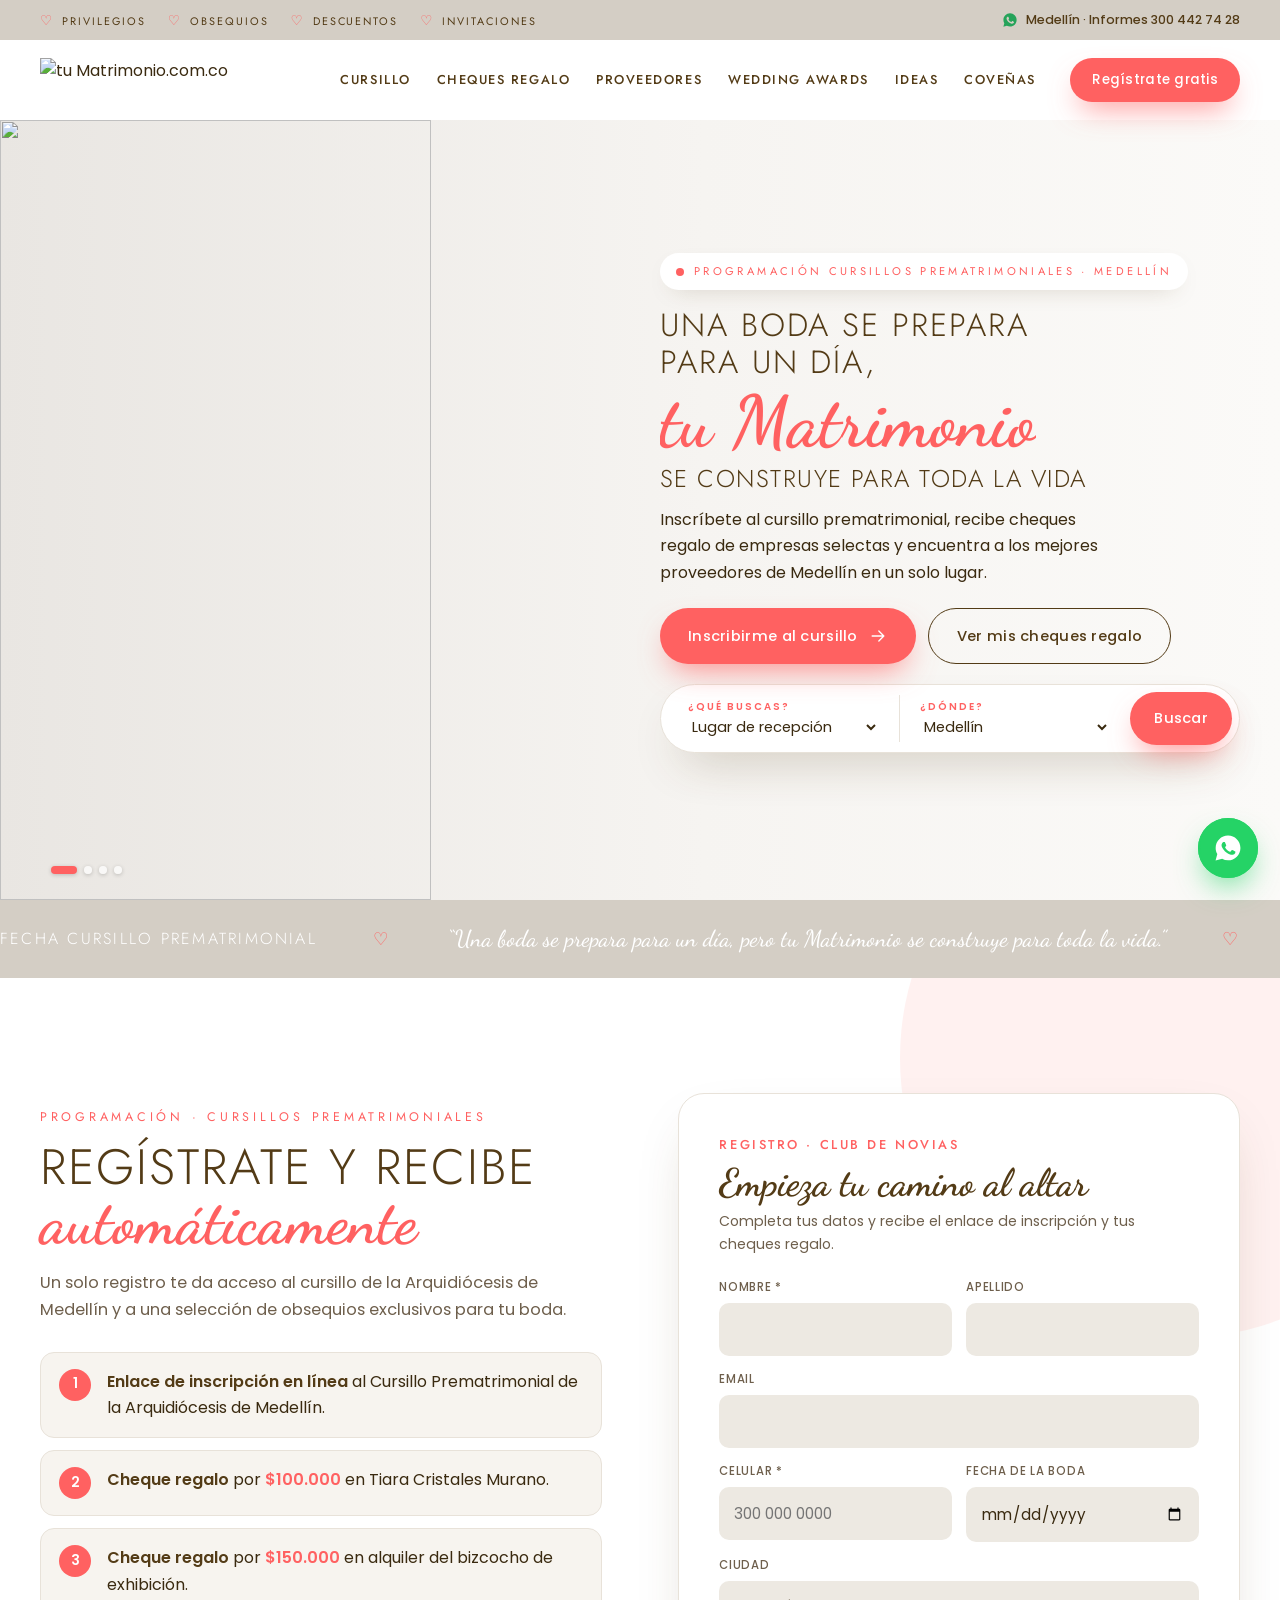
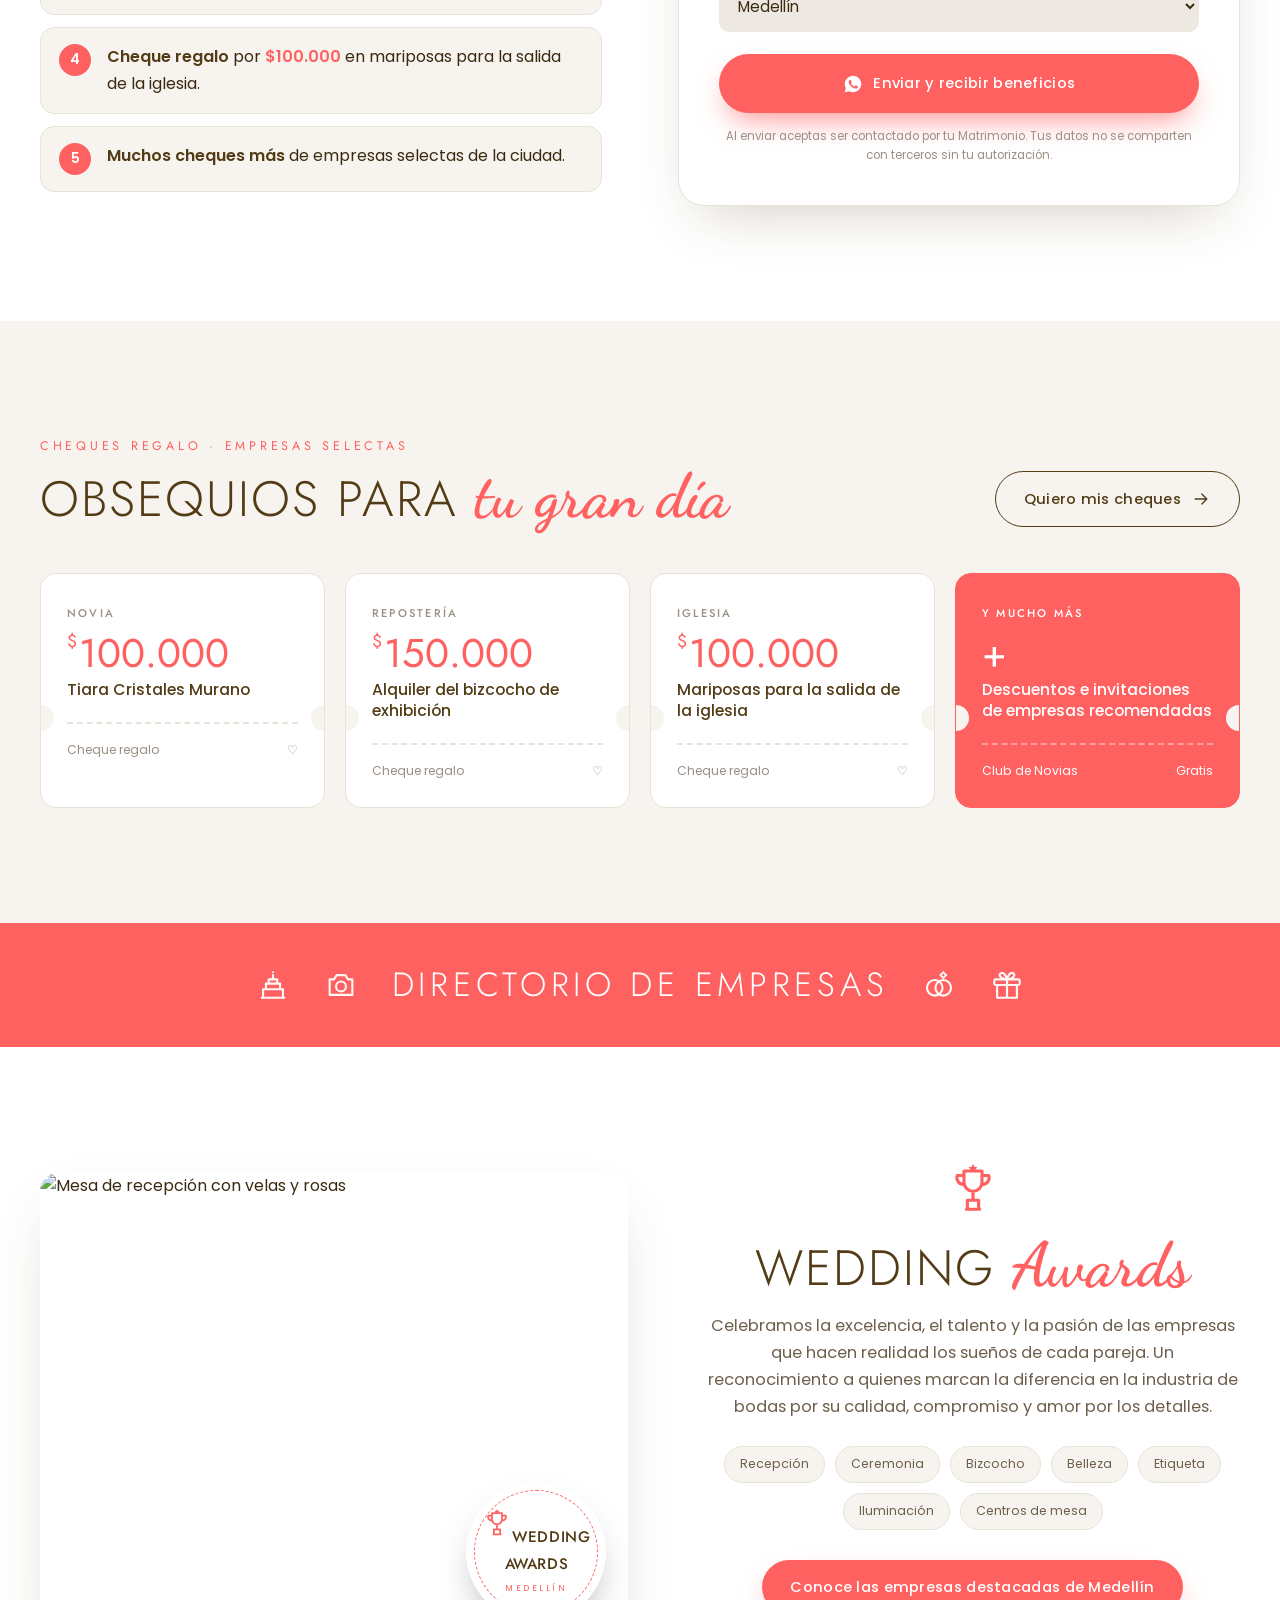
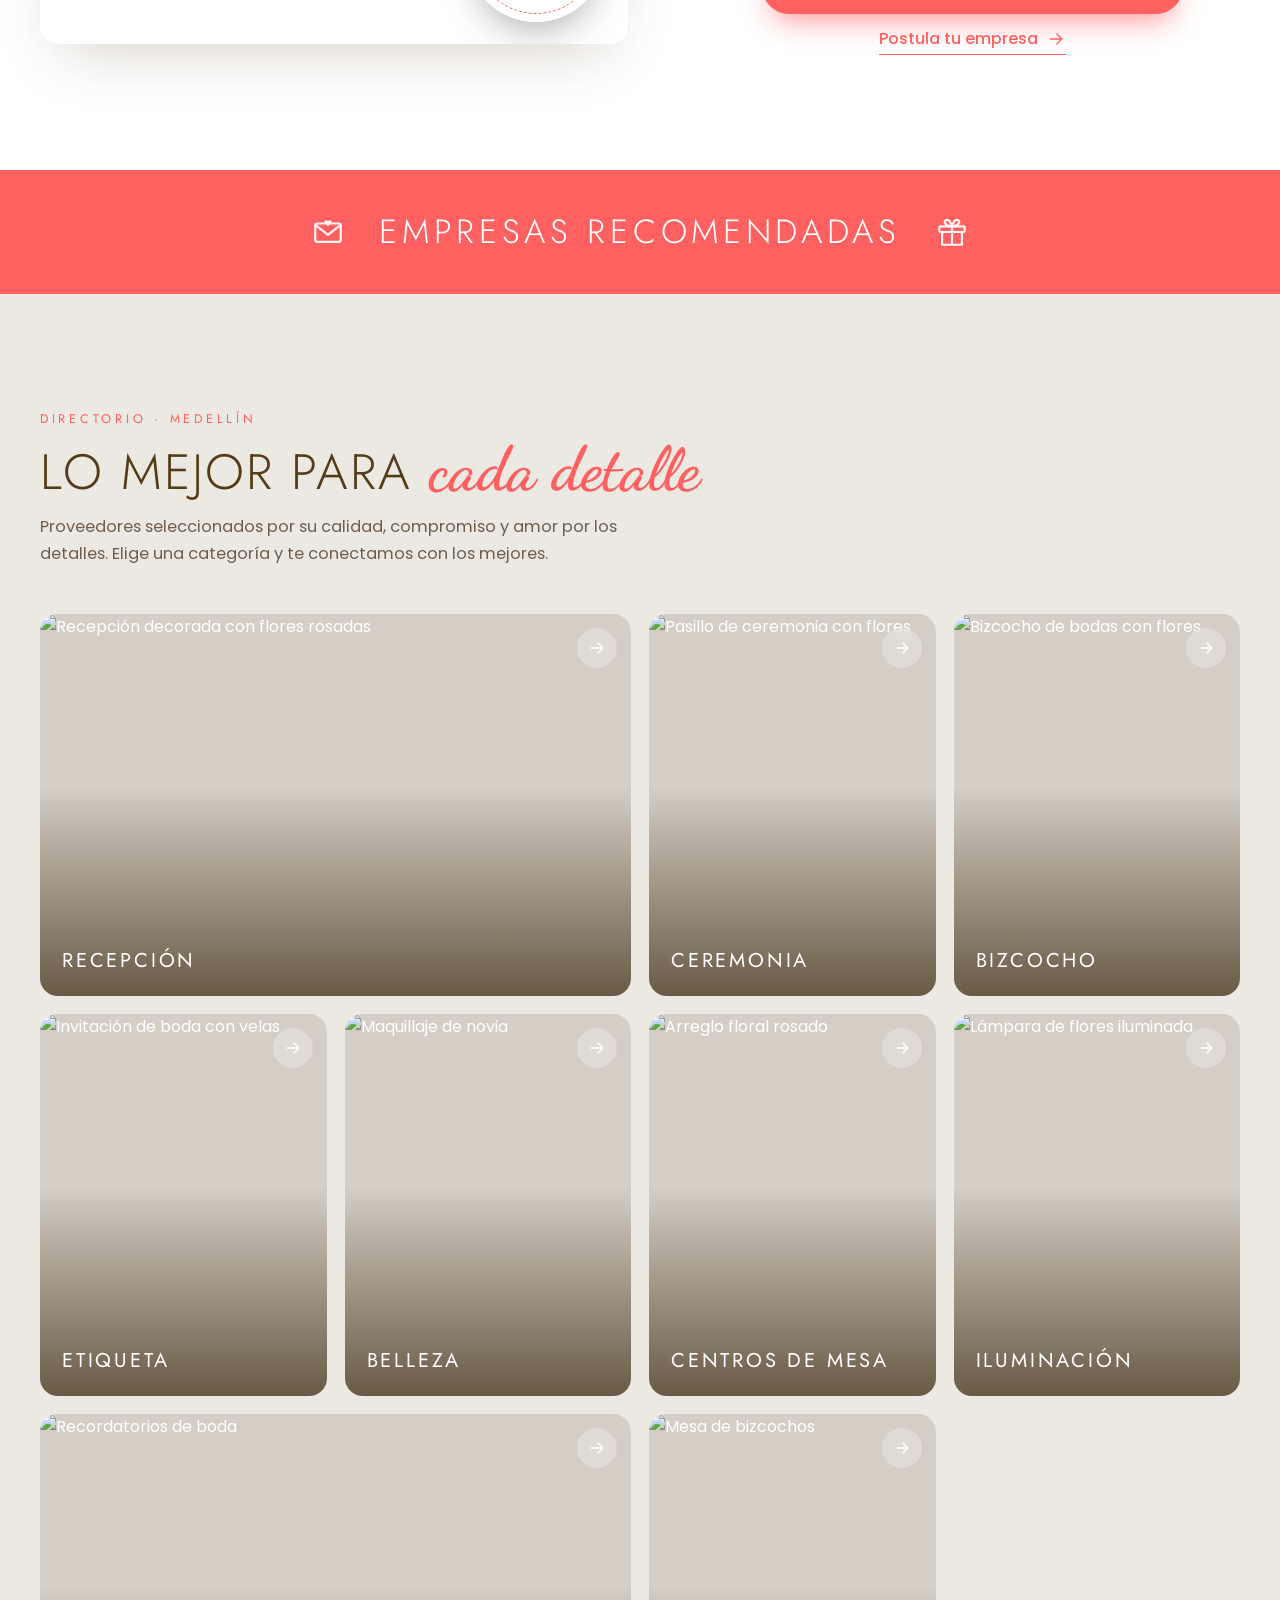
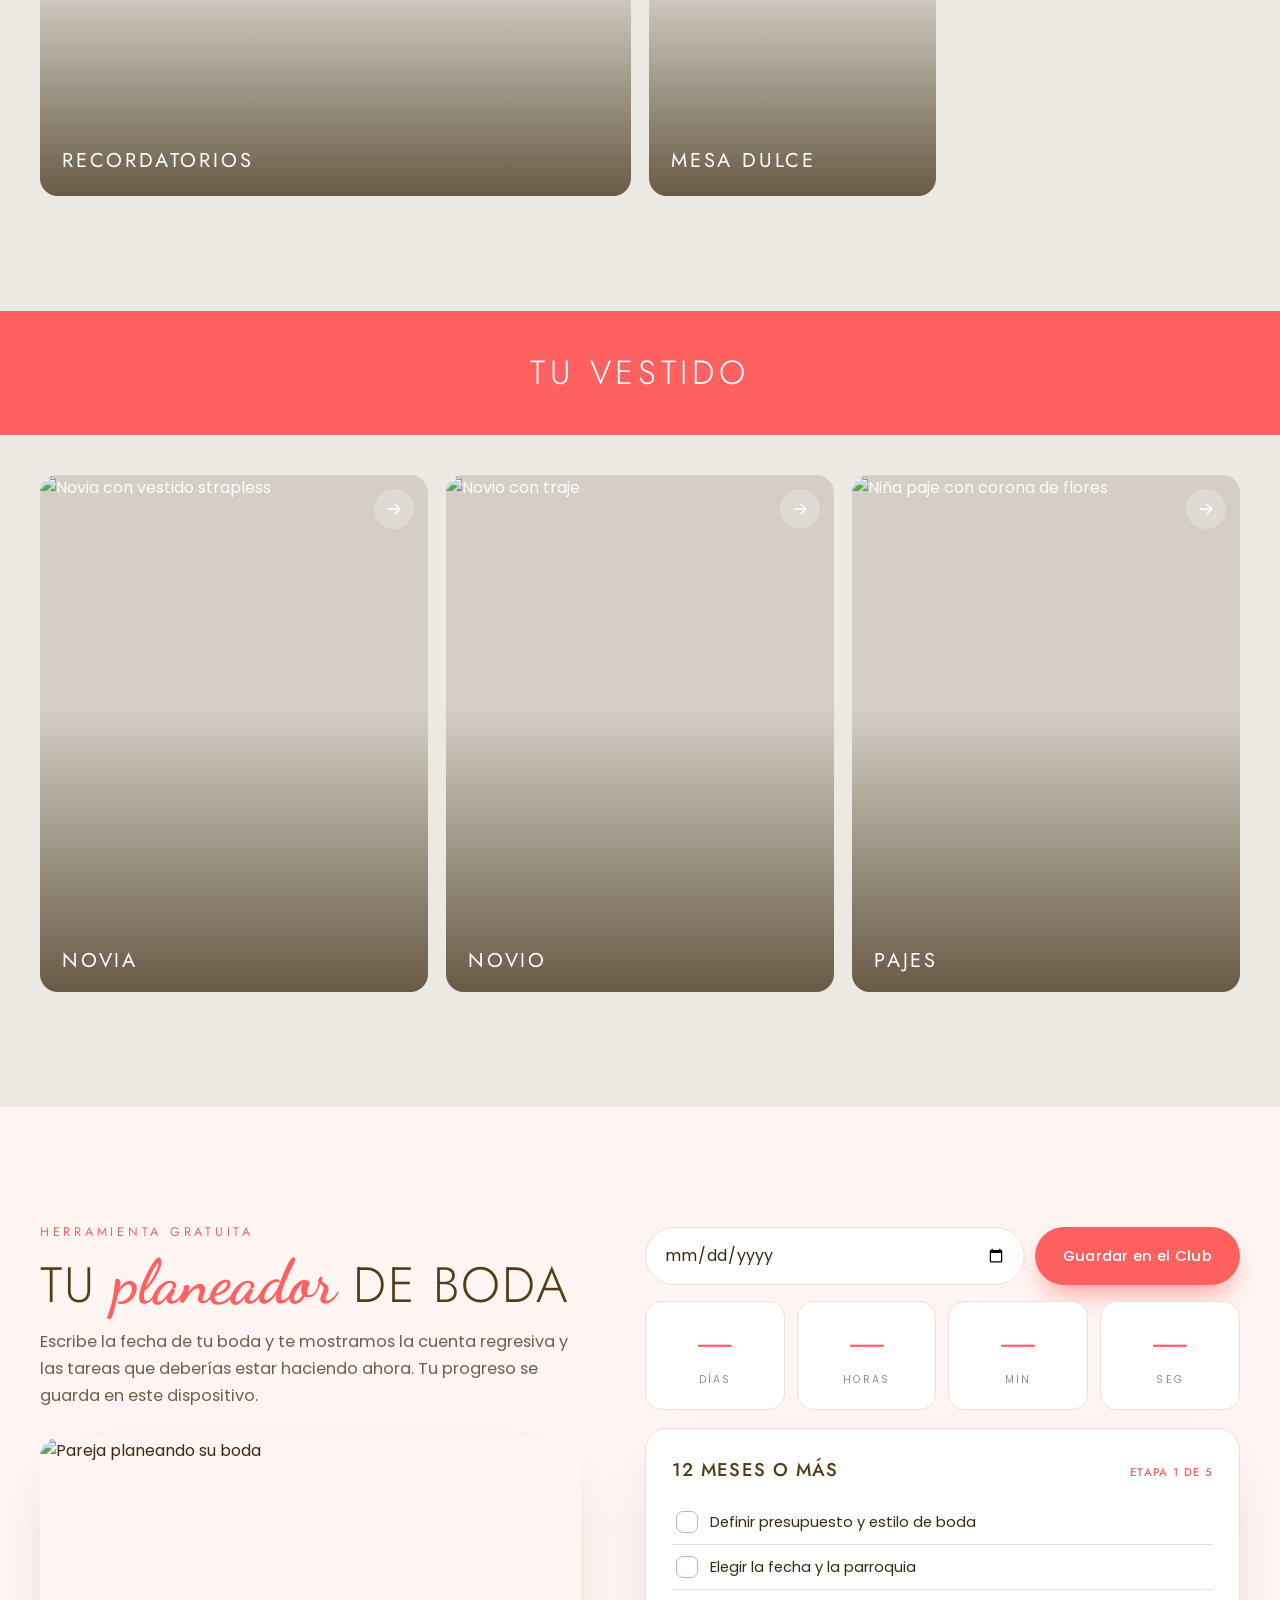
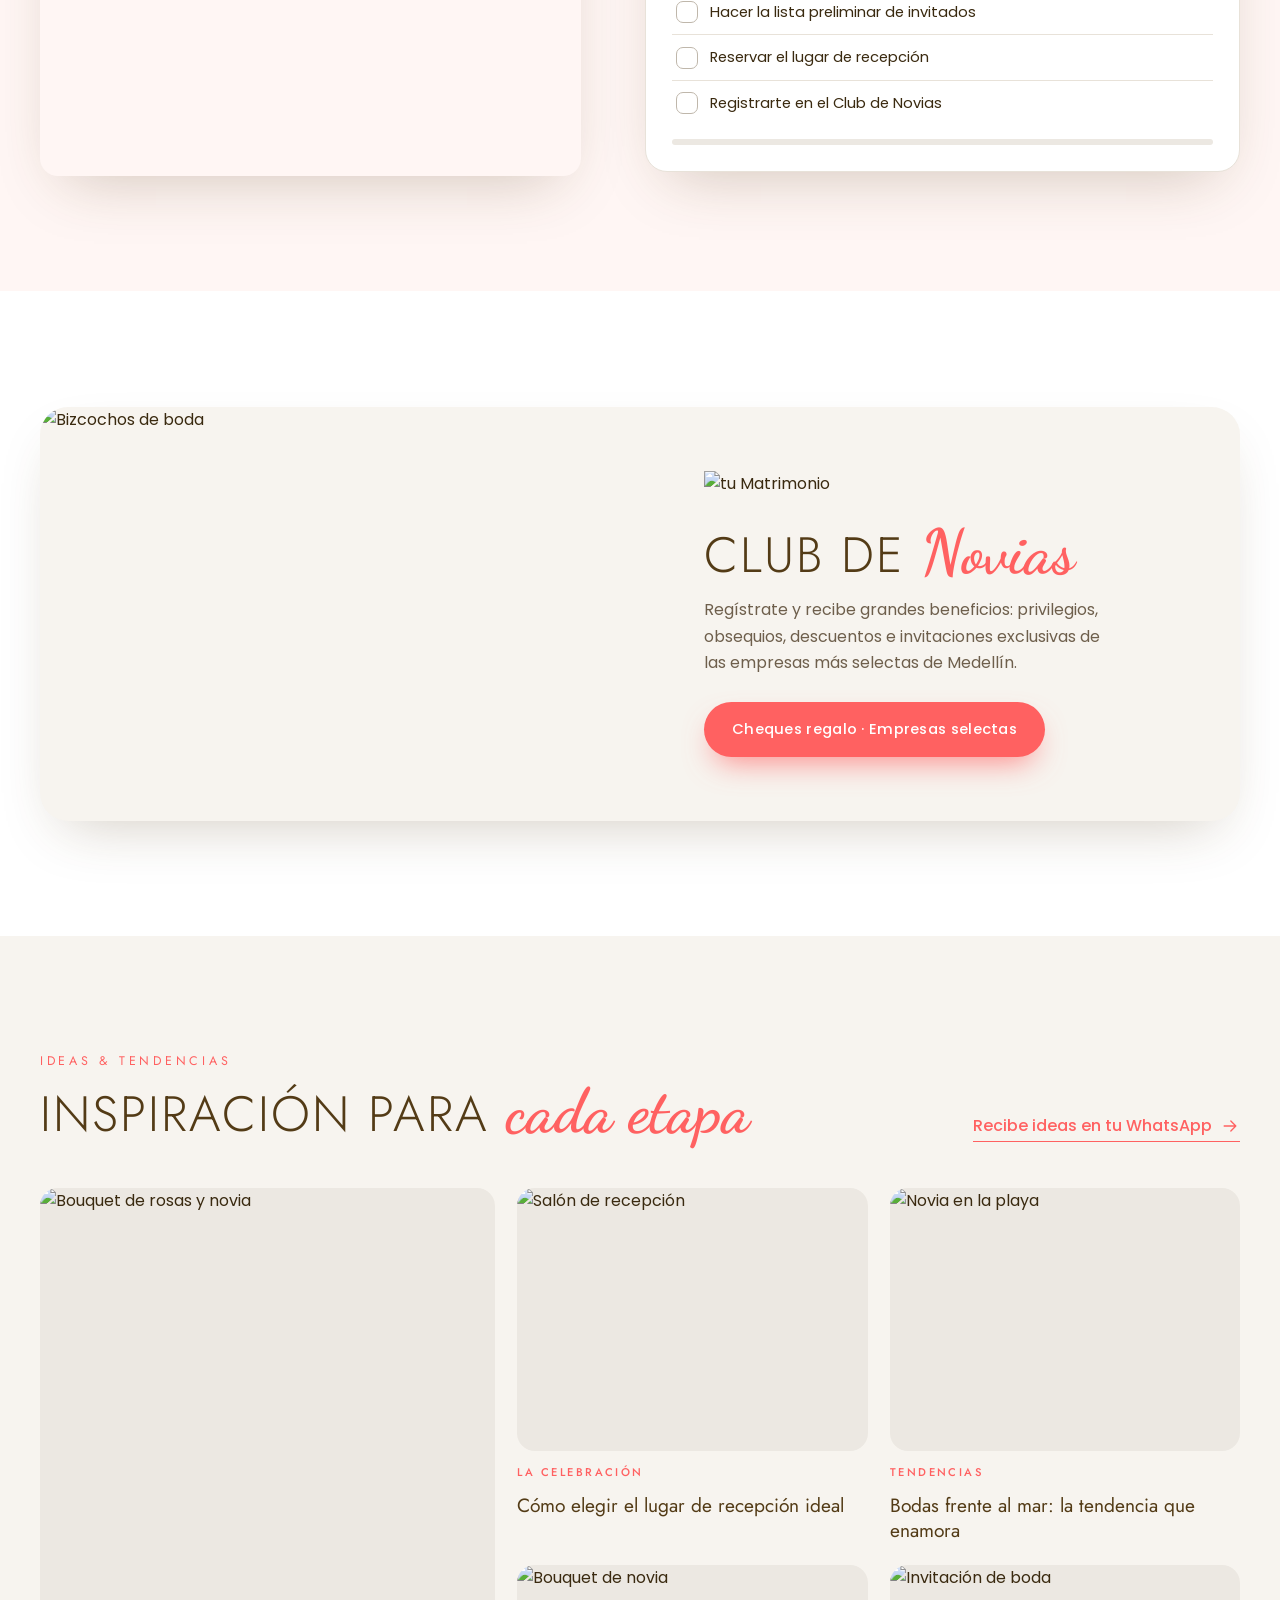
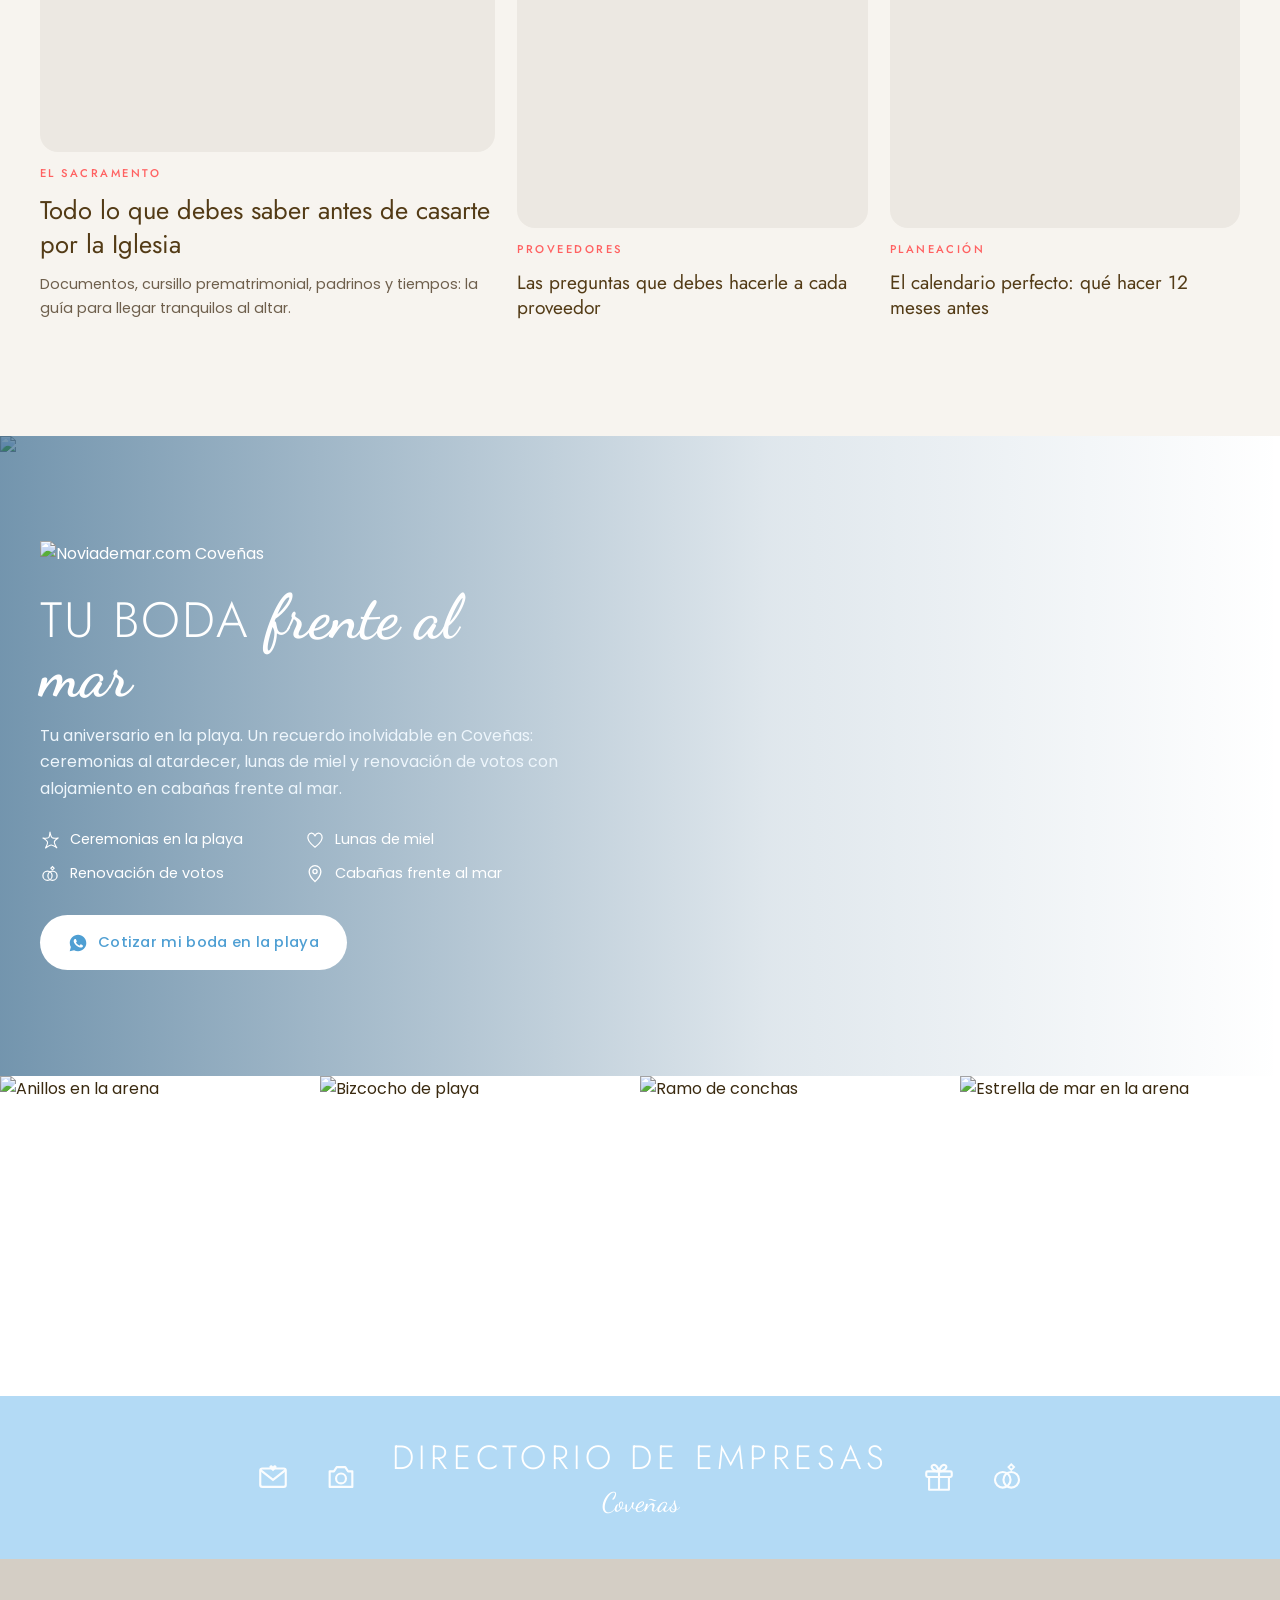
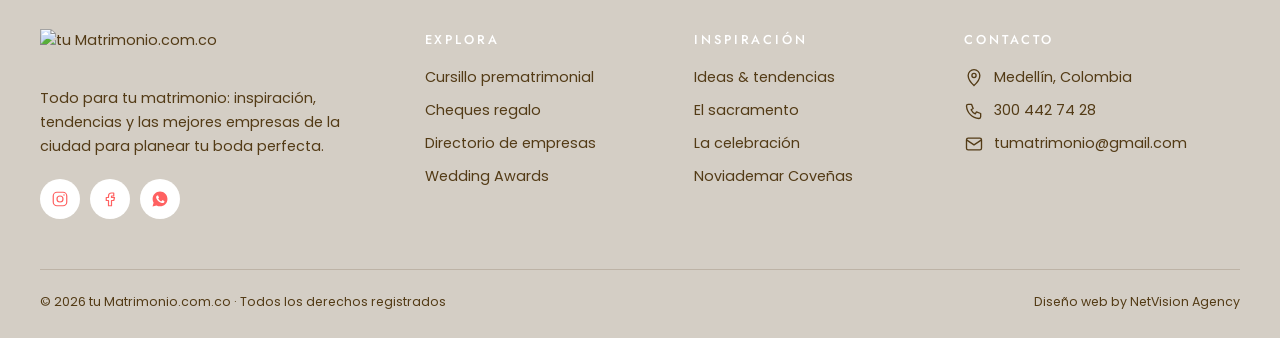
==== commit 8dbe5ebe: "Portada: novia a la izquierda de fondo, texto sobre el velo y fotos rotando Co-Authored-By: Claude O" ====
--- a/index.html
+++ b/index.html
@@ -21,7 +21,7 @@
 <script type="application/ld+json">
 {"@context":"https://schema.org","@type":"Organization","name":"tu Matrimonio","url":"https://www.tumatrimonio.com.co","email":"tumatrimonio@gmail.com","telephone":"+57 300 442 7428","areaServed":"Medellín, Colombia","slogan":"Una boda se prepara para un día, pero tu matrimonio se construye para toda la vida."}
 </script>
-<link rel="stylesheet" href="/styles.css?v=3">
+<link rel="stylesheet" href="/styles.css?v=5">
 </head>
 <body class="lock">
 
@@ -92,16 +92,18 @@
   <a href="#registro" class="btn btn-coral">Regístrate y recibe tus beneficios</a>
 </div>
 
-<!-- NOVIA DE PORTADA (igual a la web original) -->
-<section class="intro" aria-label="tu Matrimonio">
-  <img src="https://static.wixstatic.com/media/c27dd5_20012f2ec35f4d6ebaa9aca0aac0def8~mv2.jpg/v1/fill/w_2000,h_1572,al_c,q_85,enc_auto/novia.jpg" alt="Novia de tu Matrimonio" fetchpriority="high">
-</section>
-
 <!-- HERO -->
 <section class="hero">
+  <div class="hero-bg" id="slides" aria-hidden="true">
+    <img class="on" src="https://static.wixstatic.com/media/c27dd5_20012f2ec35f4d6ebaa9aca0aac0def8~mv2.jpg/v1/fill/w_2000,h_1572,al_c,q_85,enc_auto/novia.jpg" alt="" fetchpriority="high" style="object-position:30% 32%">
+    <img src="https://static.wixstatic.com/media/c27dd5_91c6ed7fa4eb4a0d81f92a8209489408~mv2.jpg/v1/fill/w_2000,h_1125,al_c,q_85,enc_auto/novia2.jpg" alt="" loading="lazy" style="object-position:20% 40%">
+    <img src="https://static.wixstatic.com/media/c27dd5_80846387a4ee4964ad18e2ad6497f677~mv2.jpg/v1/fill/w_2000,h_1125,al_c,q_85,enc_auto/novia3.jpg" alt="" loading="lazy" style="object-position:25% 35%">
+    <img src="https://static.wixstatic.com/media/c27dd5_1e149a934946411fa7aafe89821bd1f8~mv2.png/v1/fill/w_2000,h_1300,al_c,q_85,enc_auto/novia4.jpg" alt="" loading="lazy" style="object-position:30% 30%">
+  </div>
+  <div class="dots" id="dots"><i class="on"></i><i></i><i></i><i></i></div>
   <div class="hearts" id="hearts" aria-hidden="true"></div>
   <div class="wrap">
-    <div>
+    <div class="h-copy">
       <div class="eyebrow h-in"><i></i> Programación cursillos prematrimoniales · Medellín</div>
       <h1>
         <span class="l1"><span class="w"><span>Una boda</span></span> <span class="w"><span>se prepara</span></span> <span class="w"><span>para un día,</span></span></span>
@@ -131,19 +133,6 @@
         </label>
         <button class="btn btn-coral" type="submit">Buscar</button>
       </form>
-    </div>
-
-    <div class="visual">
-      <svg class="v-heart" viewBox="0 0 100 100" aria-hidden="true"><path d="M50 86C22 64 8 46 16 27 24 10 44 12 50 30 56 12 76 10 84 27 92 46 78 64 50 86Z"/></svg>
-      <div class="arch" id="slides">
-        <img class="on" src="https://static.wixstatic.com/media/c27dd5_747c2b30850c45fc8952a4f86298d3d6~mv2.png/v1/fill/w_900,h_1125,al_t,q_85,enc_auto/novia1.jpg" alt="Novia con vestido blanco">
-        <img src="https://static.wixstatic.com/media/c27dd5_1e149a934946411fa7aafe89821bd1f8~mv2.png/v1/fill/w_900,h_1125,al_c,q_85,enc_auto/novia2.jpg" alt="Novia elegante" loading="lazy">
-        <img src="https://static.wixstatic.com/media/c27dd5_91c6ed7fa4eb4a0d81f92a8209489408~mv2.jpg/v1/fill/w_900,h_1125,al_c,q_85,enc_auto/novia3.jpg" alt="Retrato de novia con velo" loading="lazy">
-        <img src="https://static.wixstatic.com/media/c27dd5_80846387a4ee4964ad18e2ad6497f677~mv2.jpg/v1/fill/w_900,h_1125,al_c,q_85,enc_auto/novia4.jpg" alt="Retrato de novia" loading="lazy">
-        <div class="dots" id="dots"><i class="on"></i><i></i><i></i><i></i></div>
-      </div>
-      <div class="chip c1"><span class="ic"><svg class="i"><use href="#i-rings"/></svg></span><div><b>Cursillo prematrimonial</b><small>Arquidiócesis de Medellín</small></div></div>
-      <div class="chip c2"><span class="ic"><svg class="i"><use href="#i-gift"/></svg></span><div><b>+$350.000</b><small>en cheques regalo</small></div></div>
     </div>
   </div>
 </section>
@@ -424,6 +413,6 @@
 
 <a class="wa" href="https://wa.me/573004427428?text=Hola%2C%20quiero%20informaci%C3%B3n%20sobre%20el%20cursillo%20prematrimonial" target="_blank" rel="noopener" aria-label="Escríbenos por WhatsApp"><svg class="i" style="width:30px;height:30px"><use href="#i-wa"/></svg></a>
 
-<script src="/app.js?v=3"></script>
+<script src="/app.js?v=5"></script>
 </body>
 </html>
--- a/styles.css
+++ b/styles.css
@@ -85,57 +85,38 @@
 .mobile nav a{font-family:var(--title);text-transform:uppercase;letter-spacing:.1em;font-size:1.25rem;padding:16px 0;border-bottom:1px solid var(--line);color:var(--brown)}
 .mobile .btn{margin-top:30px;justify-content:center}
 
-/* ===== NOVIA DE PORTADA ===== */
-.intro{position:relative;overflow:hidden;background:#dedede;height:76.8vw}
-.intro img{position:absolute;top:0;left:9.79vw;width:97.71vw;height:100%;object-fit:cover;opacity:0;transition:opacity 1.4s ease}
-.ready .intro img,.intro img.ld{opacity:1}
-@media (max-width:860px){.intro{height:118vw}.intro img{left:0;width:100%;object-position:28% 50%}}
-
 /* ===== HERO ===== */
-.hero{position:relative;overflow:hidden;background:radial-gradient(900px 600px at 85% 20%,#ffe9e6 0%,transparent 60%),radial-gradient(700px 500px at 0% 100%,var(--taupe-l) 0%,transparent 60%),var(--blush)}
-.hero .wrap{display:grid;grid-template-columns:1.05fr 1fr;gap:clamp(30px,5vw,70px);align-items:center;min-height:calc(100svh - 120px);padding:50px 0 80px;position:relative;z-index:2}
+.hero{position:relative;overflow:hidden;background:#dedede}
+.hero .wrap{display:flex;justify-content:flex-end;align-items:center;min-height:max(600px,calc(100svh - 120px));padding:36px 0 50px;position:relative;z-index:2}
+.h-copy{width:min(580px,52%)}
 .hero .eyebrow{display:inline-flex;align-items:center;gap:10px;background:#fff;padding:9px 16px;border-radius:999px;box-shadow:0 8px 24px -14px rgba(83,59,22,.4);font-size:.7rem}
 .hero .eyebrow i{width:8px;height:8px;border-radius:50%;background:var(--coral);box-shadow:0 0 0 0 rgba(255,97,97,.6);animation:ping 1.8s infinite}
 @keyframes ping{70%{box-shadow:0 0 0 10px rgba(255,97,97,0)}100%{box-shadow:0 0 0 0 rgba(255,97,97,0)}}
-.hero h1{margin:26px 0 18px;color:var(--brown)}
-.hero h1 .l1{display:block;font-family:var(--title);font-weight:300;text-transform:uppercase;letter-spacing:.06em;font-size:clamp(1.7rem,3.6vw,3rem);line-height:1.1}
-.hero h1 .l2{display:block;font-family:var(--script);color:var(--coral);font-weight:700;font-size:clamp(3.2rem,8.4vw,7rem);line-height:.95;margin-top:10px}
-.hero h1 .l3{display:block;font-family:var(--title);font-weight:300;text-transform:uppercase;letter-spacing:.06em;font-size:clamp(1.3rem,2.6vw,2.1rem);line-height:1.2;margin-top:6px}
+.hero h1{margin:18px 0 12px;color:var(--brown)}
+.hero h1 .l1{display:block;font-family:var(--title);font-weight:300;text-transform:uppercase;letter-spacing:.06em;font-size:clamp(1.4rem,2.5vw,2.25rem);line-height:1.1}
+.hero h1 .l2{display:block;font-family:var(--script);color:var(--coral);font-weight:700;font-size:clamp(2.8rem,5.6vw,5rem);line-height:.95;margin-top:6px}
+.hero h1 .l3{display:block;font-family:var(--title);font-weight:300;text-transform:uppercase;letter-spacing:.06em;font-size:clamp(1.1rem,1.9vw,1.6rem);line-height:1.2;margin-top:4px}
 .w{display:inline-block;overflow:hidden;vertical-align:bottom;padding-bottom:.06em}
 .w>span{display:inline-block;transform:translateY(110%);transition:transform 1s var(--ease)}
 .ready .w>span{transform:none}
-.hero p.sub{font-size:1.05rem;max-width:46ch;color:var(--ink-2)}
-.hero .ctas{display:flex;gap:14px;margin-top:30px;flex-wrap:wrap}
+.hero p.sub{font-size:1rem;max-width:46ch;color:var(--ink)}
+.hero .ctas{display:flex;gap:12px;margin-top:22px;flex-wrap:wrap}
 .hero .h-in{opacity:0;transform:translateY(20px);transition:opacity 1s var(--ease),transform 1s var(--ease)}
 .ready .hero .h-in{opacity:1;transform:none}
-.search{margin-top:30px;background:#fff;border-radius:999px;padding:7px;display:flex;align-items:center;max-width:600px;box-shadow:0 22px 50px -24px rgba(83,59,22,.45);border:1px solid var(--line)}
+.search{margin-top:20px;background:#fff;border-radius:999px;padding:7px;display:flex;align-items:center;max-width:600px;box-shadow:0 22px 50px -24px rgba(83,59,22,.45);border:1px solid var(--line)}
 .search label{flex:1;display:flex;flex-direction:column;padding:4px 20px;border-right:1px solid var(--line);min-width:0}
 .search label:last-of-type{border-right:0}
 .search label span{font-size:.62rem;letter-spacing:.2em;text-transform:uppercase;color:var(--coral);font-weight:600}
 .search select{border:0;background:transparent;font-size:.92rem;color:var(--ink);outline:none;cursor:pointer;width:100%}
 .search .btn{padding:14px 24px}
 
-/* Hero visual */
-.visual{position:relative;justify-self:center;width:min(500px,100%);opacity:0;transform:scale(.94);transition:opacity 1.2s var(--ease) .2s,transform 1.4s var(--ease) .2s}
-.ready .visual{opacity:1;transform:none}
-.arch{position:relative;aspect-ratio:4/5;border-radius:999px 999px 26px 26px;overflow:hidden;box-shadow:0 40px 80px -30px rgba(83,59,22,.45);border:8px solid #fff;background:var(--taupe-l)}
-.arch img{position:absolute;inset:0;width:100%;height:100%;object-fit:cover;opacity:0;transform:scale(1.12);transition:opacity 1.4s ease,transform 7s ease-out}
-.arch img.on{opacity:1;transform:scale(1)}
-.v-heart{position:absolute;width:150px;right:-46px;top:-30px;z-index:3;transform:rotate(12deg)}
-.v-heart path{fill:none;stroke:var(--coral);stroke-width:2.6;stroke-linecap:round;stroke-dasharray:300;stroke-dashoffset:300}
-.ready .v-heart path{animation:draw 1.8s var(--ease) .9s forwards}
-.chip{position:absolute;z-index:4;background:#fff;border-radius:18px;box-shadow:0 24px 50px -20px rgba(83,59,22,.4);padding:14px 18px;display:flex;gap:12px;align-items:center;animation:float 6s ease-in-out infinite}
-.chip b{display:block;font-family:var(--title);font-weight:500;color:var(--brown);font-size:1.02rem;line-height:1.2}
-.chip small{color:var(--muted);font-size:.74rem}
-.chip .ic{width:42px;height:42px;border-radius:12px;background:var(--coral-l);color:var(--coral);display:grid;place-items:center;flex:none}
-.chip.c1{left:-54px;bottom:80px}
-.chip.c2{right:-30px;bottom:-22px;animation-delay:-3s;background:var(--coral);color:#fff}
-.chip.c2 b,.chip.c2 small{color:#fff}
-.chip.c2 .ic{background:rgba(255,255,255,.2);color:#fff}
-@keyframes float{50%{transform:translateY(-10px)}}
-.dots{position:absolute;left:50%;bottom:22px;transform:translateX(-50%);display:flex;gap:7px;z-index:3}
-.dots i{width:7px;height:7px;border-radius:9px;background:rgba(255,255,255,.6);transition:width .4s,background .4s}
-.dots i.on{width:22px;background:#fff}
+/* Fondo con fotos que rotan */
+.hero-bg{position:absolute;inset:0;z-index:0;background:linear-gradient(90deg,#e9e6e2,#f6f4f1 55%,#fbfaf8)}
+.hero-bg img{position:absolute;top:0;left:0;width:58%;height:100%;object-fit:cover;opacity:0;transform:scale(1.04);transition:opacity 1.6s ease,transform 9s ease-out;-webkit-mask-image:linear-gradient(90deg,#000 62%,transparent 100%);mask-image:linear-gradient(90deg,#000 62%,transparent 100%)}
+.hero-bg img.on{opacity:1;transform:scale(1)}
+.dots{position:absolute;left:clamp(20px,4vw,60px);bottom:26px;display:flex;gap:7px;z-index:3}
+.dots i{width:8px;height:8px;border-radius:9px;background:rgba(255,255,255,.7);box-shadow:0 1px 4px rgba(0,0,0,.2);transition:width .4s,background .4s}
+.dots i.on{width:26px;background:var(--coral)}
 /* floating hearts */
 .hearts{position:absolute;inset:0;z-index:1;pointer-events:none;overflow:hidden}
 .hearts span{position:absolute;bottom:-40px;color:var(--coral);opacity:0;animation:rise linear infinite}
@@ -322,10 +303,9 @@
 @keyframes pulse{to{transform:scale(1.6);opacity:0}}
 
 @media (prefers-reduced-motion:reduce){
-  .intro img,.rv,.w>span,.hero .h-in,.visual{opacity:1!important;transform:none!important;transition:none!important}
+  .rv,.w>span,.hero .h-in{opacity:1!important;transform:none!important;transition:none!important}
   *{animation:none!important}
   .js #splash{display:none}
-  .v-heart path{stroke-dashoffset:0}
 }
 
 /* Responsive */
@@ -335,13 +315,15 @@
   .cheq-grid{grid-template-columns:repeat(2,1fr)}
   .insp-grid{grid-template-columns:1fr 1fr}.post.big{grid-column:1/-1;grid-row:auto}
   .f-grid{grid-template-columns:1fr 1fr}
-  .chip.c1{left:-14px}.chip.c2{right:-8px}
-  .v-heart{right:-10px}
 }
 @media (max-width:860px){
   .topbar .perks{display:none}
-  .hero .wrap{grid-template-columns:1fr;min-height:auto;padding:36px 0 70px}
-  .visual{width:min(330px,78%);margin:6px auto 10px;order:-1}
+  .hero{background:var(--blush)}
+  .hero-bg{position:relative;height:92vw;max-height:560px}
+  .hero-bg img{width:100%;object-position:28% 30%!important;-webkit-mask-image:none;mask-image:none}
+  .dots{top:calc(min(92vw,560px) - 74px);bottom:auto}
+  .hero .wrap{display:block;min-height:auto;padding:0 0 50px}
+  .h-copy{width:100%;background:#fff;border-radius:24px;padding:24px 20px;margin-top:-40px;position:relative;box-shadow:0 20px 50px -24px rgba(83,59,22,.35)}
   .cur-grid,.pl-grid,.aw-grid,.club-card{grid-template-columns:1fr}
   .search{flex-direction:column;border-radius:22px;align-items:stretch}
   .search label{border-right:0;border-bottom:1px solid var(--line);padding:10px 16px}
@@ -360,8 +342,5 @@
   .cheq-grid,.insp-grid,.f-grid,.fgrid{grid-template-columns:1fr}
   .count{gap:8px}.count div{padding:14px 4px}
   .nm-feat{grid-template-columns:1fr}
-  .chip{padding:10px 12px}.chip b{font-size:.88rem}.chip .ic{width:34px;height:34px}
-  .chip.c1{bottom:60px}
-  .v-heart{width:100px;top:-20px}
   .cband svg{display:none}
 }
